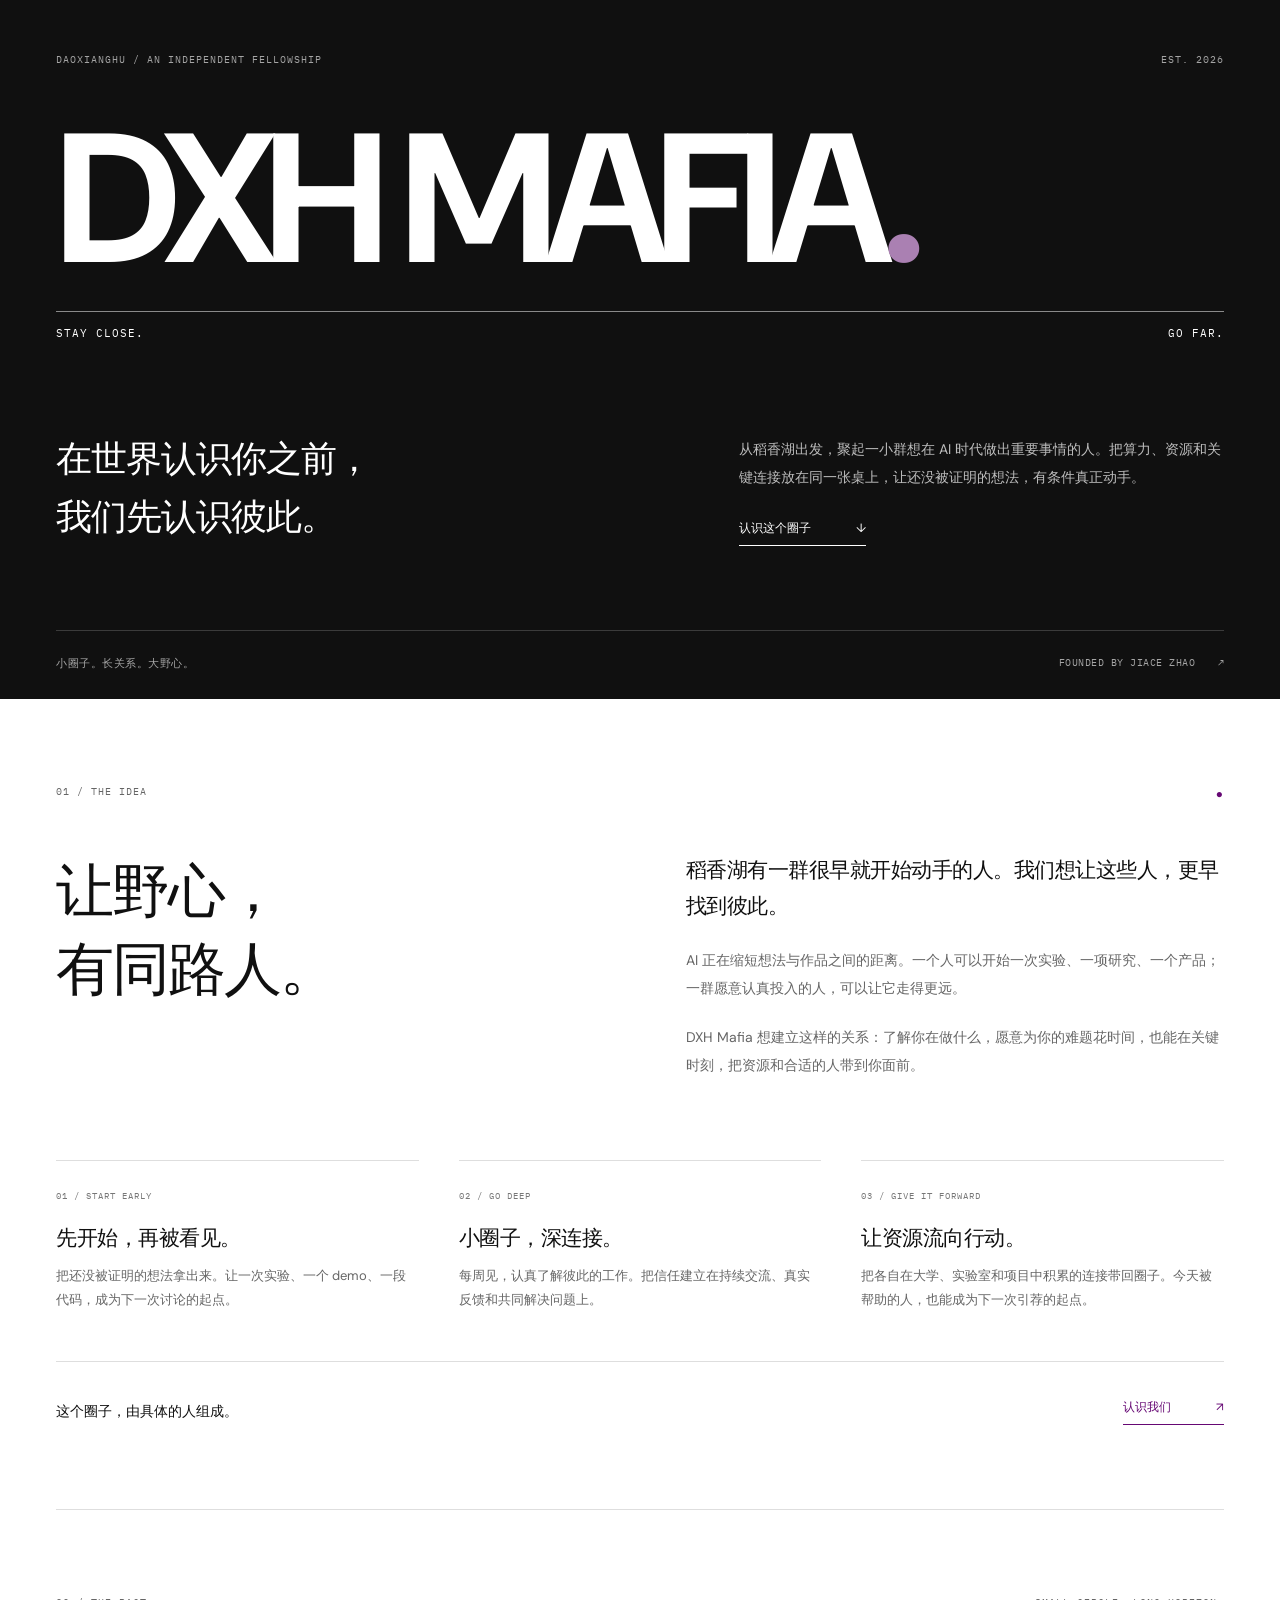
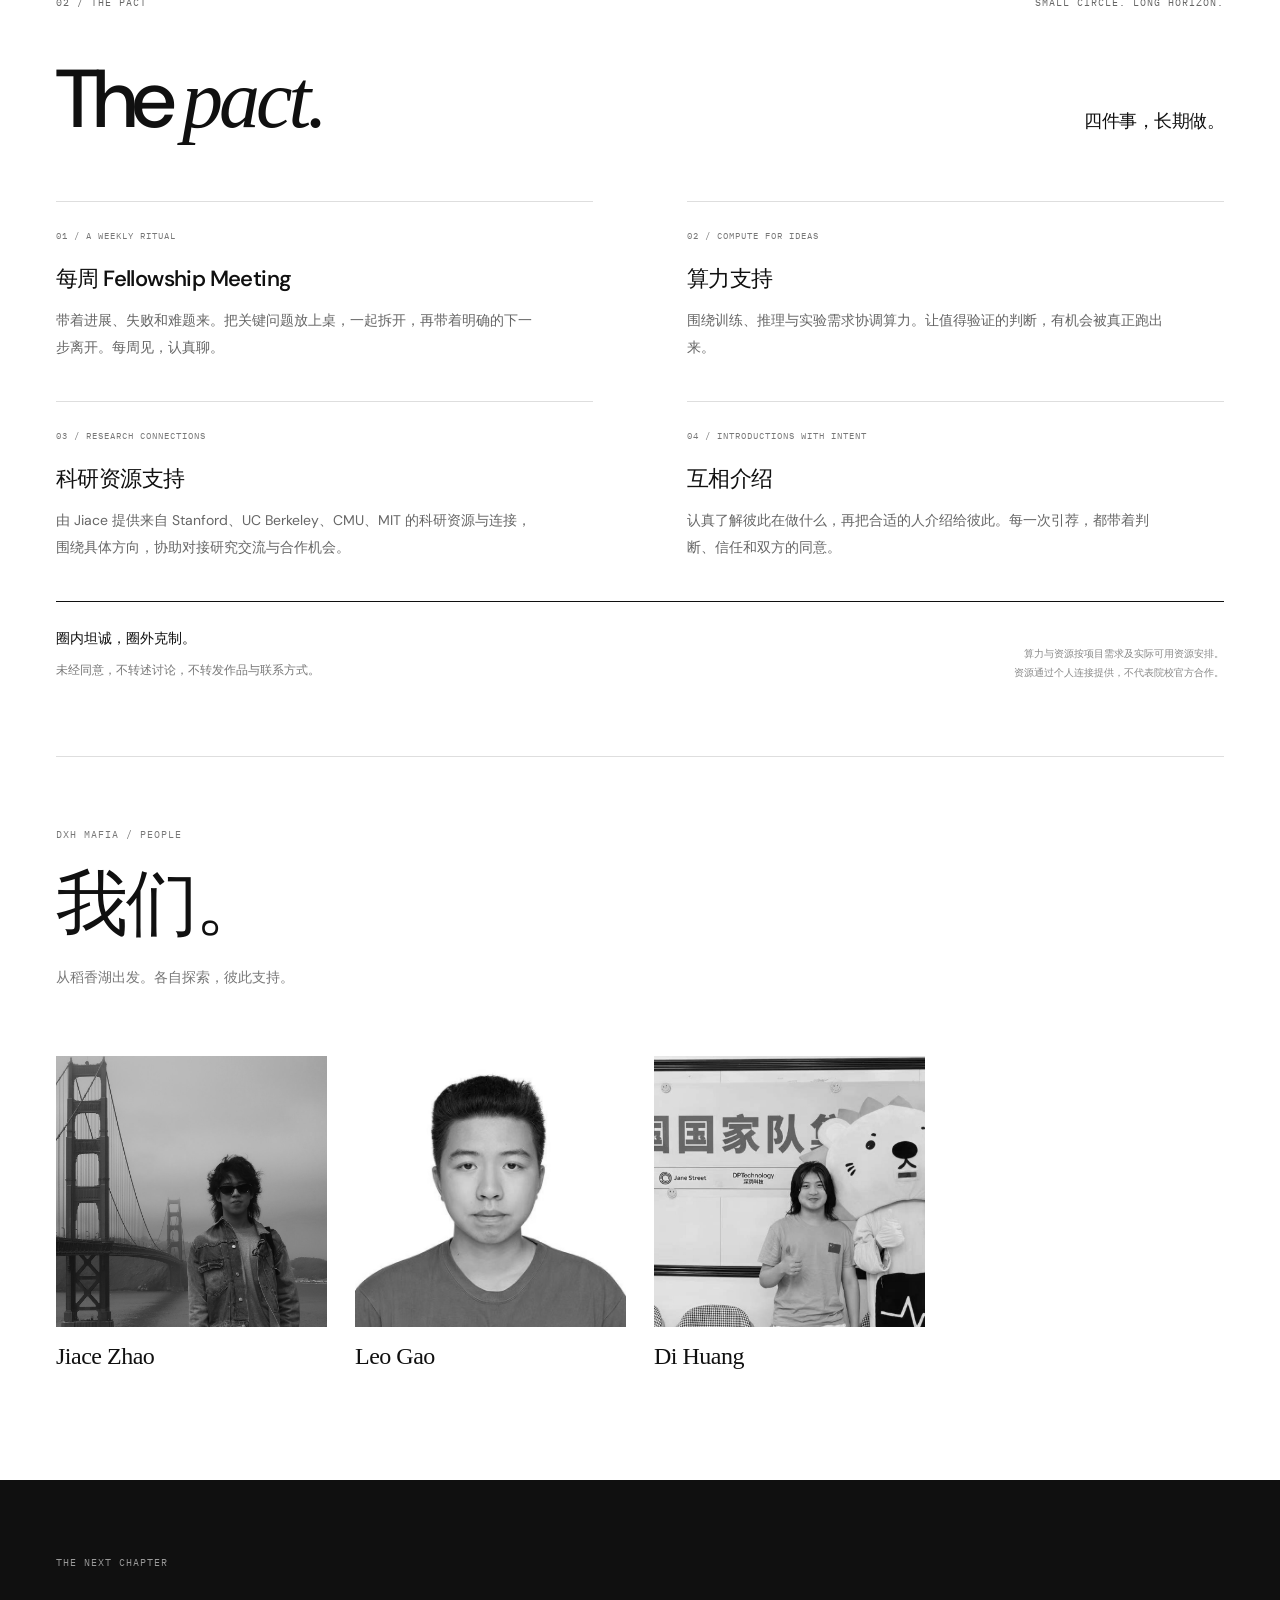
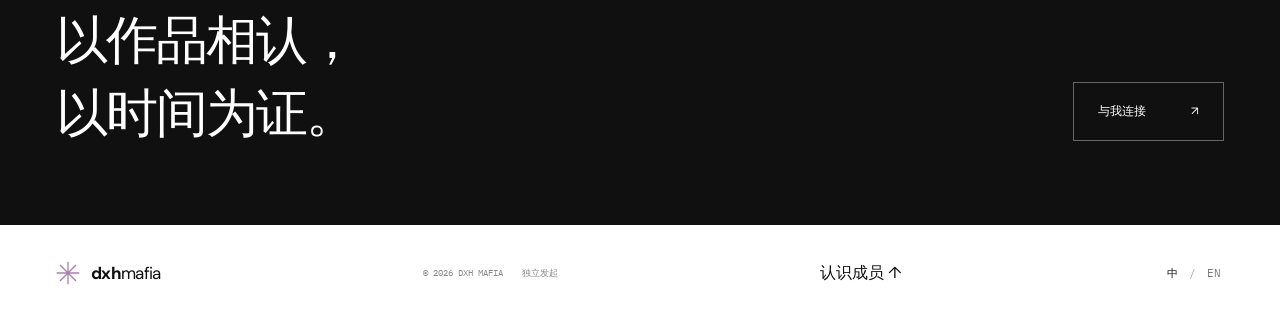
==== index.html @ 4efb0a13 "Write editorial two-paragraph member biographies" ====
<!doctype html>
<html lang="zh-CN">
<head>
  <meta charset="UTF-8">
  <meta name="viewport" content="width=device-width, initial-scale=1">
  <meta name="theme-color" content="#101010">
  <title>DXH Mafia — 稻香湖 Fellowship</title>
  <meta name="description" content="在世界认识你之前，我们先认识彼此。由 Jiace Zhao 发起的稻香湖 Fellowship：每周 meeting、算力支持、科研资源与彼此引荐。">
  <meta property="og:title" content="DXH Mafia — Stay close. Go far.">
  <meta property="og:description" content="一个从稻香湖出发的独立 Fellowship。小圈子，长关系，大野心。Founded by Jiace Zhao.">
  <meta property="og:type" content="website">
  <meta property="og:url" content="https://jiacezhao.github.io/dxh-mafia/">
  <meta property="og:image" content="https://jiacezhao.github.io/dxh-mafia/assets/jiace-zhao.jpg">
  <meta name="twitter:card" content="summary">
  <link rel="canonical" href="https://jiacezhao.github.io/dxh-mafia/">
  <link rel="icon" href="./favicon.svg" type="image/svg+xml">
  <link rel="preconnect" href="https://fonts.googleapis.com">
  <link rel="preconnect" href="https://fonts.gstatic.com" crossorigin>
  <link href="https://fonts.googleapis.com/css2?family=DM+Sans:wght@400;500;550;600;650;700;750&family=IBM+Plex+Mono:wght@400;500&display=swap" rel="stylesheet">
  <link rel="stylesheet" href="./style.css?v=profiles-6">
  <script src="./app.js?v=profiles-6" defer></script>
</head>
<body>
  <a class="skip-link" href="#main" data-zh="跳至正文" data-en="Skip to content">跳至正文</a>

<main id="main">
    <div class="dark-opening">
      <section id="vision" class="hero wrap" aria-labelledby="site-title">
        <div class="hero-label"><span class="eyebrow">DAOXIANGHU / AN INDEPENDENT FELLOWSHIP</span><span class="eyebrow">EST. 2026</span></div>
        <h1 id="site-title">DXH MAFIA<span class="period">.</span></h1>
        <div class="hero-rule"><span>STAY CLOSE.</span><span>GO FAR.</span></div>
        <div class="hero-story"><h2 data-zh="在世界认识你之前，\n我们先认识彼此。" data-en="Before the world knows you,\nwe know each other.">在世界认识你之前，<br>我们先认识彼此。</h2><div><p data-zh="从稻香湖出发，聚起一小群想在 AI 时代做出重要事情的人。把算力、资源和关键连接放在同一张桌上，让还没被证明的想法，有条件真正动手。" data-en="A close circle of people from Daoxianghu, building what comes next in AI. We bring compute, resources, and meaningful connections to the same table, so an unproven idea can become real work.">从稻香湖出发，聚起一小群想在 AI 时代做出重要事情的人。把算力、资源和关键连接放在同一张桌上，让还没被证明的想法，有条件真正动手。</p><a class="underlined-link" href="#pact"><span data-zh="认识这个圈子" data-en="Inside the circle">认识这个圈子</span><span aria-hidden="true">↓</span></a></div></div>
        <div class="hero-bottom"><span data-zh="小圈子。长关系。大野心。" data-en="A small circle. A long horizon. Serious ambition.">小圈子。长关系。大野心。</span><a href="#jiace">FOUNDED BY JIACE ZHAO <span aria-hidden="true">↗</span></a></div>
      </section>
  </div>


<section id="mission" class="mission wrap section" aria-labelledby="mission-title">
<div class="section-kicker"><span>01 / THE IDEA</span><span class="accent-dot" aria-hidden="true">●</span></div>
<div class="mission-grid"><h2 id="mission-title" data-zh="让野心，
有同路人。" data-en="Ambition deserves
company.">让野心，<br>有同路人。</h2><div class="mission-copy"><p class="mission-lead" data-zh="稻香湖有一群很早就开始动手的人。我们想让这些人，更早找到彼此。" data-en="Some people from Daoxianghu are already building. We want them to find each other sooner.">稻香湖有一群很早就开始动手的人。我们想让这些人，更早找到彼此。</p><p data-zh="AI 正在缩短想法与作品之间的距离。一个人可以开始一次实验、一项研究、一个产品；一群愿意认真投入的人，可以让它走得更远。" data-en="AI is shortening the distance between an idea and something real. One person can start an experiment, a research project, a product. A committed circle can help take it further.">AI 正在缩短想法与作品之间的距离。一个人可以开始一次实验、一项研究、一个产品；一群愿意认真投入的人，可以让它走得更远。</p><p data-zh="DXH Mafia 想建立这样的关系：了解你在做什么，愿意为你的难题花时间，也能在关键时刻，把资源和合适的人带到你面前。" data-en="DXH Mafia exists for that kind of relationship: people who know your work, spend time on your hard problems, and bring the right resources and people within reach.">DXH Mafia 想建立这样的关系：了解你在做什么，愿意为你的难题花时间，也能在关键时刻，把资源和合适的人带到你面前。</p></div></div>
<div class="mission-principles"><article><span class="number">01 / START EARLY</span><h3 data-zh="先开始，再被看见。" data-en="Start before you are known.">先开始，再被看见。</h3><p data-zh="把还没被证明的想法拿出来。让一次实验、一个 demo、一段代码，成为下一次讨论的起点。" data-en="Bring the idea before it is proven. Let an experiment, a demo, or a piece of code start the next conversation.">把还没被证明的想法拿出来。让一次实验、一个 demo、一段代码，成为下一次讨论的起点。</p></article><article><span class="number">02 / GO DEEP</span><h3 data-zh="小圈子，深连接。" data-en="A small circle. Real depth.">小圈子，深连接。</h3><p data-zh="每周见，认真了解彼此的工作。把信任建立在持续交流、真实反馈和共同解决问题上。" data-en="Meet every week and learn each other’s work. Build trust through honest feedback, ongoing conversations, and solving problems together.">每周见，认真了解彼此的工作。把信任建立在持续交流、真实反馈和共同解决问题上。</p></article><article><span class="number">03 / GIVE IT FORWARD</span><h3 data-zh="让资源流向行动。" data-en="Put resources behind action.">让资源流向行动。</h3><p data-zh="把各自在大学、实验室和项目中积累的连接带回圈子。今天被帮助的人，也能成为下一次引荐的起点。" data-en="Bring connections from universities, labs, and projects back to the circle. Someone helped today can open a door for someone else tomorrow.">把各自在大学、实验室和项目中积累的连接带回圈子。今天被帮助的人，也能成为下一次引荐的起点。</p></article></div>
<div class="people-invitation"><p data-zh="这个圈子，由具体的人组成。" data-en="A fellowship is the people in it.">这个圈子，由具体的人组成。</p><a class="underlined-link" href="#people"><span data-zh="认识我们" data-en="Meet our people">认识我们</span><span aria-hidden="true">↗</span></a></div></section>      <section id="pact" class="pact wrap section" aria-labelledby="pact-title">
        <div class="section-kicker"><span>02 / THE PACT</span><span>SMALL CIRCLE. LONG HORIZON.</span></div>
        <div class="section-heading"><h2 id="pact-title">The <em>pact.</em></h2><p data-zh="四件事，长期做。" data-en="Four things. For the long run.">四件事，长期做。</p></div>
        <div class="pact-grid">
          <article><div class="number">01 / A WEEKLY RITUAL</div><h3 data-zh="每周 Fellowship Meeting" data-en="A weekly fellowship meeting">每周 Fellowship Meeting</h3><p data-zh="带着进展、失败和难题来。把关键问题放上桌，一起拆开，再带着明确的下一步离开。每周见，认真聊。" data-en="Bring progress, failures, and hard questions. Work through what matters, and leave with a concrete next step. Same circle, every week.">带着进展、失败和难题来。把关键问题放上桌，一起拆开，再带着明确的下一步离开。每周见，认真聊。</p></article>
          <article><div class="number">02 / COMPUTE FOR IDEAS</div><h3 data-zh="算力支持" data-en="Compute for your next experiment">算力支持</h3><p data-zh="围绕训练、推理与实验需求协调算力。让值得验证的判断，有机会被真正跑出来。" data-en="Coordinate compute around training, inference, and experiments. Give a promising hypothesis the chance to be tested.">围绕训练、推理与实验需求协调算力。让值得验证的判断，有机会被真正跑出来。</p></article>
          <article><div class="number">03 / RESEARCH CONNECTIONS</div><h3 data-zh="科研资源支持" data-en="Research resources & connections">科研资源支持</h3><p data-zh="由 Jiace 提供来自 Stanford、UC Berkeley、CMU、MIT 的科研资源与连接，围绕具体方向，协助对接研究交流与合作机会。" data-en="Jiace brings research resources and connections across Stanford, UC Berkeley, CMU, and MIT, helping connect specific interests with research conversations and potential collaborations.">由 Jiace 提供来自 Stanford、UC Berkeley、CMU、MIT 的科研资源与连接，围绕具体方向，协助对接研究交流与合作机会。</p></article>
          <article><div class="number">04 / INTRODUCTIONS WITH INTENT</div><h3 data-zh="互相介绍" data-en="Introductions with intent">互相介绍</h3><p data-zh="认真了解彼此在做什么，再把合适的人介绍给彼此。每一次引荐，都带着判断、信任和双方的同意。" data-en="Know what someone is working on before making an introduction. Every connection should carry context, trust, and the consent of both people.">认真了解彼此在做什么，再把合适的人介绍给彼此。每一次引荐，都带着判断、信任和双方的同意。</p></article>
        </div>
        <div class="pact-footer"><div><strong data-zh="圈内坦诚，圈外克制。" data-en="Candid inside. Discreet outside.">圈内坦诚，圈外克制。</strong><p data-zh="未经同意，不转述讨论，不转发作品与联系方式。" data-en="Ask before sharing conversations, work, or contact details.">未经同意，不转述讨论，不转发作品与联系方式。</p></div><small data-zh="算力与资源按项目需求及实际可用资源安排。\n资源通过个人连接提供，不代表院校官方合作。" data-en="Compute and resources depend on project needs and availability.\nConnections are personal, not institutional partnerships.">算力与资源按项目需求及实际可用资源安排。<br>资源通过个人连接提供，不代表院校官方合作。</small></div>
      </section>

<section id="people" class="directory wrap" aria-labelledby="people-heading"><div class="directory-heading"><span class="eyebrow">DXH MAFIA / PEOPLE</span><h2 id="people-heading" data-zh="我们。" data-en="Our people.">我们。</h2><p data-zh="从稻香湖出发。各自探索，彼此支持。" data-en="From Daoxianghu. Independent paths, shared ambition.">从稻香湖出发。各自探索，彼此支持。</p></div><div class="directory-grid">
<article class="directory-person" id="jiace"><button class="profile-trigger" type="button" aria-haspopup="dialog" aria-controls="profile-jiace"><div class="directory-photo"><img src="./assets/jiace-zhao.jpg" width="1000" height="1280" alt="Jiace Zhao"></div><span class="profile-name">Jiace Zhao</span></button><dialog class="profile-dialog" id="profile-jiace" aria-labelledby="profile-title-jiace"><button class="profile-close" type="button" aria-label="Close / 关闭" autofocus>×</button><div class="profile-content"><h2 id="profile-title-jiace">Jiace Zhao</h2><div class="profile-role"><span data-zh="Founder &amp; Fellow" data-en="Founder &amp; Fellow">Founder &amp; Fellow</span></div><div class="directory-bio"><p data-zh="Jiace Zhao 是 DXH Mafia 的创始人兼 Fellow。他创办过一家已退出的教育科技公司，也是 Singularity Voices「奇点之声」播客的创始人和主持人。他在高中期间担任 MIT CSAIL 研究实习生，并在 Berkeley Sky 和 CMU 开展过研究。" data-en="Jiace Zhao is the Founder &amp; Fellow of DXH Mafia. He founded an EdTech company that he has since exited and is the founder and host of Singularity Voices, a podcast. He was a research intern at MIT CSAIL during high school and has conducted research at Berkeley Sky and CMU.">Jiace Zhao 是 DXH Mafia 的创始人兼 Fellow。他创办过一家已退出的教育科技公司，也是 Singularity Voices「奇点之声」播客的创始人和主持人。他在高中期间担任 MIT CSAIL 研究实习生，并在 Berkeley Sky 和 CMU 开展过研究。</p><p data-zh="Jiace 在 USACO 竞赛中达到白金组，目前在加州大学伯克利分校学习计算机科学与哲学。" data-en="Jiace reached the Platinum division of USACO and is studying Computer Science and Philosophy at UC Berkeley.">Jiace 在 USACO 竞赛中达到白金组，目前在加州大学伯克利分校学习计算机科学与哲学。</p></div><a class="directory-link" href="https://www.jc-zhao.com/" target="_blank" rel="noopener noreferrer"><span data-zh="个人主页" data-en="Personal website">个人主页</span> ↗</a></div></dialog></article>
<article class="directory-person" id="leo"><button class="profile-trigger" type="button" aria-haspopup="dialog" aria-controls="profile-leo"><div class="directory-photo"><img src="./assets/leo-gao.jpg" width="600" height="600" alt="Leo Gao"></div><span class="profile-name">Leo Gao</span></button><dialog class="profile-dialog" id="profile-leo" aria-labelledby="profile-title-leo"><button class="profile-close" type="button" aria-label="Close / 关闭" autofocus>×</button><div class="profile-content"><h2 id="profile-title-leo">Leo Gao</h2><div class="profile-role"><span data-zh="Fellow" data-en="Fellow">Fellow</span></div><div class="directory-bio"><p data-zh="Leo Gao 是 DXH Mafia 的 Fellow。他参加过 Summer Research Academies，并入围 CTB 全球总决赛和 Conrad Challenge 决赛。" data-en="Leo Gao is a Fellow at DXH Mafia. He participated in Summer Research Academies and was a global finalist in CTB and a finalist in the Conrad Challenge.">Leo Gao 是 DXH Mafia 的 Fellow。他参加过 Summer Research Academies，并入围 CTB 全球总决赛和 Conrad Challenge 决赛。</p><p data-zh="Leo 目前在加州大学伯克利分校学习计算机科学与数学。" data-en="Leo is studying Computer Science and Mathematics at UC Berkeley.">Leo 目前在加州大学伯克利分校学习计算机科学与数学。</p></div></div></dialog></article><article class="directory-person" id="di"><button class="profile-trigger" type="button" aria-haspopup="dialog" aria-controls="profile-di"><div class="directory-photo"><img src="./assets/di-huang.png" width="1238" height="866" alt="Di Huang" loading="lazy"></div><span class="profile-name">Di Huang</span></button><dialog class="profile-dialog" id="profile-di" aria-labelledby="profile-title-di"><button class="profile-close" type="button" aria-label="Close / 关闭" autofocus>×</button><div class="profile-content"><h2 id="profile-title-di">Di Huang</h2><div class="profile-role"><span data-zh="Fellow" data-en="Fellow">Fellow</span></div><div class="directory-bio"><p data-zh="Di Huang 是 DXH Mafia 的 Fellow，也是 IOAI 中国国家队成员。他独立开发并维护开源机器人框架 xinbot，并提出和主导了 CLMCP 研究项目，将 CLIP 的视觉语义蒸馏到 Minecraft 体素编码器中，让智能体通过自然语言理解方块世界并在其中导航。" data-en="Di Huang is a Fellow at DXH Mafia and a member of China’s IOAI national team. He independently develops and maintains xinbot, an open-source robotics framework. He conceived and leads CLMCP, a research project that distills CLIP’s visual semantics into a Minecraft voxel encoder, enabling agents to understand and navigate the block world through natural language.">Di Huang 是 DXH Mafia 的 Fellow，也是 IOAI 中国国家队成员。他独立开发并维护开源机器人框架 xinbot，并提出和主导了 CLMCP 研究项目，将 CLIP 的视觉语义蒸馏到 Minecraft 体素编码器中，让智能体通过自然语言理解方块世界并在其中导航。</p><p data-zh="Di 还设计并主导开发了浏览器游戏 Differentiable，让玩家从 a+b 开始，逐步构建一个可以训练的 GPT。" data-en="Di also designed and leads Differentiable, a browser game in which players build their way from a+b to a trainable GPT.">Di 还设计并主导开发了浏览器游戏 Differentiable，让玩家从 a+b 开始，逐步构建一个可以训练的 GPT。</p></div></div></dialog></article></div></section>
      <section class="closing"><div class="wrap"><span class="eyebrow">THE NEXT CHAPTER</span><div class="closing-row"><h2 data-zh="以作品相认，\n以时间为证。" data-en="Known by our work.\nProven over time.">以作品相认，<br>以时间为证。</h2><a href="https://www.jc-zhao.com/" class="contact-button"><span data-zh="与我连接" data-en="Connect with me">与我连接</span><span aria-hidden="true">↗</span></a></div></div></section>
    </main>
    <footer class="wrap site-footer"><a class="brand" href="#"><svg viewBox="0 0 36 36" aria-hidden="true"><path d="M18 1v34M1 18h34M6 6l24 24M6 30 30 6"/></svg><span><b>dxh</b>mafia</span></a><p>© 2026 DXH MAFIA <span data-zh="独立发起" data-en="Independently initiated">独立发起</span></p><a href="#people"><span data-zh="认识成员" data-en="Meet the people">认识成员</span> ↑</a><div class="languages" aria-label="Language"><button data-locale="zh" aria-pressed="true">中</button><span>/</span><button data-locale="en" aria-pressed="false">EN</button></div></footer>
</body>
</html>
---- style.css ----
:root{--ink:#101010;--paper:#fff;--muted:#666;--line:#d9d9d9;--mono:"IBM Plex Mono",monospace;font-family:"DM Sans","PingFang SC","Microsoft YaHei",sans-serif;color:var(--ink);background:var(--paper);font-synthesis:none}*{box-sizing:border-box}html{scroll-behavior:smooth;scroll-padding-top:32px}body{margin:0}a{color:inherit;text-decoration:none}button{font:inherit}a,button,summary{-webkit-tap-highlight-color:transparent}a:focus-visible,button:focus-visible,summary:focus-visible{outline:2px solid currentColor;outline-offset:6px}::selection{background:#aaa;color:#000}.wrap{width:min(100% - 112px,1320px);margin-inline:auto}.header-shell,.dark-opening,.closing{background:var(--ink);color:#fff}.site-header{display:flex;align-items:center;justify-content:space-between;gap:30px;min-height:104px;border-bottom:1px solid #3b3b3b}.brand{display:flex;align-items:center;gap:11px;font-size:21px;letter-spacing:-.7px}.brand b{font-weight:750}.brand svg{width:30px;height:30px;fill:none;stroke:currentColor;stroke-width:2}.site-header nav{display:flex;gap:34px;font-size:13px}.site-header nav a{color:#bdbdbd;transition:color .2s}.site-header nav a:hover{color:#fff}.languages{display:flex;gap:8px;align-items:center;font:11px var(--mono)}.languages span{color:#626262}.languages button{border:0;background:none;color:#777;cursor:pointer;padding:8px 3px}.languages button[aria-pressed=true]{color:#fff}.skip-link{position:absolute;left:20px;top:-100px;z-index:5;background:#fff;color:#000;padding:12px}.skip-link:focus{top:10px}.hero{padding-top:52px;padding-bottom:28px}.eyebrow,.section-kicker,.number,figcaption{font-family:var(--mono);font-size:10px;font-weight:400;letter-spacing:1px;line-height:1.6}.hero-label{display:flex;justify-content:space-between;gap:20px;color:#a5a5a5}.hero h1{font-size:clamp(65px,14.35vw,205px);line-height:1.03;font-weight:750;letter-spacing:-.065em;margin:37px 0 17px;white-space:nowrap}.period{color:#7d7d7d}.hero-rule{display:flex;justify-content:space-between;border-top:1px solid #8a8a8a;padding-top:14px;font:11px var(--mono);letter-spacing:1px}.hero-story{display:grid;grid-template-columns:1.12fr 1fr;gap:12%;margin:90px 0 84px}.hero-story h2{font-size:clamp(26px,2.8vw,40px);line-height:1.6;font-weight:500;letter-spacing:-1px;white-space:pre-line;margin:0}.hero-story p{font-size:14px;color:#bdbdbd;line-height:2;margin:5px 0 25px}.underlined-link{display:inline-flex;gap:45px;justify-content:space-between;border-bottom:1px solid;padding:0 0 8px;font-size:12px}.underlined-link:hover{opacity:.65}.hero-bottom{border-top:1px solid #3b3b3b;padding-top:25px;display:flex;justify-content:space-between;gap:20px;color:#a5a5a5;font-size:11px;letter-spacing:.5px}.hero-bottom a{font:10px var(--mono)}.hero-bottom a span{margin-left:16px}.section{padding-top:85px;padding-bottom:74px}.section-kicker{display:flex;justify-content:space-between;gap:20px;color:#656565}.section-kicker a{letter-spacing:0}.section-kicker a:hover{text-decoration:underline}.section-heading{display:flex;align-items:baseline;justify-content:space-between;gap:30px;margin:43px 0 50px}.section-heading h2{font-size:82px;line-height:1.1;font-weight:500;letter-spacing:-5px;margin:0}.section-heading h2 em{font-family:Georgia,serif;font-weight:400;letter-spacing:-4px}.section-heading p{font-size:18px;letter-spacing:-.5px}.pact-grid{display:grid;grid-template-columns:1fr 1fr;column-gap:8%}.pact-grid article{border-top:1px solid var(--line);padding:27px 0 40px}.number{color:#777;font-size:9px}.pact-grid h3{font-size:22px;font-weight:550;letter-spacing:-.6px;margin:20px 0 13px}.pact-grid p{font-size:14px;line-height:1.95;color:#666;max-width:480px;margin:0}.pact-footer{border-top:1px solid var(--ink);padding-top:25px;display:flex;justify-content:space-between;gap:45px}.pact-footer strong{font-size:14px;font-weight:500}.pact-footer p{font-size:12px;color:#777;margin-bottom:0;line-height:1.8}.pact-footer small{font-size:10px;line-height:1.9;color:#888;text-align:right;white-space:pre-line;align-self:end}.founder{border-top:1px solid var(--line);padding-top:38px;padding-bottom:100px}.founder-grid{display:grid;grid-template-columns:1fr 1.16fr;gap:10%;margin-top:50px;align-items:start}.founder figure{margin:0}.founder img{width:100%;height:auto;display:block;filter:grayscale(1)}figcaption{display:flex;justify-content:space-between;color:#888;margin-top:14px;font-size:9px;letter-spacing:.7px}.founder-copy>.eyebrow{color:#777}.founder h2{font-size:62px;line-height:1.05;letter-spacing:-3px;font-weight:500;margin:18px 0}.affiliation{display:flex;gap:17px;align-items:center;font-size:16px;margin:0 0 28px}.affiliation span{font-size:11px;color:#777}.bio,.more-bio p{font-size:13px;color:#666;line-height:1.95;margin:0 0 20px}.more-bio{border-block:1px solid var(--line)}.more-bio summary{list-style:none;display:flex;justify-content:space-between;cursor:pointer;padding:14px 0;font-size:11px}.more-bio summary::-webkit-details-marker{display:none}.plus{font-size:17px;line-height:1;transition:transform .2s}.more-bio[open] .plus{transform:rotate(45deg)}.more-bio p{margin-bottom:18px}.founder-note{margin:28px 0}.founder-note p{font-size:24px;line-height:1.65;letter-spacing:-.7px;white-space:pre-line;margin:0 0 12px}.founder-note>span{font-size:11px;color:#777;line-height:1.8;display:block}.profile-links{display:flex;gap:32px}.profile-links .underlined-link{gap:20px;font-size:11px}.closing{padding:70px 0 74px}.closing>.wrap>.eyebrow{color:#999}.closing-row{display:flex;align-items:end;justify-content:space-between;gap:50px;margin-top:33px}.closing h2{font-size:clamp(32px,4.1vw,60px);font-weight:500;line-height:1.4;letter-spacing:-2px;white-space:pre-line;margin:0}.contact-button{display:flex;justify-content:space-between;gap:45px;border:1px solid #666;padding:20px 24px;font-size:12px;margin-bottom:10px;transition:background .2s,color .2s}.contact-button:hover{background:#fff;color:#101010}.site-footer{display:flex;justify-content:space-between;align-items:center;gap:30px;padding-top:33px;padding-bottom:33px}.site-footer .brand{font-size:17px}.site-footer .brand svg{width:24px;height:24px}.site-footer p{font:9px var(--mono);color:#888}.site-footer p span{margin-left:14px}.site-footer>a:last-child{font-size:10px;color:#666}
@media(min-width:1500px){.hero h1{font-size:215px}}
@media(max-width:1000px){.wrap{width:calc(100% - 64px)}.hero-story{gap:7%;margin:65px 0}.hero-story h2{font-size:28px}.founder-grid{gap:7%}.founder h2{font-size:46px}.founder-note p{font-size:21px}.affiliation{flex-wrap:wrap;gap:7px}.section-heading h2{font-size:72px}.closing-row{gap:30px}.contact-button{gap:24px}.pact-footer small{max-width:45%}}
@media(max-width:640px){.wrap{width:calc(100% - 40px)}.site-header{min-height:82px;gap:12px}.brand{font-size:17px;gap:7px}.brand svg{width:24px;height:24px}.site-header nav{gap:15px;font-size:11px}.languages{gap:4px;font-size:9px}.hero{padding-top:30px;padding-bottom:24px}.eyebrow{font-size:8px;letter-spacing:.7px}.hero-label{gap:10px}.hero-label>.eyebrow:first-child{max-width:210px}.hero h1{font-size:14.1vw;margin:28px 0 17px;letter-spacing:-.065em}.hero-rule{font-size:9px;padding-top:12px}.hero-story{grid-template-columns:1fr;gap:22px;margin:47px 0 46px}.hero-story h2{font-size:27px;line-height:1.65;letter-spacing:-.8px}.hero-story p{font-size:12px;line-height:2;max-width:470px;margin-top:0}.underlined-link{font-size:11px}.hero-bottom{flex-direction:column;gap:14px;padding-top:21px;font-size:10px}.hero-bottom a{font-size:8px}.section{padding-top:50px;padding-bottom:44px}.section-kicker{font-size:8px;letter-spacing:.5px;gap:12px}.section-kicker a{font-size:9px}.section-heading{margin:34px 0 32px;gap:14px}.section-heading h2{font-size:58px;letter-spacing:-3px}.section-heading h2 em{letter-spacing:-3px}.section-heading p{font-size:12px}.pact-grid{grid-template-columns:1fr}.pact-grid article{padding:22px 0 28px}.pact-grid h3{font-size:20px;margin:16px 0 12px}.pact-grid p{font-size:12px}.number{font-size:8px}.pact-footer{flex-direction:column;gap:20px;padding-top:23px}.pact-footer small{max-width:100%;text-align:left;align-self:start;font-size:9px}.pact-footer strong{font-size:13px}.pact-footer p{font-size:11px}.founder{padding-top:27px;padding-bottom:50px}.founder>.section-kicker>span:last-child{font-size:7px;letter-spacing:0}.founder-grid{grid-template-columns:1fr;gap:33px;margin-top:30px}.founder img{max-height:560px;object-fit:cover;object-position:center}.founder h2{font-size:51px;letter-spacing:-2.5px}.founder-copy>.eyebrow{font-size:9px}.affiliation{margin-bottom:23px;gap:14px}.bio,.more-bio p{font-size:12px}.founder-note{margin-top:27px}.founder-note p{font-size:25px}.profile-links{gap:35px}.closing{padding:45px 0}.closing-row{display:block;margin-top:26px}.closing h2{font-size:35px;letter-spacing:-1px;line-height:1.5}.contact-button{max-width:350px;margin:30px 0 0;font-size:11px;padding:17px 20px}.site-footer{flex-wrap:wrap;gap:20px;padding-block:27px}.site-footer p{order:3;width:100%;margin:0;font-size:8px}.site-footer>a:last-child{font-size:9px}}
@media(max-width:360px){.site-header nav{gap:10px;font-size:10px}.brand{font-size:15px}.brand svg{width:20px}.hero-story h2{font-size:24px}.section-heading h2{font-size:49px}.section-heading p{font-size:11px}}
@media(prefers-reduced-motion:reduce){html{scroll-behavior:auto}*,*::before,*::after{transition:none!important}}

@media(max-width:640px){.section-heading{flex-wrap:wrap}.section-heading h2{white-space:nowrap}}

/* The fellowship, introduced through its people. */
.people{padding-bottom:85px}.people-heading{margin:42px 0 40px;max-width:850px}.people-heading h2{font-size:clamp(30px,3.7vw,52px);font-weight:500;line-height:1.3;letter-spacing:-1.8px;margin:0 0 18px}.people-heading>p{font-size:14px;line-height:1.8;color:#777;margin:0}.people-grid{display:grid;grid-template-columns:repeat(2,minmax(0,1fr));gap:38px;max-width:850px}.person-photo{aspect-ratio:1;background:#eee;border-radius:8px;overflow:hidden}.person-photo img{display:block;width:100%;height:100%;object-fit:cover;object-position:center 65%;filter:grayscale(1);transition:transform .35s}.person-card a:hover img{transform:scale(1.025)}.person-name{display:flex;align-items:center;justify-content:space-between;gap:15px;margin:21px 0 10px}.person-name h3{font-size:25px;font-weight:550;letter-spacing:-.7px;margin:0}.person-name>span{font-size:21px}.person-school{font-size:13px;margin:0 0 6px}.person-field{font-size:12px;color:#777;margin:0}.person-role{display:inline-block;margin-top:18px;font:9px var(--mono);letter-spacing:.6px;color:#777}.pact{border-top:1px solid var(--line)}
@media(max-width:640px){.people{padding-bottom:45px}.people-heading{margin:30px 0}.people-heading h2{font-size:31px;letter-spacing:-1px;max-width:330px}.people-heading>p{font-size:12px}.people-grid{gap:18px}.person-photo{border-radius:5px}.person-name{margin:15px 0 9px;gap:6px}.person-name h3{font-size:20px;letter-spacing:-.5px}.person-name>span{font-size:17px}.person-school{font-size:11px}.person-field{font-size:10px;line-height:1.6}.person-role{font-size:8px;margin-top:13px}}


/* Monochrome first; purple only marks small details. */
:root{--purple:#660874;--line:#dedede}::selection{background:#e5d8e9;color:#101010}.period{color:#aa80b2}.accent-dot{color:var(--purple);font-size:12px}.brand svg{stroke:#aa80b2}.directory-link{color:var(--purple)}
.mission-grid{display:grid;grid-template-columns:1fr 1.1fr;gap:12%;margin:50px 0 60px}.mission-grid h2{font-size:clamp(35px,4.5vw,64px);font-weight:500;letter-spacing:-2px;line-height:1.35;white-space:pre-line;margin:0}.mission-copy p{font-size:14px;line-height:2;color:#666;margin:0 0 21px}.mission-copy .mission-lead{font-size:21px;line-height:1.7;color:#101010;letter-spacing:-.5px}.mission-principles{display:grid;grid-template-columns:repeat(3,1fr);gap:40px}.mission-principles article{border-top:1px solid var(--line);padding-top:22px}.mission-principles h3{font-size:21px;font-weight:500;letter-spacing:-.5px;margin:20px 0 12px}.mission-principles p{font-size:13px;line-height:1.9;color:#666;margin:0}.people-invitation{display:flex;justify-content:space-between;align-items:center;gap:20px;margin-top:48px;padding-top:26px;border-top:1px solid var(--line)}.people-invitation p{font-size:14px}.people-invitation .underlined-link{color:var(--purple)}
.people-page .header-shell{background:white;color:#101010}.people-page .site-header{border-color:var(--line)}.people-page .site-header nav a{color:#666}.people-page .site-header nav a[aria-current=page]{color:#101010;text-decoration:underline;text-underline-offset:7px;text-decoration-color:var(--purple)}.people-page .languages button[aria-pressed=true]{color:#101010}.people-page .brand svg{stroke:var(--purple)}.directory{padding-top:65px;padding-bottom:110px;min-height:75vh}.directory-heading{margin-bottom:65px}.directory-heading>.eyebrow{color:#777}.directory-heading h1{font-family:Georgia,"Songti SC",serif;font-size:72px;line-height:1.15;font-weight:400;letter-spacing:-2.5px;margin:20px 0}.directory-heading>p{color:#777;font-size:14px;line-height:1.8}.directory-grid{display:grid;grid-template-columns:repeat(2,minmax(0,1fr));gap:64px;max-width:900px}.directory-photo{aspect-ratio:1;background:#f4f4f4;overflow:hidden}.directory-photo img{display:block;width:100%;height:100%;object-fit:cover;object-position:50% 65%;filter:grayscale(1)}.directory-name{display:flex;justify-content:space-between;align-items:center;gap:16px;margin:23px 0 11px}.directory-name h2{font-family:Georgia,serif;font-weight:400;font-size:30px;letter-spacing:-.7px;margin:0}.directory-name>span{font:9px var(--mono);color:#777}.directory-affiliation{font-size:12px;margin:0 0 22px;color:#666}.directory-bio{border-top:1px solid var(--line);padding-top:16px}.directory-bio p{font-size:13px;line-height:1.9;color:#555;margin:0 0 8px}.directory-link{display:inline-block;font-size:11px;margin-top:18px;border-bottom:1px solid;padding-bottom:5px}.people-page .site-footer{border-top:1px solid var(--line)}
@media(max-width:640px){.mission-grid{grid-template-columns:1fr;gap:30px;margin:35px 0 36px}.mission-grid h2{font-size:38px;letter-spacing:-1px}.mission-copy .mission-lead{font-size:19px}.mission-copy p{font-size:12px}.mission-principles{grid-template-columns:1fr;gap:26px}.mission-principles h3{font-size:20px;margin-top:14px}.mission-principles p{font-size:12px}.people-invitation{align-items:start;flex-direction:column;gap:10px;margin-top:30px}.directory{padding-top:40px;padding-bottom:65px}.directory-heading{margin-bottom:38px}.directory-heading h1{font-size:56px}.directory-heading>p{font-size:12px}.directory-grid{gap:45px;grid-template-columns:1fr}.directory-photo{max-width:420px}.directory-name h2{font-size:28px}.directory-bio p{font-size:12px}}

/* Single-page layout, with no top navigation. */
.directory{border-top:1px solid var(--line)}.directory-heading h2{font-family:Georgia,"Songti SC",serif;font-size:72px;line-height:1.15;font-weight:400;letter-spacing:-2.5px;margin:20px 0}.site-footer .languages button{color:#777}.site-footer .languages button[aria-pressed=true]{color:#101010}.site-footer .languages span{color:#aaa}
@media(max-width:640px){.directory-heading h2{font-size:56px}.site-footer{column-gap:16px}.site-footer .languages{margin-left:auto}.hero{padding-top:32px}}

/* Compact member tiles leave room for a growing fellowship. */
.directory-grid{grid-template-columns:repeat(4,minmax(0,1fr));gap:40px 28px;max-width:none}.directory-person{min-width:0}.directory-name{gap:8px;margin:16px 0 9px;flex-wrap:wrap}.directory-name h2{font-size:24px;letter-spacing:-.5px}.directory-affiliation{font-size:11px;line-height:1.65;margin-bottom:16px}.directory-bio{padding-top:12px}.directory-bio p{font-size:12px;line-height:1.85;overflow-wrap:anywhere}.directory-link{margin-top:12px}.directory-photo{max-width:none}
@media(min-width:641px) and (max-width:1000px){.directory-grid{grid-template-columns:repeat(3,minmax(0,1fr));gap:32px 24px}}
@media(max-width:640px){.directory-grid{grid-template-columns:repeat(2,minmax(0,1fr));gap:30px 18px}.directory-name{align-items:baseline;gap:6px}.directory-name h2{font-size:21px}.directory-name>span{font-size:8px}.directory-affiliation{font-size:10px}.directory-bio p{font-size:11px;line-height:1.8}.directory-link{font-size:10px}}

#di .directory-photo img{object-position:72% 50%}

/* Names on the grid; biographies open in a quiet editorial overlay. */
.profile-trigger{display:block;width:100%;border:0;padding:0;background:none;color:inherit;text-align:left;cursor:pointer}.profile-name{display:block;margin-top:16px;font-family:Georgia,serif;font-size:24px;letter-spacing:-.5px}.profile-trigger img{transition:transform .3s}.profile-trigger:hover img{transform:scale(1.035)}.profile-trigger:hover .profile-name{color:var(--purple)}.profile-open{overflow:hidden}.profile-dialog{border:0;padding:0;background:#fff;color:var(--ink);width:min(720px,calc(100% - 40px));max-height:calc(100dvh - 64px);overflow:auto;overscroll-behavior:contain}.profile-dialog::backdrop{background:rgba(0,0,0,.65)}.profile-close{display:block;position:sticky;top:12px;margin:12px 16px 0 auto;border:0;background:#fff;color:#333;width:40px;height:40px;font-size:32px;line-height:1;cursor:pointer;z-index:1}.profile-content{padding:10px 64px 64px}.profile-content h2{font-family:Georgia,serif;font-size:48px;letter-spacing:-1.5px;font-weight:400;margin:0 0 12px}.profile-role{font-size:13px;color:#777;margin-bottom:32px}.profile-content .directory-affiliation{font-size:15px;margin-bottom:24px}.profile-content .directory-bio{border:0;padding:0}.profile-content .directory-bio p{font-size:15px;line-height:1.9;margin-bottom:14px}.profile-content .directory-link{font-size:13px;margin-top:20px}@media(max-width:640px){.profile-name{font-size:21px}.profile-content{padding:6px 26px 36px}.profile-content h2{font-size:38px}.profile-content .directory-bio p{font-size:14px}.profile-dialog{max-height:calc(100dvh - 32px)}}
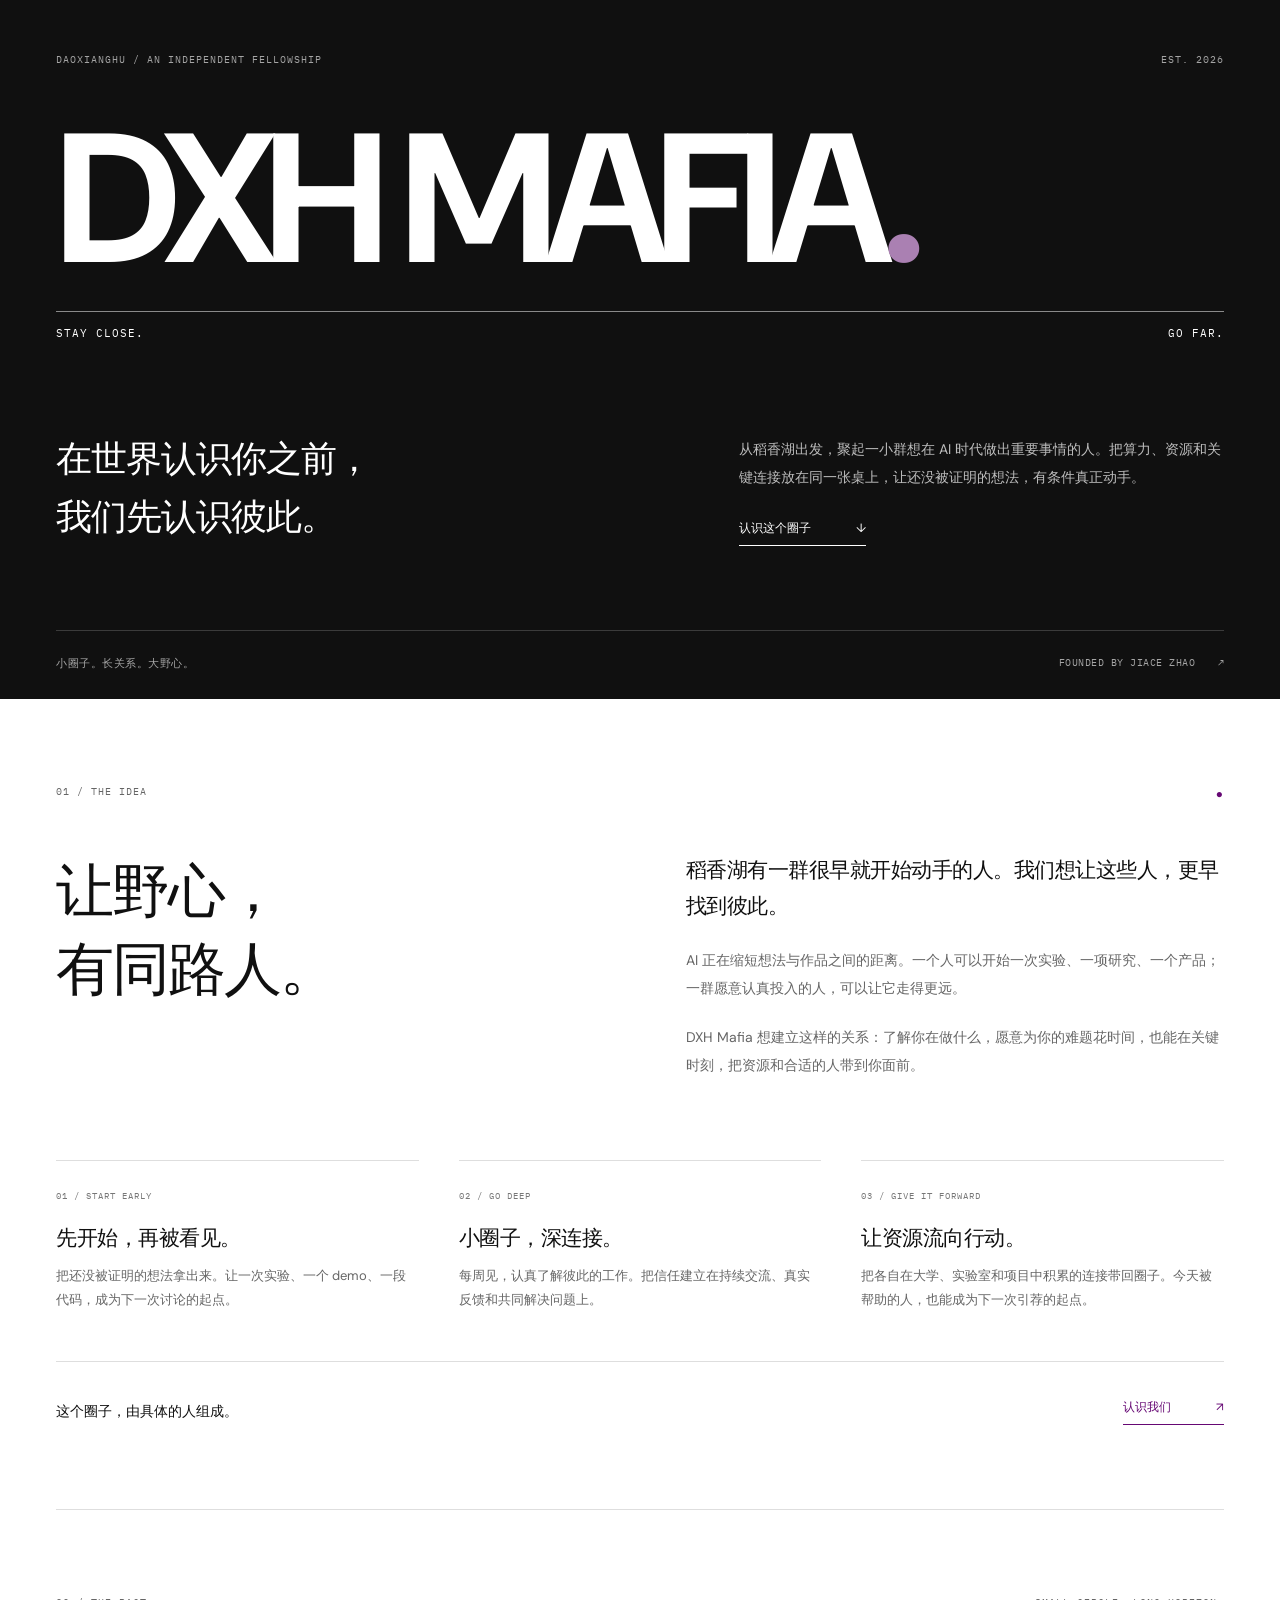
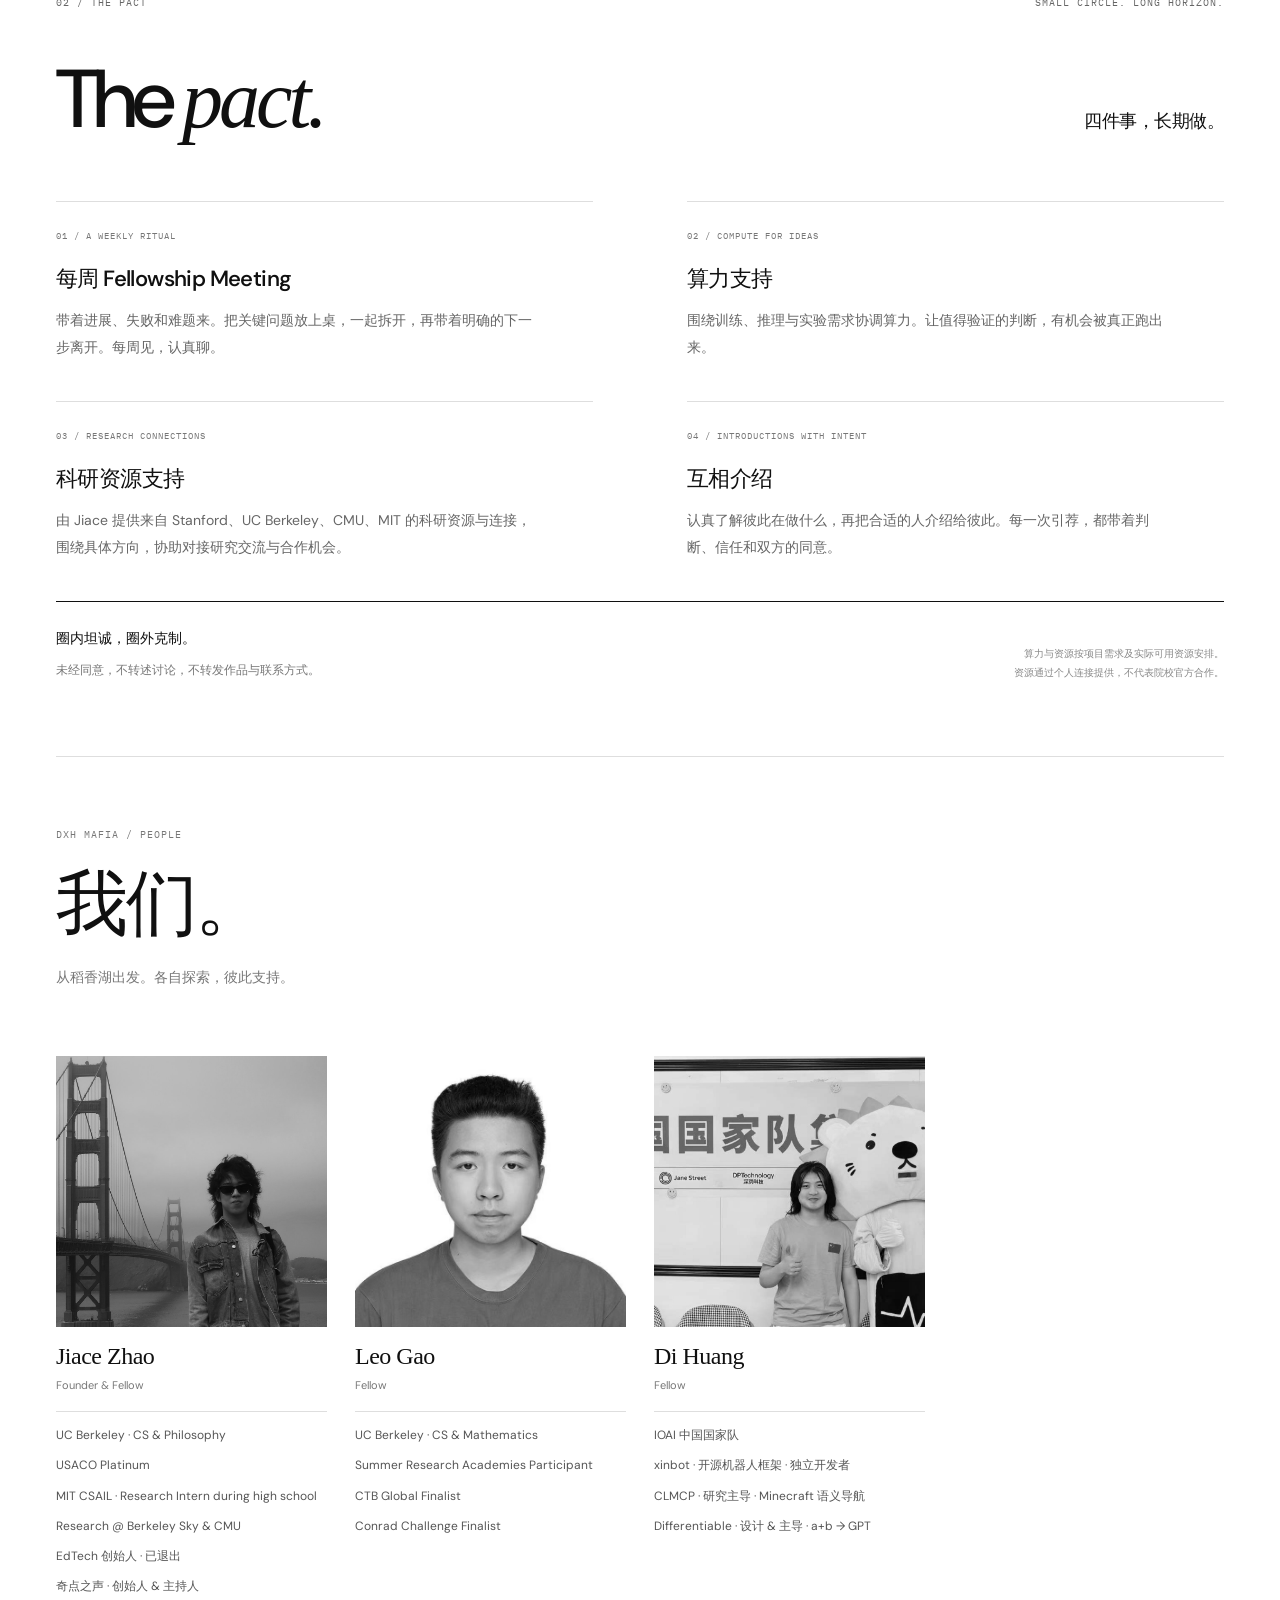
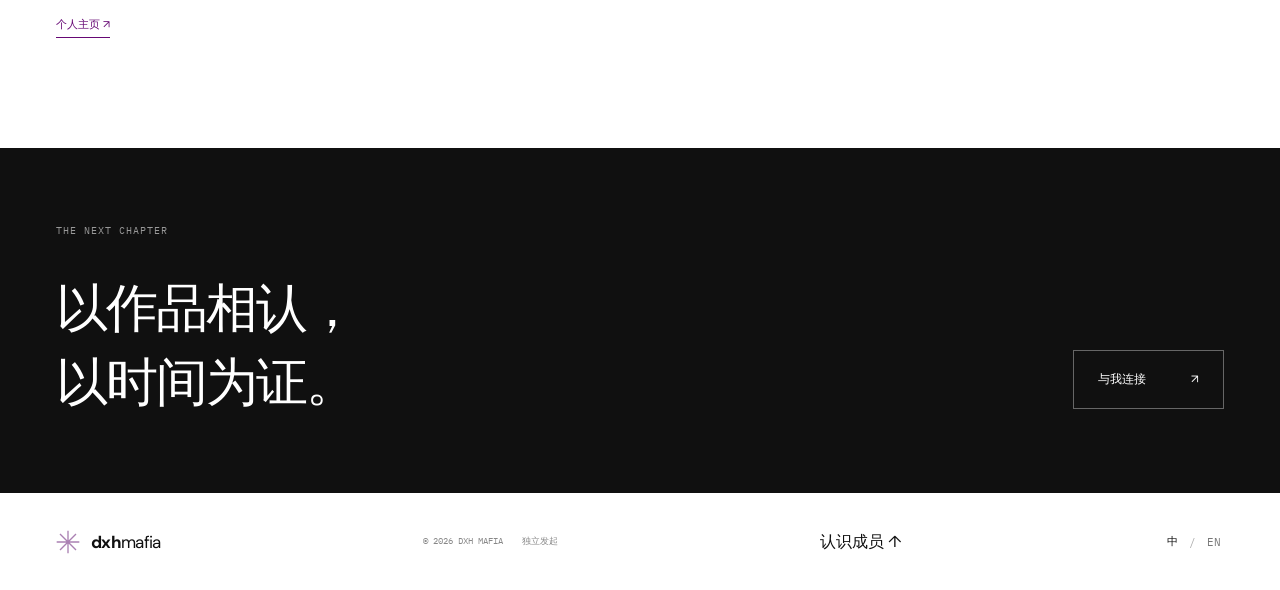
==== commit 412f4d88: "Show fellow roles and keyword bios beneath portraits" ====
--- a/index.html
+++ b/index.html
@@ -17,8 +17,8 @@
   <link rel="preconnect" href="https://fonts.googleapis.com">
   <link rel="preconnect" href="https://fonts.gstatic.com" crossorigin>
   <link href="https://fonts.googleapis.com/css2?family=DM+Sans:wght@400;500;550;600;650;700;750&family=IBM+Plex+Mono:wght@400;500&display=swap" rel="stylesheet">
-  <link rel="stylesheet" href="./style.css?v=profiles-6">
-  <script src="./app.js?v=profiles-6" defer></script>
+  <link rel="stylesheet" href="./style.css?v=inline-7">
+  <script src="./app.js?v=inline-7" defer></script>
 </head>
 <body>
   <a class="skip-link" href="#main" data-zh="跳至正文" data-en="Skip to content">跳至正文</a>
@@ -54,8 +54,8 @@
       </section>
 
 <section id="people" class="directory wrap" aria-labelledby="people-heading"><div class="directory-heading"><span class="eyebrow">DXH MAFIA / PEOPLE</span><h2 id="people-heading" data-zh="我们。" data-en="Our people.">我们。</h2><p data-zh="从稻香湖出发。各自探索，彼此支持。" data-en="From Daoxianghu. Independent paths, shared ambition.">从稻香湖出发。各自探索，彼此支持。</p></div><div class="directory-grid">
-<article class="directory-person" id="jiace"><button class="profile-trigger" type="button" aria-haspopup="dialog" aria-controls="profile-jiace"><div class="directory-photo"><img src="./assets/jiace-zhao.jpg" width="1000" height="1280" alt="Jiace Zhao"></div><span class="profile-name">Jiace Zhao</span></button><dialog class="profile-dialog" id="profile-jiace" aria-labelledby="profile-title-jiace"><button class="profile-close" type="button" aria-label="Close / 关闭" autofocus>×</button><div class="profile-content"><h2 id="profile-title-jiace">Jiace Zhao</h2><div class="profile-role"><span data-zh="Founder &amp; Fellow" data-en="Founder &amp; Fellow">Founder &amp; Fellow</span></div><div class="directory-bio"><p data-zh="Jiace Zhao 是 DXH Mafia 的创始人兼 Fellow。他创办过一家已退出的教育科技公司，也是 Singularity Voices「奇点之声」播客的创始人和主持人。他在高中期间担任 MIT CSAIL 研究实习生，并在 Berkeley Sky 和 CMU 开展过研究。" data-en="Jiace Zhao is the Founder &amp; Fellow of DXH Mafia. He founded an EdTech company that he has since exited and is the founder and host of Singularity Voices, a podcast. He was a research intern at MIT CSAIL during high school and has conducted research at Berkeley Sky and CMU.">Jiace Zhao 是 DXH Mafia 的创始人兼 Fellow。他创办过一家已退出的教育科技公司，也是 Singularity Voices「奇点之声」播客的创始人和主持人。他在高中期间担任 MIT CSAIL 研究实习生，并在 Berkeley Sky 和 CMU 开展过研究。</p><p data-zh="Jiace 在 USACO 竞赛中达到白金组，目前在加州大学伯克利分校学习计算机科学与哲学。" data-en="Jiace reached the Platinum division of USACO and is studying Computer Science and Philosophy at UC Berkeley.">Jiace 在 USACO 竞赛中达到白金组，目前在加州大学伯克利分校学习计算机科学与哲学。</p></div><a class="directory-link" href="https://www.jc-zhao.com/" target="_blank" rel="noopener noreferrer"><span data-zh="个人主页" data-en="Personal website">个人主页</span> ↗</a></div></dialog></article>
-<article class="directory-person" id="leo"><button class="profile-trigger" type="button" aria-haspopup="dialog" aria-controls="profile-leo"><div class="directory-photo"><img src="./assets/leo-gao.jpg" width="600" height="600" alt="Leo Gao"></div><span class="profile-name">Leo Gao</span></button><dialog class="profile-dialog" id="profile-leo" aria-labelledby="profile-title-leo"><button class="profile-close" type="button" aria-label="Close / 关闭" autofocus>×</button><div class="profile-content"><h2 id="profile-title-leo">Leo Gao</h2><div class="profile-role"><span data-zh="Fellow" data-en="Fellow">Fellow</span></div><div class="directory-bio"><p data-zh="Leo Gao 是 DXH Mafia 的 Fellow。他参加过 Summer Research Academies，并入围 CTB 全球总决赛和 Conrad Challenge 决赛。" data-en="Leo Gao is a Fellow at DXH Mafia. He participated in Summer Research Academies and was a global finalist in CTB and a finalist in the Conrad Challenge.">Leo Gao 是 DXH Mafia 的 Fellow。他参加过 Summer Research Academies，并入围 CTB 全球总决赛和 Conrad Challenge 决赛。</p><p data-zh="Leo 目前在加州大学伯克利分校学习计算机科学与数学。" data-en="Leo is studying Computer Science and Mathematics at UC Berkeley.">Leo 目前在加州大学伯克利分校学习计算机科学与数学。</p></div></div></dialog></article><article class="directory-person" id="di"><button class="profile-trigger" type="button" aria-haspopup="dialog" aria-controls="profile-di"><div class="directory-photo"><img src="./assets/di-huang.png" width="1238" height="866" alt="Di Huang" loading="lazy"></div><span class="profile-name">Di Huang</span></button><dialog class="profile-dialog" id="profile-di" aria-labelledby="profile-title-di"><button class="profile-close" type="button" aria-label="Close / 关闭" autofocus>×</button><div class="profile-content"><h2 id="profile-title-di">Di Huang</h2><div class="profile-role"><span data-zh="Fellow" data-en="Fellow">Fellow</span></div><div class="directory-bio"><p data-zh="Di Huang 是 DXH Mafia 的 Fellow，也是 IOAI 中国国家队成员。他独立开发并维护开源机器人框架 xinbot，并提出和主导了 CLMCP 研究项目，将 CLIP 的视觉语义蒸馏到 Minecraft 体素编码器中，让智能体通过自然语言理解方块世界并在其中导航。" data-en="Di Huang is a Fellow at DXH Mafia and a member of China’s IOAI national team. He independently develops and maintains xinbot, an open-source robotics framework. He conceived and leads CLMCP, a research project that distills CLIP’s visual semantics into a Minecraft voxel encoder, enabling agents to understand and navigate the block world through natural language.">Di Huang 是 DXH Mafia 的 Fellow，也是 IOAI 中国国家队成员。他独立开发并维护开源机器人框架 xinbot，并提出和主导了 CLMCP 研究项目，将 CLIP 的视觉语义蒸馏到 Minecraft 体素编码器中，让智能体通过自然语言理解方块世界并在其中导航。</p><p data-zh="Di 还设计并主导开发了浏览器游戏 Differentiable，让玩家从 a+b 开始，逐步构建一个可以训练的 GPT。" data-en="Di also designed and leads Differentiable, a browser game in which players build their way from a+b to a trainable GPT.">Di 还设计并主导开发了浏览器游戏 Differentiable，让玩家从 a+b 开始，逐步构建一个可以训练的 GPT。</p></div></div></dialog></article></div></section>
+<article class="directory-person" id="jiace"><div class="directory-photo"><img src="./assets/jiace-zhao.jpg" width="1000" height="1280" alt="Jiace Zhao"></div><div class="directory-name"><h2>Jiace Zhao</h2></div><p class="member-role">Founder &amp; Fellow</p><div class="directory-bio"><p data-zh="UC Berkeley · CS &amp; Philosophy" data-en="UC Berkeley · CS &amp; Philosophy">UC Berkeley · CS &amp; Philosophy</p><p data-zh="USACO Platinum" data-en="USACO Platinum">USACO Platinum</p><p data-zh="MIT CSAIL · Research Intern during high school" data-en="MIT CSAIL · Research Intern during high school">MIT CSAIL · Research Intern during high school</p><p data-zh="Research @ Berkeley Sky &amp; CMU" data-en="Research @ Berkeley Sky &amp; CMU">Research @ Berkeley Sky &amp; CMU</p><p data-zh="EdTech 创始人 · 已退出" data-en="Exited EdTech Founder">EdTech 创始人 · 已退出</p><p data-zh="奇点之声 · 创始人 &amp; 主持人" data-en="Singularity Voices · Founder &amp; Host">奇点之声 · 创始人 &amp; 主持人</p></div><a class="directory-link" href="https://www.jc-zhao.com/" target="_blank" rel="noopener noreferrer"><span data-zh="个人主页" data-en="Personal website">个人主页</span> ↗</a></article>
+<article class="directory-person" id="leo"><div class="directory-photo"><img src="./assets/leo-gao.jpg" width="600" height="600" alt="Leo Gao"></div><div class="directory-name"><h2>Leo Gao</h2></div><p class="member-role">Fellow</p><div class="directory-bio"><p data-zh="UC Berkeley · CS &amp; Mathematics" data-en="UC Berkeley · CS &amp; Mathematics">UC Berkeley · CS &amp; Mathematics</p><p data-zh="Summer Research Academies Participant" data-en="Summer Research Academies Participant">Summer Research Academies Participant</p><p data-zh="CTB Global Finalist" data-en="CTB Global Finalist">CTB Global Finalist</p><p data-zh="Conrad Challenge Finalist" data-en="Conrad Challenge Finalist">Conrad Challenge Finalist</p></div></article><article class="directory-person" id="di"><div class="directory-photo"><img src="./assets/di-huang.png" width="1238" height="866" alt="Di Huang" loading="lazy"></div><div class="directory-name"><h2>Di Huang</h2></div><p class="member-role">Fellow</p><div class="directory-bio"><p data-zh="IOAI 中国国家队" data-en="IOAI Team China">IOAI 中国国家队</p><p data-zh="xinbot · 开源机器人框架 · 独立开发者" data-en="xinbot · Open-source Robotics · Sole Developer">xinbot · 开源机器人框架 · 独立开发者</p><p data-zh="CLMCP · 研究主导 · Minecraft 语义导航" data-en="CLMCP · Research Lead · Minecraft Navigation">CLMCP · 研究主导 · Minecraft 语义导航</p><p data-zh="Differentiable · 设计 &amp; 主导 · a+b → GPT" data-en="Differentiable · Design &amp; Project Lead · a+b → GPT">Differentiable · 设计 &amp; 主导 · a+b → GPT</p></div></article></div></section>
       <section class="closing"><div class="wrap"><span class="eyebrow">THE NEXT CHAPTER</span><div class="closing-row"><h2 data-zh="以作品相认，\n以时间为证。" data-en="Known by our work.\nProven over time.">以作品相认，<br>以时间为证。</h2><a href="https://www.jc-zhao.com/" class="contact-button"><span data-zh="与我连接" data-en="Connect with me">与我连接</span><span aria-hidden="true">↗</span></a></div></div></section>
     </main>
     <footer class="wrap site-footer"><a class="brand" href="#"><svg viewBox="0 0 36 36" aria-hidden="true"><path d="M18 1v34M1 18h34M6 6l24 24M6 30 30 6"/></svg><span><b>dxh</b>mafia</span></a><p>© 2026 DXH MAFIA <span data-zh="独立发起" data-en="Independently initiated">独立发起</span></p><a href="#people"><span data-zh="认识成员" data-en="Meet the people">认识成员</span> ↑</a><div class="languages" aria-label="Language"><button data-locale="zh" aria-pressed="true">中</button><span>/</span><button data-locale="en" aria-pressed="false">EN</button></div></footer>
--- a/style.css
+++ b/style.css
@@ -29,5 +29,4 @@
 
 #di .directory-photo img{object-position:72% 50%}
 
-/* Names on the grid; biographies open in a quiet editorial overlay. */
-.profile-trigger{display:block;width:100%;border:0;padding:0;background:none;color:inherit;text-align:left;cursor:pointer}.profile-name{display:block;margin-top:16px;font-family:Georgia,serif;font-size:24px;letter-spacing:-.5px}.profile-trigger img{transition:transform .3s}.profile-trigger:hover img{transform:scale(1.035)}.profile-trigger:hover .profile-name{color:var(--purple)}.profile-open{overflow:hidden}.profile-dialog{border:0;padding:0;background:#fff;color:var(--ink);width:min(720px,calc(100% - 40px));max-height:calc(100dvh - 64px);overflow:auto;overscroll-behavior:contain}.profile-dialog::backdrop{background:rgba(0,0,0,.65)}.profile-close{display:block;position:sticky;top:12px;margin:12px 16px 0 auto;border:0;background:#fff;color:#333;width:40px;height:40px;font-size:32px;line-height:1;cursor:pointer;z-index:1}.profile-content{padding:10px 64px 64px}.profile-content h2{font-family:Georgia,serif;font-size:48px;letter-spacing:-1.5px;font-weight:400;margin:0 0 12px}.profile-role{font-size:13px;color:#777;margin-bottom:32px}.profile-content .directory-affiliation{font-size:15px;margin-bottom:24px}.profile-content .directory-bio{border:0;padding:0}.profile-content .directory-bio p{font-size:15px;line-height:1.9;margin-bottom:14px}.profile-content .directory-link{font-size:13px;margin-top:20px}@media(max-width:640px){.profile-name{font-size:21px}.profile-content{padding:6px 26px 36px}.profile-content h2{font-size:38px}.profile-content .directory-bio p{font-size:14px}.profile-dialog{max-height:calc(100dvh - 32px)}}
+.member-role{font-size:11px;color:#777;margin:0 0 18px;line-height:1.5}.directory-name{margin-bottom:7px}
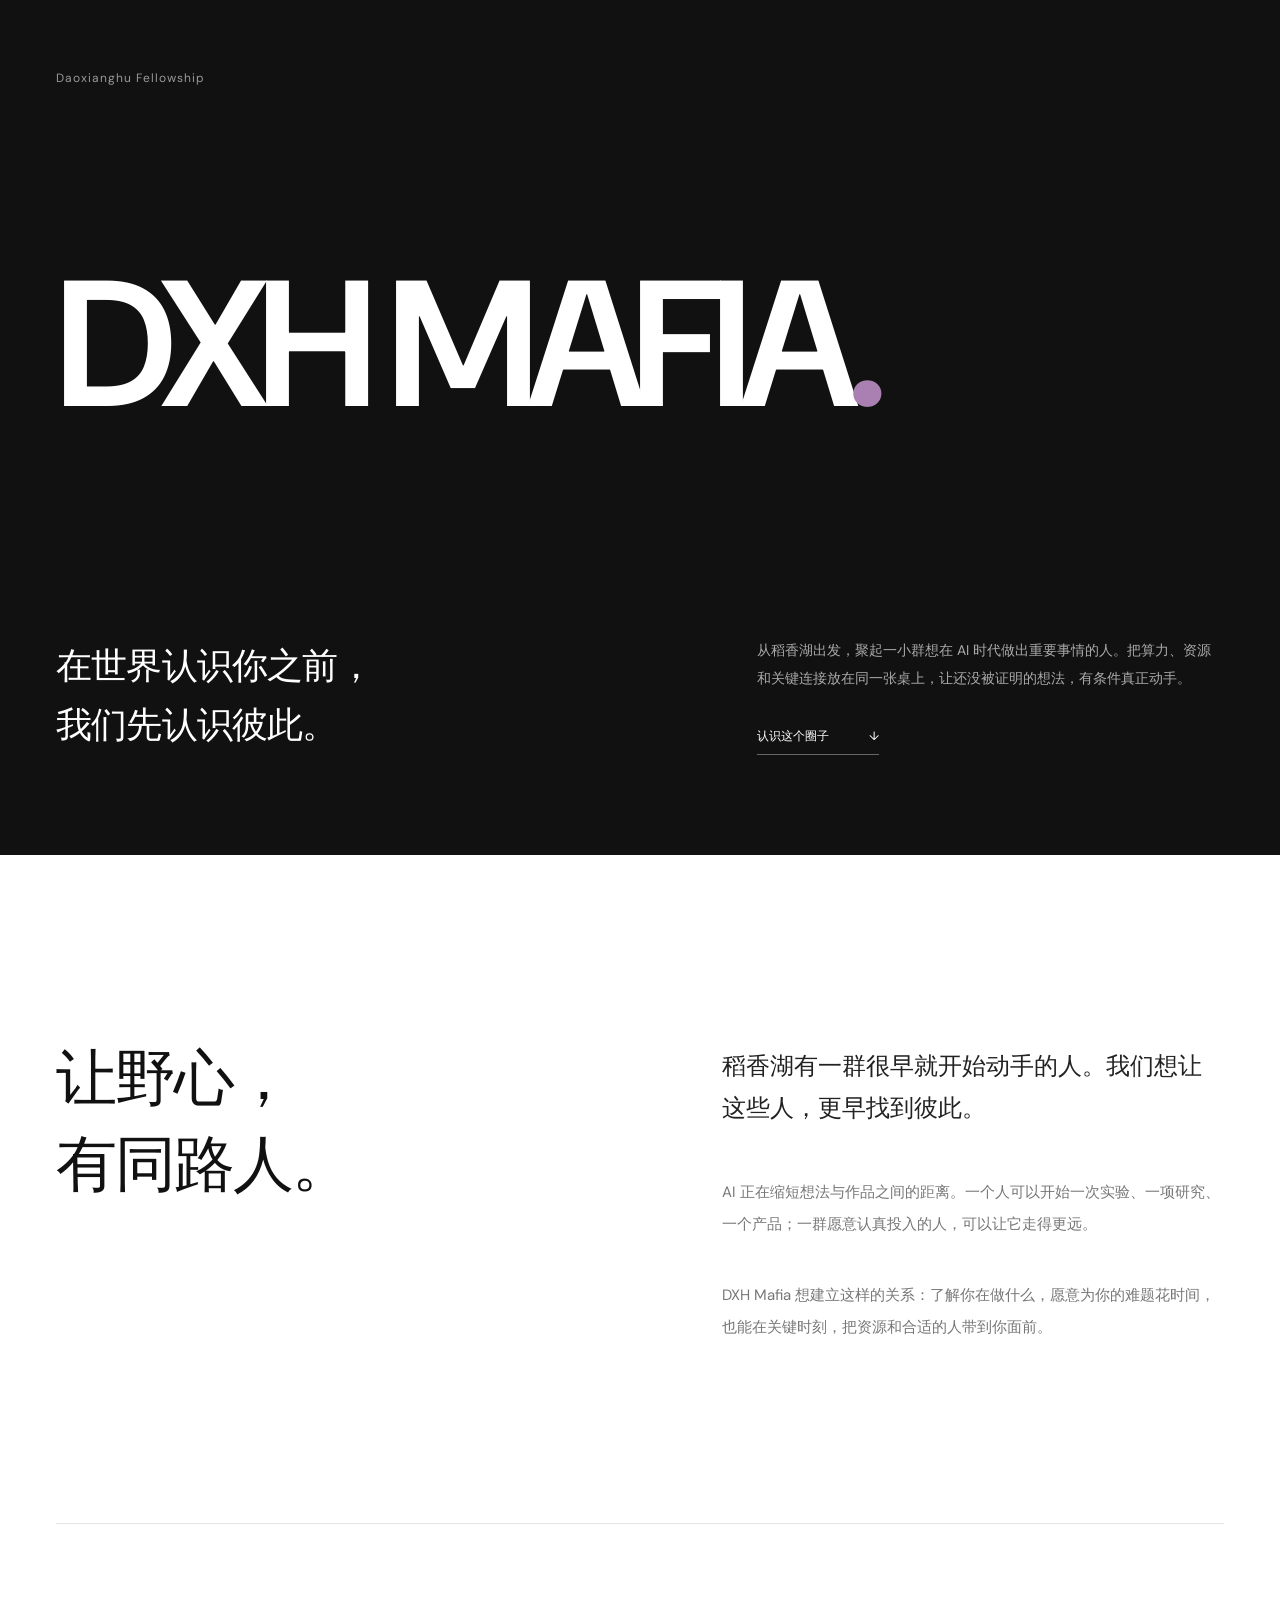
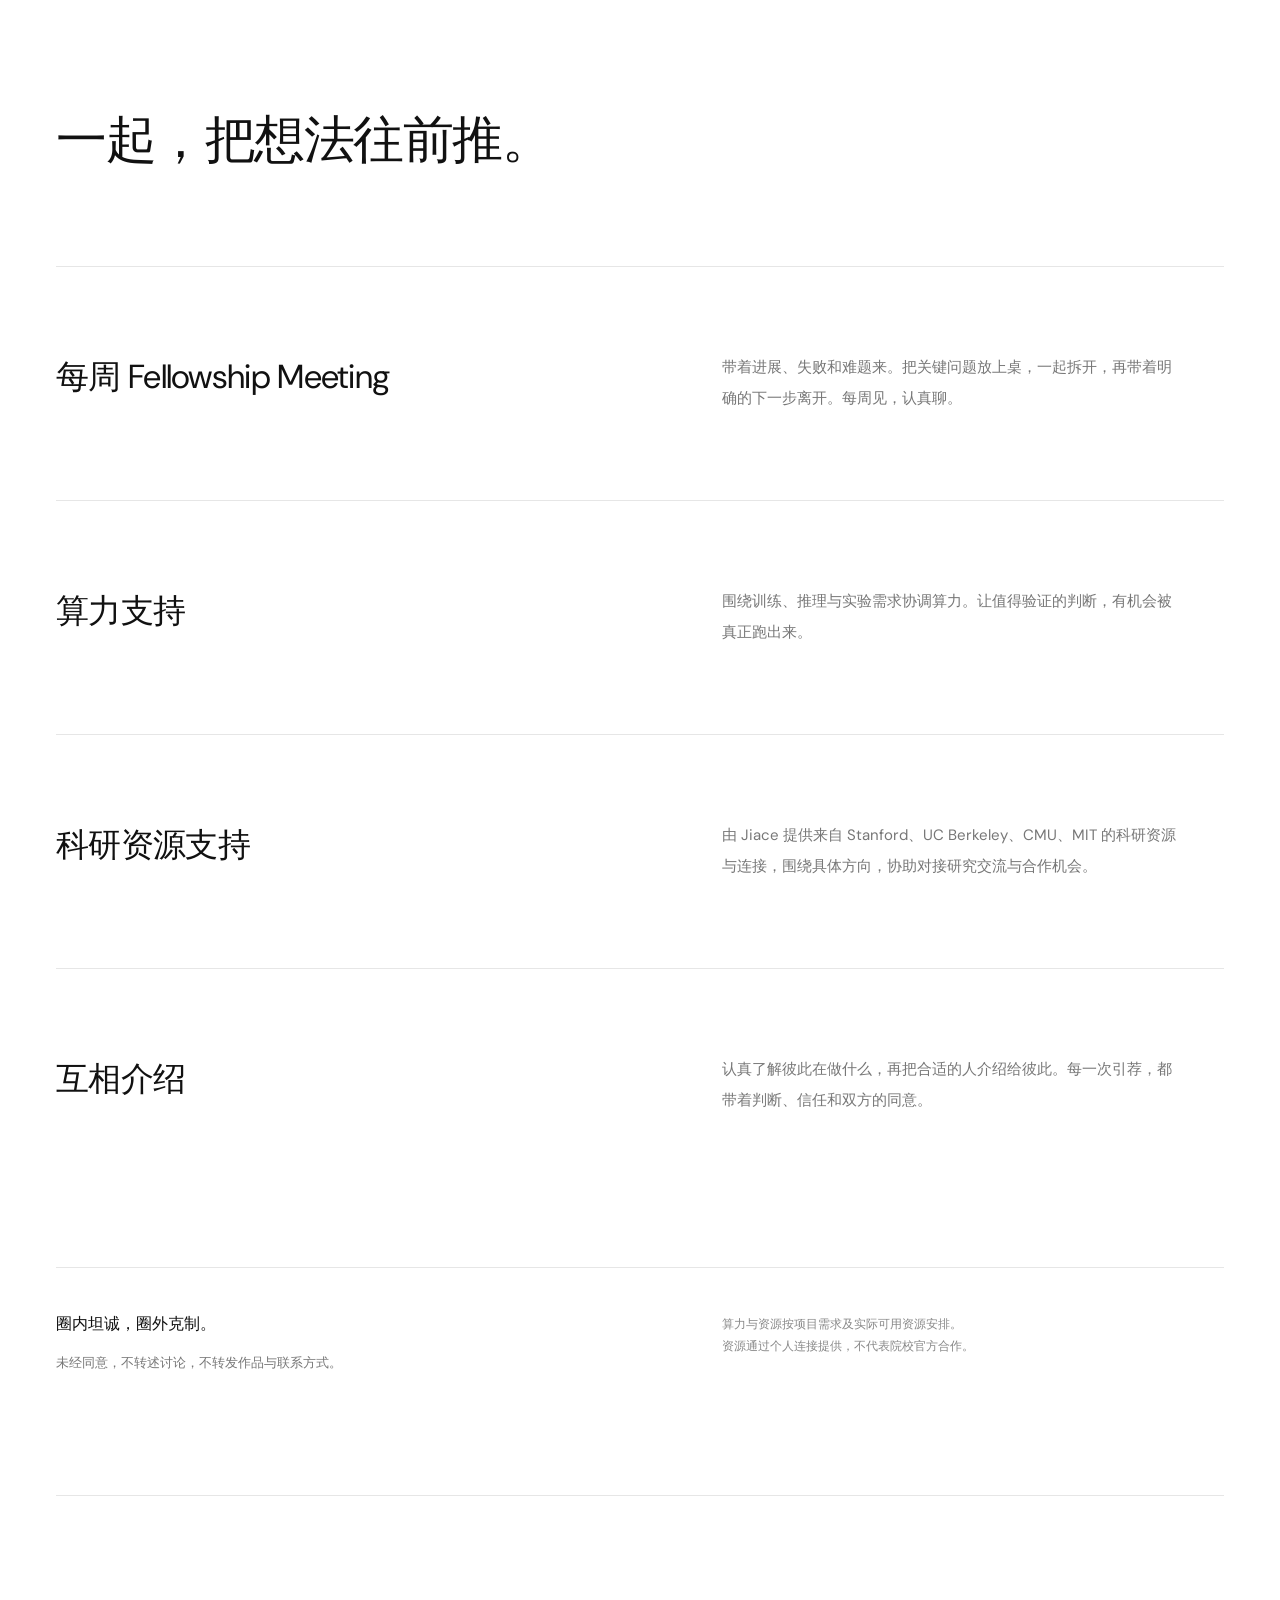
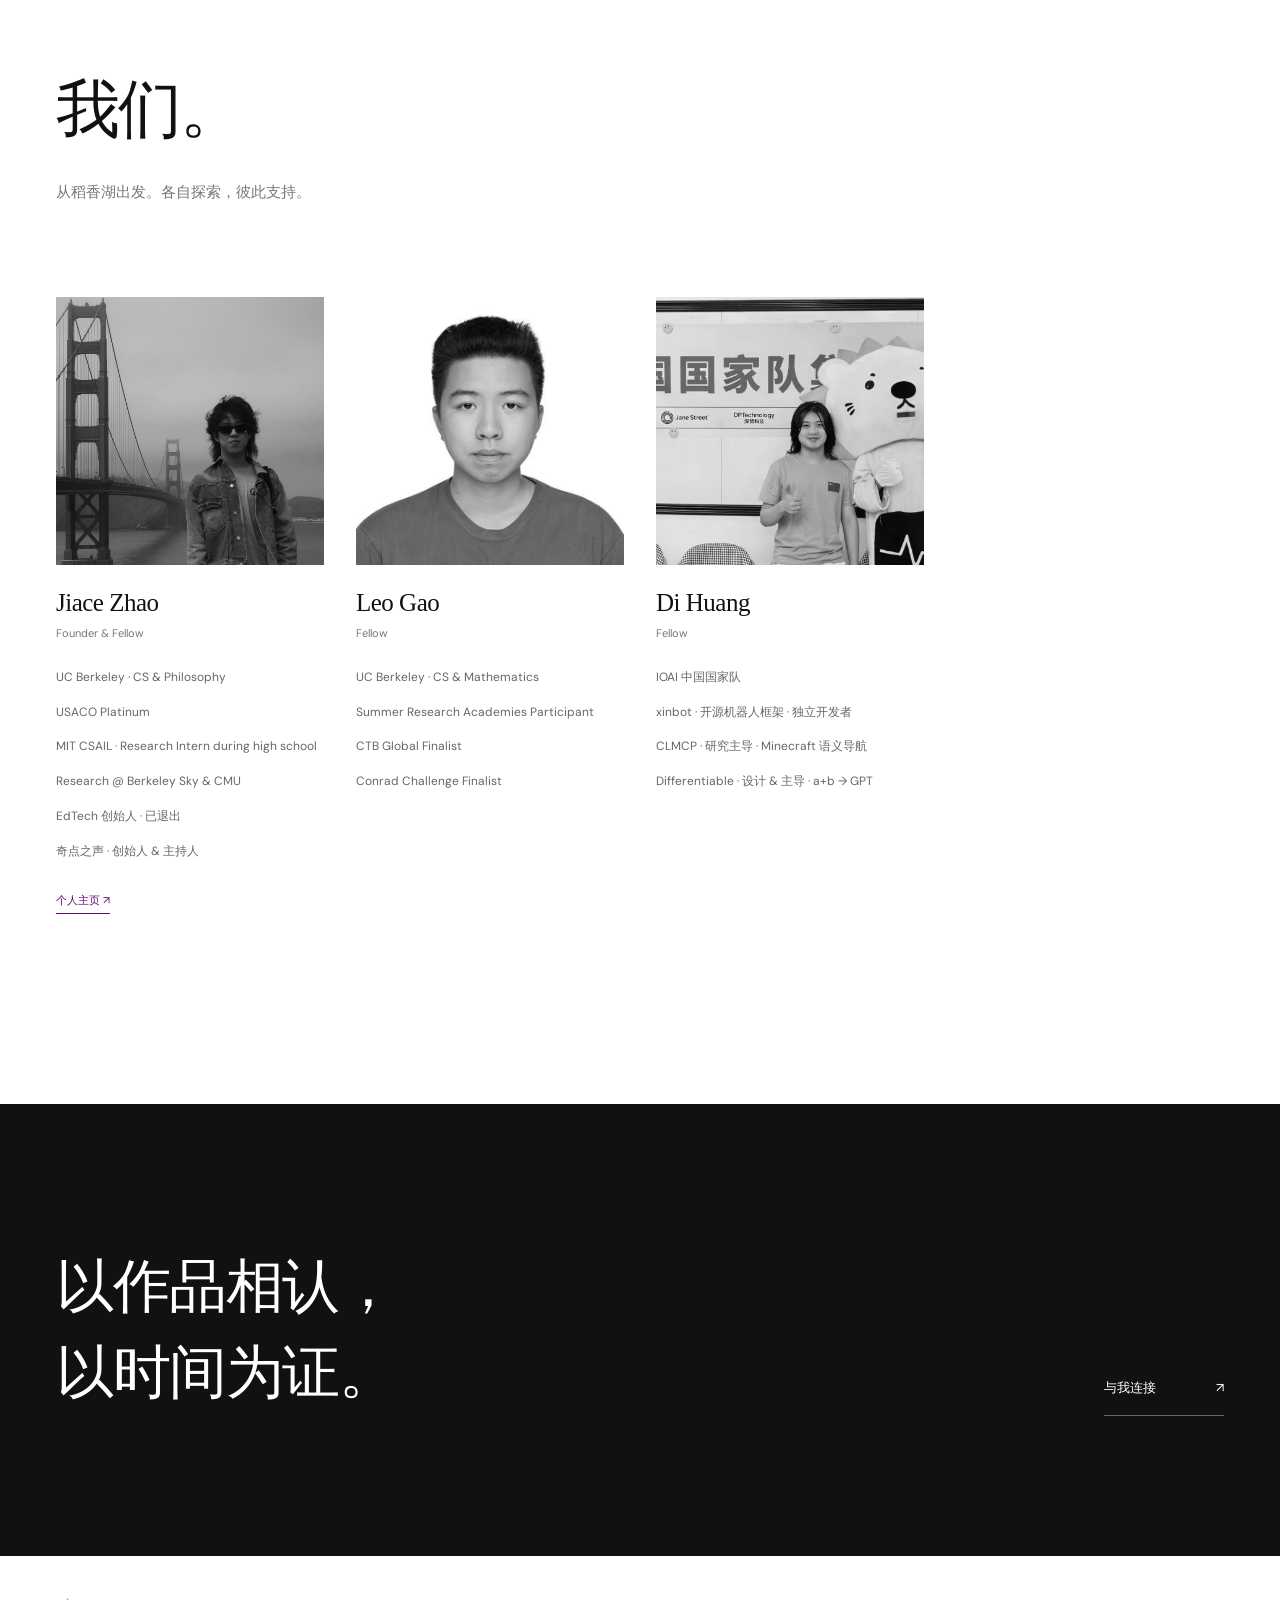
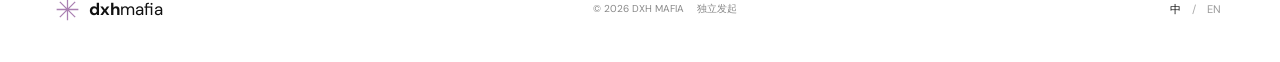
==== commit 155bb7f4: "Give the page more space, simplify labels and add gentle reveal motion" ====
--- a/index.html
+++ b/index.html
@@ -17,8 +17,8 @@
   <link rel="preconnect" href="https://fonts.googleapis.com">
   <link rel="preconnect" href="https://fonts.gstatic.com" crossorigin>
   <link href="https://fonts.googleapis.com/css2?family=DM+Sans:wght@400;500;550;600;650;700;750&family=IBM+Plex+Mono:wght@400;500&display=swap" rel="stylesheet">
-  <link rel="stylesheet" href="./style.css?v=inline-7">
-  <script src="./app.js?v=inline-7" defer></script>
+  <link rel="stylesheet" href="./style.css?v=air-8">
+  <script src="./app.js?v=air-8" defer></script>
 </head>
 <body>
   <a class="skip-link" href="#main" data-zh="跳至正文" data-en="Skip to content">跳至正文</a>
@@ -26,38 +26,38 @@
 <main id="main">
     <div class="dark-opening">
       <section id="vision" class="hero wrap" aria-labelledby="site-title">
-        <div class="hero-label"><span class="eyebrow">DAOXIANGHU / AN INDEPENDENT FELLOWSHIP</span><span class="eyebrow">EST. 2026</span></div>
+        <div class="hero-label">Daoxianghu Fellowship</div>
         <h1 id="site-title">DXH MAFIA<span class="period">.</span></h1>
-        <div class="hero-rule"><span>STAY CLOSE.</span><span>GO FAR.</span></div>
+        
         <div class="hero-story"><h2 data-zh="在世界认识你之前，\n我们先认识彼此。" data-en="Before the world knows you,\nwe know each other.">在世界认识你之前，<br>我们先认识彼此。</h2><div><p data-zh="从稻香湖出发，聚起一小群想在 AI 时代做出重要事情的人。把算力、资源和关键连接放在同一张桌上，让还没被证明的想法，有条件真正动手。" data-en="A close circle of people from Daoxianghu, building what comes next in AI. We bring compute, resources, and meaningful connections to the same table, so an unproven idea can become real work.">从稻香湖出发，聚起一小群想在 AI 时代做出重要事情的人。把算力、资源和关键连接放在同一张桌上，让还没被证明的想法，有条件真正动手。</p><a class="underlined-link" href="#pact"><span data-zh="认识这个圈子" data-en="Inside the circle">认识这个圈子</span><span aria-hidden="true">↓</span></a></div></div>
-        <div class="hero-bottom"><span data-zh="小圈子。长关系。大野心。" data-en="A small circle. A long horizon. Serious ambition.">小圈子。长关系。大野心。</span><a href="#jiace">FOUNDED BY JIACE ZHAO <span aria-hidden="true">↗</span></a></div>
+        
       </section>
   </div>
 
 
 <section id="mission" class="mission wrap section" aria-labelledby="mission-title">
-<div class="section-kicker"><span>01 / THE IDEA</span><span class="accent-dot" aria-hidden="true">●</span></div>
+
 <div class="mission-grid"><h2 id="mission-title" data-zh="让野心，
 有同路人。" data-en="Ambition deserves
 company.">让野心，<br>有同路人。</h2><div class="mission-copy"><p class="mission-lead" data-zh="稻香湖有一群很早就开始动手的人。我们想让这些人，更早找到彼此。" data-en="Some people from Daoxianghu are already building. We want them to find each other sooner.">稻香湖有一群很早就开始动手的人。我们想让这些人，更早找到彼此。</p><p data-zh="AI 正在缩短想法与作品之间的距离。一个人可以开始一次实验、一项研究、一个产品；一群愿意认真投入的人，可以让它走得更远。" data-en="AI is shortening the distance between an idea and something real. One person can start an experiment, a research project, a product. A committed circle can help take it further.">AI 正在缩短想法与作品之间的距离。一个人可以开始一次实验、一项研究、一个产品；一群愿意认真投入的人，可以让它走得更远。</p><p data-zh="DXH Mafia 想建立这样的关系：了解你在做什么，愿意为你的难题花时间，也能在关键时刻，把资源和合适的人带到你面前。" data-en="DXH Mafia exists for that kind of relationship: people who know your work, spend time on your hard problems, and bring the right resources and people within reach.">DXH Mafia 想建立这样的关系：了解你在做什么，愿意为你的难题花时间，也能在关键时刻，把资源和合适的人带到你面前。</p></div></div>
-<div class="mission-principles"><article><span class="number">01 / START EARLY</span><h3 data-zh="先开始，再被看见。" data-en="Start before you are known.">先开始，再被看见。</h3><p data-zh="把还没被证明的想法拿出来。让一次实验、一个 demo、一段代码，成为下一次讨论的起点。" data-en="Bring the idea before it is proven. Let an experiment, a demo, or a piece of code start the next conversation.">把还没被证明的想法拿出来。让一次实验、一个 demo、一段代码，成为下一次讨论的起点。</p></article><article><span class="number">02 / GO DEEP</span><h3 data-zh="小圈子，深连接。" data-en="A small circle. Real depth.">小圈子，深连接。</h3><p data-zh="每周见，认真了解彼此的工作。把信任建立在持续交流、真实反馈和共同解决问题上。" data-en="Meet every week and learn each other’s work. Build trust through honest feedback, ongoing conversations, and solving problems together.">每周见，认真了解彼此的工作。把信任建立在持续交流、真实反馈和共同解决问题上。</p></article><article><span class="number">03 / GIVE IT FORWARD</span><h3 data-zh="让资源流向行动。" data-en="Put resources behind action.">让资源流向行动。</h3><p data-zh="把各自在大学、实验室和项目中积累的连接带回圈子。今天被帮助的人，也能成为下一次引荐的起点。" data-en="Bring connections from universities, labs, and projects back to the circle. Someone helped today can open a door for someone else tomorrow.">把各自在大学、实验室和项目中积累的连接带回圈子。今天被帮助的人，也能成为下一次引荐的起点。</p></article></div>
-<div class="people-invitation"><p data-zh="这个圈子，由具体的人组成。" data-en="A fellowship is the people in it.">这个圈子，由具体的人组成。</p><a class="underlined-link" href="#people"><span data-zh="认识我们" data-en="Meet our people">认识我们</span><span aria-hidden="true">↗</span></a></div></section>      <section id="pact" class="pact wrap section" aria-labelledby="pact-title">
-        <div class="section-kicker"><span>02 / THE PACT</span><span>SMALL CIRCLE. LONG HORIZON.</span></div>
-        <div class="section-heading"><h2 id="pact-title">The <em>pact.</em></h2><p data-zh="四件事，长期做。" data-en="Four things. For the long run.">四件事，长期做。</p></div>
+
+</section>      <section id="pact" class="pact wrap section" aria-labelledby="pact-title">
+        
+        <div class="section-heading"><h2 id="pact-title" data-zh="一起，把想法往前推。" data-en="Move ideas forward. Together.">一起，把想法往前推。</h2></div>
         <div class="pact-grid">
-          <article><div class="number">01 / A WEEKLY RITUAL</div><h3 data-zh="每周 Fellowship Meeting" data-en="A weekly fellowship meeting">每周 Fellowship Meeting</h3><p data-zh="带着进展、失败和难题来。把关键问题放上桌，一起拆开，再带着明确的下一步离开。每周见，认真聊。" data-en="Bring progress, failures, and hard questions. Work through what matters, and leave with a concrete next step. Same circle, every week.">带着进展、失败和难题来。把关键问题放上桌，一起拆开，再带着明确的下一步离开。每周见，认真聊。</p></article>
-          <article><div class="number">02 / COMPUTE FOR IDEAS</div><h3 data-zh="算力支持" data-en="Compute for your next experiment">算力支持</h3><p data-zh="围绕训练、推理与实验需求协调算力。让值得验证的判断，有机会被真正跑出来。" data-en="Coordinate compute around training, inference, and experiments. Give a promising hypothesis the chance to be tested.">围绕训练、推理与实验需求协调算力。让值得验证的判断，有机会被真正跑出来。</p></article>
-          <article><div class="number">03 / RESEARCH CONNECTIONS</div><h3 data-zh="科研资源支持" data-en="Research resources & connections">科研资源支持</h3><p data-zh="由 Jiace 提供来自 Stanford、UC Berkeley、CMU、MIT 的科研资源与连接，围绕具体方向，协助对接研究交流与合作机会。" data-en="Jiace brings research resources and connections across Stanford, UC Berkeley, CMU, and MIT, helping connect specific interests with research conversations and potential collaborations.">由 Jiace 提供来自 Stanford、UC Berkeley、CMU、MIT 的科研资源与连接，围绕具体方向，协助对接研究交流与合作机会。</p></article>
-          <article><div class="number">04 / INTRODUCTIONS WITH INTENT</div><h3 data-zh="互相介绍" data-en="Introductions with intent">互相介绍</h3><p data-zh="认真了解彼此在做什么，再把合适的人介绍给彼此。每一次引荐，都带着判断、信任和双方的同意。" data-en="Know what someone is working on before making an introduction. Every connection should carry context, trust, and the consent of both people.">认真了解彼此在做什么，再把合适的人介绍给彼此。每一次引荐，都带着判断、信任和双方的同意。</p></article>
+          <article><h3 data-zh="每周 Fellowship Meeting" data-en="A weekly fellowship meeting">每周 Fellowship Meeting</h3><p data-zh="带着进展、失败和难题来。把关键问题放上桌，一起拆开，再带着明确的下一步离开。每周见，认真聊。" data-en="Bring progress, failures, and hard questions. Work through what matters, and leave with a concrete next step. Same circle, every week.">带着进展、失败和难题来。把关键问题放上桌，一起拆开，再带着明确的下一步离开。每周见，认真聊。</p></article>
+          <article><h3 data-zh="算力支持" data-en="Compute for your next experiment">算力支持</h3><p data-zh="围绕训练、推理与实验需求协调算力。让值得验证的判断，有机会被真正跑出来。" data-en="Coordinate compute around training, inference, and experiments. Give a promising hypothesis the chance to be tested.">围绕训练、推理与实验需求协调算力。让值得验证的判断，有机会被真正跑出来。</p></article>
+          <article><h3 data-zh="科研资源支持" data-en="Research resources & connections">科研资源支持</h3><p data-zh="由 Jiace 提供来自 Stanford、UC Berkeley、CMU、MIT 的科研资源与连接，围绕具体方向，协助对接研究交流与合作机会。" data-en="Jiace brings research resources and connections across Stanford, UC Berkeley, CMU, and MIT, helping connect specific interests with research conversations and potential collaborations.">由 Jiace 提供来自 Stanford、UC Berkeley、CMU、MIT 的科研资源与连接，围绕具体方向，协助对接研究交流与合作机会。</p></article>
+          <article><h3 data-zh="互相介绍" data-en="Introductions with intent">互相介绍</h3><p data-zh="认真了解彼此在做什么，再把合适的人介绍给彼此。每一次引荐，都带着判断、信任和双方的同意。" data-en="Know what someone is working on before making an introduction. Every connection should carry context, trust, and the consent of both people.">认真了解彼此在做什么，再把合适的人介绍给彼此。每一次引荐，都带着判断、信任和双方的同意。</p></article>
         </div>
         <div class="pact-footer"><div><strong data-zh="圈内坦诚，圈外克制。" data-en="Candid inside. Discreet outside.">圈内坦诚，圈外克制。</strong><p data-zh="未经同意，不转述讨论，不转发作品与联系方式。" data-en="Ask before sharing conversations, work, or contact details.">未经同意，不转述讨论，不转发作品与联系方式。</p></div><small data-zh="算力与资源按项目需求及实际可用资源安排。\n资源通过个人连接提供，不代表院校官方合作。" data-en="Compute and resources depend on project needs and availability.\nConnections are personal, not institutional partnerships.">算力与资源按项目需求及实际可用资源安排。<br>资源通过个人连接提供，不代表院校官方合作。</small></div>
       </section>
 
-<section id="people" class="directory wrap" aria-labelledby="people-heading"><div class="directory-heading"><span class="eyebrow">DXH MAFIA / PEOPLE</span><h2 id="people-heading" data-zh="我们。" data-en="Our people.">我们。</h2><p data-zh="从稻香湖出发。各自探索，彼此支持。" data-en="From Daoxianghu. Independent paths, shared ambition.">从稻香湖出发。各自探索，彼此支持。</p></div><div class="directory-grid">
+<section id="people" class="directory wrap" aria-labelledby="people-heading"><div class="directory-heading"><h2 id="people-heading" data-zh="我们。" data-en="Our people.">我们。</h2><p data-zh="从稻香湖出发。各自探索，彼此支持。" data-en="From Daoxianghu. Independent paths, shared ambition.">从稻香湖出发。各自探索，彼此支持。</p></div><div class="directory-grid">
 <article class="directory-person" id="jiace"><div class="directory-photo"><img src="./assets/jiace-zhao.jpg" width="1000" height="1280" alt="Jiace Zhao"></div><div class="directory-name"><h2>Jiace Zhao</h2></div><p class="member-role">Founder &amp; Fellow</p><div class="directory-bio"><p data-zh="UC Berkeley · CS &amp; Philosophy" data-en="UC Berkeley · CS &amp; Philosophy">UC Berkeley · CS &amp; Philosophy</p><p data-zh="USACO Platinum" data-en="USACO Platinum">USACO Platinum</p><p data-zh="MIT CSAIL · Research Intern during high school" data-en="MIT CSAIL · Research Intern during high school">MIT CSAIL · Research Intern during high school</p><p data-zh="Research @ Berkeley Sky &amp; CMU" data-en="Research @ Berkeley Sky &amp; CMU">Research @ Berkeley Sky &amp; CMU</p><p data-zh="EdTech 创始人 · 已退出" data-en="Exited EdTech Founder">EdTech 创始人 · 已退出</p><p data-zh="奇点之声 · 创始人 &amp; 主持人" data-en="Singularity Voices · Founder &amp; Host">奇点之声 · 创始人 &amp; 主持人</p></div><a class="directory-link" href="https://www.jc-zhao.com/" target="_blank" rel="noopener noreferrer"><span data-zh="个人主页" data-en="Personal website">个人主页</span> ↗</a></article>
 <article class="directory-person" id="leo"><div class="directory-photo"><img src="./assets/leo-gao.jpg" width="600" height="600" alt="Leo Gao"></div><div class="directory-name"><h2>Leo Gao</h2></div><p class="member-role">Fellow</p><div class="directory-bio"><p data-zh="UC Berkeley · CS &amp; Mathematics" data-en="UC Berkeley · CS &amp; Mathematics">UC Berkeley · CS &amp; Mathematics</p><p data-zh="Summer Research Academies Participant" data-en="Summer Research Academies Participant">Summer Research Academies Participant</p><p data-zh="CTB Global Finalist" data-en="CTB Global Finalist">CTB Global Finalist</p><p data-zh="Conrad Challenge Finalist" data-en="Conrad Challenge Finalist">Conrad Challenge Finalist</p></div></article><article class="directory-person" id="di"><div class="directory-photo"><img src="./assets/di-huang.png" width="1238" height="866" alt="Di Huang" loading="lazy"></div><div class="directory-name"><h2>Di Huang</h2></div><p class="member-role">Fellow</p><div class="directory-bio"><p data-zh="IOAI 中国国家队" data-en="IOAI Team China">IOAI 中国国家队</p><p data-zh="xinbot · 开源机器人框架 · 独立开发者" data-en="xinbot · Open-source Robotics · Sole Developer">xinbot · 开源机器人框架 · 独立开发者</p><p data-zh="CLMCP · 研究主导 · Minecraft 语义导航" data-en="CLMCP · Research Lead · Minecraft Navigation">CLMCP · 研究主导 · Minecraft 语义导航</p><p data-zh="Differentiable · 设计 &amp; 主导 · a+b → GPT" data-en="Differentiable · Design &amp; Project Lead · a+b → GPT">Differentiable · 设计 &amp; 主导 · a+b → GPT</p></div></article></div></section>
-      <section class="closing"><div class="wrap"><span class="eyebrow">THE NEXT CHAPTER</span><div class="closing-row"><h2 data-zh="以作品相认，\n以时间为证。" data-en="Known by our work.\nProven over time.">以作品相认，<br>以时间为证。</h2><a href="https://www.jc-zhao.com/" class="contact-button"><span data-zh="与我连接" data-en="Connect with me">与我连接</span><span aria-hidden="true">↗</span></a></div></div></section>
+      <section class="closing"><div class="wrap"><div class="closing-row"><h2 data-zh="以作品相认，\n以时间为证。" data-en="Known by our work.\nProven over time.">以作品相认，<br>以时间为证。</h2><a href="https://www.jc-zhao.com/" class="contact-button"><span data-zh="与我连接" data-en="Connect with me">与我连接</span><span aria-hidden="true">↗</span></a></div></div></section>
     </main>
-    <footer class="wrap site-footer"><a class="brand" href="#"><svg viewBox="0 0 36 36" aria-hidden="true"><path d="M18 1v34M1 18h34M6 6l24 24M6 30 30 6"/></svg><span><b>dxh</b>mafia</span></a><p>© 2026 DXH MAFIA <span data-zh="独立发起" data-en="Independently initiated">独立发起</span></p><a href="#people"><span data-zh="认识成员" data-en="Meet the people">认识成员</span> ↑</a><div class="languages" aria-label="Language"><button data-locale="zh" aria-pressed="true">中</button><span>/</span><button data-locale="en" aria-pressed="false">EN</button></div></footer>
+    <footer class="wrap site-footer"><a class="brand" href="#"><svg viewBox="0 0 36 36" aria-hidden="true"><path d="M18 1v34M1 18h34M6 6l24 24M6 30 30 6"/></svg><span><b>dxh</b>mafia</span></a><p>© 2026 DXH MAFIA <span data-zh="独立发起" data-en="Independently initiated">独立发起</span></p><div class="languages" aria-label="Language"><button data-locale="zh" aria-pressed="true">中</button><span>/</span><button data-locale="en" aria-pressed="false">EN</button></div></footer>
 </body>
 </html>
--- a/style.css
+++ b/style.css
@@ -1,32 +1,4 @@
-:root{--ink:#101010;--paper:#fff;--muted:#666;--line:#d9d9d9;--mono:"IBM Plex Mono",monospace;font-family:"DM Sans","PingFang SC","Microsoft YaHei",sans-serif;color:var(--ink);background:var(--paper);font-synthesis:none}*{box-sizing:border-box}html{scroll-behavior:smooth;scroll-padding-top:32px}body{margin:0}a{color:inherit;text-decoration:none}button{font:inherit}a,button,summary{-webkit-tap-highlight-color:transparent}a:focus-visible,button:focus-visible,summary:focus-visible{outline:2px solid currentColor;outline-offset:6px}::selection{background:#aaa;color:#000}.wrap{width:min(100% - 112px,1320px);margin-inline:auto}.header-shell,.dark-opening,.closing{background:var(--ink);color:#fff}.site-header{display:flex;align-items:center;justify-content:space-between;gap:30px;min-height:104px;border-bottom:1px solid #3b3b3b}.brand{display:flex;align-items:center;gap:11px;font-size:21px;letter-spacing:-.7px}.brand b{font-weight:750}.brand svg{width:30px;height:30px;fill:none;stroke:currentColor;stroke-width:2}.site-header nav{display:flex;gap:34px;font-size:13px}.site-header nav a{color:#bdbdbd;transition:color .2s}.site-header nav a:hover{color:#fff}.languages{display:flex;gap:8px;align-items:center;font:11px var(--mono)}.languages span{color:#626262}.languages button{border:0;background:none;color:#777;cursor:pointer;padding:8px 3px}.languages button[aria-pressed=true]{color:#fff}.skip-link{position:absolute;left:20px;top:-100px;z-index:5;background:#fff;color:#000;padding:12px}.skip-link:focus{top:10px}.hero{padding-top:52px;padding-bottom:28px}.eyebrow,.section-kicker,.number,figcaption{font-family:var(--mono);font-size:10px;font-weight:400;letter-spacing:1px;line-height:1.6}.hero-label{display:flex;justify-content:space-between;gap:20px;color:#a5a5a5}.hero h1{font-size:clamp(65px,14.35vw,205px);line-height:1.03;font-weight:750;letter-spacing:-.065em;margin:37px 0 17px;white-space:nowrap}.period{color:#7d7d7d}.hero-rule{display:flex;justify-content:space-between;border-top:1px solid #8a8a8a;padding-top:14px;font:11px var(--mono);letter-spacing:1px}.hero-story{display:grid;grid-template-columns:1.12fr 1fr;gap:12%;margin:90px 0 84px}.hero-story h2{font-size:clamp(26px,2.8vw,40px);line-height:1.6;font-weight:500;letter-spacing:-1px;white-space:pre-line;margin:0}.hero-story p{font-size:14px;color:#bdbdbd;line-height:2;margin:5px 0 25px}.underlined-link{display:inline-flex;gap:45px;justify-content:space-between;border-bottom:1px solid;padding:0 0 8px;font-size:12px}.underlined-link:hover{opacity:.65}.hero-bottom{border-top:1px solid #3b3b3b;padding-top:25px;display:flex;justify-content:space-between;gap:20px;color:#a5a5a5;font-size:11px;letter-spacing:.5px}.hero-bottom a{font:10px var(--mono)}.hero-bottom a span{margin-left:16px}.section{padding-top:85px;padding-bottom:74px}.section-kicker{display:flex;justify-content:space-between;gap:20px;color:#656565}.section-kicker a{letter-spacing:0}.section-kicker a:hover{text-decoration:underline}.section-heading{display:flex;align-items:baseline;justify-content:space-between;gap:30px;margin:43px 0 50px}.section-heading h2{font-size:82px;line-height:1.1;font-weight:500;letter-spacing:-5px;margin:0}.section-heading h2 em{font-family:Georgia,serif;font-weight:400;letter-spacing:-4px}.section-heading p{font-size:18px;letter-spacing:-.5px}.pact-grid{display:grid;grid-template-columns:1fr 1fr;column-gap:8%}.pact-grid article{border-top:1px solid var(--line);padding:27px 0 40px}.number{color:#777;font-size:9px}.pact-grid h3{font-size:22px;font-weight:550;letter-spacing:-.6px;margin:20px 0 13px}.pact-grid p{font-size:14px;line-height:1.95;color:#666;max-width:480px;margin:0}.pact-footer{border-top:1px solid var(--ink);padding-top:25px;display:flex;justify-content:space-between;gap:45px}.pact-footer strong{font-size:14px;font-weight:500}.pact-footer p{font-size:12px;color:#777;margin-bottom:0;line-height:1.8}.pact-footer small{font-size:10px;line-height:1.9;color:#888;text-align:right;white-space:pre-line;align-self:end}.founder{border-top:1px solid var(--line);padding-top:38px;padding-bottom:100px}.founder-grid{display:grid;grid-template-columns:1fr 1.16fr;gap:10%;margin-top:50px;align-items:start}.founder figure{margin:0}.founder img{width:100%;height:auto;display:block;filter:grayscale(1)}figcaption{display:flex;justify-content:space-between;color:#888;margin-top:14px;font-size:9px;letter-spacing:.7px}.founder-copy>.eyebrow{color:#777}.founder h2{font-size:62px;line-height:1.05;letter-spacing:-3px;font-weight:500;margin:18px 0}.affiliation{display:flex;gap:17px;align-items:center;font-size:16px;margin:0 0 28px}.affiliation span{font-size:11px;color:#777}.bio,.more-bio p{font-size:13px;color:#666;line-height:1.95;margin:0 0 20px}.more-bio{border-block:1px solid var(--line)}.more-bio summary{list-style:none;display:flex;justify-content:space-between;cursor:pointer;padding:14px 0;font-size:11px}.more-bio summary::-webkit-details-marker{display:none}.plus{font-size:17px;line-height:1;transition:transform .2s}.more-bio[open] .plus{transform:rotate(45deg)}.more-bio p{margin-bottom:18px}.founder-note{margin:28px 0}.founder-note p{font-size:24px;line-height:1.65;letter-spacing:-.7px;white-space:pre-line;margin:0 0 12px}.founder-note>span{font-size:11px;color:#777;line-height:1.8;display:block}.profile-links{display:flex;gap:32px}.profile-links .underlined-link{gap:20px;font-size:11px}.closing{padding:70px 0 74px}.closing>.wrap>.eyebrow{color:#999}.closing-row{display:flex;align-items:end;justify-content:space-between;gap:50px;margin-top:33px}.closing h2{font-size:clamp(32px,4.1vw,60px);font-weight:500;line-height:1.4;letter-spacing:-2px;white-space:pre-line;margin:0}.contact-button{display:flex;justify-content:space-between;gap:45px;border:1px solid #666;padding:20px 24px;font-size:12px;margin-bottom:10px;transition:background .2s,color .2s}.contact-button:hover{background:#fff;color:#101010}.site-footer{display:flex;justify-content:space-between;align-items:center;gap:30px;padding-top:33px;padding-bottom:33px}.site-footer .brand{font-size:17px}.site-footer .brand svg{width:24px;height:24px}.site-footer p{font:9px var(--mono);color:#888}.site-footer p span{margin-left:14px}.site-footer>a:last-child{font-size:10px;color:#666}
-@media(min-width:1500px){.hero h1{font-size:215px}}
-@media(max-width:1000px){.wrap{width:calc(100% - 64px)}.hero-story{gap:7%;margin:65px 0}.hero-story h2{font-size:28px}.founder-grid{gap:7%}.founder h2{font-size:46px}.founder-note p{font-size:21px}.affiliation{flex-wrap:wrap;gap:7px}.section-heading h2{font-size:72px}.closing-row{gap:30px}.contact-button{gap:24px}.pact-footer small{max-width:45%}}
-@media(max-width:640px){.wrap{width:calc(100% - 40px)}.site-header{min-height:82px;gap:12px}.brand{font-size:17px;gap:7px}.brand svg{width:24px;height:24px}.site-header nav{gap:15px;font-size:11px}.languages{gap:4px;font-size:9px}.hero{padding-top:30px;padding-bottom:24px}.eyebrow{font-size:8px;letter-spacing:.7px}.hero-label{gap:10px}.hero-label>.eyebrow:first-child{max-width:210px}.hero h1{font-size:14.1vw;margin:28px 0 17px;letter-spacing:-.065em}.hero-rule{font-size:9px;padding-top:12px}.hero-story{grid-template-columns:1fr;gap:22px;margin:47px 0 46px}.hero-story h2{font-size:27px;line-height:1.65;letter-spacing:-.8px}.hero-story p{font-size:12px;line-height:2;max-width:470px;margin-top:0}.underlined-link{font-size:11px}.hero-bottom{flex-direction:column;gap:14px;padding-top:21px;font-size:10px}.hero-bottom a{font-size:8px}.section{padding-top:50px;padding-bottom:44px}.section-kicker{font-size:8px;letter-spacing:.5px;gap:12px}.section-kicker a{font-size:9px}.section-heading{margin:34px 0 32px;gap:14px}.section-heading h2{font-size:58px;letter-spacing:-3px}.section-heading h2 em{letter-spacing:-3px}.section-heading p{font-size:12px}.pact-grid{grid-template-columns:1fr}.pact-grid article{padding:22px 0 28px}.pact-grid h3{font-size:20px;margin:16px 0 12px}.pact-grid p{font-size:12px}.number{font-size:8px}.pact-footer{flex-direction:column;gap:20px;padding-top:23px}.pact-footer small{max-width:100%;text-align:left;align-self:start;font-size:9px}.pact-footer strong{font-size:13px}.pact-footer p{font-size:11px}.founder{padding-top:27px;padding-bottom:50px}.founder>.section-kicker>span:last-child{font-size:7px;letter-spacing:0}.founder-grid{grid-template-columns:1fr;gap:33px;margin-top:30px}.founder img{max-height:560px;object-fit:cover;object-position:center}.founder h2{font-size:51px;letter-spacing:-2.5px}.founder-copy>.eyebrow{font-size:9px}.affiliation{margin-bottom:23px;gap:14px}.bio,.more-bio p{font-size:12px}.founder-note{margin-top:27px}.founder-note p{font-size:25px}.profile-links{gap:35px}.closing{padding:45px 0}.closing-row{display:block;margin-top:26px}.closing h2{font-size:35px;letter-spacing:-1px;line-height:1.5}.contact-button{max-width:350px;margin:30px 0 0;font-size:11px;padding:17px 20px}.site-footer{flex-wrap:wrap;gap:20px;padding-block:27px}.site-footer p{order:3;width:100%;margin:0;font-size:8px}.site-footer>a:last-child{font-size:9px}}
-@media(max-width:360px){.site-header nav{gap:10px;font-size:10px}.brand{font-size:15px}.brand svg{width:20px}.hero-story h2{font-size:24px}.section-heading h2{font-size:49px}.section-heading p{font-size:11px}}
-@media(prefers-reduced-motion:reduce){html{scroll-behavior:auto}*,*::before,*::after{transition:none!important}}
-
-@media(max-width:640px){.section-heading{flex-wrap:wrap}.section-heading h2{white-space:nowrap}}
-
-/* The fellowship, introduced through its people. */
-.people{padding-bottom:85px}.people-heading{margin:42px 0 40px;max-width:850px}.people-heading h2{font-size:clamp(30px,3.7vw,52px);font-weight:500;line-height:1.3;letter-spacing:-1.8px;margin:0 0 18px}.people-heading>p{font-size:14px;line-height:1.8;color:#777;margin:0}.people-grid{display:grid;grid-template-columns:repeat(2,minmax(0,1fr));gap:38px;max-width:850px}.person-photo{aspect-ratio:1;background:#eee;border-radius:8px;overflow:hidden}.person-photo img{display:block;width:100%;height:100%;object-fit:cover;object-position:center 65%;filter:grayscale(1);transition:transform .35s}.person-card a:hover img{transform:scale(1.025)}.person-name{display:flex;align-items:center;justify-content:space-between;gap:15px;margin:21px 0 10px}.person-name h3{font-size:25px;font-weight:550;letter-spacing:-.7px;margin:0}.person-name>span{font-size:21px}.person-school{font-size:13px;margin:0 0 6px}.person-field{font-size:12px;color:#777;margin:0}.person-role{display:inline-block;margin-top:18px;font:9px var(--mono);letter-spacing:.6px;color:#777}.pact{border-top:1px solid var(--line)}
-@media(max-width:640px){.people{padding-bottom:45px}.people-heading{margin:30px 0}.people-heading h2{font-size:31px;letter-spacing:-1px;max-width:330px}.people-heading>p{font-size:12px}.people-grid{gap:18px}.person-photo{border-radius:5px}.person-name{margin:15px 0 9px;gap:6px}.person-name h3{font-size:20px;letter-spacing:-.5px}.person-name>span{font-size:17px}.person-school{font-size:11px}.person-field{font-size:10px;line-height:1.6}.person-role{font-size:8px;margin-top:13px}}
-
-
-/* Monochrome first; purple only marks small details. */
-:root{--purple:#660874;--line:#dedede}::selection{background:#e5d8e9;color:#101010}.period{color:#aa80b2}.accent-dot{color:var(--purple);font-size:12px}.brand svg{stroke:#aa80b2}.directory-link{color:var(--purple)}
-.mission-grid{display:grid;grid-template-columns:1fr 1.1fr;gap:12%;margin:50px 0 60px}.mission-grid h2{font-size:clamp(35px,4.5vw,64px);font-weight:500;letter-spacing:-2px;line-height:1.35;white-space:pre-line;margin:0}.mission-copy p{font-size:14px;line-height:2;color:#666;margin:0 0 21px}.mission-copy .mission-lead{font-size:21px;line-height:1.7;color:#101010;letter-spacing:-.5px}.mission-principles{display:grid;grid-template-columns:repeat(3,1fr);gap:40px}.mission-principles article{border-top:1px solid var(--line);padding-top:22px}.mission-principles h3{font-size:21px;font-weight:500;letter-spacing:-.5px;margin:20px 0 12px}.mission-principles p{font-size:13px;line-height:1.9;color:#666;margin:0}.people-invitation{display:flex;justify-content:space-between;align-items:center;gap:20px;margin-top:48px;padding-top:26px;border-top:1px solid var(--line)}.people-invitation p{font-size:14px}.people-invitation .underlined-link{color:var(--purple)}
-.people-page .header-shell{background:white;color:#101010}.people-page .site-header{border-color:var(--line)}.people-page .site-header nav a{color:#666}.people-page .site-header nav a[aria-current=page]{color:#101010;text-decoration:underline;text-underline-offset:7px;text-decoration-color:var(--purple)}.people-page .languages button[aria-pressed=true]{color:#101010}.people-page .brand svg{stroke:var(--purple)}.directory{padding-top:65px;padding-bottom:110px;min-height:75vh}.directory-heading{margin-bottom:65px}.directory-heading>.eyebrow{color:#777}.directory-heading h1{font-family:Georgia,"Songti SC",serif;font-size:72px;line-height:1.15;font-weight:400;letter-spacing:-2.5px;margin:20px 0}.directory-heading>p{color:#777;font-size:14px;line-height:1.8}.directory-grid{display:grid;grid-template-columns:repeat(2,minmax(0,1fr));gap:64px;max-width:900px}.directory-photo{aspect-ratio:1;background:#f4f4f4;overflow:hidden}.directory-photo img{display:block;width:100%;height:100%;object-fit:cover;object-position:50% 65%;filter:grayscale(1)}.directory-name{display:flex;justify-content:space-between;align-items:center;gap:16px;margin:23px 0 11px}.directory-name h2{font-family:Georgia,serif;font-weight:400;font-size:30px;letter-spacing:-.7px;margin:0}.directory-name>span{font:9px var(--mono);color:#777}.directory-affiliation{font-size:12px;margin:0 0 22px;color:#666}.directory-bio{border-top:1px solid var(--line);padding-top:16px}.directory-bio p{font-size:13px;line-height:1.9;color:#555;margin:0 0 8px}.directory-link{display:inline-block;font-size:11px;margin-top:18px;border-bottom:1px solid;padding-bottom:5px}.people-page .site-footer{border-top:1px solid var(--line)}
-@media(max-width:640px){.mission-grid{grid-template-columns:1fr;gap:30px;margin:35px 0 36px}.mission-grid h2{font-size:38px;letter-spacing:-1px}.mission-copy .mission-lead{font-size:19px}.mission-copy p{font-size:12px}.mission-principles{grid-template-columns:1fr;gap:26px}.mission-principles h3{font-size:20px;margin-top:14px}.mission-principles p{font-size:12px}.people-invitation{align-items:start;flex-direction:column;gap:10px;margin-top:30px}.directory{padding-top:40px;padding-bottom:65px}.directory-heading{margin-bottom:38px}.directory-heading h1{font-size:56px}.directory-heading>p{font-size:12px}.directory-grid{gap:45px;grid-template-columns:1fr}.directory-photo{max-width:420px}.directory-name h2{font-size:28px}.directory-bio p{font-size:12px}}
-
-/* Single-page layout, with no top navigation. */
-.directory{border-top:1px solid var(--line)}.directory-heading h2{font-family:Georgia,"Songti SC",serif;font-size:72px;line-height:1.15;font-weight:400;letter-spacing:-2.5px;margin:20px 0}.site-footer .languages button{color:#777}.site-footer .languages button[aria-pressed=true]{color:#101010}.site-footer .languages span{color:#aaa}
-@media(max-width:640px){.directory-heading h2{font-size:56px}.site-footer{column-gap:16px}.site-footer .languages{margin-left:auto}.hero{padding-top:32px}}
-
-/* Compact member tiles leave room for a growing fellowship. */
-.directory-grid{grid-template-columns:repeat(4,minmax(0,1fr));gap:40px 28px;max-width:none}.directory-person{min-width:0}.directory-name{gap:8px;margin:16px 0 9px;flex-wrap:wrap}.directory-name h2{font-size:24px;letter-spacing:-.5px}.directory-affiliation{font-size:11px;line-height:1.65;margin-bottom:16px}.directory-bio{padding-top:12px}.directory-bio p{font-size:12px;line-height:1.85;overflow-wrap:anywhere}.directory-link{margin-top:12px}.directory-photo{max-width:none}
-@media(min-width:641px) and (max-width:1000px){.directory-grid{grid-template-columns:repeat(3,minmax(0,1fr));gap:32px 24px}}
-@media(max-width:640px){.directory-grid{grid-template-columns:repeat(2,minmax(0,1fr));gap:30px 18px}.directory-name{align-items:baseline;gap:6px}.directory-name h2{font-size:21px}.directory-name>span{font-size:8px}.directory-affiliation{font-size:10px}.directory-bio p{font-size:11px;line-height:1.8}.directory-link{font-size:10px}}
-
-#di .directory-photo img{object-position:72% 50%}
-
-.member-role{font-size:11px;color:#777;margin:0 0 18px;line-height:1.5}.directory-name{margin-bottom:7px}
+:root{--ink:#111;--paper:#fff;--muted:#777;--line:#e6e6e6;--purple:#660874;font-family:"DM Sans","PingFang SC","Microsoft YaHei",sans-serif;color:var(--ink);background:var(--paper);font-synthesis:none}*{box-sizing:border-box}body{margin:0}html{scroll-behavior:smooth;scroll-padding-top:40px}a{color:inherit;text-decoration:none}button{font:inherit}a:focus-visible,button:focus-visible{outline:2px solid var(--purple);outline-offset:6px}::selection{background:#e5d8e9}.wrap{width:min(100% - 112px,1200px);margin-inline:auto}.skip-link{position:absolute;top:-100px;left:20px;background:white;padding:14px;z-index:5}.skip-link:focus{top:16px}.dark-opening{background:#111;color:white}.hero{min-height:95svh;padding-top:70px;padding-bottom:100px;display:flex;flex-direction:column;justify-content:space-between}.hero-label{font-size:12px;letter-spacing:1px;color:#999}.hero h1{font-size:clamp(65px,14vw,190px);font-weight:650;letter-spacing:-.065em;line-height:1.1;margin:70px 0 100px;white-space:nowrap}.period{color:#aa80b2}.hero-story{display:grid;grid-template-columns:1.2fr 1fr;gap:12%;align-items:start}.hero-story h2{font-size:clamp(25px,2.8vw,38px);font-weight:400;line-height:1.65;letter-spacing:-.8px;white-space:pre-line;margin:0}.hero-story p{font-size:14px;color:#aaa;line-height:2;margin:0 0 32px}.underlined-link{display:inline-flex;gap:40px;padding-bottom:9px;border-bottom:1px solid #666;font-size:12px}.underlined-link:hover{color:#c7a6ce}.section{padding-block:180px}.mission-grid{display:grid;grid-template-columns:1fr 1fr;gap:14%;align-items:start}.mission-grid h2{font-size:clamp(40px,4.8vw,64px);font-weight:400;line-height:1.4;letter-spacing:-2px;white-space:pre-line;margin:0}.mission-copy{padding-top:10px}.mission-copy p{font-size:15px;line-height:2.1;color:#777;margin:0 0 40px}.mission-copy p:last-child{margin-bottom:0}.mission-copy .mission-lead{font-size:24px;line-height:1.75;color:#222;margin-bottom:48px}.pact{border-top:1px solid var(--line);padding-bottom:120px}.section-heading{margin:0 0 90px}.section-heading h2{font-size:clamp(30px,4vw,52px);font-weight:400;letter-spacing:-1.5px;margin:0;line-height:1.4}.pact-grid{display:block}.pact-grid article{display:grid;grid-template-columns:1fr 1fr;gap:14%;padding:85px 0;border-top:1px solid var(--line);align-items:start}.pact-grid h3{font-size:clamp(22px,2.6vw,34px);font-weight:400;line-height:1.5;margin:0;letter-spacing:-.7px}.pact-grid p{font-size:15px;line-height:2.1;color:#777;max-width:460px;margin:0}.pact-footer{margin-top:65px;padding-top:45px;border-top:1px solid var(--line);display:grid;grid-template-columns:1fr 1fr;gap:14%;align-items:start}.pact-footer strong{font-size:16px;font-weight:400}.pact-footer p{font-size:13px;line-height:1.9;color:#777;margin:16px 0 0}.pact-footer small{font-size:12px;line-height:1.9;color:#888;white-space:pre-line}.directory{padding-block:170px 190px;border-top:1px solid var(--line)}.directory-heading{margin-bottom:90px}.directory-heading h2{font-size:64px;font-weight:400;letter-spacing:-2px;margin:0 0 25px}.directory-heading>p{font-size:15px;line-height:1.9;color:#777}.directory-grid{display:grid;grid-template-columns:repeat(4,minmax(0,1fr));gap:60px 32px}.directory-person{min-width:0}.directory-photo{aspect-ratio:1;overflow:hidden;background:#eee}.directory-photo img{width:100%;height:100%;display:block;object-fit:cover;object-position:50% 65%;filter:grayscale(1);transition:transform .6s ease}.directory-person:hover img{transform:scale(1.035)}#di .directory-photo img{object-position:72% 50%}.directory-name{margin:24px 0 9px}.directory-name h2{font-family:Georgia,serif;font-size:25px;letter-spacing:-.5px;font-weight:400;margin:0}.member-role{font-size:11px;color:#777;margin:0 0 26px}.directory-bio p{font-size:12px;line-height:1.9;color:#666;margin:0 0 12px;overflow-wrap:anywhere}.directory-link{display:inline-block;font-size:11px;color:var(--purple);border-bottom:1px solid;padding-bottom:5px;margin-top:18px}.closing{background:#111;color:white;padding-block:140px}.closing-row{display:flex;justify-content:space-between;align-items:end;gap:70px}.closing h2{white-space:pre-line;font-size:clamp(34px,4.5vw,60px);font-weight:400;letter-spacing:-1.5px;line-height:1.5;margin:0}.contact-button{display:flex;gap:60px;justify-content:space-between;padding:18px 0;border-bottom:1px solid #666;font-size:13px;transition:color .2s}.contact-button:hover{color:#c7a6ce}.site-footer{display:flex;align-items:center;justify-content:space-between;gap:30px;padding-block:36px}.brand{display:flex;gap:10px;align-items:center;font-size:17px}.brand svg{width:23px;height:23px;fill:none;stroke:#aa80b2;stroke-width:2}.site-footer p{font-size:10px;color:#888}.site-footer p span{margin-left:10px}.languages{display:flex;gap:8px;align-items:center;font-size:11px}.languages button{border:0;background:none;color:#999;padding:8px 3px;cursor:pointer}.languages button[aria-pressed=true]{color:#111}.languages span{color:#aaa}.reveal{transition:opacity .8s ease,transform .8s cubic-bezier(.2,.7,.2,1)}.reveal.is-pending{opacity:0;transform:translateY(24px)}
+@media(max-width:1000px){.wrap{width:calc(100% - 64px)}.directory-grid{grid-template-columns:repeat(3,minmax(0,1fr));gap:45px 24px}.hero-story,.mission-grid,.pact-grid article,.pact-footer{gap:8%}.hero h1{margin-bottom:80px}.section{padding-block:140px}}
+@media(max-width:640px){.wrap{width:calc(100% - 40px)}.hero{min-height:90svh;padding-top:38px;padding-bottom:70px}.hero-label{font-size:10px}.hero h1{font-size:14vw;margin:70px 0}.hero-story{grid-template-columns:1fr;gap:38px}.hero-story h2{font-size:28px}.hero-story p{font-size:13px;max-width:360px}.section{padding-block:100px}.mission-grid{grid-template-columns:1fr;gap:50px}.mission-grid h2{font-size:43px;letter-spacing:-1px}.mission-copy{padding:0}.mission-copy .mission-lead{font-size:22px;margin-bottom:32px}.mission-copy p{font-size:14px;margin-bottom:28px}.section-heading{margin-bottom:55px}.section-heading h2{font-size:32px;letter-spacing:-1px}.pact-grid article{grid-template-columns:1fr;gap:25px;padding-block:52px}.pact-grid h3{font-size:25px}.pact-grid p{font-size:14px}.pact-footer{grid-template-columns:1fr;gap:30px;margin-top:35px}.directory{padding-block:100px 110px}.directory-heading{margin-bottom:55px}.directory-heading h2{font-size:48px}.directory-heading>p{font-size:13px}.directory-grid{grid-template-columns:repeat(2,minmax(0,1fr));gap:55px 22px}.directory-name h2{font-size:22px}.directory-bio p{font-size:11px}.directory-name{margin-top:20px}.member-role{font-size:10px;margin-bottom:22px}.closing{padding-block:90px}.closing-row{display:block}.closing h2{font-size:36px}.contact-button{margin-top:45px;max-width:250px}.site-footer{flex-wrap:wrap;gap:20px}.site-footer p{order:3;width:100%;margin:0}.languages{margin-left:auto}}
+@media(prefers-reduced-motion:reduce){html{scroll-behavior:auto}*,*::before,*::after{transition:none!important;animation:none!important}.reveal.is-pending{opacity:1;transform:none}}
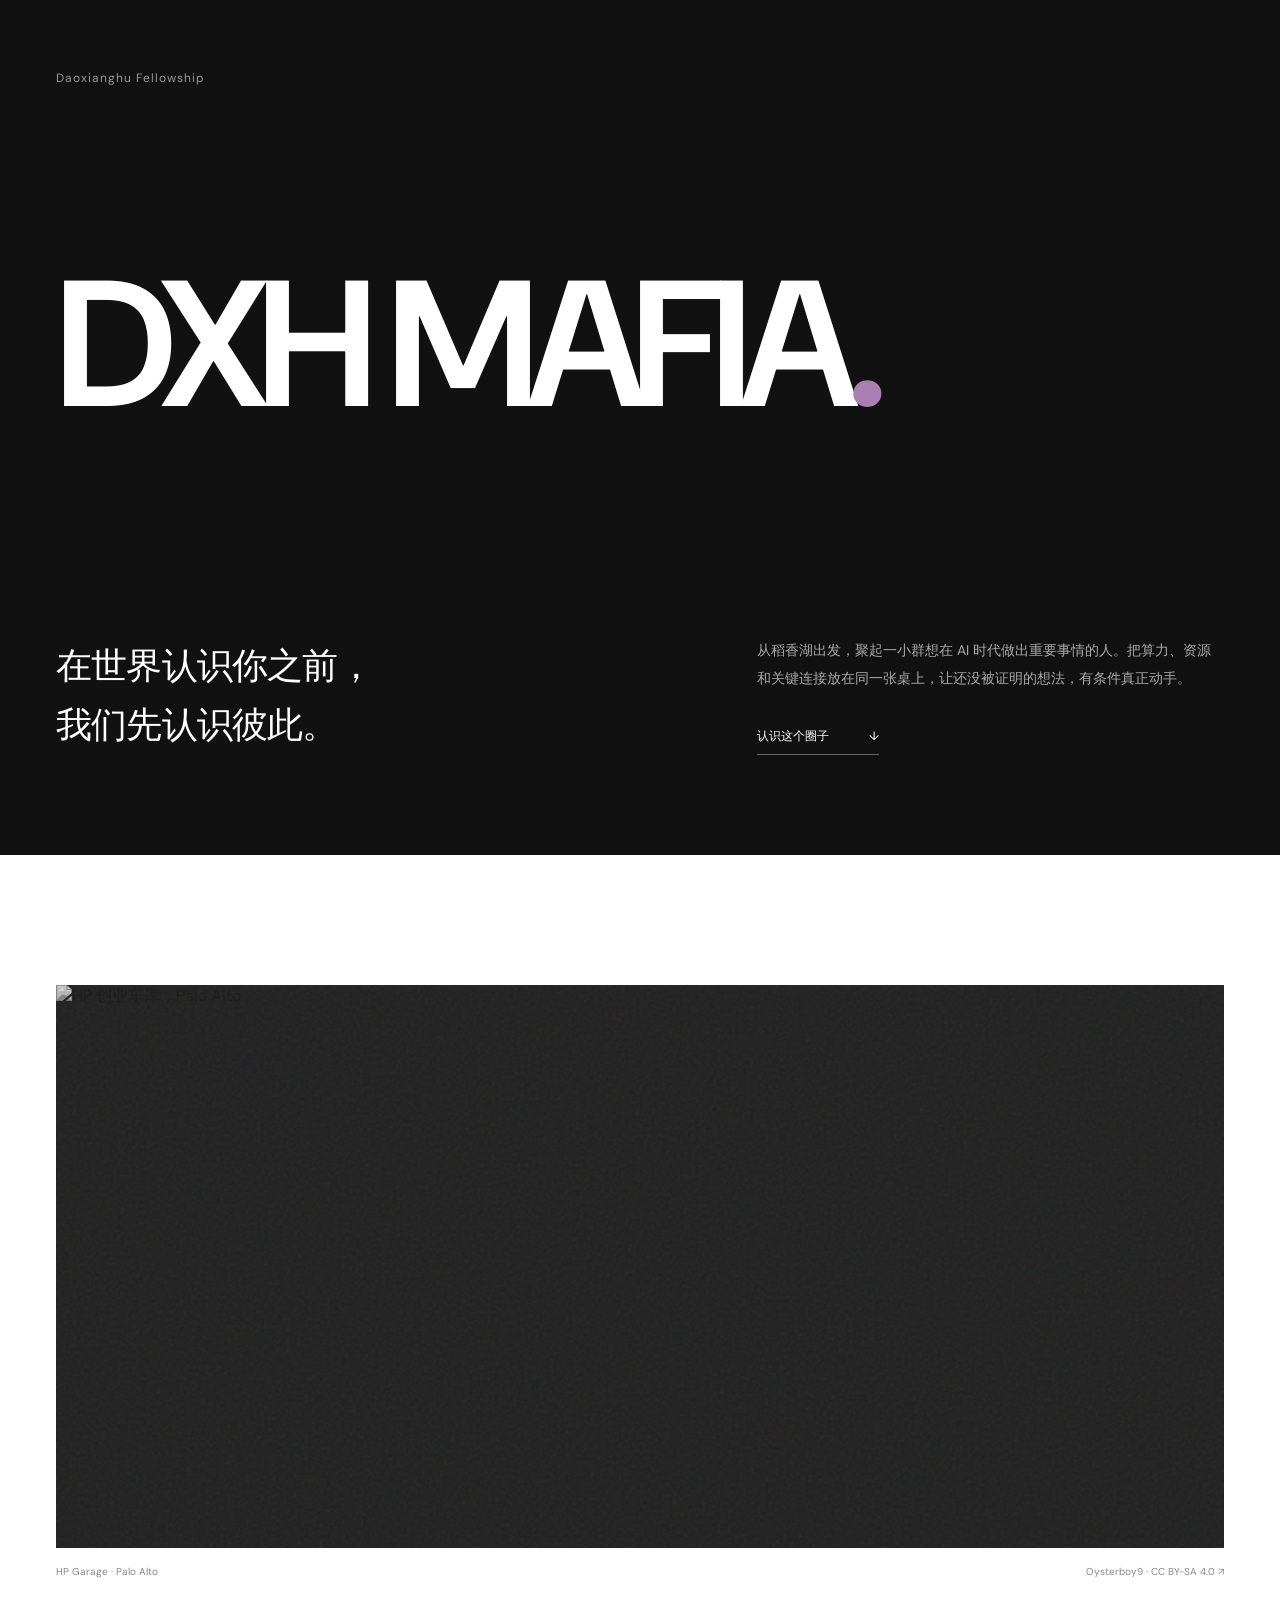
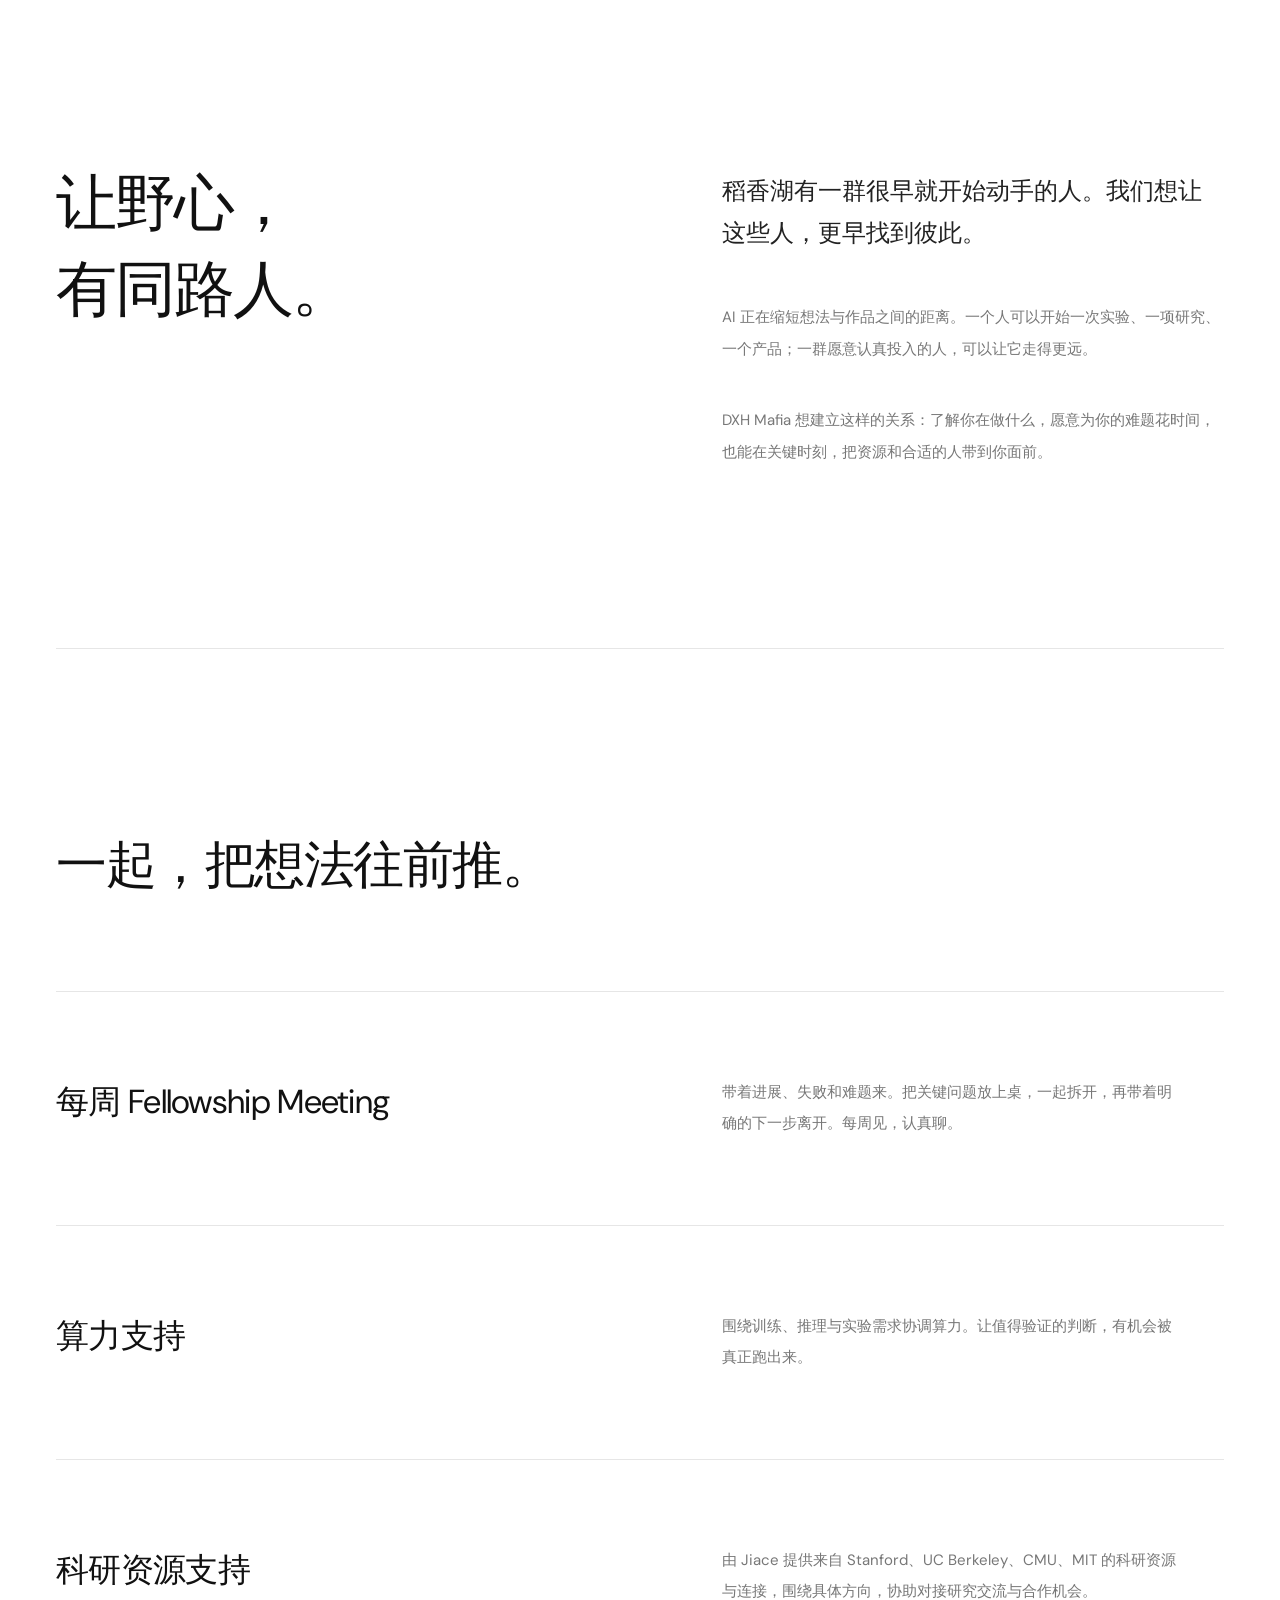
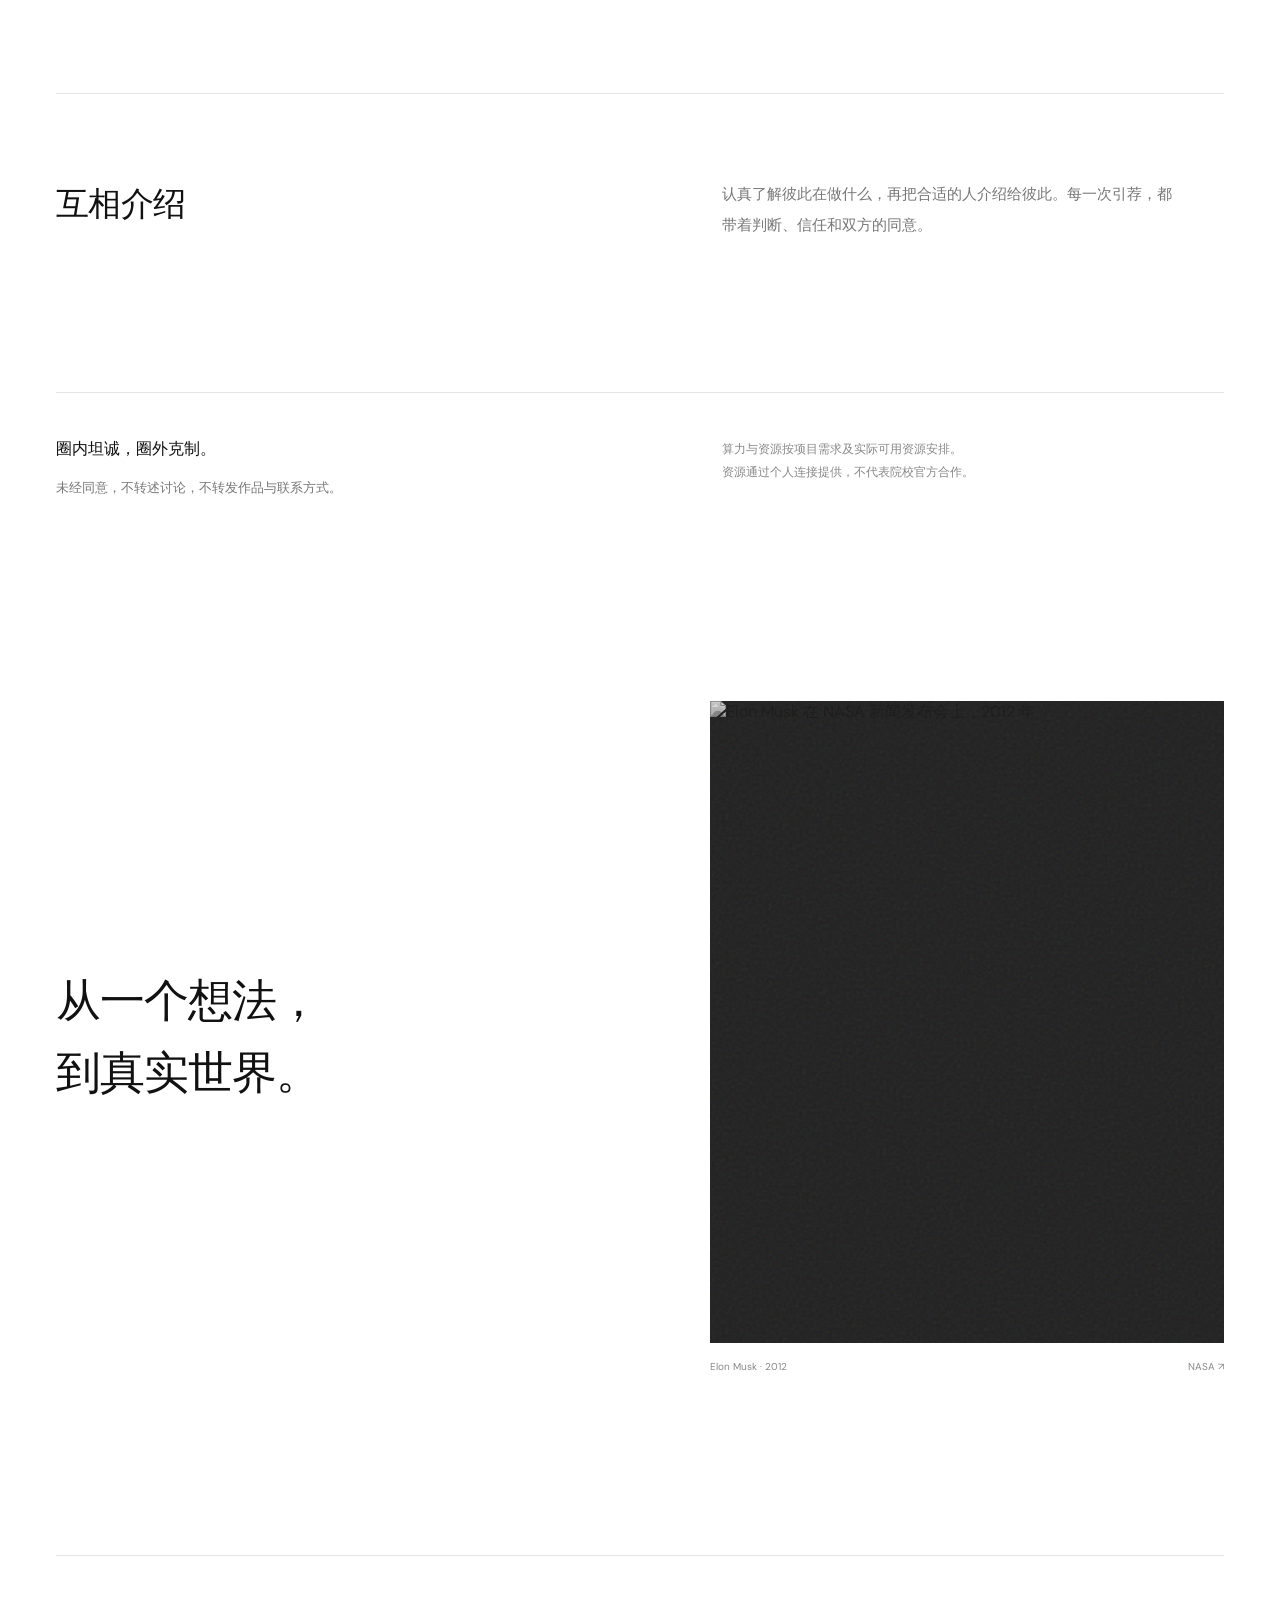
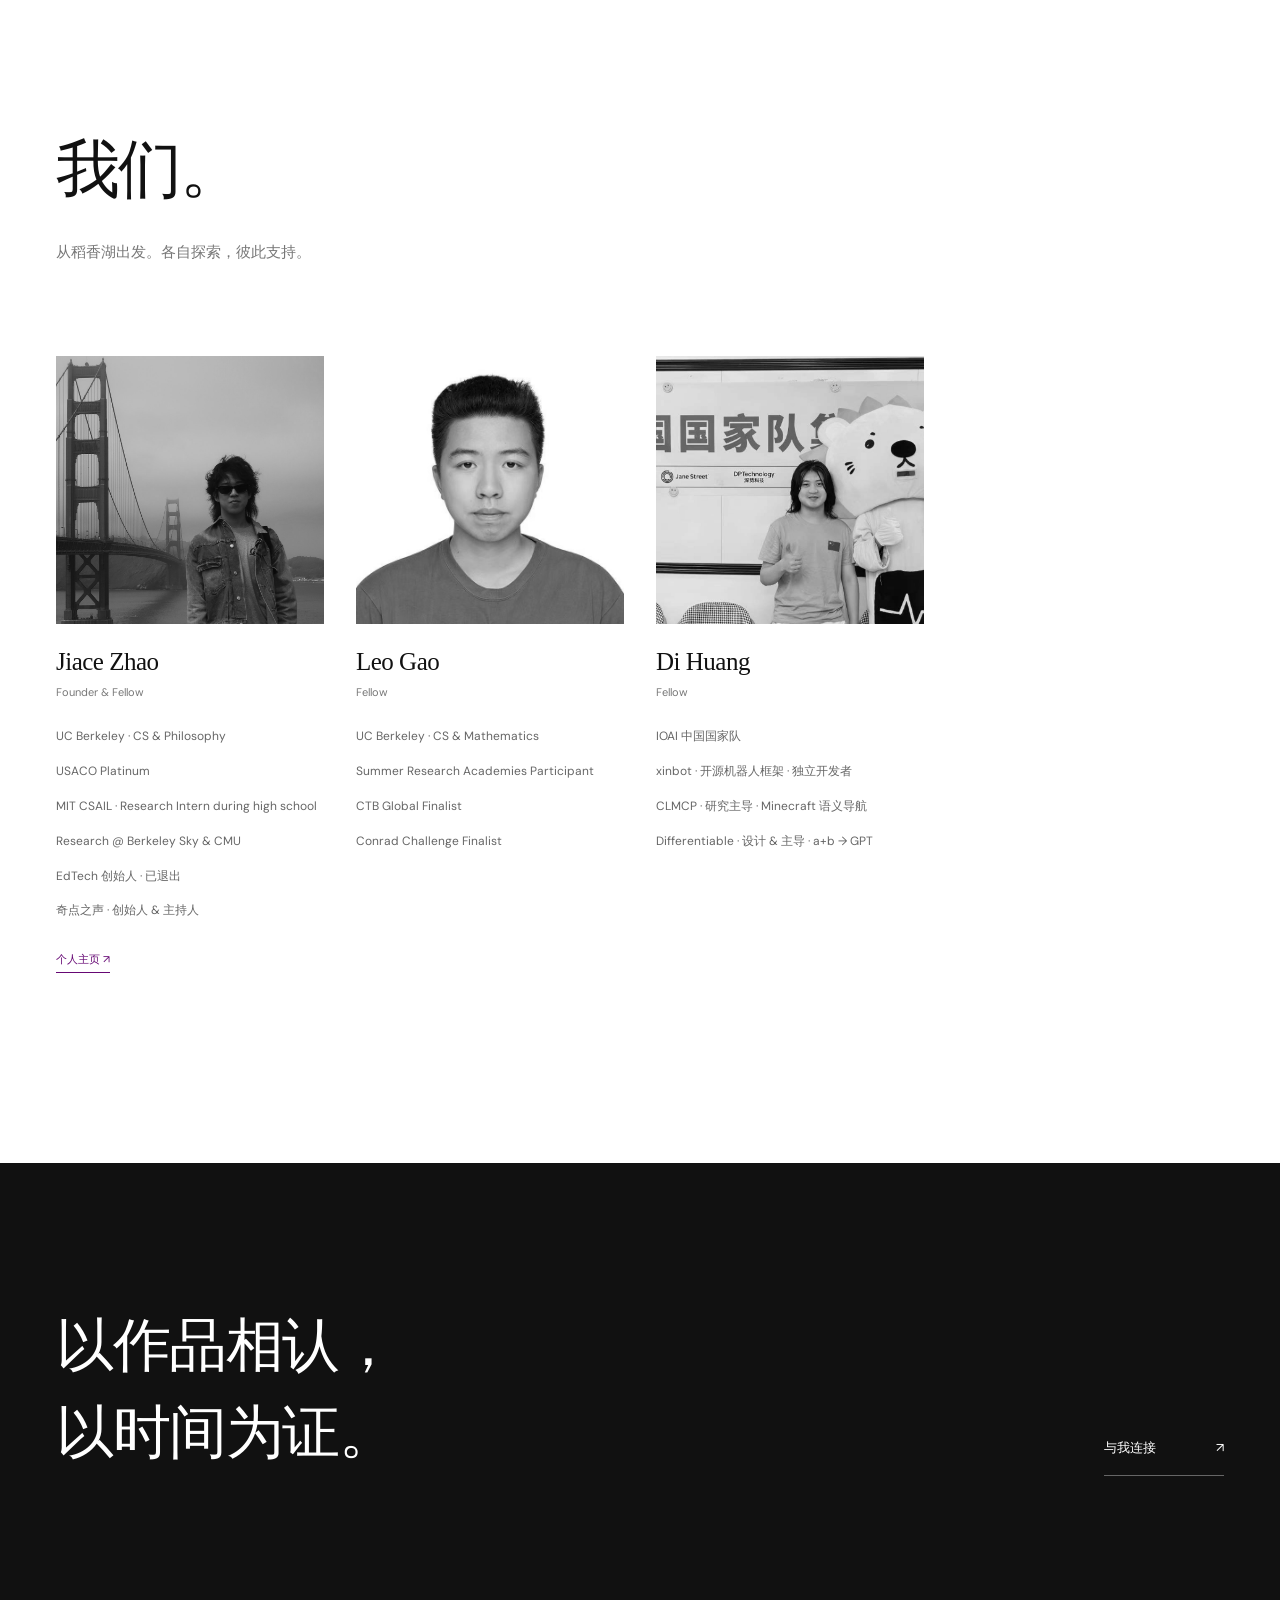
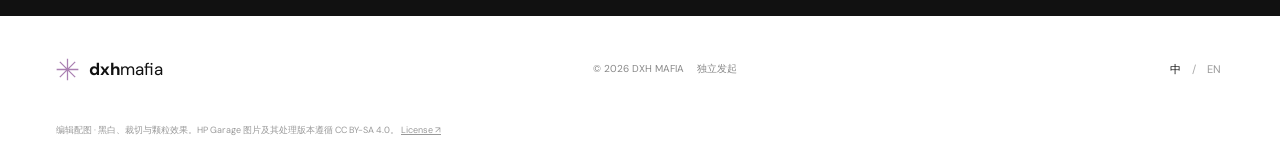
==== commit 6f2f1a34: "Add credited archival startup photography with monochrome film treatment" ====
--- a/index.html
+++ b/index.html
@@ -17,8 +17,8 @@
   <link rel="preconnect" href="https://fonts.googleapis.com">
   <link rel="preconnect" href="https://fonts.gstatic.com" crossorigin>
   <link href="https://fonts.googleapis.com/css2?family=DM+Sans:wght@400;500;550;600;650;700;750&family=IBM+Plex+Mono:wght@400;500&display=swap" rel="stylesheet">
-  <link rel="stylesheet" href="./style.css?v=air-8">
-  <script src="./app.js?v=air-8" defer></script>
+  <link rel="stylesheet" href="./style.css?v=film-9">
+  <script src="./app.js?v=film-9" defer></script>
 </head>
 <body>
   <a class="skip-link" href="#main" data-zh="跳至正文" data-en="Skip to content">跳至正文</a>
@@ -35,6 +35,7 @@
   </div>
 
 
+<figure class="editorial-photo garage-photo wrap"><div class="film-frame"><img src="https://upload.wikimedia.org/wikipedia/commons/8/80/HP_Garage.jpg" alt="HP 创业车库，Palo Alto" loading="lazy" width="2768" height="1848"></div><figcaption><span>HP Garage · Palo Alto</span><a href="https://commons.wikimedia.org/wiki/File:HP_Garage.jpg" target="_blank" rel="noopener noreferrer">Oysterboy9 · CC BY-SA 4.0 ↗</a></figcaption></figure>
 <section id="mission" class="mission wrap section" aria-labelledby="mission-title">
 
 <div class="mission-grid"><h2 id="mission-title" data-zh="让野心，
@@ -53,11 +54,14 @@
         <div class="pact-footer"><div><strong data-zh="圈内坦诚，圈外克制。" data-en="Candid inside. Discreet outside.">圈内坦诚，圈外克制。</strong><p data-zh="未经同意，不转述讨论，不转发作品与联系方式。" data-en="Ask before sharing conversations, work, or contact details.">未经同意，不转述讨论，不转发作品与联系方式。</p></div><small data-zh="算力与资源按项目需求及实际可用资源安排。\n资源通过个人连接提供，不代表院校官方合作。" data-en="Compute and resources depend on project needs and availability.\nConnections are personal, not institutional partnerships.">算力与资源按项目需求及实际可用资源安排。<br>资源通过个人连接提供，不代表院校官方合作。</small></div>
       </section>
 
+<section class="editorial-break wrap" aria-label="创业灵感"><div class="editorial-thought"><h2 data-zh="从一个想法，
+到真实世界。" data-en="From an idea
+to the real world.">从一个想法，<br>到真实世界。</h2></div><figure class="editorial-photo musk-photo"><div class="film-frame"><img src="https://www.nasa.gov/wp-content/uploads/2023/03/jsc2012e041213.jpg" alt="Elon Musk 在 NASA 新闻发布会上，2012 年" loading="lazy" width="3000" height="2000"></div><figcaption><span>Elon Musk · 2012</span><a href="https://www.nasa.gov/image-article/elon-musk-spacex-chief-executive-officer-chief-designer/" target="_blank" rel="noopener noreferrer">NASA ↗</a></figcaption></figure></section>
 <section id="people" class="directory wrap" aria-labelledby="people-heading"><div class="directory-heading"><h2 id="people-heading" data-zh="我们。" data-en="Our people.">我们。</h2><p data-zh="从稻香湖出发。各自探索，彼此支持。" data-en="From Daoxianghu. Independent paths, shared ambition.">从稻香湖出发。各自探索，彼此支持。</p></div><div class="directory-grid">
 <article class="directory-person" id="jiace"><div class="directory-photo"><img src="./assets/jiace-zhao.jpg" width="1000" height="1280" alt="Jiace Zhao"></div><div class="directory-name"><h2>Jiace Zhao</h2></div><p class="member-role">Founder &amp; Fellow</p><div class="directory-bio"><p data-zh="UC Berkeley · CS &amp; Philosophy" data-en="UC Berkeley · CS &amp; Philosophy">UC Berkeley · CS &amp; Philosophy</p><p data-zh="USACO Platinum" data-en="USACO Platinum">USACO Platinum</p><p data-zh="MIT CSAIL · Research Intern during high school" data-en="MIT CSAIL · Research Intern during high school">MIT CSAIL · Research Intern during high school</p><p data-zh="Research @ Berkeley Sky &amp; CMU" data-en="Research @ Berkeley Sky &amp; CMU">Research @ Berkeley Sky &amp; CMU</p><p data-zh="EdTech 创始人 · 已退出" data-en="Exited EdTech Founder">EdTech 创始人 · 已退出</p><p data-zh="奇点之声 · 创始人 &amp; 主持人" data-en="Singularity Voices · Founder &amp; Host">奇点之声 · 创始人 &amp; 主持人</p></div><a class="directory-link" href="https://www.jc-zhao.com/" target="_blank" rel="noopener noreferrer"><span data-zh="个人主页" data-en="Personal website">个人主页</span> ↗</a></article>
 <article class="directory-person" id="leo"><div class="directory-photo"><img src="./assets/leo-gao.jpg" width="600" height="600" alt="Leo Gao"></div><div class="directory-name"><h2>Leo Gao</h2></div><p class="member-role">Fellow</p><div class="directory-bio"><p data-zh="UC Berkeley · CS &amp; Mathematics" data-en="UC Berkeley · CS &amp; Mathematics">UC Berkeley · CS &amp; Mathematics</p><p data-zh="Summer Research Academies Participant" data-en="Summer Research Academies Participant">Summer Research Academies Participant</p><p data-zh="CTB Global Finalist" data-en="CTB Global Finalist">CTB Global Finalist</p><p data-zh="Conrad Challenge Finalist" data-en="Conrad Challenge Finalist">Conrad Challenge Finalist</p></div></article><article class="directory-person" id="di"><div class="directory-photo"><img src="./assets/di-huang.png" width="1238" height="866" alt="Di Huang" loading="lazy"></div><div class="directory-name"><h2>Di Huang</h2></div><p class="member-role">Fellow</p><div class="directory-bio"><p data-zh="IOAI 中国国家队" data-en="IOAI Team China">IOAI 中国国家队</p><p data-zh="xinbot · 开源机器人框架 · 独立开发者" data-en="xinbot · Open-source Robotics · Sole Developer">xinbot · 开源机器人框架 · 独立开发者</p><p data-zh="CLMCP · 研究主导 · Minecraft 语义导航" data-en="CLMCP · Research Lead · Minecraft Navigation">CLMCP · 研究主导 · Minecraft 语义导航</p><p data-zh="Differentiable · 设计 &amp; 主导 · a+b → GPT" data-en="Differentiable · Design &amp; Project Lead · a+b → GPT">Differentiable · 设计 &amp; 主导 · a+b → GPT</p></div></article></div></section>
       <section class="closing"><div class="wrap"><div class="closing-row"><h2 data-zh="以作品相认，\n以时间为证。" data-en="Known by our work.\nProven over time.">以作品相认，<br>以时间为证。</h2><a href="https://www.jc-zhao.com/" class="contact-button"><span data-zh="与我连接" data-en="Connect with me">与我连接</span><span aria-hidden="true">↗</span></a></div></div></section>
     </main>
-    <footer class="wrap site-footer"><a class="brand" href="#"><svg viewBox="0 0 36 36" aria-hidden="true"><path d="M18 1v34M1 18h34M6 6l24 24M6 30 30 6"/></svg><span><b>dxh</b>mafia</span></a><p>© 2026 DXH MAFIA <span data-zh="独立发起" data-en="Independently initiated">独立发起</span></p><div class="languages" aria-label="Language"><button data-locale="zh" aria-pressed="true">中</button><span>/</span><button data-locale="en" aria-pressed="false">EN</button></div></footer>
+    <footer class="wrap site-footer"><a class="brand" href="#"><svg viewBox="0 0 36 36" aria-hidden="true"><path d="M18 1v34M1 18h34M6 6l24 24M6 30 30 6"/></svg><span><b>dxh</b>mafia</span></a><p>© 2026 DXH MAFIA <span data-zh="独立发起" data-en="Independently initiated">独立发起</span></p><div class="languages" aria-label="Language"><button data-locale="zh" aria-pressed="true">中</button><span>/</span><button data-locale="en" aria-pressed="false">EN</button></div></footer><div class="image-credit wrap"><span data-zh="编辑配图 · 黑白、裁切与颗粒效果。HP Garage 图片及其处理版本遵循 CC BY-SA 4.0。" data-en="Editorial imagery · Monochrome, crop & grain treatment. HP Garage image and treatment: CC BY-SA 4.0.">编辑配图 · 黑白、裁切与颗粒效果。HP Garage 图片及其处理版本遵循 CC BY-SA 4.0。</span> <a href="https://creativecommons.org/licenses/by-sa/4.0/">License ↗</a></div>
 </body>
 </html>
--- a/style.css
+++ b/style.css
@@ -2,3 +2,6 @@
 @media(max-width:1000px){.wrap{width:calc(100% - 64px)}.directory-grid{grid-template-columns:repeat(3,minmax(0,1fr));gap:45px 24px}.hero-story,.mission-grid,.pact-grid article,.pact-footer{gap:8%}.hero h1{margin-bottom:80px}.section{padding-block:140px}}
 @media(max-width:640px){.wrap{width:calc(100% - 40px)}.hero{min-height:90svh;padding-top:38px;padding-bottom:70px}.hero-label{font-size:10px}.hero h1{font-size:14vw;margin:70px 0}.hero-story{grid-template-columns:1fr;gap:38px}.hero-story h2{font-size:28px}.hero-story p{font-size:13px;max-width:360px}.section{padding-block:100px}.mission-grid{grid-template-columns:1fr;gap:50px}.mission-grid h2{font-size:43px;letter-spacing:-1px}.mission-copy{padding:0}.mission-copy .mission-lead{font-size:22px;margin-bottom:32px}.mission-copy p{font-size:14px;margin-bottom:28px}.section-heading{margin-bottom:55px}.section-heading h2{font-size:32px;letter-spacing:-1px}.pact-grid article{grid-template-columns:1fr;gap:25px;padding-block:52px}.pact-grid h3{font-size:25px}.pact-grid p{font-size:14px}.pact-footer{grid-template-columns:1fr;gap:30px;margin-top:35px}.directory{padding-block:100px 110px}.directory-heading{margin-bottom:55px}.directory-heading h2{font-size:48px}.directory-heading>p{font-size:13px}.directory-grid{grid-template-columns:repeat(2,minmax(0,1fr));gap:55px 22px}.directory-name h2{font-size:22px}.directory-bio p{font-size:11px}.directory-name{margin-top:20px}.member-role{font-size:10px;margin-bottom:22px}.closing{padding-block:90px}.closing-row{display:block}.closing h2{font-size:36px}.contact-button{margin-top:45px;max-width:250px}.site-footer{flex-wrap:wrap;gap:20px}.site-footer p{order:3;width:100%;margin:0}.languages{margin-left:auto}}
 @media(prefers-reduced-motion:reduce){html{scroll-behavior:auto}*,*::before,*::after{transition:none!important;animation:none!important}.reveal.is-pending{opacity:1;transform:none}}
+
+/* Archival photographs, styled in-browser without altering the originals. */
+.editorial-photo{margin-block:0}.garage-photo{padding-top:130px}.film-frame{position:relative;overflow:hidden;background:#222;isolation:isolate}.film-frame img{display:block;width:100%;height:100%;object-fit:cover;filter:grayscale(1) contrast(.88) brightness(.88);transition:transform 1.4s ease}.film-frame:hover img{transform:scale(1.025)}.film-frame::after{content:"";position:absolute;inset:0;pointer-events:none;opacity:.28;mix-blend-mode:soft-light;background-image:url("data:image/svg+xml,%3Csvg viewBox='0 0 180 180' xmlns='http://www.w3.org/2000/svg'%3E%3Cfilter id='n'%3E%3CfeTurbulence type='fractalNoise' baseFrequency='.85' numOctaves='3' stitchTiles='stitch'/%3E%3C/filter%3E%3Cpath fill='%23fff' filter='url(%23n)' d='M0 0h180v180H0z'/%3E%3C/svg%3E")}.garage-photo .film-frame{height:clamp(280px,44vw,570px)}.garage-photo img{object-position:50% 58%}.editorial-photo figcaption{display:flex;justify-content:space-between;gap:20px;margin-top:15px;font-size:10px;line-height:1.7;color:#888}.editorial-photo figcaption a:hover{color:var(--purple)}.editorial-break{display:grid;grid-template-columns:1fr 1fr;align-items:center;gap:12%;padding-block:80px 180px}.editorial-thought h2{white-space:pre-line;font-size:clamp(32px,3.5vw,48px);font-weight:400;line-height:1.6;letter-spacing:-1px;margin:0}.musk-photo{margin:0}.musk-photo .film-frame{aspect-ratio:4/5}.musk-photo img{object-position:50% 35%}.image-credit{padding-bottom:30px;color:#999;font-size:9px;line-height:1.8}.image-credit a{text-decoration:underline}@media(max-width:640px){.garage-photo{padding-top:70px}.editorial-break{grid-template-columns:1fr;gap:45px;padding-block:20px 100px}.editorial-photo figcaption{font-size:9px}.musk-photo{max-width:420px}.editorial-thought h2{font-size:34px}.image-credit{font-size:8px}}
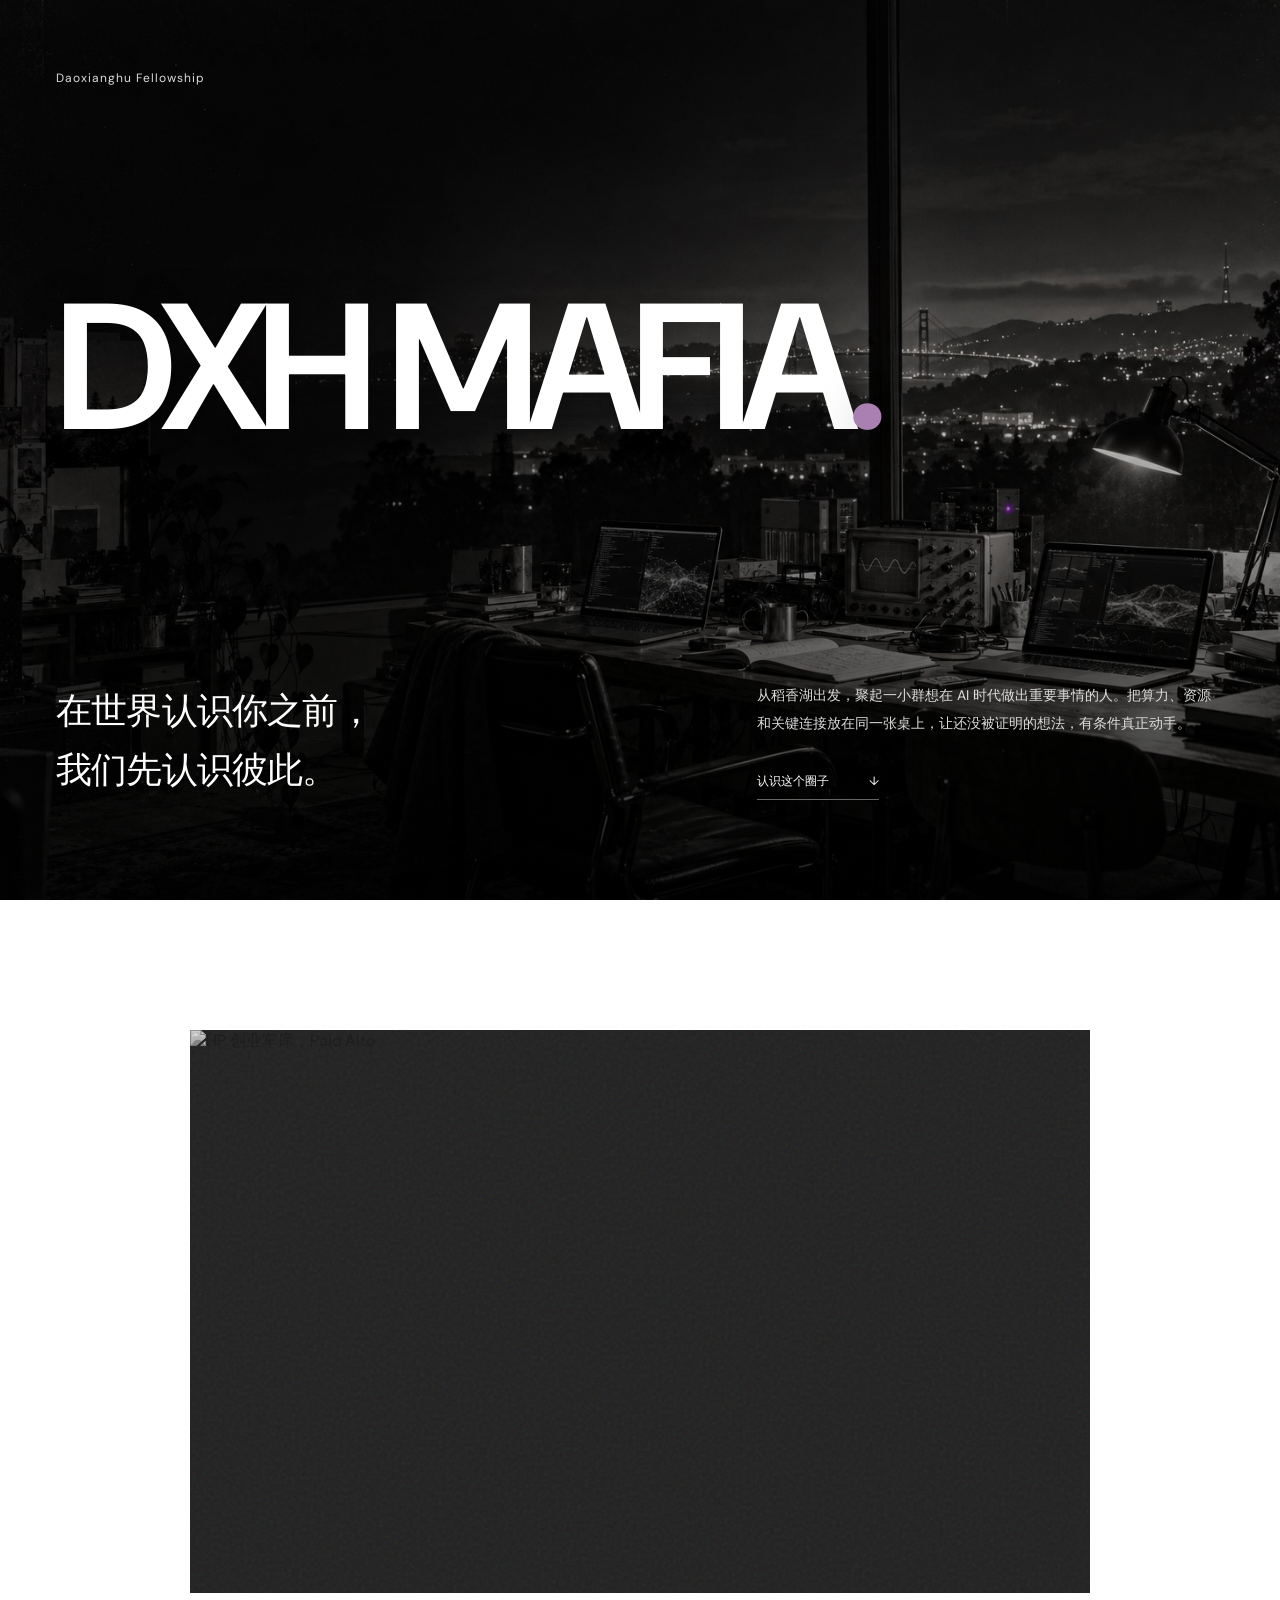
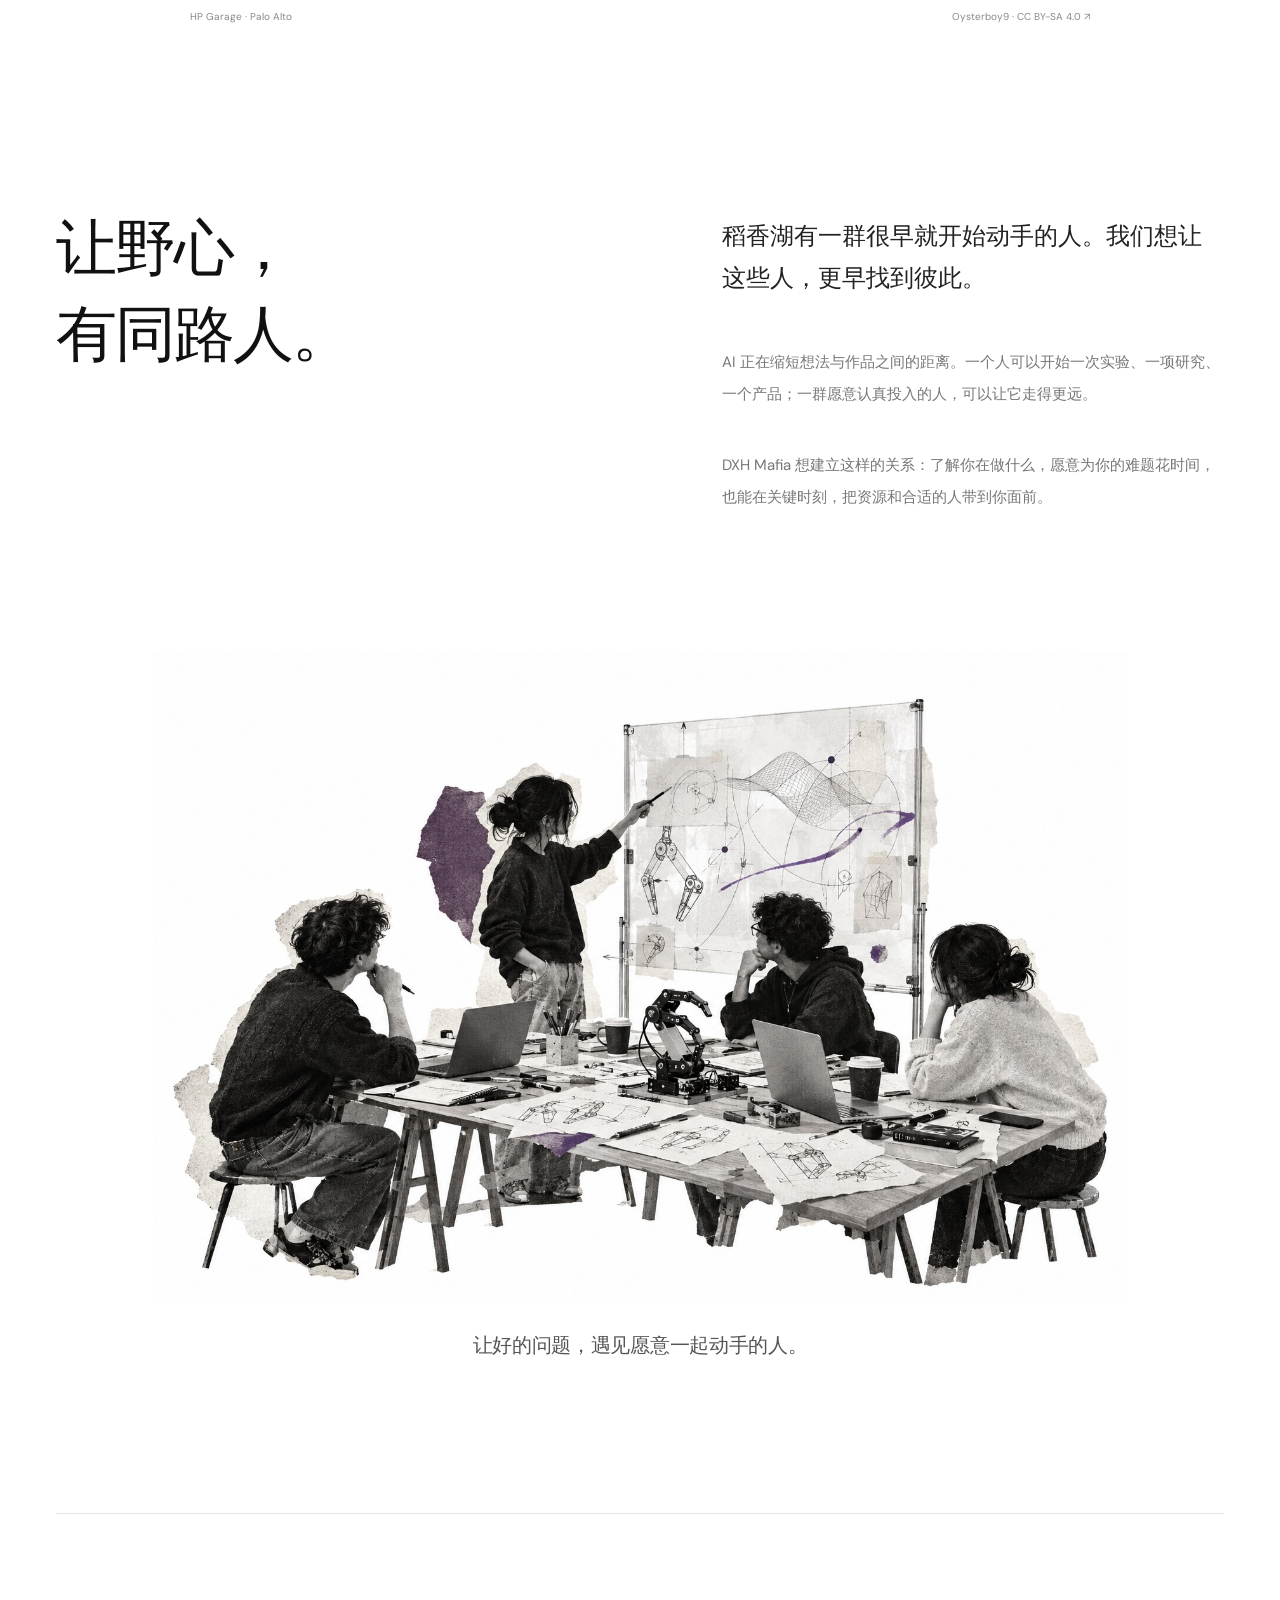
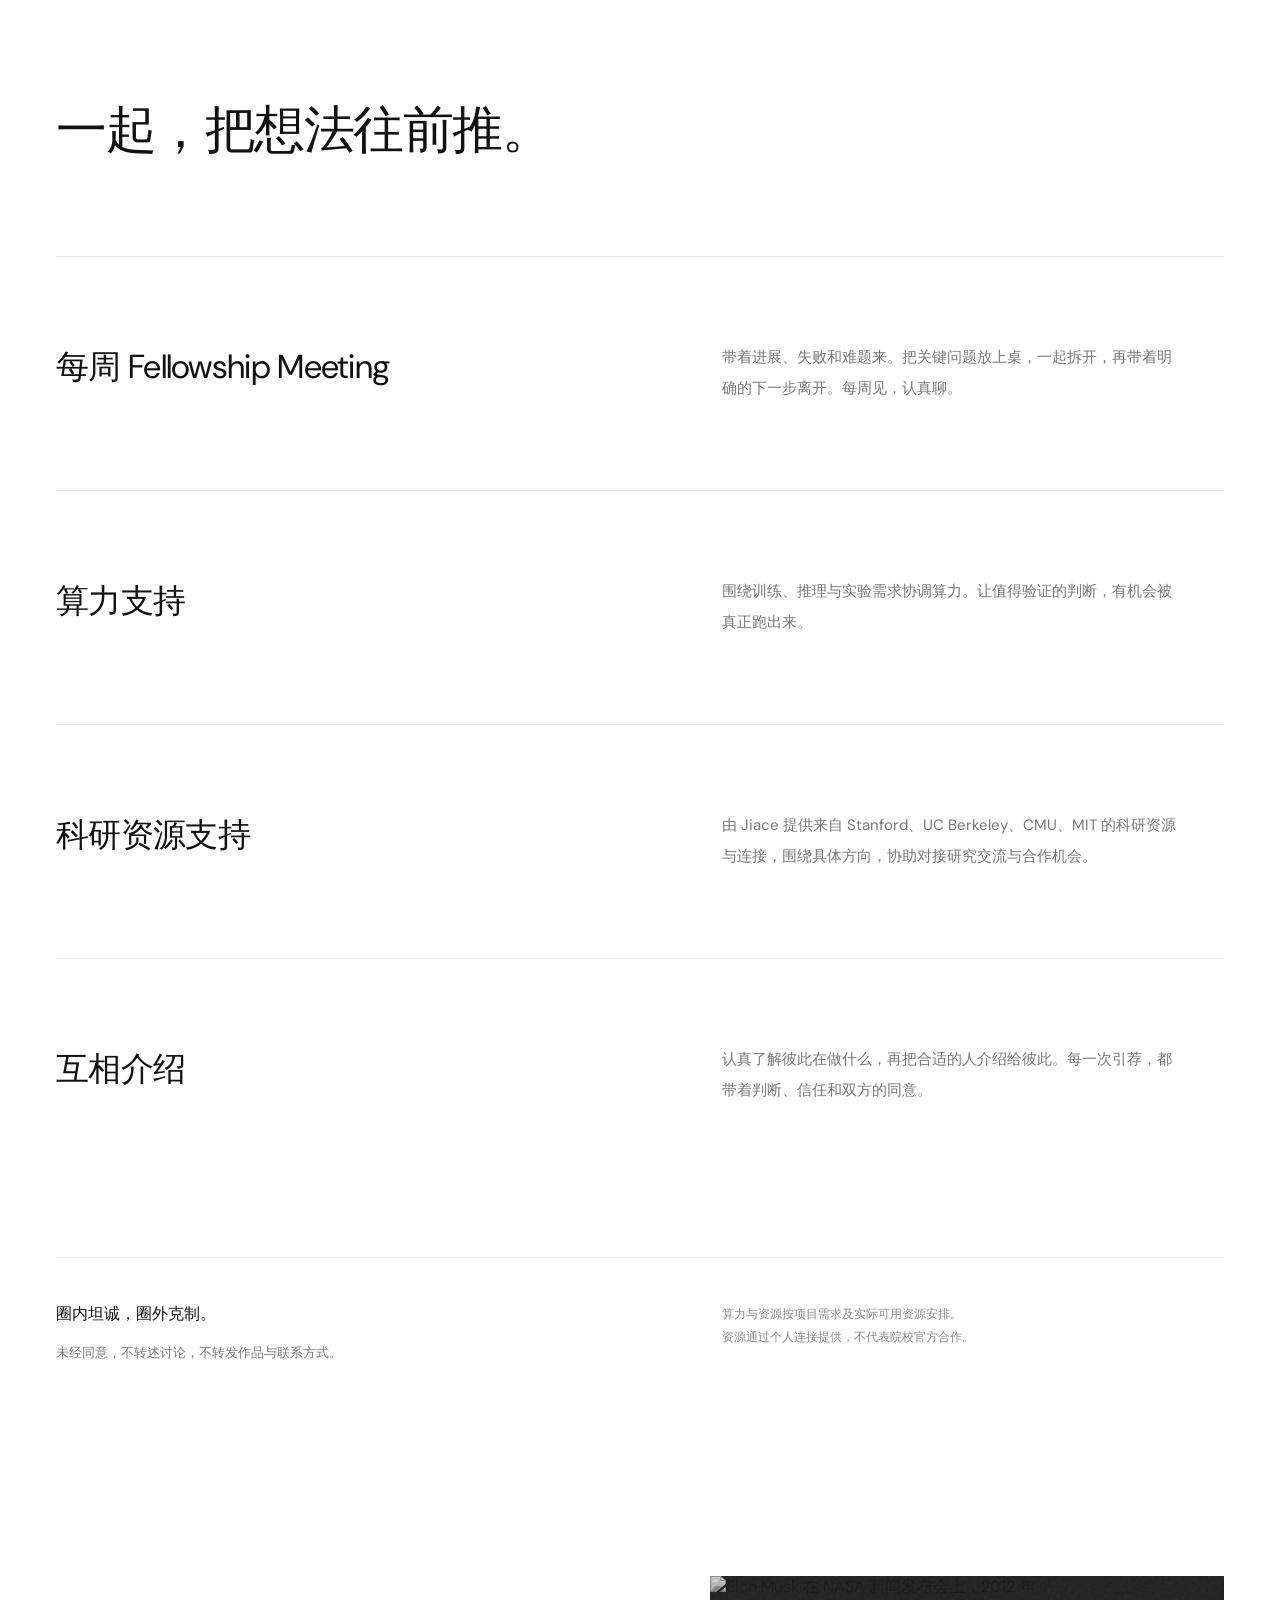
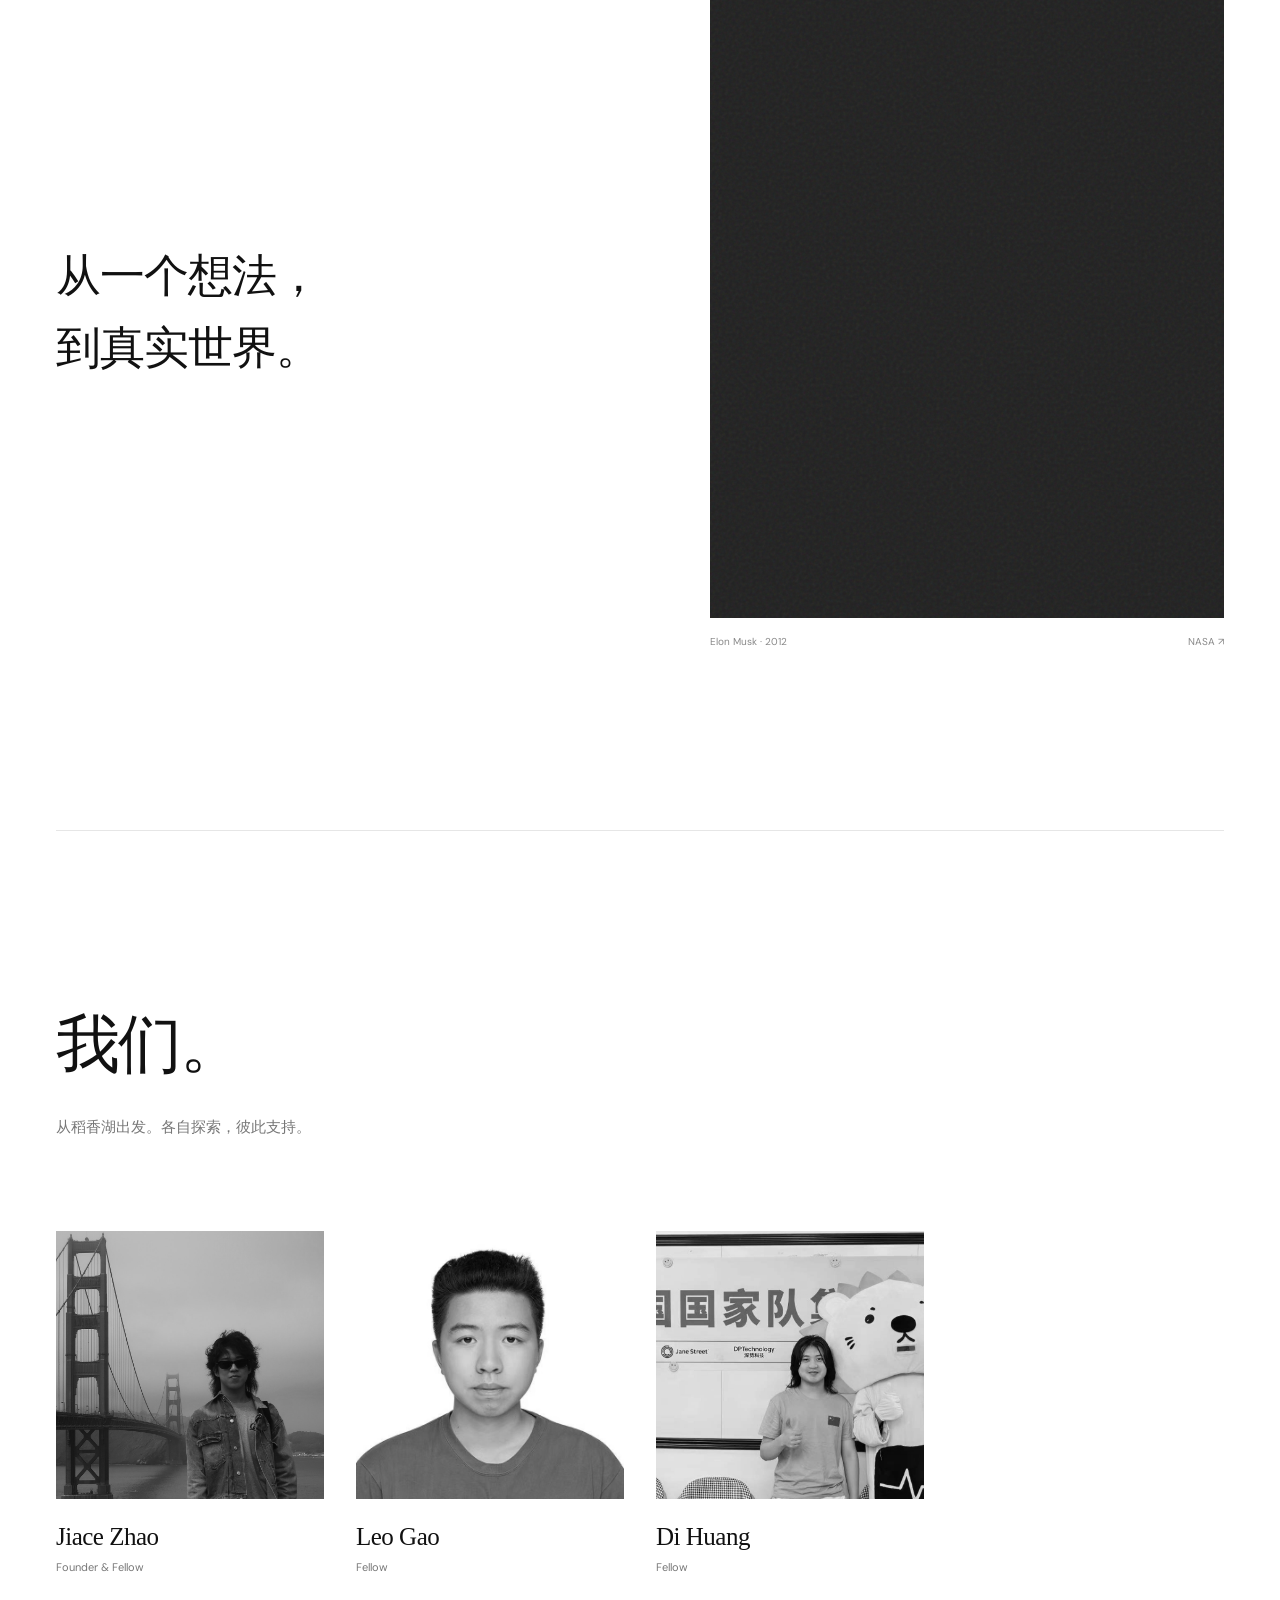
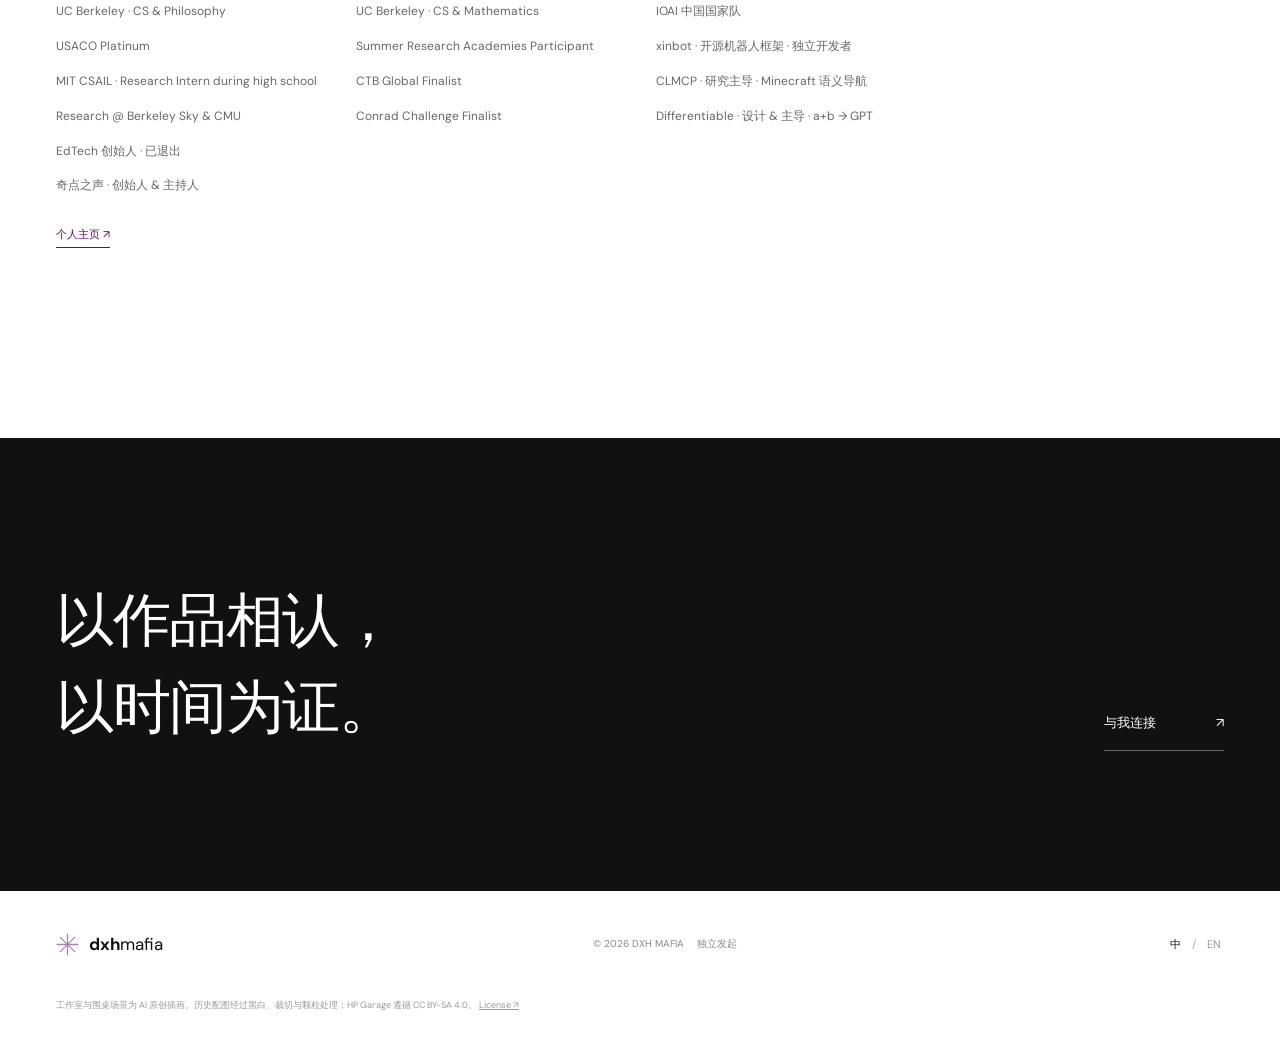
==== commit 743929be: "Add original studio and builder collage illustrations" ====
--- a/index.html
+++ b/index.html
@@ -17,14 +17,14 @@
   <link rel="preconnect" href="https://fonts.googleapis.com">
   <link rel="preconnect" href="https://fonts.gstatic.com" crossorigin>
   <link href="https://fonts.googleapis.com/css2?family=DM+Sans:wght@400;500;550;600;650;700;750&family=IBM+Plex+Mono:wght@400;500&display=swap" rel="stylesheet">
-  <link rel="stylesheet" href="./style.css?v=film-9">
-  <script src="./app.js?v=film-9" defer></script>
+  <link rel="stylesheet" href="./style.css?v=collage-10">
+  <script src="./app.js?v=collage-10" defer></script>
 </head>
 <body>
   <a class="skip-link" href="#main" data-zh="跳至正文" data-en="Skip to content">跳至正文</a>
 
 <main id="main">
-    <div class="dark-opening">
+    <div class="dark-opening studio-opening"><img class="studio-background" src="./assets/studio-collage.jpg" alt="" fetchpriority="high">
       <section id="vision" class="hero wrap" aria-labelledby="site-title">
         <div class="hero-label">Daoxianghu Fellowship</div>
         <h1 id="site-title">DXH MAFIA<span class="period">.</span></h1>
@@ -42,7 +42,7 @@
 有同路人。" data-en="Ambition deserves
 company.">让野心，<br>有同路人。</h2><div class="mission-copy"><p class="mission-lead" data-zh="稻香湖有一群很早就开始动手的人。我们想让这些人，更早找到彼此。" data-en="Some people from Daoxianghu are already building. We want them to find each other sooner.">稻香湖有一群很早就开始动手的人。我们想让这些人，更早找到彼此。</p><p data-zh="AI 正在缩短想法与作品之间的距离。一个人可以开始一次实验、一项研究、一个产品；一群愿意认真投入的人，可以让它走得更远。" data-en="AI is shortening the distance between an idea and something real. One person can start an experiment, a research project, a product. A committed circle can help take it further.">AI 正在缩短想法与作品之间的距离。一个人可以开始一次实验、一项研究、一个产品；一群愿意认真投入的人，可以让它走得更远。</p><p data-zh="DXH Mafia 想建立这样的关系：了解你在做什么，愿意为你的难题花时间，也能在关键时刻，把资源和合适的人带到你面前。" data-en="DXH Mafia exists for that kind of relationship: people who know your work, spend time on your hard problems, and bring the right resources and people within reach.">DXH Mafia 想建立这样的关系：了解你在做什么，愿意为你的难题花时间，也能在关键时刻，把资源和合适的人带到你面前。</p></div></div>
 
-</section>      <section id="pact" class="pact wrap section" aria-labelledby="pact-title">
+</section>      <figure class="builders-collage wrap"><img src="./assets/builders-collage.jpg" alt="原创拼贴插画：年轻创作者围桌交流代码与机器人原型" loading="lazy" width="1536" height="1024"><figcaption data-zh="让好的问题，遇见愿意一起动手的人。" data-en="Good questions deserve people who will build together.">让好的问题，遇见愿意一起动手的人。</figcaption></figure><section id="pact" class="pact wrap section" aria-labelledby="pact-title">
         
         <div class="section-heading"><h2 id="pact-title" data-zh="一起，把想法往前推。" data-en="Move ideas forward. Together.">一起，把想法往前推。</h2></div>
         <div class="pact-grid">
@@ -62,6 +62,6 @@
 <article class="directory-person" id="leo"><div class="directory-photo"><img src="./assets/leo-gao.jpg" width="600" height="600" alt="Leo Gao"></div><div class="directory-name"><h2>Leo Gao</h2></div><p class="member-role">Fellow</p><div class="directory-bio"><p data-zh="UC Berkeley · CS &amp; Mathematics" data-en="UC Berkeley · CS &amp; Mathematics">UC Berkeley · CS &amp; Mathematics</p><p data-zh="Summer Research Academies Participant" data-en="Summer Research Academies Participant">Summer Research Academies Participant</p><p data-zh="CTB Global Finalist" data-en="CTB Global Finalist">CTB Global Finalist</p><p data-zh="Conrad Challenge Finalist" data-en="Conrad Challenge Finalist">Conrad Challenge Finalist</p></div></article><article class="directory-person" id="di"><div class="directory-photo"><img src="./assets/di-huang.png" width="1238" height="866" alt="Di Huang" loading="lazy"></div><div class="directory-name"><h2>Di Huang</h2></div><p class="member-role">Fellow</p><div class="directory-bio"><p data-zh="IOAI 中国国家队" data-en="IOAI Team China">IOAI 中国国家队</p><p data-zh="xinbot · 开源机器人框架 · 独立开发者" data-en="xinbot · Open-source Robotics · Sole Developer">xinbot · 开源机器人框架 · 独立开发者</p><p data-zh="CLMCP · 研究主导 · Minecraft 语义导航" data-en="CLMCP · Research Lead · Minecraft Navigation">CLMCP · 研究主导 · Minecraft 语义导航</p><p data-zh="Differentiable · 设计 &amp; 主导 · a+b → GPT" data-en="Differentiable · Design &amp; Project Lead · a+b → GPT">Differentiable · 设计 &amp; 主导 · a+b → GPT</p></div></article></div></section>
       <section class="closing"><div class="wrap"><div class="closing-row"><h2 data-zh="以作品相认，\n以时间为证。" data-en="Known by our work.\nProven over time.">以作品相认，<br>以时间为证。</h2><a href="https://www.jc-zhao.com/" class="contact-button"><span data-zh="与我连接" data-en="Connect with me">与我连接</span><span aria-hidden="true">↗</span></a></div></div></section>
     </main>
-    <footer class="wrap site-footer"><a class="brand" href="#"><svg viewBox="0 0 36 36" aria-hidden="true"><path d="M18 1v34M1 18h34M6 6l24 24M6 30 30 6"/></svg><span><b>dxh</b>mafia</span></a><p>© 2026 DXH MAFIA <span data-zh="独立发起" data-en="Independently initiated">独立发起</span></p><div class="languages" aria-label="Language"><button data-locale="zh" aria-pressed="true">中</button><span>/</span><button data-locale="en" aria-pressed="false">EN</button></div></footer><div class="image-credit wrap"><span data-zh="编辑配图 · 黑白、裁切与颗粒效果。HP Garage 图片及其处理版本遵循 CC BY-SA 4.0。" data-en="Editorial imagery · Monochrome, crop & grain treatment. HP Garage image and treatment: CC BY-SA 4.0.">编辑配图 · 黑白、裁切与颗粒效果。HP Garage 图片及其处理版本遵循 CC BY-SA 4.0。</span> <a href="https://creativecommons.org/licenses/by-sa/4.0/">License ↗</a></div>
+    <footer class="wrap site-footer"><a class="brand" href="#"><svg viewBox="0 0 36 36" aria-hidden="true"><path d="M18 1v34M1 18h34M6 6l24 24M6 30 30 6"/></svg><span><b>dxh</b>mafia</span></a><p>© 2026 DXH MAFIA <span data-zh="独立发起" data-en="Independently initiated">独立发起</span></p><div class="languages" aria-label="Language"><button data-locale="zh" aria-pressed="true">中</button><span>/</span><button data-locale="en" aria-pressed="false">EN</button></div></footer><div class="image-credit wrap"><span data-zh="工作室与围桌场景为 AI 原创插画。历史配图经过黑白、裁切与颗粒处理；HP Garage 遵循 CC BY-SA 4.0。" data-en="Editorial imagery · Monochrome, crop & grain treatment. HP Garage image and treatment: CC BY-SA 4.0.">工作室与围桌场景为 AI 原创插画。历史配图经过黑白、裁切与颗粒处理；HP Garage 遵循 CC BY-SA 4.0。</span> <a href="https://creativecommons.org/licenses/by-sa/4.0/">License ↗</a></div>
 </body>
 </html>
--- a/style.css
+++ b/style.css
@@ -5,3 +5,6 @@
 
 /* Archival photographs, styled in-browser without altering the originals. */
 .editorial-photo{margin-block:0}.garage-photo{padding-top:130px}.film-frame{position:relative;overflow:hidden;background:#222;isolation:isolate}.film-frame img{display:block;width:100%;height:100%;object-fit:cover;filter:grayscale(1) contrast(.88) brightness(.88);transition:transform 1.4s ease}.film-frame:hover img{transform:scale(1.025)}.film-frame::after{content:"";position:absolute;inset:0;pointer-events:none;opacity:.28;mix-blend-mode:soft-light;background-image:url("data:image/svg+xml,%3Csvg viewBox='0 0 180 180' xmlns='http://www.w3.org/2000/svg'%3E%3Cfilter id='n'%3E%3CfeTurbulence type='fractalNoise' baseFrequency='.85' numOctaves='3' stitchTiles='stitch'/%3E%3C/filter%3E%3Cpath fill='%23fff' filter='url(%23n)' d='M0 0h180v180H0z'/%3E%3C/svg%3E")}.garage-photo .film-frame{height:clamp(280px,44vw,570px)}.garage-photo img{object-position:50% 58%}.editorial-photo figcaption{display:flex;justify-content:space-between;gap:20px;margin-top:15px;font-size:10px;line-height:1.7;color:#888}.editorial-photo figcaption a:hover{color:var(--purple)}.editorial-break{display:grid;grid-template-columns:1fr 1fr;align-items:center;gap:12%;padding-block:80px 180px}.editorial-thought h2{white-space:pre-line;font-size:clamp(32px,3.5vw,48px);font-weight:400;line-height:1.6;letter-spacing:-1px;margin:0}.musk-photo{margin:0}.musk-photo .film-frame{aspect-ratio:4/5}.musk-photo img{object-position:50% 35%}.image-credit{padding-bottom:30px;color:#999;font-size:9px;line-height:1.8}.image-credit a{text-decoration:underline}@media(max-width:640px){.garage-photo{padding-top:70px}.editorial-break{grid-template-columns:1fr;gap:45px;padding-block:20px 100px}.editorial-photo figcaption{font-size:9px}.musk-photo{max-width:420px}.editorial-thought h2{font-size:34px}.image-credit{font-size:8px}}
+
+/* Original scene-led artwork inspired by the residency format. */
+.studio-opening{position:relative;isolation:isolate;overflow:hidden}.studio-background{position:absolute;inset:0;width:100%;height:100%;object-fit:cover;object-position:center;z-index:-2}.studio-opening::after{content:"";position:absolute;inset:0;background:linear-gradient(180deg,rgba(0,0,0,.4),rgba(0,0,0,.15) 38%,rgba(0,0,0,.86));z-index:-1}.studio-opening .hero{min-height:100svh}.studio-opening .hero-label{color:#ddd}.studio-opening .hero-story p{color:#ddd}.studio-opening .hero h1{text-shadow:0 2px 40px #0004}.builders-collage{margin-block:-40px 150px;text-align:center}.builders-collage img{width:100%;height:auto;max-height:650px;object-fit:contain;display:block}.builders-collage figcaption{font-size:20px;line-height:1.8;letter-spacing:-.3px;margin-top:24px;color:#555}.garage-photo{max-width:900px}.editorial-break{padding-top:90px}@media(max-width:640px){.studio-background{object-position:62% center}.studio-opening .hero{min-height:90svh}.builders-collage{margin-block:-20px 90px}.builders-collage figcaption{font-size:15px;margin-top:20px}.builders-collage img{width:calc(100% + 24px);max-width:none;margin-left:-12px}.garage-photo{padding-top:90px}}
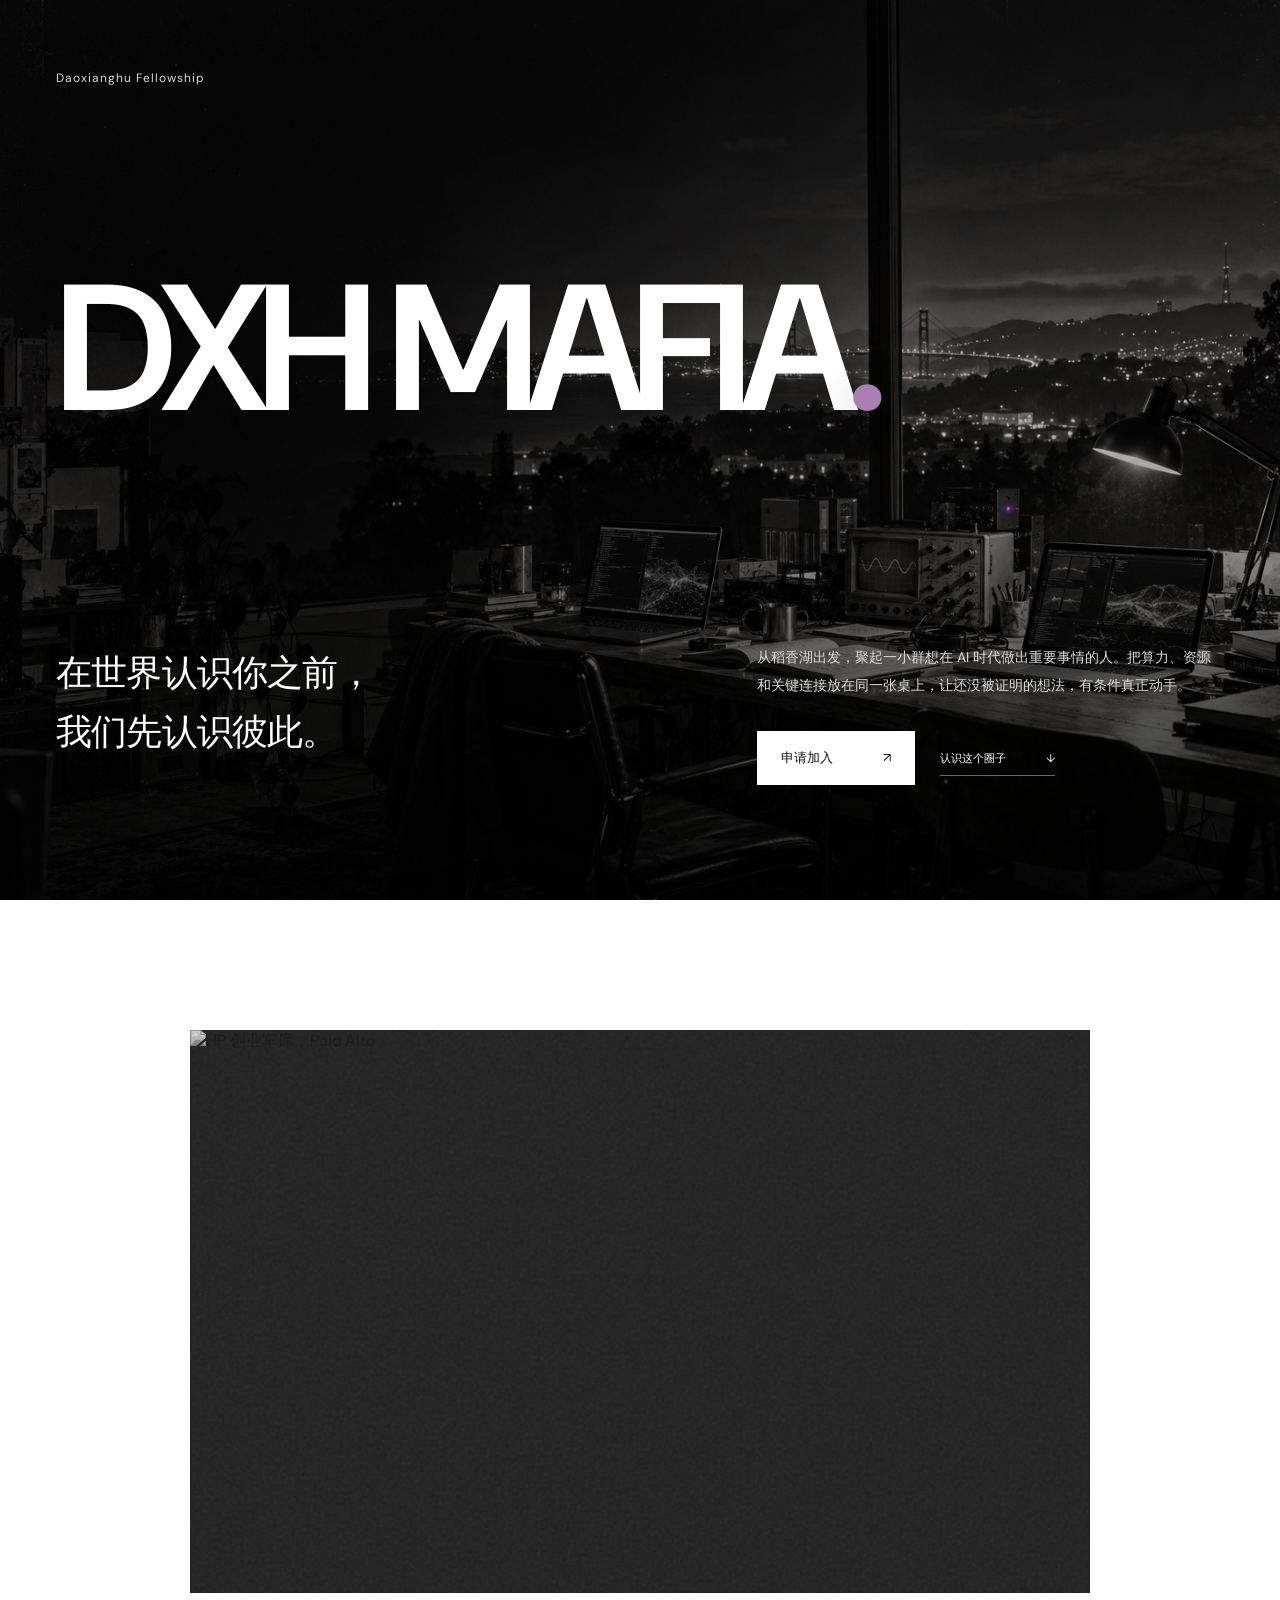
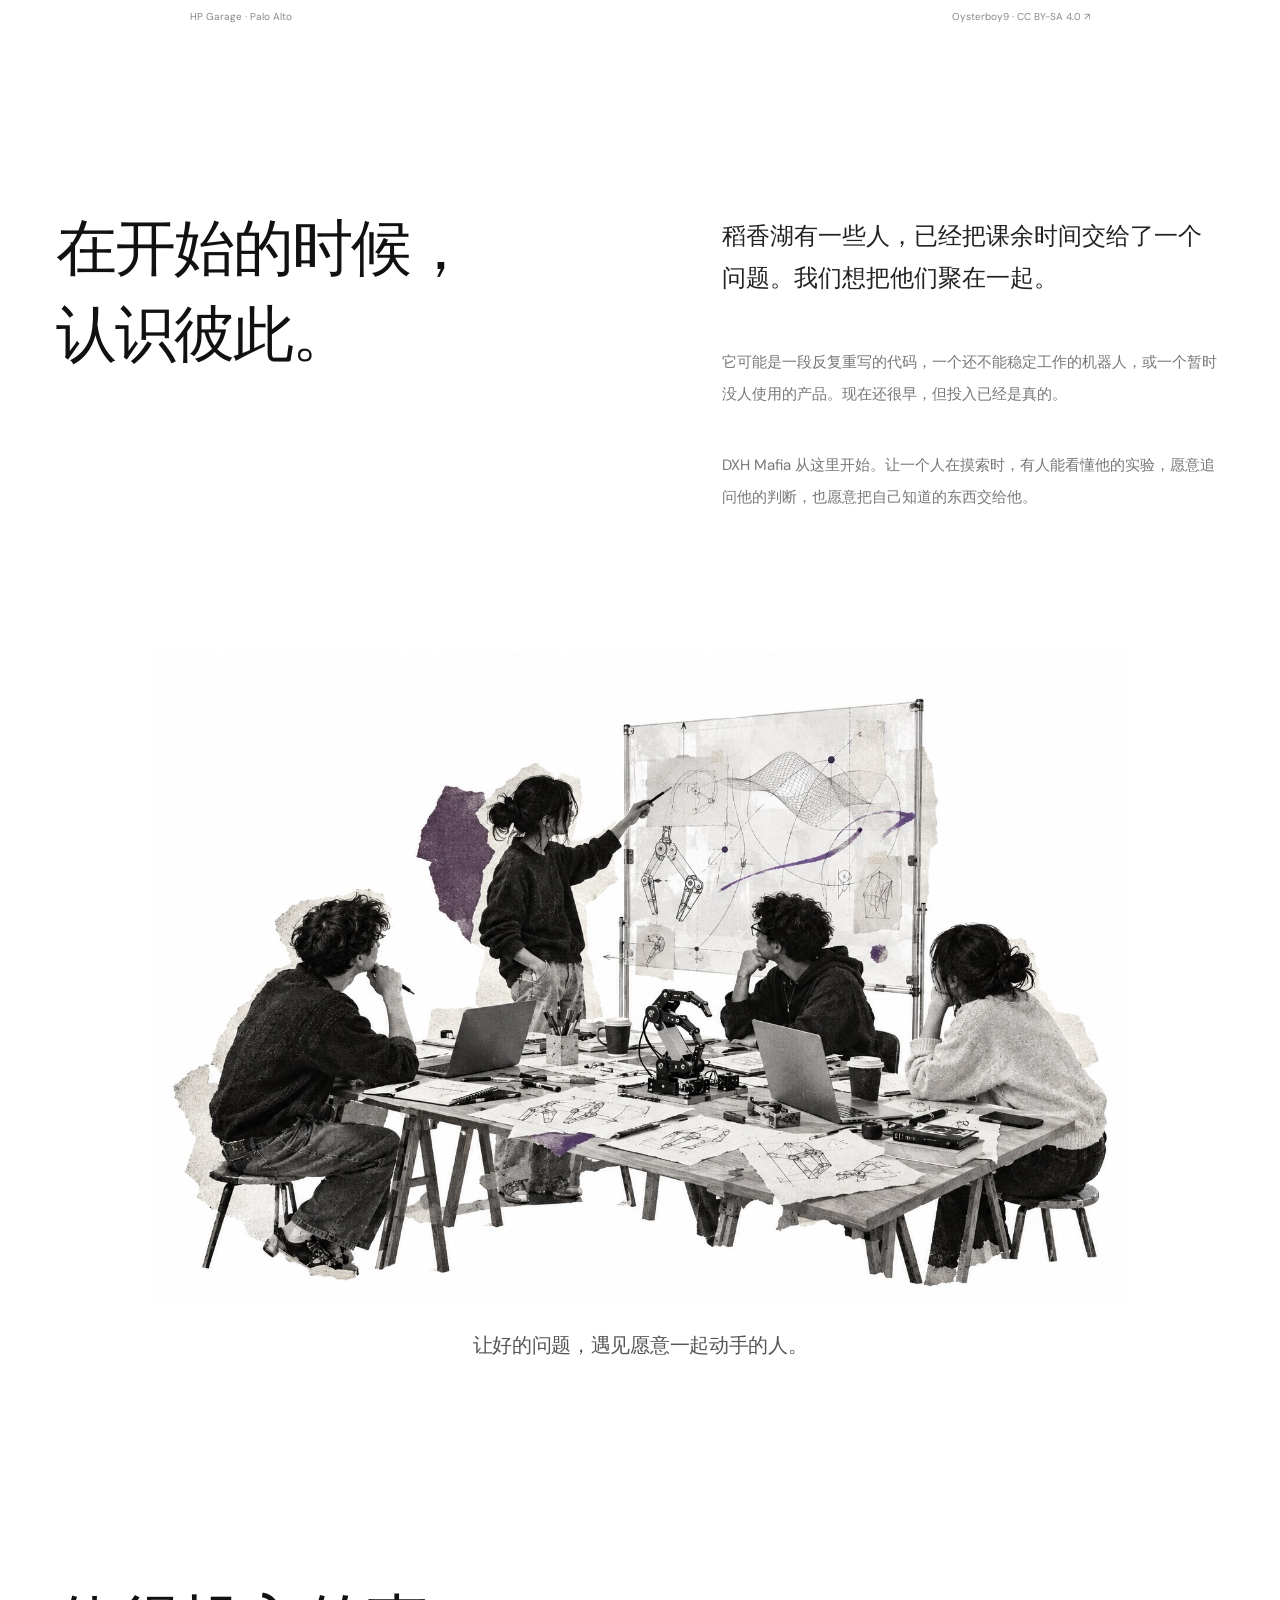
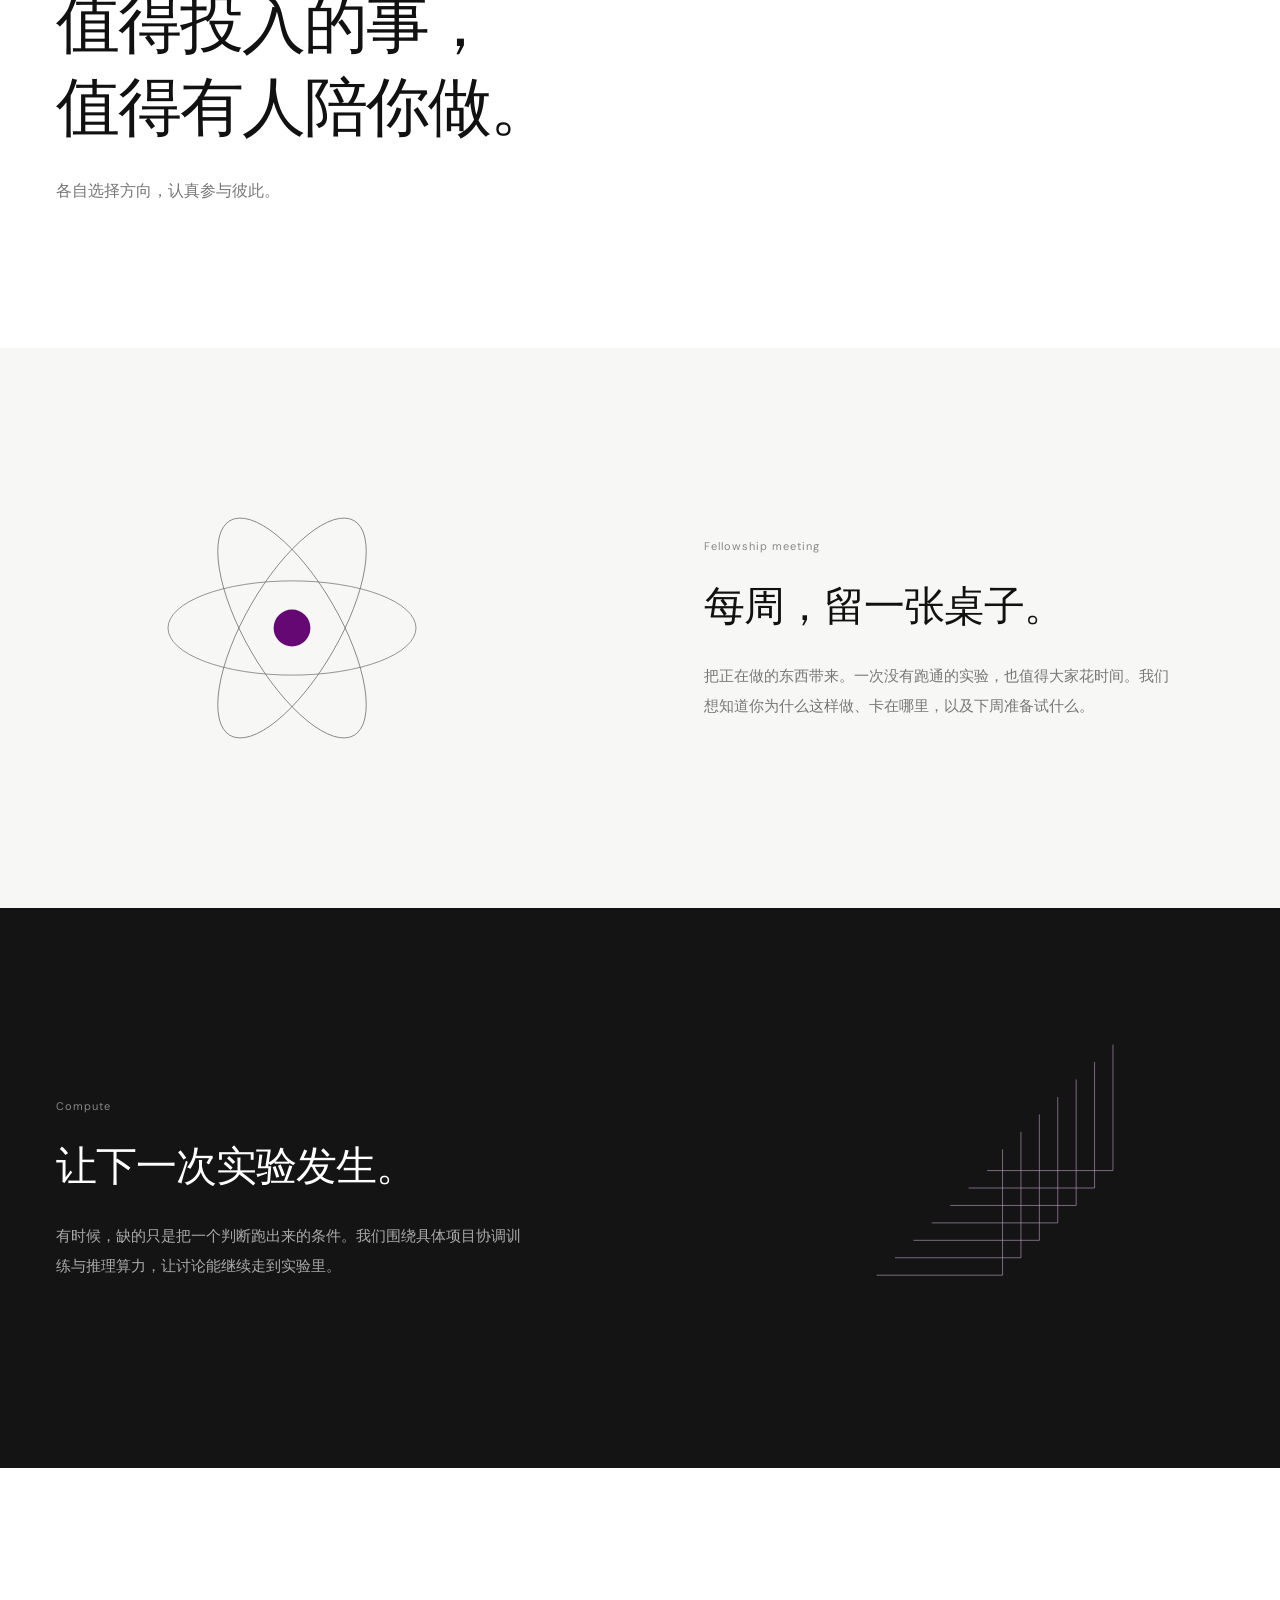
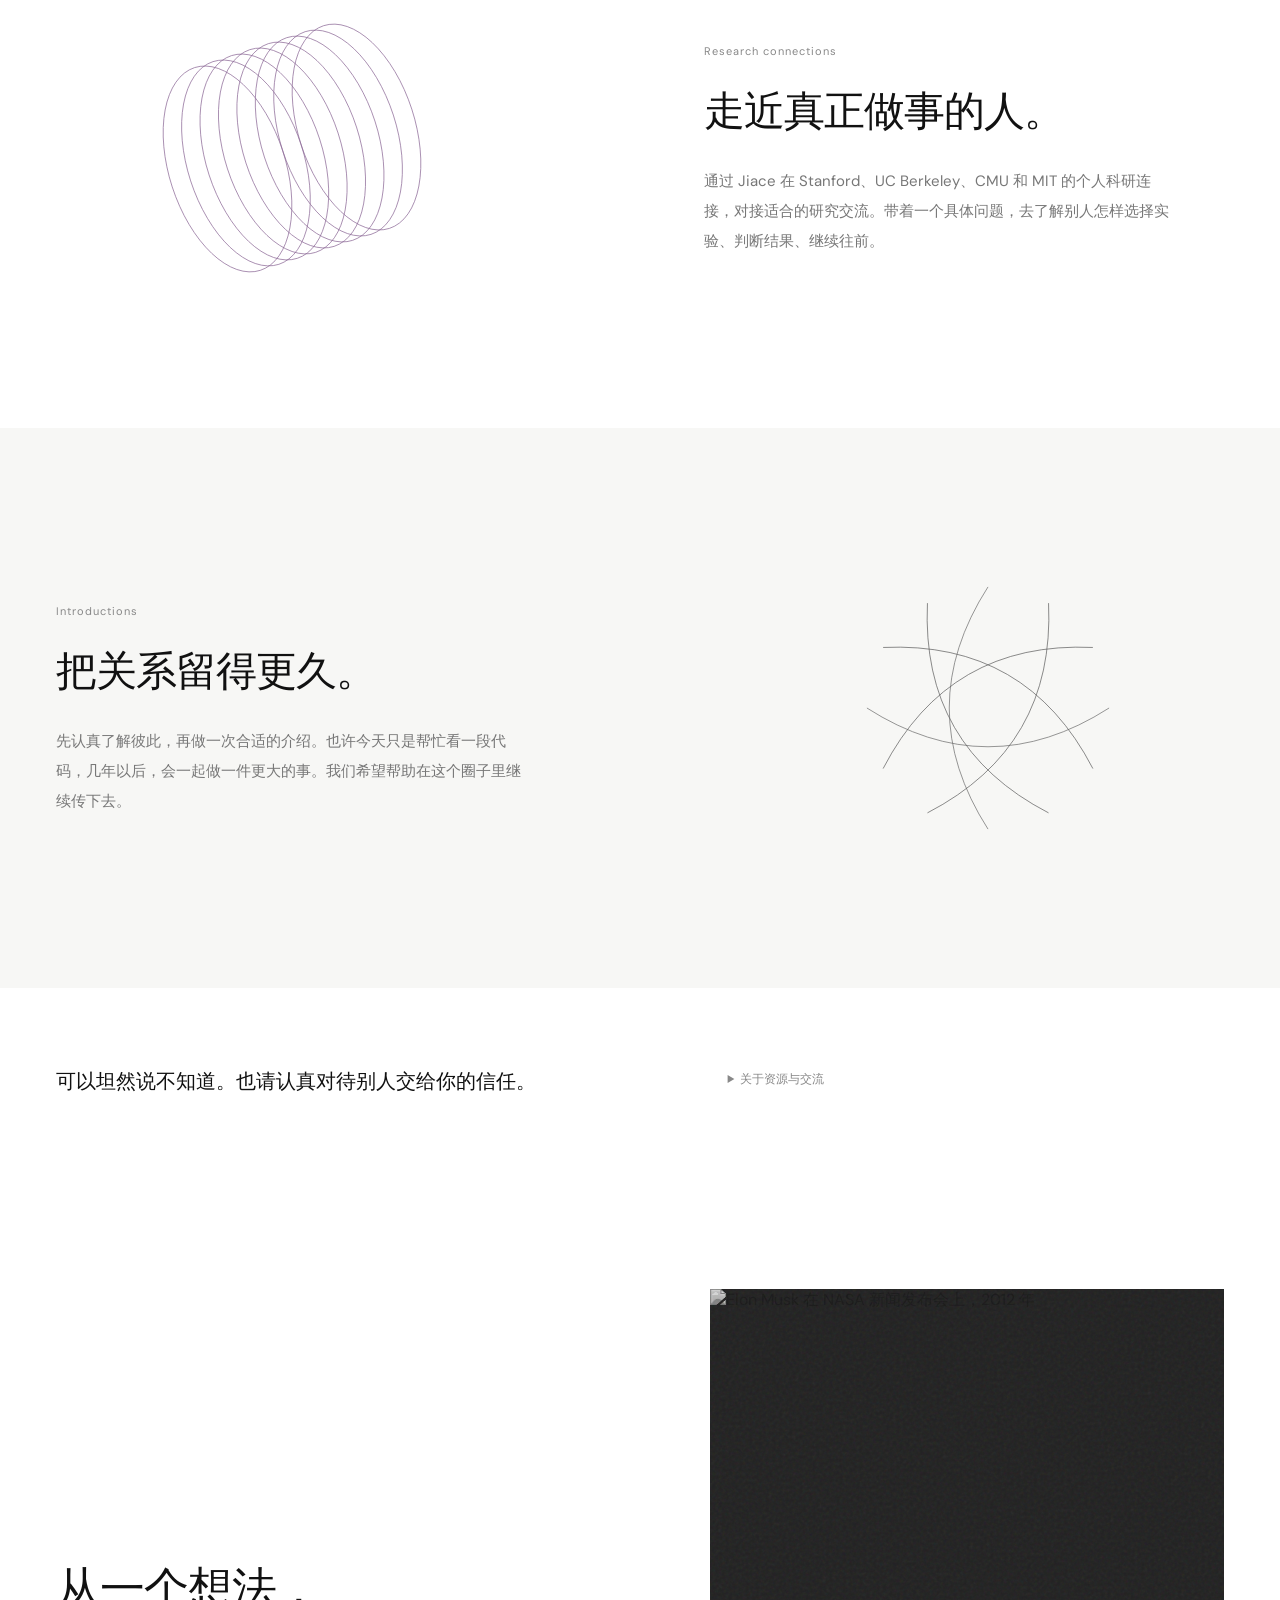
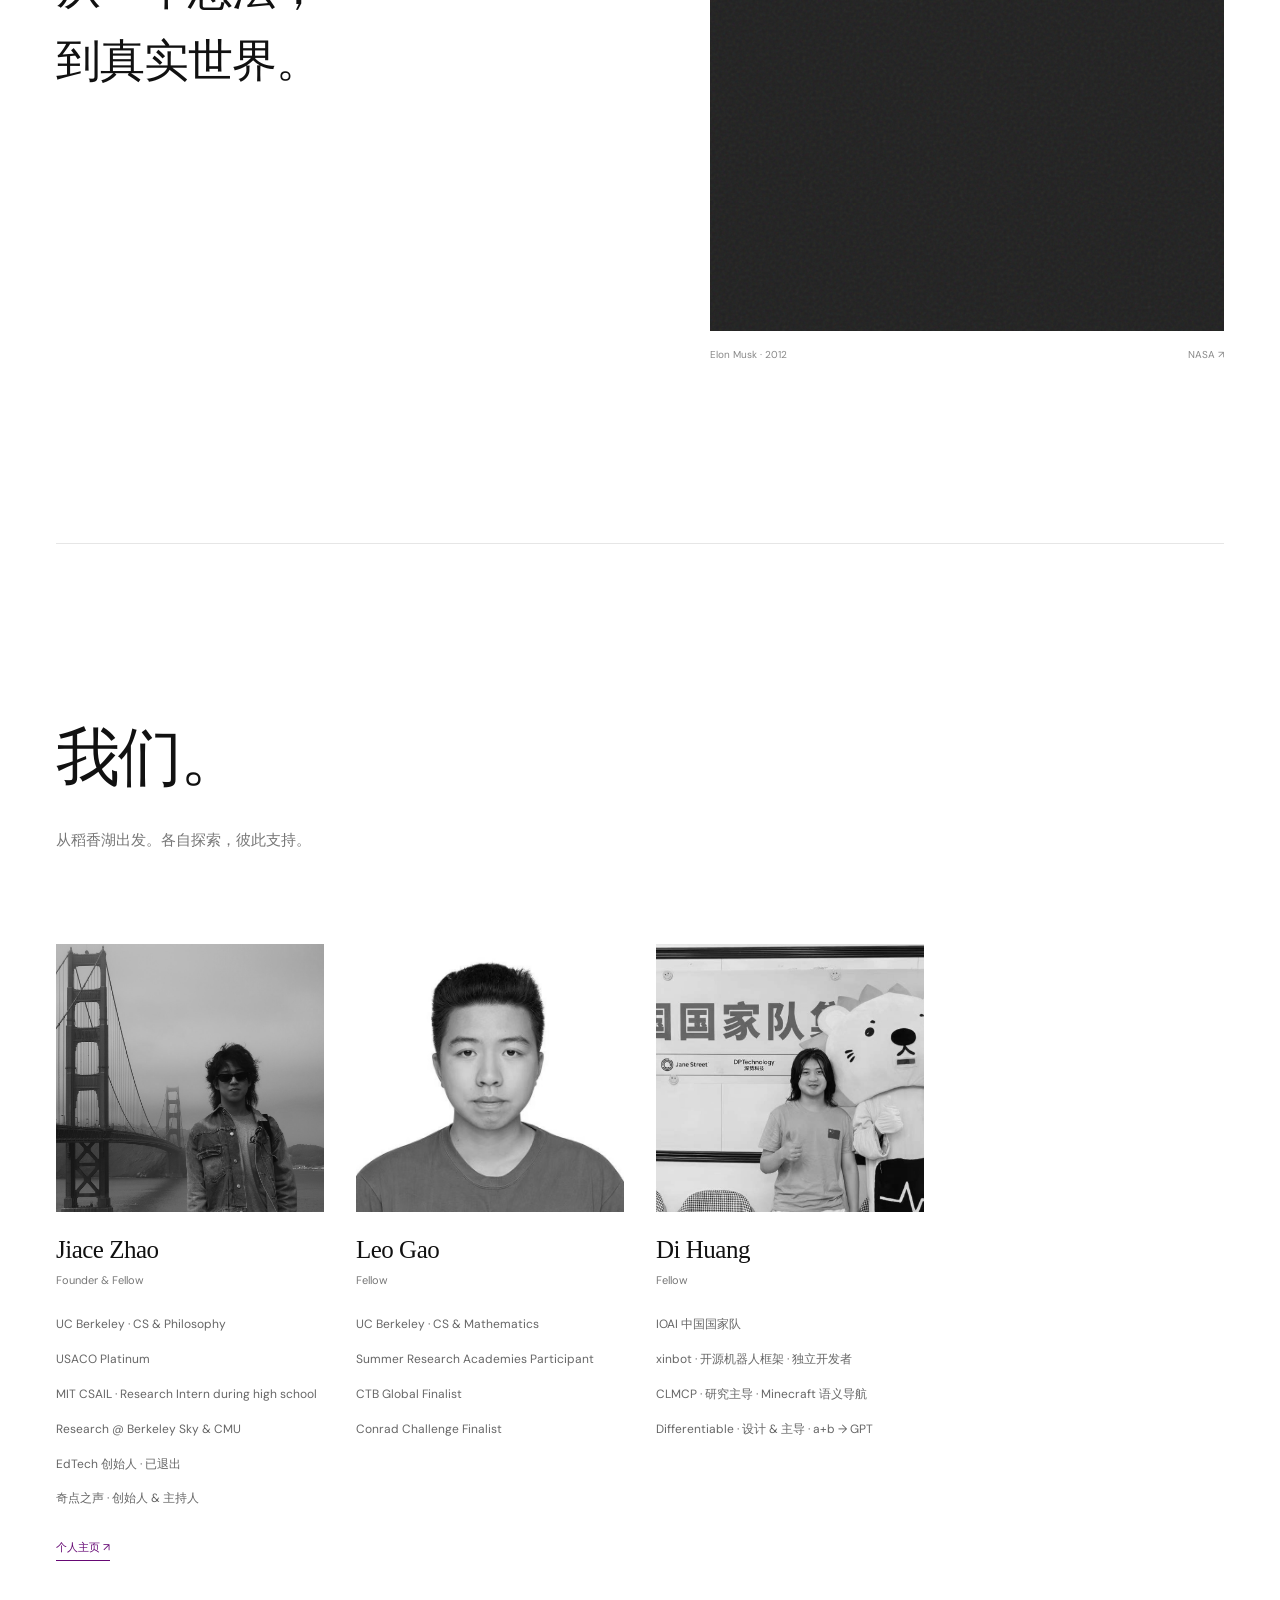
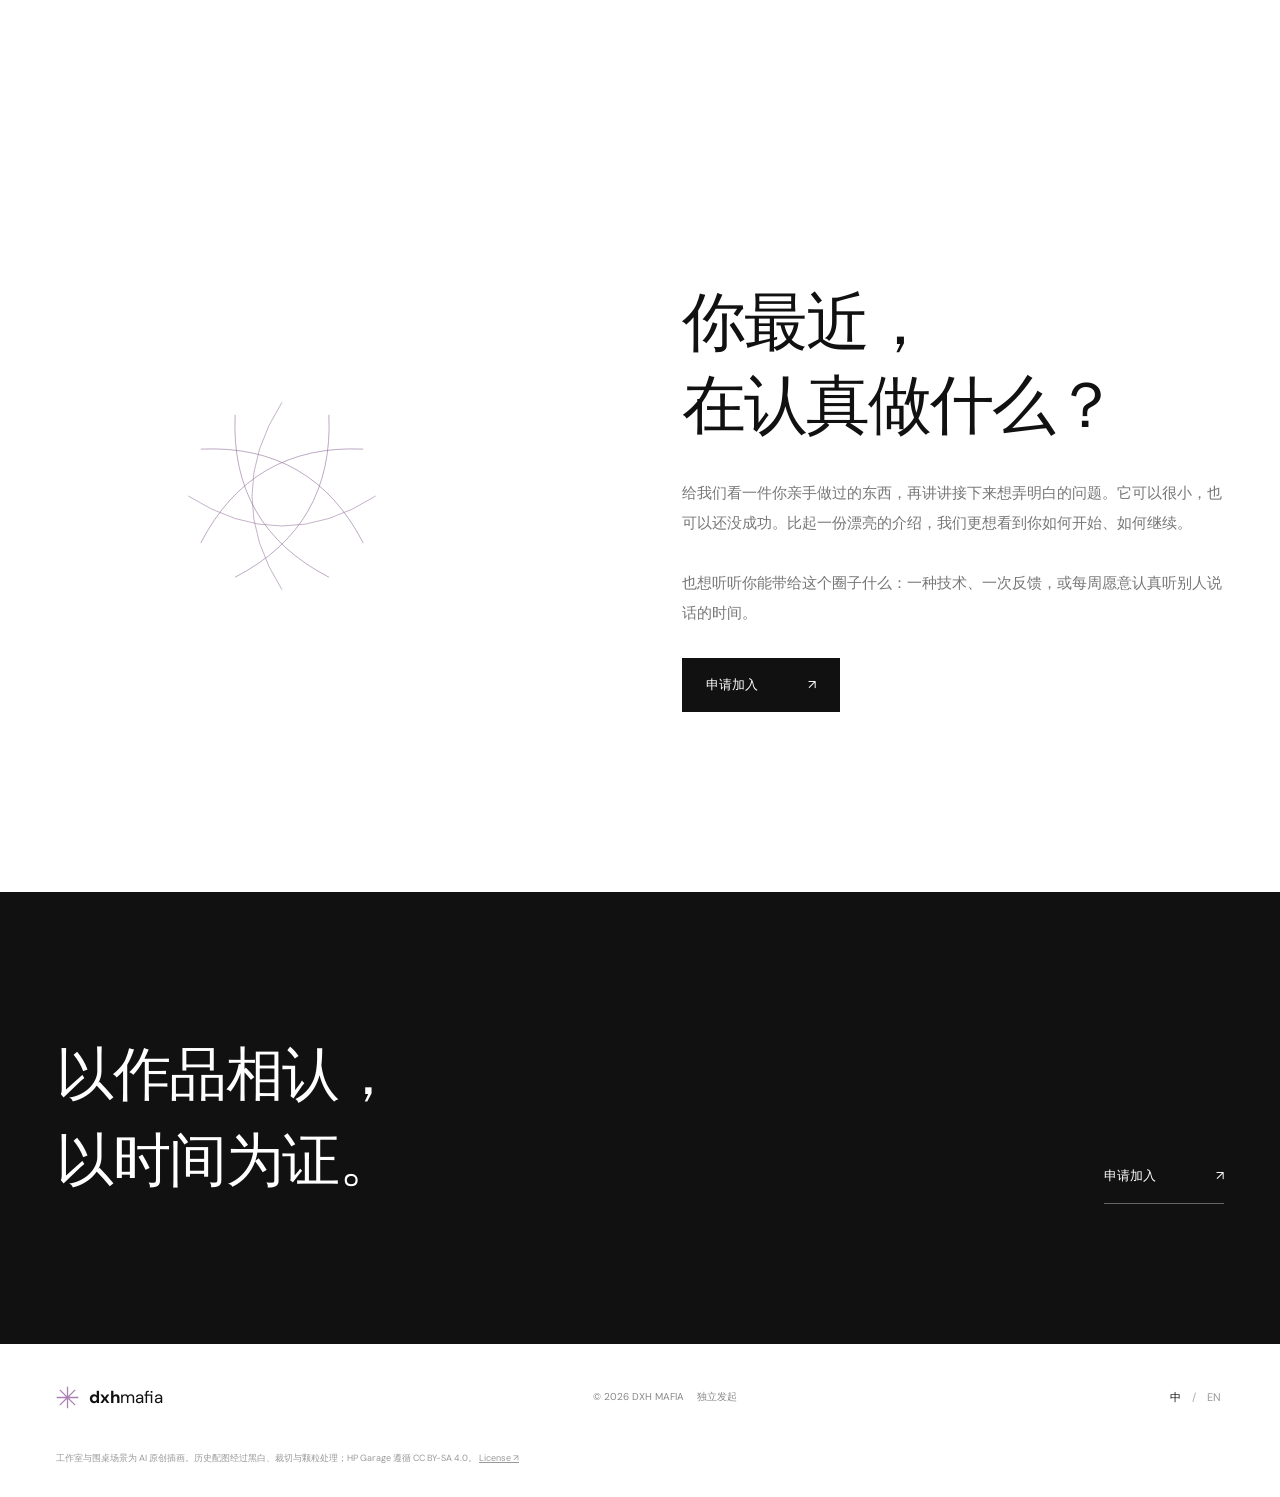
==== commit 58269d13: "Refine fellowship narrative, geometric chapters, and application drafts" ====
--- a/index.html
+++ b/index.html
@@ -17,8 +17,8 @@
   <link rel="preconnect" href="https://fonts.googleapis.com">
   <link rel="preconnect" href="https://fonts.gstatic.com" crossorigin>
   <link href="https://fonts.googleapis.com/css2?family=DM+Sans:wght@400;500;550;600;650;700;750&family=IBM+Plex+Mono:wght@400;500&display=swap" rel="stylesheet">
-  <link rel="stylesheet" href="./style.css?v=collage-10">
-  <script src="./app.js?v=collage-10" defer></script>
+  <link rel="stylesheet" href="./style.css?v=refined-11">
+  <script src="./app.js?v=refined-11" defer></script>
 </head>
 <body>
   <a class="skip-link" href="#main" data-zh="跳至正文" data-en="Skip to content">跳至正文</a>
@@ -29,7 +29,7 @@
         <div class="hero-label">Daoxianghu Fellowship</div>
         <h1 id="site-title">DXH MAFIA<span class="period">.</span></h1>
         
-        <div class="hero-story"><h2 data-zh="在世界认识你之前，\n我们先认识彼此。" data-en="Before the world knows you,\nwe know each other.">在世界认识你之前，<br>我们先认识彼此。</h2><div><p data-zh="从稻香湖出发，聚起一小群想在 AI 时代做出重要事情的人。把算力、资源和关键连接放在同一张桌上，让还没被证明的想法，有条件真正动手。" data-en="A close circle of people from Daoxianghu, building what comes next in AI. We bring compute, resources, and meaningful connections to the same table, so an unproven idea can become real work.">从稻香湖出发，聚起一小群想在 AI 时代做出重要事情的人。把算力、资源和关键连接放在同一张桌上，让还没被证明的想法，有条件真正动手。</p><a class="underlined-link" href="#pact"><span data-zh="认识这个圈子" data-en="Inside the circle">认识这个圈子</span><span aria-hidden="true">↓</span></a></div></div>
+        <div class="hero-story"><h2 data-zh="在世界认识你之前，\n我们先认识彼此。" data-en="Before the world knows you,\nwe know each other.">在世界认识你之前，<br>我们先认识彼此。</h2><div><p data-zh="从稻香湖出发，聚起一小群想在 AI 时代做出重要事情的人。把算力、资源和关键连接放在同一张桌上，让还没被证明的想法，有条件真正动手。" data-en="A close circle of people from Daoxianghu, building what comes next in AI. We bring compute, resources, and meaningful connections to the same table, so an unproven idea can become real work.">从稻香湖出发，聚起一小群想在 AI 时代做出重要事情的人。把算力、资源和关键连接放在同一张桌上，让还没被证明的想法，有条件真正动手。</p><button class="hero-apply apply-button" type="button" data-apply aria-haspopup="dialog" aria-controls="application-dialog"><span  data-zh="申请加入" data-en="Apply to join">申请加入</span><span aria-hidden="true">↗</span></button><a class="underlined-link" href="#pact"><span data-zh="认识这个圈子" data-en="Inside the circle">认识这个圈子</span><span aria-hidden="true">↓</span></a></div></div>
         
       </section>
   </div>
@@ -38,21 +38,15 @@
 <figure class="editorial-photo garage-photo wrap"><div class="film-frame"><img src="https://upload.wikimedia.org/wikipedia/commons/8/80/HP_Garage.jpg" alt="HP 创业车库，Palo Alto" loading="lazy" width="2768" height="1848"></div><figcaption><span>HP Garage · Palo Alto</span><a href="https://commons.wikimedia.org/wiki/File:HP_Garage.jpg" target="_blank" rel="noopener noreferrer">Oysterboy9 · CC BY-SA 4.0 ↗</a></figcaption></figure>
 <section id="mission" class="mission wrap section" aria-labelledby="mission-title">
 
-<div class="mission-grid"><h2 id="mission-title" data-zh="让野心，
-有同路人。" data-en="Ambition deserves
-company.">让野心，<br>有同路人。</h2><div class="mission-copy"><p class="mission-lead" data-zh="稻香湖有一群很早就开始动手的人。我们想让这些人，更早找到彼此。" data-en="Some people from Daoxianghu are already building. We want them to find each other sooner.">稻香湖有一群很早就开始动手的人。我们想让这些人，更早找到彼此。</p><p data-zh="AI 正在缩短想法与作品之间的距离。一个人可以开始一次实验、一项研究、一个产品；一群愿意认真投入的人，可以让它走得更远。" data-en="AI is shortening the distance between an idea and something real. One person can start an experiment, a research project, a product. A committed circle can help take it further.">AI 正在缩短想法与作品之间的距离。一个人可以开始一次实验、一项研究、一个产品；一群愿意认真投入的人，可以让它走得更远。</p><p data-zh="DXH Mafia 想建立这样的关系：了解你在做什么，愿意为你的难题花时间，也能在关键时刻，把资源和合适的人带到你面前。" data-en="DXH Mafia exists for that kind of relationship: people who know your work, spend time on your hard problems, and bring the right resources and people within reach.">DXH Mafia 想建立这样的关系：了解你在做什么，愿意为你的难题花时间，也能在关键时刻，把资源和合适的人带到你面前。</p></div></div>
+<div class="mission-grid"><h2 id="mission-title" data-zh="在开始的时候，
+认识彼此。" data-en="Find each other
+at the beginning.">在开始的时候，
+认识彼此。</h2><div class="mission-copy"><p class="mission-lead" data-zh="稻香湖有一些人，已经把课余时间交给了一个问题。我们想把他们聚在一起。" data-en="Some people from Daoxianghu are already giving their spare hours to a question. We want to bring them together.">稻香湖有一些人，已经把课余时间交给了一个问题。我们想把他们聚在一起。</p><p  data-zh="它可能是一段反复重写的代码，一个还不能稳定工作的机器人，或一个暂时没人使用的产品。现在还很早，但投入已经是真的。" data-en="It might be code rewritten again and again, a robot that does not quite work, or a product with no users yet. The work is early. The commitment is real.">它可能是一段反复重写的代码，一个还不能稳定工作的机器人，或一个暂时没人使用的产品。现在还很早，但投入已经是真的。</p><p  data-zh="DXH Mafia 从这里开始。让一个人在摸索时，有人能看懂他的实验，愿意追问他的判断，也愿意把自己知道的东西交给他。" data-en="That is where DXH Mafia begins: with someone who will look closely at your experiment, question your assumptions, and share what they know.">DXH Mafia 从这里开始。让一个人在摸索时，有人能看懂他的实验，愿意追问他的判断，也愿意把自己知道的东西交给他。</p></div></div>
 
-</section>      <figure class="builders-collage wrap"><img src="./assets/builders-collage.jpg" alt="原创拼贴插画：年轻创作者围桌交流代码与机器人原型" loading="lazy" width="1536" height="1024"><figcaption data-zh="让好的问题，遇见愿意一起动手的人。" data-en="Good questions deserve people who will build together.">让好的问题，遇见愿意一起动手的人。</figcaption></figure><section id="pact" class="pact wrap section" aria-labelledby="pact-title">
-        
-        <div class="section-heading"><h2 id="pact-title" data-zh="一起，把想法往前推。" data-en="Move ideas forward. Together.">一起，把想法往前推。</h2></div>
-        <div class="pact-grid">
-          <article><h3 data-zh="每周 Fellowship Meeting" data-en="A weekly fellowship meeting">每周 Fellowship Meeting</h3><p data-zh="带着进展、失败和难题来。把关键问题放上桌，一起拆开，再带着明确的下一步离开。每周见，认真聊。" data-en="Bring progress, failures, and hard questions. Work through what matters, and leave with a concrete next step. Same circle, every week.">带着进展、失败和难题来。把关键问题放上桌，一起拆开，再带着明确的下一步离开。每周见，认真聊。</p></article>
-          <article><h3 data-zh="算力支持" data-en="Compute for your next experiment">算力支持</h3><p data-zh="围绕训练、推理与实验需求协调算力。让值得验证的判断，有机会被真正跑出来。" data-en="Coordinate compute around training, inference, and experiments. Give a promising hypothesis the chance to be tested.">围绕训练、推理与实验需求协调算力。让值得验证的判断，有机会被真正跑出来。</p></article>
-          <article><h3 data-zh="科研资源支持" data-en="Research resources & connections">科研资源支持</h3><p data-zh="由 Jiace 提供来自 Stanford、UC Berkeley、CMU、MIT 的科研资源与连接，围绕具体方向，协助对接研究交流与合作机会。" data-en="Jiace brings research resources and connections across Stanford, UC Berkeley, CMU, and MIT, helping connect specific interests with research conversations and potential collaborations.">由 Jiace 提供来自 Stanford、UC Berkeley、CMU、MIT 的科研资源与连接，围绕具体方向，协助对接研究交流与合作机会。</p></article>
-          <article><h3 data-zh="互相介绍" data-en="Introductions with intent">互相介绍</h3><p data-zh="认真了解彼此在做什么，再把合适的人介绍给彼此。每一次引荐，都带着判断、信任和双方的同意。" data-en="Know what someone is working on before making an introduction. Every connection should carry context, trust, and the consent of both people.">认真了解彼此在做什么，再把合适的人介绍给彼此。每一次引荐，都带着判断、信任和双方的同意。</p></article>
-        </div>
-        <div class="pact-footer"><div><strong data-zh="圈内坦诚，圈外克制。" data-en="Candid inside. Discreet outside.">圈内坦诚，圈外克制。</strong><p data-zh="未经同意，不转述讨论，不转发作品与联系方式。" data-en="Ask before sharing conversations, work, or contact details.">未经同意，不转述讨论，不转发作品与联系方式。</p></div><small data-zh="算力与资源按项目需求及实际可用资源安排。\n资源通过个人连接提供，不代表院校官方合作。" data-en="Compute and resources depend on project needs and availability.\nConnections are personal, not institutional partnerships.">算力与资源按项目需求及实际可用资源安排。<br>资源通过个人连接提供，不代表院校官方合作。</small></div>
-      </section>
+</section>      <figure class="builders-collage wrap"><img src="./assets/builders-collage.jpg" alt="原创拼贴插画：年轻创作者围桌交流代码与机器人原型" loading="lazy" width="1536" height="1024"><figcaption data-zh="让好的问题，遇见愿意一起动手的人。" data-en="Good questions deserve people who will build together.">让好的问题，遇见愿意一起动手的人。</figcaption></figure><section id="pact" class="pact refined-pact" aria-labelledby="pact-title"><div class="wrap pact-intro"><h2 id="pact-title" data-zh="值得投入的事，
+值得有人陪你做。" data-en="Work worth doing.
+People worth doing it with.">值得投入的事，
+值得有人陪你做。</h2><p  data-zh="各自选择方向，认真参与彼此。" data-en="Independent directions. A shared commitment.">各自选择方向，认真参与彼此。</p></div><div class="support-chapters"><article class="support-chapter chapter-0"><div class="wrap support-inner"><div class="support-art"><svg class="geometry geometry-orbit" viewBox="0 0 320 320" fill="none" aria-hidden="true"><ellipse cx="160" cy="160" rx="128" ry="48.64" transform="rotate(0 160 160)"/><ellipse cx="160" cy="160" rx="128" ry="48.64" transform="rotate(60 160 160)"/><ellipse cx="160" cy="160" rx="128" ry="48.64" transform="rotate(120 160 160)"/><circle class="geo-fill" cx="160" cy="160" r="19"/></svg></div><div class="support-copy"><span class="support-label">Fellowship meeting</span><h3  data-zh="每周，留一张桌子。" data-en="A table to return to.">每周，留一张桌子。</h3><p  data-zh="把正在做的东西带来。一次没有跑通的实验，也值得大家花时间。我们想知道你为什么这样做、卡在哪里，以及下周准备试什么。" data-en="Bring the work as it is. An experiment that failed is worth our time, too. What led you here? Where are you stuck? What will you try next?">把正在做的东西带来。一次没有跑通的实验，也值得大家花时间。我们想知道你为什么这样做、卡在哪里，以及下周准备试什么。</p></div></div></article><article class="support-chapter chapter-1"><div class="wrap support-inner"><div class="support-art"><svg class="geometry geometry-steps" viewBox="0 0 320 320" fill="none" aria-hidden="true"><path d="M45 250h130v-130"/><path d="M64 232h130v-130"/><path d="M83 214h130v-130"/><path d="M102 196h130v-130"/><path d="M121 178h130v-130"/><path d="M140 160h130v-130"/><path d="M159 142h130v-130"/></svg></div><div class="support-copy"><span class="support-label">Compute</span><h3  data-zh="让下一次实验发生。" data-en="Make the next experiment possible.">让下一次实验发生。</h3><p  data-zh="有时候，缺的只是把一个判断跑出来的条件。我们围绕具体项目协调训练与推理算力，让讨论能继续走到实验里。" data-en="Sometimes the missing piece is the means to test a hunch. We coordinate training and inference resources around concrete projects, so a conversation can turn into an experiment.">有时候，缺的只是把一个判断跑出来的条件。我们围绕具体项目协调训练与推理算力，让讨论能继续走到实验里。</p></div></div></article><article class="support-chapter chapter-2"><div class="wrap support-inner"><div class="support-art"><svg class="geometry geometry-lens" viewBox="0 0 320 320" fill="none" aria-hidden="true"><ellipse cx="90" cy="160" rx="60" ry="110"/><ellipse cx="110" cy="160" rx="60" ry="110"/><ellipse cx="130" cy="160" rx="60" ry="110"/><ellipse cx="150" cy="160" rx="60" ry="110"/><ellipse cx="170" cy="160" rx="60" ry="110"/><ellipse cx="190" cy="160" rx="60" ry="110"/><ellipse cx="210" cy="160" rx="60" ry="110"/><ellipse cx="230" cy="160" rx="60" ry="110"/></svg></div><div class="support-copy"><span class="support-label">Research connections</span><h3  data-zh="走近真正做事的人。" data-en="Get closer to the work.">走近真正做事的人。</h3><p  data-zh="通过 Jiace 在 Stanford、UC Berkeley、CMU 和 MIT 的个人科研连接，对接适合的研究交流。带着一个具体问题，去了解别人怎样选择实验、判断结果、继续往前。" data-en="Through Jiace’s personal research connections at Stanford, UC Berkeley, CMU and MIT, we help arrange relevant conversations. Bring a specific question. Learn how others choose experiments, interpret results, and keep going.">通过 Jiace 在 Stanford、UC Berkeley、CMU 和 MIT 的个人科研连接，对接适合的研究交流。带着一个具体问题，去了解别人怎样选择实验、判断结果、继续往前。</p></div></div></article><article class="support-chapter chapter-3"><div class="wrap support-inner"><div class="support-art"><svg class="geometry geometry-star" viewBox="0 0 320 320" fill="none" aria-hidden="true"><path d="M160 35Q80 160 160 285" transform="rotate(0 160 160)"/><path d="M160 35Q240 160 160 285" transform="rotate(30 160 160)"/><path d="M160 35Q80 160 160 285" transform="rotate(60 160 160)"/><path d="M160 35Q240 160 160 285" transform="rotate(90 160 160)"/><path d="M160 35Q80 160 160 285" transform="rotate(120 160 160)"/><path d="M160 35Q240 160 160 285" transform="rotate(150 160 160)"/></svg></div><div class="support-copy"><span class="support-label">Introductions</span><h3  data-zh="把关系留得更久。" data-en="Build relationships that last.">把关系留得更久。</h3><p  data-zh="先认真了解彼此，再做一次合适的介绍。也许今天只是帮忙看一段代码，几年以后，会一起做一件更大的事。我们希望帮助在这个圈子里继续传下去。" data-en="Get to know someone’s work before making an introduction. Reviewing a piece of code today may lead to building something together years from now. We want that generosity to keep moving through the circle.">先认真了解彼此，再做一次合适的介绍。也许今天只是帮忙看一段代码，几年以后，会一起做一件更大的事。我们希望帮助在这个圈子里继续传下去。</p></div></div></article></div><div class="wrap circle-note"><p  data-zh="可以坦然说不知道。也请认真对待别人交给你的信任。" data-en="Be comfortable saying you don’t know. Be careful with the trust others place in you.">可以坦然说不知道。也请认真对待别人交给你的信任。</p><details><summary><span  data-zh="关于资源与交流" data-en="A note on resources &amp; trust">关于资源与交流</span></summary><p  data-zh="算力和资源根据项目需要与实际可用情况安排。科研连接由个人提供，不代表院校官方合作。分享他人的讨论、作品或联系方式前，请先征得同意。" data-en="Compute and resources depend on project needs and availability. Research connections are personal, not institutional partnerships. Ask before sharing someone’s conversations, work or contact details.">算力和资源根据项目需要与实际可用情况安排。科研连接由个人提供，不代表院校官方合作。分享他人的讨论、作品或联系方式前，请先征得同意。</p></details></div></section>
 
 <section class="editorial-break wrap" aria-label="创业灵感"><div class="editorial-thought"><h2 data-zh="从一个想法，
 到真实世界。" data-en="From an idea
@@ -60,8 +54,11 @@
 <section id="people" class="directory wrap" aria-labelledby="people-heading"><div class="directory-heading"><h2 id="people-heading" data-zh="我们。" data-en="Our people.">我们。</h2><p data-zh="从稻香湖出发。各自探索，彼此支持。" data-en="From Daoxianghu. Independent paths, shared ambition.">从稻香湖出发。各自探索，彼此支持。</p></div><div class="directory-grid">
 <article class="directory-person" id="jiace"><div class="directory-photo"><img src="./assets/jiace-zhao.jpg" width="1000" height="1280" alt="Jiace Zhao"></div><div class="directory-name"><h2>Jiace Zhao</h2></div><p class="member-role">Founder &amp; Fellow</p><div class="directory-bio"><p data-zh="UC Berkeley · CS &amp; Philosophy" data-en="UC Berkeley · CS &amp; Philosophy">UC Berkeley · CS &amp; Philosophy</p><p data-zh="USACO Platinum" data-en="USACO Platinum">USACO Platinum</p><p data-zh="MIT CSAIL · Research Intern during high school" data-en="MIT CSAIL · Research Intern during high school">MIT CSAIL · Research Intern during high school</p><p data-zh="Research @ Berkeley Sky &amp; CMU" data-en="Research @ Berkeley Sky &amp; CMU">Research @ Berkeley Sky &amp; CMU</p><p data-zh="EdTech 创始人 · 已退出" data-en="Exited EdTech Founder">EdTech 创始人 · 已退出</p><p data-zh="奇点之声 · 创始人 &amp; 主持人" data-en="Singularity Voices · Founder &amp; Host">奇点之声 · 创始人 &amp; 主持人</p></div><a class="directory-link" href="https://www.jc-zhao.com/" target="_blank" rel="noopener noreferrer"><span data-zh="个人主页" data-en="Personal website">个人主页</span> ↗</a></article>
 <article class="directory-person" id="leo"><div class="directory-photo"><img src="./assets/leo-gao.jpg" width="600" height="600" alt="Leo Gao"></div><div class="directory-name"><h2>Leo Gao</h2></div><p class="member-role">Fellow</p><div class="directory-bio"><p data-zh="UC Berkeley · CS &amp; Mathematics" data-en="UC Berkeley · CS &amp; Mathematics">UC Berkeley · CS &amp; Mathematics</p><p data-zh="Summer Research Academies Participant" data-en="Summer Research Academies Participant">Summer Research Academies Participant</p><p data-zh="CTB Global Finalist" data-en="CTB Global Finalist">CTB Global Finalist</p><p data-zh="Conrad Challenge Finalist" data-en="Conrad Challenge Finalist">Conrad Challenge Finalist</p></div></article><article class="directory-person" id="di"><div class="directory-photo"><img src="./assets/di-huang.png" width="1238" height="866" alt="Di Huang" loading="lazy"></div><div class="directory-name"><h2>Di Huang</h2></div><p class="member-role">Fellow</p><div class="directory-bio"><p data-zh="IOAI 中国国家队" data-en="IOAI Team China">IOAI 中国国家队</p><p data-zh="xinbot · 开源机器人框架 · 独立开发者" data-en="xinbot · Open-source Robotics · Sole Developer">xinbot · 开源机器人框架 · 独立开发者</p><p data-zh="CLMCP · 研究主导 · Minecraft 语义导航" data-en="CLMCP · Research Lead · Minecraft Navigation">CLMCP · 研究主导 · Minecraft 语义导航</p><p data-zh="Differentiable · 设计 &amp; 主导 · a+b → GPT" data-en="Differentiable · Design &amp; Project Lead · a+b → GPT">Differentiable · 设计 &amp; 主导 · a+b → GPT</p></div></article></div></section>
-      <section class="closing"><div class="wrap"><div class="closing-row"><h2 data-zh="以作品相认，\n以时间为证。" data-en="Known by our work.\nProven over time.">以作品相认，<br>以时间为证。</h2><a href="https://www.jc-zhao.com/" class="contact-button"><span data-zh="与我连接" data-en="Connect with me">与我连接</span><span aria-hidden="true">↗</span></a></div></div></section>
+      <section class="invitation wrap"><div class="invitation-mark"><svg class="geometry geometry-star" viewBox="0 0 320 320" fill="none" aria-hidden="true"><path d="M160 35Q80 160 160 285" transform="rotate(0 160 160)"/><path d="M160 35Q240 160 160 285" transform="rotate(30 160 160)"/><path d="M160 35Q80 160 160 285" transform="rotate(60 160 160)"/><path d="M160 35Q240 160 160 285" transform="rotate(90 160 160)"/><path d="M160 35Q80 160 160 285" transform="rotate(120 160 160)"/><path d="M160 35Q240 160 160 285" transform="rotate(150 160 160)"/></svg></div><div><h2  data-zh="你最近，
+在认真做什么？" data-en="What has your
+attention lately?">你最近，
+在认真做什么？</h2><p  data-zh="给我们看一件你亲手做过的东西，再讲讲接下来想弄明白的问题。它可以很小，也可以还没成功。比起一份漂亮的介绍，我们更想看到你如何开始、如何继续。" data-en="Show us something you have made, and the question you want to work on next. It can be small or unfinished. We would like to understand how you started, and what keeps you going.">给我们看一件你亲手做过的东西，再讲讲接下来想弄明白的问题。它可以很小，也可以还没成功。比起一份漂亮的介绍，我们更想看到你如何开始、如何继续。</p><p  data-zh="也想听听你能带给这个圈子什么：一种技术、一次反馈，或每周愿意认真听别人说话的时间。" data-en="Tell us what you would bring to the circle, too: a skill, thoughtful feedback, or the time to listen carefully each week.">也想听听你能带给这个圈子什么：一种技术、一次反馈，或每周愿意认真听别人说话的时间。</p><button class="apply-button" type="button" data-apply aria-haspopup="dialog" aria-controls="application-dialog"><span  data-zh="申请加入" data-en="Apply to join">申请加入</span><span aria-hidden="true">↗</span></button></div></section><section class="closing"><div class="wrap"><div class="closing-row"><h2 data-zh="以作品相认，\n以时间为证。" data-en="Known by our work.\nProven over time.">以作品相认，<br>以时间为证。</h2><button class="contact-button" type="button" data-apply aria-haspopup="dialog" aria-controls="application-dialog"><span  data-zh="申请加入" data-en="Apply to join">申请加入</span><span aria-hidden="true">↗</span></button></div></div></section>
     </main>
-    <footer class="wrap site-footer"><a class="brand" href="#"><svg viewBox="0 0 36 36" aria-hidden="true"><path d="M18 1v34M1 18h34M6 6l24 24M6 30 30 6"/></svg><span><b>dxh</b>mafia</span></a><p>© 2026 DXH MAFIA <span data-zh="独立发起" data-en="Independently initiated">独立发起</span></p><div class="languages" aria-label="Language"><button data-locale="zh" aria-pressed="true">中</button><span>/</span><button data-locale="en" aria-pressed="false">EN</button></div></footer><div class="image-credit wrap"><span data-zh="工作室与围桌场景为 AI 原创插画。历史配图经过黑白、裁切与颗粒处理；HP Garage 遵循 CC BY-SA 4.0。" data-en="Editorial imagery · Monochrome, crop & grain treatment. HP Garage image and treatment: CC BY-SA 4.0.">工作室与围桌场景为 AI 原创插画。历史配图经过黑白、裁切与颗粒处理；HP Garage 遵循 CC BY-SA 4.0。</span> <a href="https://creativecommons.org/licenses/by-sa/4.0/">License ↗</a></div>
-</body>
+    <footer class="wrap site-footer"><a class="brand" href="#"><svg viewBox="0 0 36 36" aria-hidden="true"><path d="M18 1v34M1 18h34M6 6l24 24M6 30 30 6"/></svg><span><b>dxh</b>mafia</span></a><p>© 2026 DXH MAFIA <span data-zh="独立发起" data-en="Independently initiated">独立发起</span></p><div class="languages" aria-label="Language"><button data-locale="zh" aria-pressed="true">中</button><span>/</span><button data-locale="en" aria-pressed="false">EN</button></div></footer><div class="image-credit wrap"><span data-zh="工作室与围桌场景为 AI 原创插画。历史配图经过黑白、裁切与颗粒处理；HP Garage 遵循 CC BY-SA 4.0。" data-en="Studio and gathering scenes: original AI illustrations. Archival imagery: monochrome, crop &amp; grain. HP Garage: CC BY-SA 4.0.">工作室与围桌场景为 AI 原创插画。历史配图经过黑白、裁切与颗粒处理；HP Garage 遵循 CC BY-SA 4.0。</span> <a href="https://creativecommons.org/licenses/by-sa/4.0/">License ↗</a></div>
+<dialog id="application-dialog" class="application-dialog" aria-labelledby="application-title"><button class="application-close" type="button" aria-label="Close / 关闭" autofocus>×</button><div class="application-content"><h2 id="application-title" data-zh="从你正在做的事开始。" data-en="Start with what you’re making.">从你正在做的事开始。</h2><p class="application-notice" data-zh="暂未开放在线提交。你可以在这里准备申请，导出后通过你已有的联系方式发给 Jiace。填写内容不会自动发送。" data-en="Online submission is not available yet. Prepare your application here, then export and send it to Jiace through your existing contact. Nothing is sent automatically.">暂未开放在线提交。你可以在这里准备申请，导出后通过你已有的联系方式发给 Jiace。填写内容不会自动发送。</p><form id="application-form"><div class="form-fields"><label class="field "><span  data-zh="姓名 *" data-en="Name *">姓名 *</span><input name="name" required type="text" maxlength="500"></label><label class="field "><span  data-zh="邮箱或微信 *" data-en="Email or WeChat *">邮箱或微信 *</span><input name="contact" required type="text" maxlength="500"></label><label class="field field-wide"><span  data-zh="学校 / 所在地 / 与稻香湖的联系" data-en="School / location / connection to DXH">学校 / 所在地 / 与稻香湖的联系</span><input name="context" type="text" maxlength="500"></label><label class="field field-wide"><span  data-zh="作品链接（GitHub、Demo、论文等）" data-en="Links to your work (GitHub, demo, paper)">作品链接（GitHub、Demo、论文等）</span><input name="links" type="text" maxlength="500"></label><label class="field field-wide"><span  data-zh="你正在做什么？已经尝试了哪些事情？ *" data-en="What are you working on? What have you tried? *">你正在做什么？已经尝试了哪些事情？ *</span><textarea name="work" required maxlength="3000" rows="4"></textarea></label><label class="field field-wide"><span  data-zh="什么问题让你一直想继续？ *" data-en="What question keeps pulling you back? *">什么问题让你一直想继续？ *</span><textarea name="question" required maxlength="3000" rows="4"></textarea></label><label class="field field-wide"><span  data-zh="你希望得到什么帮助？又能帮助别人什么？ *" data-en="What help would you value? What could you offer? *">你希望得到什么帮助？又能帮助别人什么？ *</span><textarea name="support" required maxlength="3000" rows="4"></textarea></label></div><div class="form-actions"><button type="submit" class="apply-button"><span  data-zh="导出申请" data-en="Export application">导出申请</span><span aria-hidden="true">↓</span></button><button type="button" id="save-draft"><span  data-zh="在本机保存草稿" data-en="Save draft on this device">在本机保存草稿</span></button><button type="button" id="clear-draft"><span  data-zh="清空" data-en="Clear">清空</span></button></div><p id="application-status" role="status" aria-live="polite"></p></form></div></dialog></body>
 </html>
--- a/style.css
+++ b/style.css
@@ -8,3 +8,6 @@
 
 /* Original scene-led artwork inspired by the residency format. */
 .studio-opening{position:relative;isolation:isolate;overflow:hidden}.studio-background{position:absolute;inset:0;width:100%;height:100%;object-fit:cover;object-position:center;z-index:-2}.studio-opening::after{content:"";position:absolute;inset:0;background:linear-gradient(180deg,rgba(0,0,0,.4),rgba(0,0,0,.15) 38%,rgba(0,0,0,.86));z-index:-1}.studio-opening .hero{min-height:100svh}.studio-opening .hero-label{color:#ddd}.studio-opening .hero-story p{color:#ddd}.studio-opening .hero h1{text-shadow:0 2px 40px #0004}.builders-collage{margin-block:-40px 150px;text-align:center}.builders-collage img{width:100%;height:auto;max-height:650px;object-fit:contain;display:block}.builders-collage figcaption{font-size:20px;line-height:1.8;letter-spacing:-.3px;margin-top:24px;color:#555}.garage-photo{max-width:900px}.editorial-break{padding-top:90px}@media(max-width:640px){.studio-background{object-position:62% center}.studio-opening .hero{min-height:90svh}.builders-collage{margin-block:-20px 90px}.builders-collage figcaption{font-size:15px;margin-top:20px}.builders-collage img{width:calc(100% + 24px);max-width:none;margin-left:-12px}.garage-photo{padding-top:90px}}
+/* Editorial chapters and quiet geometric studies. */
+.refined-pact{padding:0;border:0}.pact-intro{padding-block:70px 130px}.pact-intro h2,.invitation h2{font-size:clamp(38px,5vw,68px);line-height:1.3;letter-spacing:-2px;font-weight:400;white-space:pre-line;margin:0}.pact-intro>p{color:#777;font-size:16px;margin-top:30px}.support-chapter{overflow:hidden}.support-inner{display:grid;grid-template-columns:1fr 1.1fr;align-items:center;gap:15%;min-height:560px;padding-block:90px}.support-art{display:flex;align-items:center;justify-content:center}.geometry{width:min(100%,310px);stroke:currentColor;stroke-width:.7;color:#666;overflow:visible}.geo-fill{fill:#660874;stroke:none}.support-label{font-size:11px;color:#888;letter-spacing:1px}.support-copy h3{font-size:clamp(28px,3.2vw,42px);font-weight:400;line-height:1.4;letter-spacing:-1px;margin:23px 0 26px}.support-copy p{font-size:15px;line-height:2;color:#777;margin:0;max-width:470px}.chapter-0{background:#f7f7f5}.chapter-1{background:#141414;color:white}.chapter-1 .support-copy p{color:#aaa}.chapter-1 .geometry{color:#ae91b5}.chapter-1 .support-art,.chapter-3 .support-art{order:2}.chapter-1 .support-inner,.chapter-3 .support-inner{grid-template-columns:1.1fr 1fr}.chapter-2{background:#fff}.chapter-2 .geometry{color:#8e6b98}.chapter-3{background:#f7f7f5}.geometry-orbit{animation:orbit-drift 45s linear infinite}.geometry-star{animation:orbit-drift 70s linear infinite}.geometry-lens{transform:rotate(-18deg)}@keyframes orbit-drift{to{transform:rotate(360deg)}}.circle-note{padding-block:75px 100px;display:grid;grid-template-columns:1fr 1fr;gap:15%;align-items:start}.circle-note>p{font-size:20px;line-height:1.8;margin:0}.circle-note details{font-size:12px;color:#888;line-height:1.9}.circle-note summary{cursor:pointer;padding-block:5px}.circle-note details p{margin-top:18px}.invitation{display:grid;grid-template-columns:1fr 1.2fr;gap:15%;align-items:center;padding-block:130px 180px}.invitation-mark{display:flex;justify-content:center}.invitation-mark .geometry{width:240px;color:#8e6b98}.invitation p{font-size:15px;line-height:2;color:#777;margin:30px 0}.apply-button{display:inline-flex;justify-content:space-between;align-items:center;gap:50px;padding:17px 23px;background:#111;color:#fff;border:1px solid #111;font-size:13px;cursor:pointer;transition:background .2s,transform .2s}.apply-button:hover{background:#660874;border-color:#660874;transform:translateY(-2px)}.hero-apply{background:white;color:#111;border-color:white;margin:0 25px 15px 0}.hero-apply:hover{color:white}.hero-story .underlined-link{font-size:11px}.contact-button{background:none;color:inherit;border:0;border-bottom:1px solid #666;font:inherit;font-size:13px;cursor:pointer}.application-dialog{border:0;background:#fff;color:#111;width:min(850px,calc(100% - 32px));max-height:calc(100dvh - 40px);padding:0;overflow:auto;overscroll-behavior:contain}.application-dialog::backdrop{background:#000a;backdrop-filter:blur(5px)}.application-close{position:sticky;display:block;top:12px;margin:12px 16px 0 auto;z-index:2;width:40px;height:40px;border:0;background:white;font-size:30px;cursor:pointer}.application-content{padding:10px 60px 50px}.application-content h2{font-size:36px;line-height:1.3;font-weight:400;letter-spacing:-1px;margin:0 0 20px}.application-notice{font-size:12px;line-height:1.9;color:#777;margin:0 0 36px;max-width:620px}.form-fields{display:grid;grid-template-columns:1fr 1fr;gap:27px 25px}.field{display:flex;flex-direction:column;gap:12px;min-width:0}.field-wide{grid-column:1/-1}.field>span{font-size:12px;line-height:1.6}.field input,.field textarea{width:100%;min-width:0;border:1px solid #ddd;background:#fafafa;padding:13px;font:inherit;font-size:14px;border-radius:0;resize:vertical}.field input:focus,.field textarea:focus{outline:1px solid #660874;border-color:#660874;background:white}.form-actions{display:flex;flex-wrap:wrap;gap:22px;align-items:center;margin-top:35px}.form-actions>button:not(.apply-button){background:none;border:0;padding:8px 0;border-bottom:1px solid #bbb;color:#666;font-size:11px;cursor:pointer}#application-status{font-size:12px;color:#660874;line-height:1.8;min-height:22px;margin:24px 0 0}.application-open{overflow:hidden}
+@media(max-width:640px){.pact-intro{padding-block:15px 70px}.pact-intro h2,.invitation h2{font-size:39px;letter-spacing:-1px}.pact-intro>p{font-size:14px}.support-inner,.chapter-1 .support-inner,.chapter-3 .support-inner{grid-template-columns:1fr;gap:45px;min-height:0;padding-block:65px}.support-art{order:0!important}.geometry{width:180px}.support-copy h3{font-size:29px;margin-top:18px}.support-copy p{font-size:14px}.support-label{font-size:10px}.circle-note{grid-template-columns:1fr;gap:30px;padding-block:55px 70px}.circle-note>p{font-size:18px}.invitation{grid-template-columns:1fr;gap:50px;padding-block:70px 100px}.invitation-mark .geometry{width:160px}.invitation p{font-size:14px}.application-content{padding:4px 24px 30px}.application-content h2{font-size:28px}.form-fields{grid-template-columns:1fr;gap:24px}.field-wide{grid-column:auto}.field input,.field textarea{font-size:16px}.form-actions{gap:18px}.hero-apply{padding:14px 18px;font-size:12px;gap:30px}.support-inner{width:calc(100% - 48px)}}
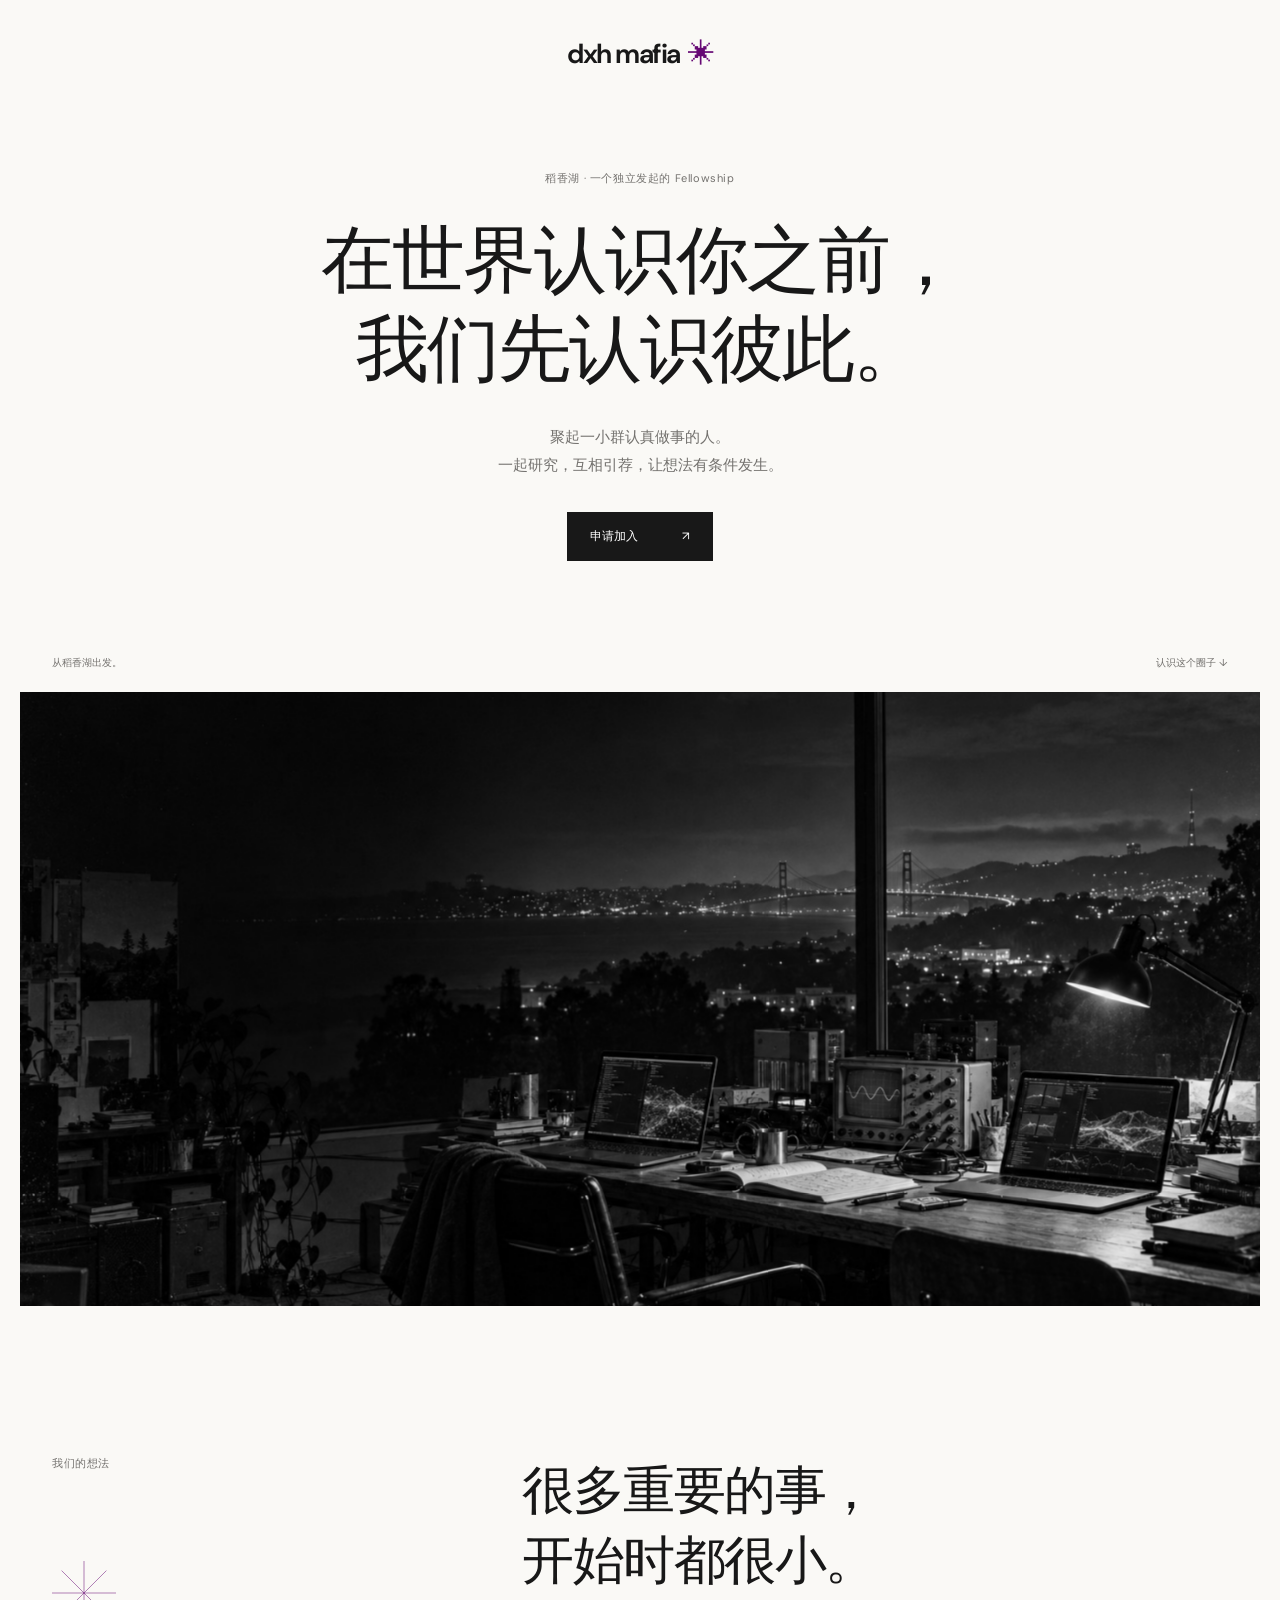
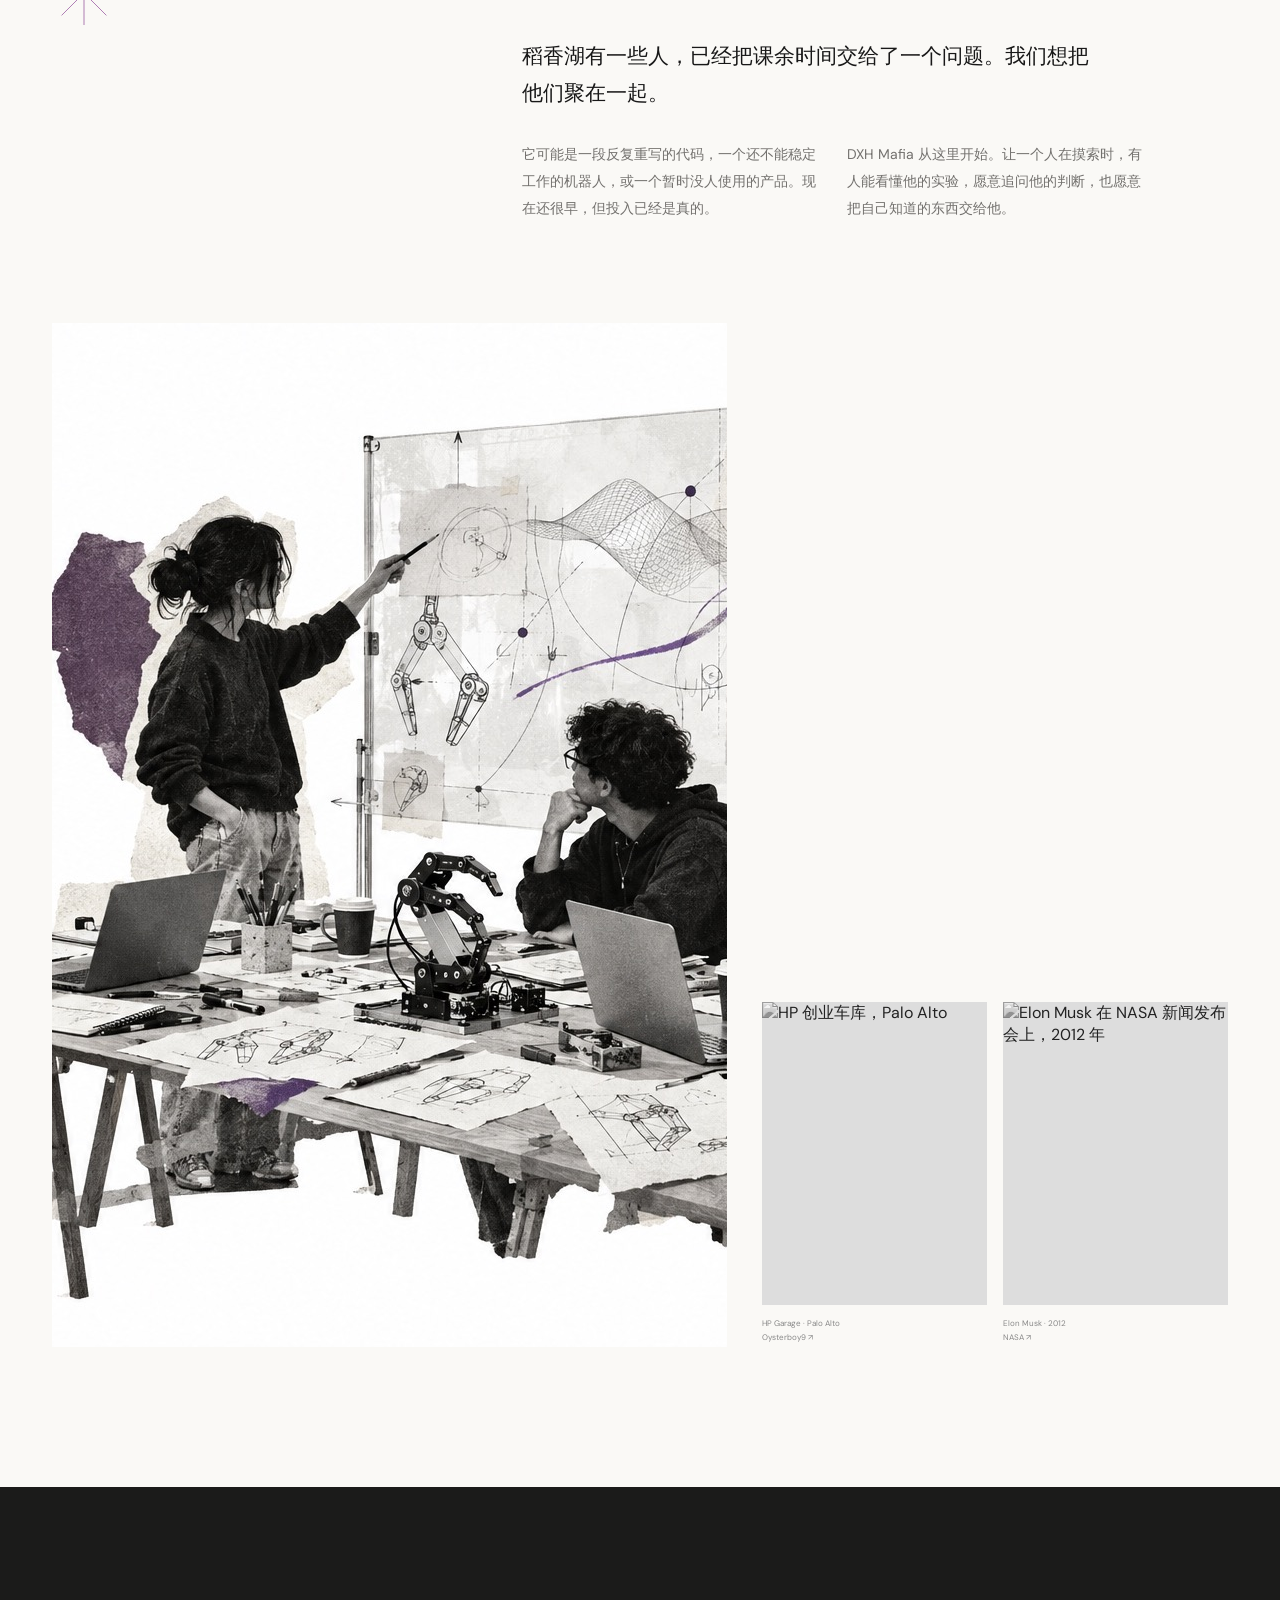
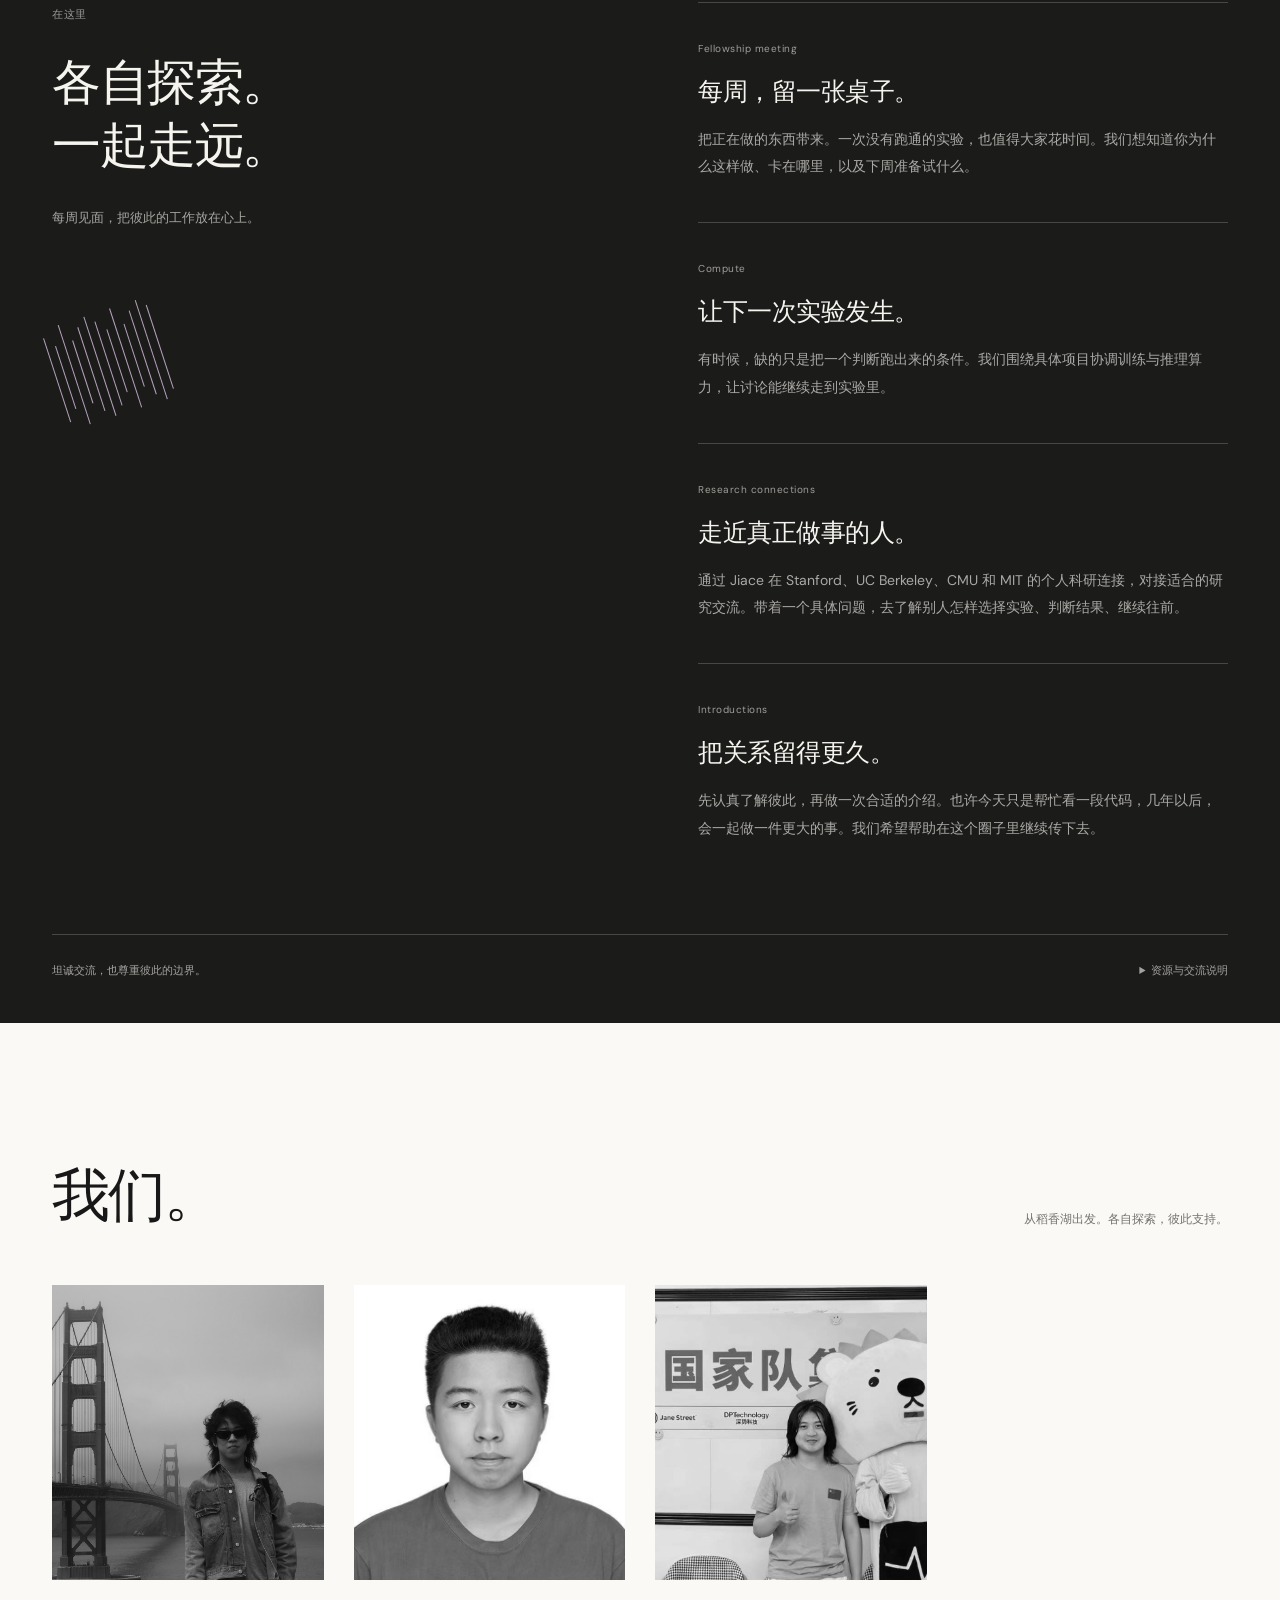
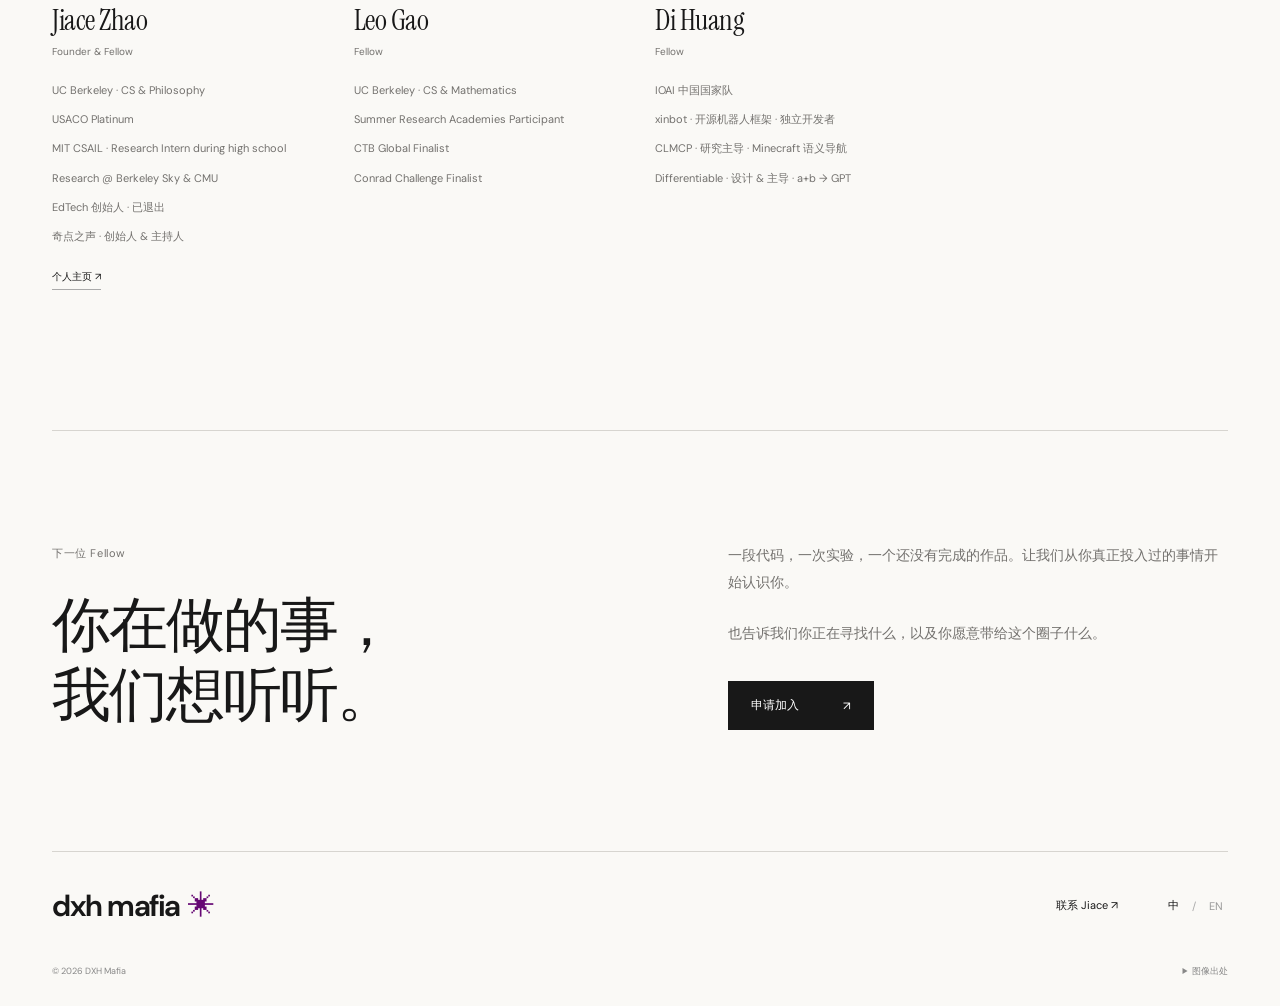
==== commit a458428e: "Redesign fellowship with unified editorial typography and restrained layouts" ====
--- a/index.html
+++ b/index.html
@@ -16,49 +16,25 @@
   <link rel="icon" href="./favicon.svg" type="image/svg+xml">
   <link rel="preconnect" href="https://fonts.googleapis.com">
   <link rel="preconnect" href="https://fonts.gstatic.com" crossorigin>
-  <link href="https://fonts.googleapis.com/css2?family=DM+Sans:wght@400;500;550;600;650;700;750&family=IBM+Plex+Mono:wght@400;500&display=swap" rel="stylesheet">
-  <link rel="stylesheet" href="./style.css?v=refined-11">
-  <script src="./app.js?v=refined-11" defer></script>
+  <link href="https://fonts.googleapis.com/css2?family=Instrument+Serif:ital@0;1&family=DM+Sans:wght@400;500;550;600;650;700;750&family=IBM+Plex+Mono:wght@400;500&display=swap" rel="stylesheet">
+  <link rel="stylesheet" href="./style.css?v=edition-12">
+  <script src="./app.js?v=edition-12" defer></script>
 </head>
-<body>
-  <a class="skip-link" href="#main" data-zh="跳至正文" data-en="Skip to content">跳至正文</a>
-
-<main id="main">
-    <div class="dark-opening studio-opening"><img class="studio-background" src="./assets/studio-collage.jpg" alt="" fetchpriority="high">
-      <section id="vision" class="hero wrap" aria-labelledby="site-title">
-        <div class="hero-label">Daoxianghu Fellowship</div>
-        <h1 id="site-title">DXH MAFIA<span class="period">.</span></h1>
-        
-        <div class="hero-story"><h2 data-zh="在世界认识你之前，\n我们先认识彼此。" data-en="Before the world knows you,\nwe know each other.">在世界认识你之前，<br>我们先认识彼此。</h2><div><p data-zh="从稻香湖出发，聚起一小群想在 AI 时代做出重要事情的人。把算力、资源和关键连接放在同一张桌上，让还没被证明的想法，有条件真正动手。" data-en="A close circle of people from Daoxianghu, building what comes next in AI. We bring compute, resources, and meaningful connections to the same table, so an unproven idea can become real work.">从稻香湖出发，聚起一小群想在 AI 时代做出重要事情的人。把算力、资源和关键连接放在同一张桌上，让还没被证明的想法，有条件真正动手。</p><button class="hero-apply apply-button" type="button" data-apply aria-haspopup="dialog" aria-controls="application-dialog"><span  data-zh="申请加入" data-en="Apply to join">申请加入</span><span aria-hidden="true">↗</span></button><a class="underlined-link" href="#pact"><span data-zh="认识这个圈子" data-en="Inside the circle">认识这个圈子</span><span aria-hidden="true">↓</span></a></div></div>
-        
-      </section>
-  </div>
-
-
-<figure class="editorial-photo garage-photo wrap"><div class="film-frame"><img src="https://upload.wikimedia.org/wikipedia/commons/8/80/HP_Garage.jpg" alt="HP 创业车库，Palo Alto" loading="lazy" width="2768" height="1848"></div><figcaption><span>HP Garage · Palo Alto</span><a href="https://commons.wikimedia.org/wiki/File:HP_Garage.jpg" target="_blank" rel="noopener noreferrer">Oysterboy9 · CC BY-SA 4.0 ↗</a></figcaption></figure>
-<section id="mission" class="mission wrap section" aria-labelledby="mission-title">
-
-<div class="mission-grid"><h2 id="mission-title" data-zh="在开始的时候，
-认识彼此。" data-en="Find each other
-at the beginning.">在开始的时候，
-认识彼此。</h2><div class="mission-copy"><p class="mission-lead" data-zh="稻香湖有一些人，已经把课余时间交给了一个问题。我们想把他们聚在一起。" data-en="Some people from Daoxianghu are already giving their spare hours to a question. We want to bring them together.">稻香湖有一些人，已经把课余时间交给了一个问题。我们想把他们聚在一起。</p><p  data-zh="它可能是一段反复重写的代码，一个还不能稳定工作的机器人，或一个暂时没人使用的产品。现在还很早，但投入已经是真的。" data-en="It might be code rewritten again and again, a robot that does not quite work, or a product with no users yet. The work is early. The commitment is real.">它可能是一段反复重写的代码，一个还不能稳定工作的机器人，或一个暂时没人使用的产品。现在还很早，但投入已经是真的。</p><p  data-zh="DXH Mafia 从这里开始。让一个人在摸索时，有人能看懂他的实验，愿意追问他的判断，也愿意把自己知道的东西交给他。" data-en="That is where DXH Mafia begins: with someone who will look closely at your experiment, question your assumptions, and share what they know.">DXH Mafia 从这里开始。让一个人在摸索时，有人能看懂他的实验，愿意追问他的判断，也愿意把自己知道的东西交给他。</p></div></div>
-
-</section>      <figure class="builders-collage wrap"><img src="./assets/builders-collage.jpg" alt="原创拼贴插画：年轻创作者围桌交流代码与机器人原型" loading="lazy" width="1536" height="1024"><figcaption data-zh="让好的问题，遇见愿意一起动手的人。" data-en="Good questions deserve people who will build together.">让好的问题，遇见愿意一起动手的人。</figcaption></figure><section id="pact" class="pact refined-pact" aria-labelledby="pact-title"><div class="wrap pact-intro"><h2 id="pact-title" data-zh="值得投入的事，
-值得有人陪你做。" data-en="Work worth doing.
-People worth doing it with.">值得投入的事，
-值得有人陪你做。</h2><p  data-zh="各自选择方向，认真参与彼此。" data-en="Independent directions. A shared commitment.">各自选择方向，认真参与彼此。</p></div><div class="support-chapters"><article class="support-chapter chapter-0"><div class="wrap support-inner"><div class="support-art"><svg class="geometry geometry-orbit" viewBox="0 0 320 320" fill="none" aria-hidden="true"><ellipse cx="160" cy="160" rx="128" ry="48.64" transform="rotate(0 160 160)"/><ellipse cx="160" cy="160" rx="128" ry="48.64" transform="rotate(60 160 160)"/><ellipse cx="160" cy="160" rx="128" ry="48.64" transform="rotate(120 160 160)"/><circle class="geo-fill" cx="160" cy="160" r="19"/></svg></div><div class="support-copy"><span class="support-label">Fellowship meeting</span><h3  data-zh="每周，留一张桌子。" data-en="A table to return to.">每周，留一张桌子。</h3><p  data-zh="把正在做的东西带来。一次没有跑通的实验，也值得大家花时间。我们想知道你为什么这样做、卡在哪里，以及下周准备试什么。" data-en="Bring the work as it is. An experiment that failed is worth our time, too. What led you here? Where are you stuck? What will you try next?">把正在做的东西带来。一次没有跑通的实验，也值得大家花时间。我们想知道你为什么这样做、卡在哪里，以及下周准备试什么。</p></div></div></article><article class="support-chapter chapter-1"><div class="wrap support-inner"><div class="support-art"><svg class="geometry geometry-steps" viewBox="0 0 320 320" fill="none" aria-hidden="true"><path d="M45 250h130v-130"/><path d="M64 232h130v-130"/><path d="M83 214h130v-130"/><path d="M102 196h130v-130"/><path d="M121 178h130v-130"/><path d="M140 160h130v-130"/><path d="M159 142h130v-130"/></svg></div><div class="support-copy"><span class="support-label">Compute</span><h3  data-zh="让下一次实验发生。" data-en="Make the next experiment possible.">让下一次实验发生。</h3><p  data-zh="有时候，缺的只是把一个判断跑出来的条件。我们围绕具体项目协调训练与推理算力，让讨论能继续走到实验里。" data-en="Sometimes the missing piece is the means to test a hunch. We coordinate training and inference resources around concrete projects, so a conversation can turn into an experiment.">有时候，缺的只是把一个判断跑出来的条件。我们围绕具体项目协调训练与推理算力，让讨论能继续走到实验里。</p></div></div></article><article class="support-chapter chapter-2"><div class="wrap support-inner"><div class="support-art"><svg class="geometry geometry-lens" viewBox="0 0 320 320" fill="none" aria-hidden="true"><ellipse cx="90" cy="160" rx="60" ry="110"/><ellipse cx="110" cy="160" rx="60" ry="110"/><ellipse cx="130" cy="160" rx="60" ry="110"/><ellipse cx="150" cy="160" rx="60" ry="110"/><ellipse cx="170" cy="160" rx="60" ry="110"/><ellipse cx="190" cy="160" rx="60" ry="110"/><ellipse cx="210" cy="160" rx="60" ry="110"/><ellipse cx="230" cy="160" rx="60" ry="110"/></svg></div><div class="support-copy"><span class="support-label">Research connections</span><h3  data-zh="走近真正做事的人。" data-en="Get closer to the work.">走近真正做事的人。</h3><p  data-zh="通过 Jiace 在 Stanford、UC Berkeley、CMU 和 MIT 的个人科研连接，对接适合的研究交流。带着一个具体问题，去了解别人怎样选择实验、判断结果、继续往前。" data-en="Through Jiace’s personal research connections at Stanford, UC Berkeley, CMU and MIT, we help arrange relevant conversations. Bring a specific question. Learn how others choose experiments, interpret results, and keep going.">通过 Jiace 在 Stanford、UC Berkeley、CMU 和 MIT 的个人科研连接，对接适合的研究交流。带着一个具体问题，去了解别人怎样选择实验、判断结果、继续往前。</p></div></div></article><article class="support-chapter chapter-3"><div class="wrap support-inner"><div class="support-art"><svg class="geometry geometry-star" viewBox="0 0 320 320" fill="none" aria-hidden="true"><path d="M160 35Q80 160 160 285" transform="rotate(0 160 160)"/><path d="M160 35Q240 160 160 285" transform="rotate(30 160 160)"/><path d="M160 35Q80 160 160 285" transform="rotate(60 160 160)"/><path d="M160 35Q240 160 160 285" transform="rotate(90 160 160)"/><path d="M160 35Q80 160 160 285" transform="rotate(120 160 160)"/><path d="M160 35Q240 160 160 285" transform="rotate(150 160 160)"/></svg></div><div class="support-copy"><span class="support-label">Introductions</span><h3  data-zh="把关系留得更久。" data-en="Build relationships that last.">把关系留得更久。</h3><p  data-zh="先认真了解彼此，再做一次合适的介绍。也许今天只是帮忙看一段代码，几年以后，会一起做一件更大的事。我们希望帮助在这个圈子里继续传下去。" data-en="Get to know someone’s work before making an introduction. Reviewing a piece of code today may lead to building something together years from now. We want that generosity to keep moving through the circle.">先认真了解彼此，再做一次合适的介绍。也许今天只是帮忙看一段代码，几年以后，会一起做一件更大的事。我们希望帮助在这个圈子里继续传下去。</p></div></div></article></div><div class="wrap circle-note"><p  data-zh="可以坦然说不知道。也请认真对待别人交给你的信任。" data-en="Be comfortable saying you don’t know. Be careful with the trust others place in you.">可以坦然说不知道。也请认真对待别人交给你的信任。</p><details><summary><span  data-zh="关于资源与交流" data-en="A note on resources &amp; trust">关于资源与交流</span></summary><p  data-zh="算力和资源根据项目需要与实际可用情况安排。科研连接由个人提供，不代表院校官方合作。分享他人的讨论、作品或联系方式前，请先征得同意。" data-en="Compute and resources depend on project needs and availability. Research connections are personal, not institutional partnerships. Ask before sharing someone’s conversations, work or contact details.">算力和资源根据项目需要与实际可用情况安排。科研连接由个人提供，不代表院校官方合作。分享他人的讨论、作品或联系方式前，请先征得同意。</p></details></div></section>
-
-<section class="editorial-break wrap" aria-label="创业灵感"><div class="editorial-thought"><h2 data-zh="从一个想法，
-到真实世界。" data-en="From an idea
-to the real world.">从一个想法，<br>到真实世界。</h2></div><figure class="editorial-photo musk-photo"><div class="film-frame"><img src="https://www.nasa.gov/wp-content/uploads/2023/03/jsc2012e041213.jpg" alt="Elon Musk 在 NASA 新闻发布会上，2012 年" loading="lazy" width="3000" height="2000"></div><figcaption><span>Elon Musk · 2012</span><a href="https://www.nasa.gov/image-article/elon-musk-spacex-chief-executive-officer-chief-designer/" target="_blank" rel="noopener noreferrer">NASA ↗</a></figcaption></figure></section>
-<section id="people" class="directory wrap" aria-labelledby="people-heading"><div class="directory-heading"><h2 id="people-heading" data-zh="我们。" data-en="Our people.">我们。</h2><p data-zh="从稻香湖出发。各自探索，彼此支持。" data-en="From Daoxianghu. Independent paths, shared ambition.">从稻香湖出发。各自探索，彼此支持。</p></div><div class="directory-grid">
+<body><a class="skip-link" href="#main">Skip to content</a><main id="main"><section class="edition-hero wrap"><div class="wordmark">dxh mafia<span aria-hidden="true">✳</span></div><div class="hero-center"><p class="hero-label" data-zh="稻香湖 · 一个独立发起的 Fellowship" data-en="Daoxianghu · An independent fellowship">稻香湖 · 一个独立发起的 Fellowship</p><h1 id="site-title" data-zh="在世界认识你之前，
+我们先认识彼此。" data-en="Before the world knows you,
+find your people.">在世界认识你之前，
+我们先认识彼此。</h1><p class="hero-description" data-zh="聚起一小群认真做事的人。
+一起研究，互相引荐，让想法有条件发生。" data-en="A close circle of people building what matters.
+Shared questions, useful connections, and room to begin.">聚起一小群认真做事的人。
+一起研究，互相引荐，让想法有条件发生。</p><button class="apply-button" type="button" data-apply aria-haspopup="dialog" aria-controls="application-dialog"><span  data-zh="申请加入" data-en="Apply to join">申请加入</span><span aria-hidden="true">↗</span></button></div><div class="hero-foot"><span  data-zh="从稻香湖出发。" data-en="Rooted in Daoxianghu.">从稻香湖出发。</span><a href="#mission"><span  data-zh="认识这个圈子" data-en="Explore the fellowship">认识这个圈子</span> ↓</a></div></section><figure class="opening-scene"><img src="./assets/studio-collage.jpg" alt="原创插画：俯瞰旧金山的深夜工作室" width="1536" height="1024" fetchpriority="high"></figure><section id="mission" class="manifesto wrap"><div class="section-aside"><span  data-zh="我们的想法" data-en="The idea">我们的想法</span><svg viewBox="0 0 100 100" aria-hidden="true"><path d="M50 0v100M0 50h100M15 15l70 70M15 85l70-70"/></svg></div><div class="manifesto-body"><h2  data-zh="很多重要的事，
+开始时都很小。" data-en="Important things
+start small.">很多重要的事，
+开始时都很小。</h2><div class="mission-copy"><p class="mission-lead" data-zh="稻香湖有一些人，已经把课余时间交给了一个问题。我们想把他们聚在一起。" data-en="Some people from Daoxianghu are already giving their spare hours to a question. We want to bring them together.">稻香湖有一些人，已经把课余时间交给了一个问题。我们想把他们聚在一起。</p><p  data-zh="它可能是一段反复重写的代码，一个还不能稳定工作的机器人，或一个暂时没人使用的产品。现在还很早，但投入已经是真的。" data-en="It might be code rewritten again and again, a robot that does not quite work, or a product with no users yet. The work is early. The commitment is real.">它可能是一段反复重写的代码，一个还不能稳定工作的机器人，或一个暂时没人使用的产品。现在还很早，但投入已经是真的。</p><p  data-zh="DXH Mafia 从这里开始。让一个人在摸索时，有人能看懂他的实验，愿意追问他的判断，也愿意把自己知道的东西交给他。" data-en="That is where DXH Mafia begins: with someone who will look closely at your experiment, question your assumptions, and share what they know.">DXH Mafia 从这里开始。让一个人在摸索时，有人能看懂他的实验，愿意追问他的判断，也愿意把自己知道的东西交给他。</p></div></div></section><section class="visual-interlude wrap" aria-label="创作与创业灵感"><figure class="collage-scene"><img src="./assets/builders-collage.jpg" alt="原创拼贴：围桌交流的年轻创作者" width="1536" height="1024" loading="lazy"></figure><div class="archive-pair"><figure><div class="archive-image"><img src="https://upload.wikimedia.org/wikipedia/commons/8/80/HP_Garage.jpg" alt="HP 创业车库，Palo Alto" loading="lazy" width="2768" height="1848"></div><figcaption>HP Garage · Palo Alto <a href="https://commons.wikimedia.org/wiki/File:HP_Garage.jpg">Oysterboy9 ↗</a></figcaption></figure><figure><div class="archive-image"><img src="https://www.nasa.gov/wp-content/uploads/2023/03/jsc2012e041213.jpg" alt="Elon Musk 在 NASA 新闻发布会上，2012 年" loading="lazy" width="3000" height="2000"></div><figcaption>Elon Musk · 2012 <a href="https://www.nasa.gov/image-article/elon-musk-spacex-chief-executive-officer-chief-designer/">NASA ↗</a></figcaption></figure></div></section><section id="pact" class="fellowship-section"><div class="wrap fellowship-layout"><div class="fellowship-intro"><span class="eyebrow" data-zh="在这里" data-en="The fellowship">在这里</span><h2  data-zh="各自探索。
+一起走远。" data-en="Independent minds.
+A shared horizon.">各自探索。
+一起走远。</h2><p  data-zh="每周见面，把彼此的工作放在心上。" data-en="Meet every week. Take each other’s work seriously.">每周见面，把彼此的工作放在心上。</p><div class="line-study" aria-hidden="true"><i></i><i></i><i></i><i></i><i></i><i></i><i></i><i></i><i></i><i></i><i></i><i></i><i></i></div></div><div class="support-list"><article><span class="support-label">Fellowship meeting</span><h3  data-zh="每周，留一张桌子。" data-en="A table to return to.">每周，留一张桌子。</h3><p  data-zh="把正在做的东西带来。一次没有跑通的实验，也值得大家花时间。我们想知道你为什么这样做、卡在哪里，以及下周准备试什么。" data-en="Bring the work as it is. An experiment that failed is worth our time, too. What led you here? Where are you stuck? What will you try next?">把正在做的东西带来。一次没有跑通的实验，也值得大家花时间。我们想知道你为什么这样做、卡在哪里，以及下周准备试什么。</p></article><article><span class="support-label">Compute</span><h3  data-zh="让下一次实验发生。" data-en="Make the next experiment possible.">让下一次实验发生。</h3><p  data-zh="有时候，缺的只是把一个判断跑出来的条件。我们围绕具体项目协调训练与推理算力，让讨论能继续走到实验里。" data-en="Sometimes the missing piece is the means to test a hunch. We coordinate training and inference resources around concrete projects, so a conversation can turn into an experiment.">有时候，缺的只是把一个判断跑出来的条件。我们围绕具体项目协调训练与推理算力，让讨论能继续走到实验里。</p></article><article><span class="support-label">Research connections</span><h3  data-zh="走近真正做事的人。" data-en="Get closer to the work.">走近真正做事的人。</h3><p  data-zh="通过 Jiace 在 Stanford、UC Berkeley、CMU 和 MIT 的个人科研连接，对接适合的研究交流。带着一个具体问题，去了解别人怎样选择实验、判断结果、继续往前。" data-en="Through Jiace’s personal research connections at Stanford, UC Berkeley, CMU and MIT, we help arrange relevant conversations. Bring a specific question. Learn how others choose experiments, interpret results, and keep going.">通过 Jiace 在 Stanford、UC Berkeley、CMU 和 MIT 的个人科研连接，对接适合的研究交流。带着一个具体问题，去了解别人怎样选择实验、判断结果、继续往前。</p></article><article><span class="support-label">Introductions</span><h3  data-zh="把关系留得更久。" data-en="Build relationships that last.">把关系留得更久。</h3><p  data-zh="先认真了解彼此，再做一次合适的介绍。也许今天只是帮忙看一段代码，几年以后，会一起做一件更大的事。我们希望帮助在这个圈子里继续传下去。" data-en="Get to know someone’s work before making an introduction. Reviewing a piece of code today may lead to building something together years from now. We want that generosity to keep moving through the circle.">先认真了解彼此，再做一次合适的介绍。也许今天只是帮忙看一段代码，几年以后，会一起做一件更大的事。我们希望帮助在这个圈子里继续传下去。</p></article></div></div><div class="wrap trust-line"><span  data-zh="坦诚交流，也尊重彼此的边界。" data-en="Open conversations. Mutual trust.">坦诚交流，也尊重彼此的边界。</span><details><summary><span  data-zh="资源与交流说明" data-en="Resources &amp; conversations">资源与交流说明</span></summary><p  data-zh="算力和资源根据项目需要与实际可用情况安排。科研连接由个人提供，不代表院校官方合作。分享他人的讨论、作品或联系方式前，请先征得同意。" data-en="Resources depend on project needs and availability. Connections are personal, not institutional partnerships. Ask before sharing someone’s work, conversations or contact details.">算力和资源根据项目需要与实际可用情况安排。科研连接由个人提供，不代表院校官方合作。分享他人的讨论、作品或联系方式前，请先征得同意。</p></details></div></section><section id="people" class="directory wrap" aria-labelledby="people-heading"><div class="directory-heading"><h2 id="people-heading" data-zh="我们。" data-en="Our people.">我们。</h2><p data-zh="从稻香湖出发。各自探索，彼此支持。" data-en="From Daoxianghu. Independent paths, shared ambition.">从稻香湖出发。各自探索，彼此支持。</p></div><div class="directory-grid">
 <article class="directory-person" id="jiace"><div class="directory-photo"><img src="./assets/jiace-zhao.jpg" width="1000" height="1280" alt="Jiace Zhao"></div><div class="directory-name"><h2>Jiace Zhao</h2></div><p class="member-role">Founder &amp; Fellow</p><div class="directory-bio"><p data-zh="UC Berkeley · CS &amp; Philosophy" data-en="UC Berkeley · CS &amp; Philosophy">UC Berkeley · CS &amp; Philosophy</p><p data-zh="USACO Platinum" data-en="USACO Platinum">USACO Platinum</p><p data-zh="MIT CSAIL · Research Intern during high school" data-en="MIT CSAIL · Research Intern during high school">MIT CSAIL · Research Intern during high school</p><p data-zh="Research @ Berkeley Sky &amp; CMU" data-en="Research @ Berkeley Sky &amp; CMU">Research @ Berkeley Sky &amp; CMU</p><p data-zh="EdTech 创始人 · 已退出" data-en="Exited EdTech Founder">EdTech 创始人 · 已退出</p><p data-zh="奇点之声 · 创始人 &amp; 主持人" data-en="Singularity Voices · Founder &amp; Host">奇点之声 · 创始人 &amp; 主持人</p></div><a class="directory-link" href="https://www.jc-zhao.com/" target="_blank" rel="noopener noreferrer"><span data-zh="个人主页" data-en="Personal website">个人主页</span> ↗</a></article>
-<article class="directory-person" id="leo"><div class="directory-photo"><img src="./assets/leo-gao.jpg" width="600" height="600" alt="Leo Gao"></div><div class="directory-name"><h2>Leo Gao</h2></div><p class="member-role">Fellow</p><div class="directory-bio"><p data-zh="UC Berkeley · CS &amp; Mathematics" data-en="UC Berkeley · CS &amp; Mathematics">UC Berkeley · CS &amp; Mathematics</p><p data-zh="Summer Research Academies Participant" data-en="Summer Research Academies Participant">Summer Research Academies Participant</p><p data-zh="CTB Global Finalist" data-en="CTB Global Finalist">CTB Global Finalist</p><p data-zh="Conrad Challenge Finalist" data-en="Conrad Challenge Finalist">Conrad Challenge Finalist</p></div></article><article class="directory-person" id="di"><div class="directory-photo"><img src="./assets/di-huang.png" width="1238" height="866" alt="Di Huang" loading="lazy"></div><div class="directory-name"><h2>Di Huang</h2></div><p class="member-role">Fellow</p><div class="directory-bio"><p data-zh="IOAI 中国国家队" data-en="IOAI Team China">IOAI 中国国家队</p><p data-zh="xinbot · 开源机器人框架 · 独立开发者" data-en="xinbot · Open-source Robotics · Sole Developer">xinbot · 开源机器人框架 · 独立开发者</p><p data-zh="CLMCP · 研究主导 · Minecraft 语义导航" data-en="CLMCP · Research Lead · Minecraft Navigation">CLMCP · 研究主导 · Minecraft 语义导航</p><p data-zh="Differentiable · 设计 &amp; 主导 · a+b → GPT" data-en="Differentiable · Design &amp; Project Lead · a+b → GPT">Differentiable · 设计 &amp; 主导 · a+b → GPT</p></div></article></div></section>
-      <section class="invitation wrap"><div class="invitation-mark"><svg class="geometry geometry-star" viewBox="0 0 320 320" fill="none" aria-hidden="true"><path d="M160 35Q80 160 160 285" transform="rotate(0 160 160)"/><path d="M160 35Q240 160 160 285" transform="rotate(30 160 160)"/><path d="M160 35Q80 160 160 285" transform="rotate(60 160 160)"/><path d="M160 35Q240 160 160 285" transform="rotate(90 160 160)"/><path d="M160 35Q80 160 160 285" transform="rotate(120 160 160)"/><path d="M160 35Q240 160 160 285" transform="rotate(150 160 160)"/></svg></div><div><h2  data-zh="你最近，
-在认真做什么？" data-en="What has your
-attention lately?">你最近，
-在认真做什么？</h2><p  data-zh="给我们看一件你亲手做过的东西，再讲讲接下来想弄明白的问题。它可以很小，也可以还没成功。比起一份漂亮的介绍，我们更想看到你如何开始、如何继续。" data-en="Show us something you have made, and the question you want to work on next. It can be small or unfinished. We would like to understand how you started, and what keeps you going.">给我们看一件你亲手做过的东西，再讲讲接下来想弄明白的问题。它可以很小，也可以还没成功。比起一份漂亮的介绍，我们更想看到你如何开始、如何继续。</p><p  data-zh="也想听听你能带给这个圈子什么：一种技术、一次反馈，或每周愿意认真听别人说话的时间。" data-en="Tell us what you would bring to the circle, too: a skill, thoughtful feedback, or the time to listen carefully each week.">也想听听你能带给这个圈子什么：一种技术、一次反馈，或每周愿意认真听别人说话的时间。</p><button class="apply-button" type="button" data-apply aria-haspopup="dialog" aria-controls="application-dialog"><span  data-zh="申请加入" data-en="Apply to join">申请加入</span><span aria-hidden="true">↗</span></button></div></section><section class="closing"><div class="wrap"><div class="closing-row"><h2 data-zh="以作品相认，\n以时间为证。" data-en="Known by our work.\nProven over time.">以作品相认，<br>以时间为证。</h2><button class="contact-button" type="button" data-apply aria-haspopup="dialog" aria-controls="application-dialog"><span  data-zh="申请加入" data-en="Apply to join">申请加入</span><span aria-hidden="true">↗</span></button></div></div></section>
-    </main>
-    <footer class="wrap site-footer"><a class="brand" href="#"><svg viewBox="0 0 36 36" aria-hidden="true"><path d="M18 1v34M1 18h34M6 6l24 24M6 30 30 6"/></svg><span><b>dxh</b>mafia</span></a><p>© 2026 DXH MAFIA <span data-zh="独立发起" data-en="Independently initiated">独立发起</span></p><div class="languages" aria-label="Language"><button data-locale="zh" aria-pressed="true">中</button><span>/</span><button data-locale="en" aria-pressed="false">EN</button></div></footer><div class="image-credit wrap"><span data-zh="工作室与围桌场景为 AI 原创插画。历史配图经过黑白、裁切与颗粒处理；HP Garage 遵循 CC BY-SA 4.0。" data-en="Studio and gathering scenes: original AI illustrations. Archival imagery: monochrome, crop &amp; grain. HP Garage: CC BY-SA 4.0.">工作室与围桌场景为 AI 原创插画。历史配图经过黑白、裁切与颗粒处理；HP Garage 遵循 CC BY-SA 4.0。</span> <a href="https://creativecommons.org/licenses/by-sa/4.0/">License ↗</a></div>
-<dialog id="application-dialog" class="application-dialog" aria-labelledby="application-title"><button class="application-close" type="button" aria-label="Close / 关闭" autofocus>×</button><div class="application-content"><h2 id="application-title" data-zh="从你正在做的事开始。" data-en="Start with what you’re making.">从你正在做的事开始。</h2><p class="application-notice" data-zh="暂未开放在线提交。你可以在这里准备申请，导出后通过你已有的联系方式发给 Jiace。填写内容不会自动发送。" data-en="Online submission is not available yet. Prepare your application here, then export and send it to Jiace through your existing contact. Nothing is sent automatically.">暂未开放在线提交。你可以在这里准备申请，导出后通过你已有的联系方式发给 Jiace。填写内容不会自动发送。</p><form id="application-form"><div class="form-fields"><label class="field "><span  data-zh="姓名 *" data-en="Name *">姓名 *</span><input name="name" required type="text" maxlength="500"></label><label class="field "><span  data-zh="邮箱或微信 *" data-en="Email or WeChat *">邮箱或微信 *</span><input name="contact" required type="text" maxlength="500"></label><label class="field field-wide"><span  data-zh="学校 / 所在地 / 与稻香湖的联系" data-en="School / location / connection to DXH">学校 / 所在地 / 与稻香湖的联系</span><input name="context" type="text" maxlength="500"></label><label class="field field-wide"><span  data-zh="作品链接（GitHub、Demo、论文等）" data-en="Links to your work (GitHub, demo, paper)">作品链接（GitHub、Demo、论文等）</span><input name="links" type="text" maxlength="500"></label><label class="field field-wide"><span  data-zh="你正在做什么？已经尝试了哪些事情？ *" data-en="What are you working on? What have you tried? *">你正在做什么？已经尝试了哪些事情？ *</span><textarea name="work" required maxlength="3000" rows="4"></textarea></label><label class="field field-wide"><span  data-zh="什么问题让你一直想继续？ *" data-en="What question keeps pulling you back? *">什么问题让你一直想继续？ *</span><textarea name="question" required maxlength="3000" rows="4"></textarea></label><label class="field field-wide"><span  data-zh="你希望得到什么帮助？又能帮助别人什么？ *" data-en="What help would you value? What could you offer? *">你希望得到什么帮助？又能帮助别人什么？ *</span><textarea name="support" required maxlength="3000" rows="4"></textarea></label></div><div class="form-actions"><button type="submit" class="apply-button"><span  data-zh="导出申请" data-en="Export application">导出申请</span><span aria-hidden="true">↓</span></button><button type="button" id="save-draft"><span  data-zh="在本机保存草稿" data-en="Save draft on this device">在本机保存草稿</span></button><button type="button" id="clear-draft"><span  data-zh="清空" data-en="Clear">清空</span></button></div><p id="application-status" role="status" aria-live="polite"></p></form></div></dialog></body>
-</html>
+<article class="directory-person" id="leo"><div class="directory-photo"><img src="./assets/leo-gao.jpg" width="600" height="600" alt="Leo Gao"></div><div class="directory-name"><h2>Leo Gao</h2></div><p class="member-role">Fellow</p><div class="directory-bio"><p data-zh="UC Berkeley · CS &amp; Mathematics" data-en="UC Berkeley · CS &amp; Mathematics">UC Berkeley · CS &amp; Mathematics</p><p data-zh="Summer Research Academies Participant" data-en="Summer Research Academies Participant">Summer Research Academies Participant</p><p data-zh="CTB Global Finalist" data-en="CTB Global Finalist">CTB Global Finalist</p><p data-zh="Conrad Challenge Finalist" data-en="Conrad Challenge Finalist">Conrad Challenge Finalist</p></div></article><article class="directory-person" id="di"><div class="directory-photo"><img src="./assets/di-huang.png" width="1238" height="866" alt="Di Huang" loading="lazy"></div><div class="directory-name"><h2>Di Huang</h2></div><p class="member-role">Fellow</p><div class="directory-bio"><p data-zh="IOAI 中国国家队" data-en="IOAI Team China">IOAI 中国国家队</p><p data-zh="xinbot · 开源机器人框架 · 独立开发者" data-en="xinbot · Open-source Robotics · Sole Developer">xinbot · 开源机器人框架 · 独立开发者</p><p data-zh="CLMCP · 研究主导 · Minecraft 语义导航" data-en="CLMCP · Research Lead · Minecraft Navigation">CLMCP · 研究主导 · Minecraft 语义导航</p><p data-zh="Differentiable · 设计 &amp; 主导 · a+b → GPT" data-en="Differentiable · Design &amp; Project Lead · a+b → GPT">Differentiable · 设计 &amp; 主导 · a+b → GPT</p></div></article></div></section><section class="invitation wrap"><div class="invitation-heading"><span class="eyebrow" data-zh="下一位 Fellow" data-en="The next fellow">下一位 Fellow</span><h2  data-zh="你在做的事，
+我们想听听。" data-en="Tell us what
+you’re making.">你在做的事，
+我们想听听。</h2></div><div class="invitation-copy"><p  data-zh="一段代码，一次实验，一个还没有完成的作品。让我们从你真正投入过的事情开始认识你。" data-en="A piece of code. An experiment. Something unfinished. Let us get to know you through work you have cared enough to begin.">一段代码，一次实验，一个还没有完成的作品。让我们从你真正投入过的事情开始认识你。</p><p  data-zh="也告诉我们你正在寻找什么，以及你愿意带给这个圈子什么。" data-en="Tell us what you are looking for, and what you would bring to the circle.">也告诉我们你正在寻找什么，以及你愿意带给这个圈子什么。</p><button class="apply-button" type="button" data-apply aria-haspopup="dialog" aria-controls="application-dialog"><span  data-zh="申请加入" data-en="Apply to join">申请加入</span><span aria-hidden="true">↗</span></button></div></section></main><footer class="wrap site-footer"><a class="footer-brand" href="#">dxh mafia<span>✳</span></a><div class="footer-right"><a href="https://www.jc-zhao.com/"><span  data-zh="联系 Jiace" data-en="Contact Jiace">联系 Jiace</span> ↗</a><div class="languages" aria-label="Language"><button data-locale="zh" aria-pressed="true">中</button><span>/</span><button data-locale="en" aria-pressed="false">EN</button></div></div><div class="footer-bottom"><span>© 2026 DXH Mafia</span><details><summary><span  data-zh="图像出处" data-en="Image credits">图像出处</span></summary><p  data-zh="工作室与围桌场景为 AI 原创插画。历史照片经过黑白与裁切处理。HP Garage：Oysterboy9，CC BY-SA 4.0。Elon Musk：NASA。" data-en="Studio and gathering scenes: original AI illustrations. Archival photographs: monochrome and crop treatments. HP Garage: Oysterboy9, CC BY-SA 4.0. Elon Musk: NASA.">工作室与围桌场景为 AI 原创插画。历史照片经过黑白与裁切处理。HP Garage：Oysterboy9，CC BY-SA 4.0。Elon Musk：NASA。</p><a href="https://creativecommons.org/licenses/by-sa/4.0/">CC BY-SA 4.0 ↗</a></details></div></footer><dialog id="application-dialog" class="application-dialog" aria-labelledby="application-title"><button class="application-close" type="button" aria-label="Close / 关闭" autofocus>×</button><div class="application-content"><h2 id="application-title" data-zh="从你正在做的事开始。" data-en="Start with what you’re making.">从你正在做的事开始。</h2><p class="application-notice" data-zh="暂未开放在线提交。你可以在这里准备申请，导出后通过你已有的联系方式发给 Jiace。填写内容不会自动发送。" data-en="Online submission is not available yet. Prepare your application here, then export and send it to Jiace through your existing contact. Nothing is sent automatically.">暂未开放在线提交。你可以在这里准备申请，导出后通过你已有的联系方式发给 Jiace。填写内容不会自动发送。</p><form id="application-form"><div class="form-fields"><label class="field "><span  data-zh="姓名 *" data-en="Name *">姓名 *</span><input name="name" required type="text" maxlength="500"></label><label class="field "><span  data-zh="邮箱或微信 *" data-en="Email or WeChat *">邮箱或微信 *</span><input name="contact" required type="text" maxlength="500"></label><label class="field field-wide"><span  data-zh="学校 / 所在地 / 与稻香湖的联系" data-en="School / location / connection to DXH">学校 / 所在地 / 与稻香湖的联系</span><input name="context" type="text" maxlength="500"></label><label class="field field-wide"><span  data-zh="作品链接（GitHub、Demo、论文等）" data-en="Links to your work (GitHub, demo, paper)">作品链接（GitHub、Demo、论文等）</span><input name="links" type="text" maxlength="500"></label><label class="field field-wide"><span  data-zh="你正在做什么？已经尝试了哪些事情？ *" data-en="What are you working on? What have you tried? *">你正在做什么？已经尝试了哪些事情？ *</span><textarea name="work" required maxlength="3000" rows="4"></textarea></label><label class="field field-wide"><span  data-zh="什么问题让你一直想继续？ *" data-en="What question keeps pulling you back? *">什么问题让你一直想继续？ *</span><textarea name="question" required maxlength="3000" rows="4"></textarea></label><label class="field field-wide"><span  data-zh="你希望得到什么帮助？又能帮助别人什么？ *" data-en="What help would you value? What could you offer? *">你希望得到什么帮助？又能帮助别人什么？ *</span><textarea name="support" required maxlength="3000" rows="4"></textarea></label></div><div class="form-actions"><button type="submit" class="apply-button"><span  data-zh="导出申请" data-en="Export application">导出申请</span><span aria-hidden="true">↓</span></button><button type="button" id="save-draft"><span  data-zh="在本机保存草稿" data-en="Save draft on this device">在本机保存草稿</span></button><button type="button" id="clear-draft"><span  data-zh="清空" data-en="Clear">清空</span></button></div><p id="application-status" role="status" aria-live="polite"></p></form></div></dialog></body></html>
--- a/style.css
+++ b/style.css
@@ -1,13 +1,5 @@
-:root{--ink:#111;--paper:#fff;--muted:#777;--line:#e6e6e6;--purple:#660874;font-family:"DM Sans","PingFang SC","Microsoft YaHei",sans-serif;color:var(--ink);background:var(--paper);font-synthesis:none}*{box-sizing:border-box}body{margin:0}html{scroll-behavior:smooth;scroll-padding-top:40px}a{color:inherit;text-decoration:none}button{font:inherit}a:focus-visible,button:focus-visible{outline:2px solid var(--purple);outline-offset:6px}::selection{background:#e5d8e9}.wrap{width:min(100% - 112px,1200px);margin-inline:auto}.skip-link{position:absolute;top:-100px;left:20px;background:white;padding:14px;z-index:5}.skip-link:focus{top:16px}.dark-opening{background:#111;color:white}.hero{min-height:95svh;padding-top:70px;padding-bottom:100px;display:flex;flex-direction:column;justify-content:space-between}.hero-label{font-size:12px;letter-spacing:1px;color:#999}.hero h1{font-size:clamp(65px,14vw,190px);font-weight:650;letter-spacing:-.065em;line-height:1.1;margin:70px 0 100px;white-space:nowrap}.period{color:#aa80b2}.hero-story{display:grid;grid-template-columns:1.2fr 1fr;gap:12%;align-items:start}.hero-story h2{font-size:clamp(25px,2.8vw,38px);font-weight:400;line-height:1.65;letter-spacing:-.8px;white-space:pre-line;margin:0}.hero-story p{font-size:14px;color:#aaa;line-height:2;margin:0 0 32px}.underlined-link{display:inline-flex;gap:40px;padding-bottom:9px;border-bottom:1px solid #666;font-size:12px}.underlined-link:hover{color:#c7a6ce}.section{padding-block:180px}.mission-grid{display:grid;grid-template-columns:1fr 1fr;gap:14%;align-items:start}.mission-grid h2{font-size:clamp(40px,4.8vw,64px);font-weight:400;line-height:1.4;letter-spacing:-2px;white-space:pre-line;margin:0}.mission-copy{padding-top:10px}.mission-copy p{font-size:15px;line-height:2.1;color:#777;margin:0 0 40px}.mission-copy p:last-child{margin-bottom:0}.mission-copy .mission-lead{font-size:24px;line-height:1.75;color:#222;margin-bottom:48px}.pact{border-top:1px solid var(--line);padding-bottom:120px}.section-heading{margin:0 0 90px}.section-heading h2{font-size:clamp(30px,4vw,52px);font-weight:400;letter-spacing:-1.5px;margin:0;line-height:1.4}.pact-grid{display:block}.pact-grid article{display:grid;grid-template-columns:1fr 1fr;gap:14%;padding:85px 0;border-top:1px solid var(--line);align-items:start}.pact-grid h3{font-size:clamp(22px,2.6vw,34px);font-weight:400;line-height:1.5;margin:0;letter-spacing:-.7px}.pact-grid p{font-size:15px;line-height:2.1;color:#777;max-width:460px;margin:0}.pact-footer{margin-top:65px;padding-top:45px;border-top:1px solid var(--line);display:grid;grid-template-columns:1fr 1fr;gap:14%;align-items:start}.pact-footer strong{font-size:16px;font-weight:400}.pact-footer p{font-size:13px;line-height:1.9;color:#777;margin:16px 0 0}.pact-footer small{font-size:12px;line-height:1.9;color:#888;white-space:pre-line}.directory{padding-block:170px 190px;border-top:1px solid var(--line)}.directory-heading{margin-bottom:90px}.directory-heading h2{font-size:64px;font-weight:400;letter-spacing:-2px;margin:0 0 25px}.directory-heading>p{font-size:15px;line-height:1.9;color:#777}.directory-grid{display:grid;grid-template-columns:repeat(4,minmax(0,1fr));gap:60px 32px}.directory-person{min-width:0}.directory-photo{aspect-ratio:1;overflow:hidden;background:#eee}.directory-photo img{width:100%;height:100%;display:block;object-fit:cover;object-position:50% 65%;filter:grayscale(1);transition:transform .6s ease}.directory-person:hover img{transform:scale(1.035)}#di .directory-photo img{object-position:72% 50%}.directory-name{margin:24px 0 9px}.directory-name h2{font-family:Georgia,serif;font-size:25px;letter-spacing:-.5px;font-weight:400;margin:0}.member-role{font-size:11px;color:#777;margin:0 0 26px}.directory-bio p{font-size:12px;line-height:1.9;color:#666;margin:0 0 12px;overflow-wrap:anywhere}.directory-link{display:inline-block;font-size:11px;color:var(--purple);border-bottom:1px solid;padding-bottom:5px;margin-top:18px}.closing{background:#111;color:white;padding-block:140px}.closing-row{display:flex;justify-content:space-between;align-items:end;gap:70px}.closing h2{white-space:pre-line;font-size:clamp(34px,4.5vw,60px);font-weight:400;letter-spacing:-1.5px;line-height:1.5;margin:0}.contact-button{display:flex;gap:60px;justify-content:space-between;padding:18px 0;border-bottom:1px solid #666;font-size:13px;transition:color .2s}.contact-button:hover{color:#c7a6ce}.site-footer{display:flex;align-items:center;justify-content:space-between;gap:30px;padding-block:36px}.brand{display:flex;gap:10px;align-items:center;font-size:17px}.brand svg{width:23px;height:23px;fill:none;stroke:#aa80b2;stroke-width:2}.site-footer p{font-size:10px;color:#888}.site-footer p span{margin-left:10px}.languages{display:flex;gap:8px;align-items:center;font-size:11px}.languages button{border:0;background:none;color:#999;padding:8px 3px;cursor:pointer}.languages button[aria-pressed=true]{color:#111}.languages span{color:#aaa}.reveal{transition:opacity .8s ease,transform .8s cubic-bezier(.2,.7,.2,1)}.reveal.is-pending{opacity:0;transform:translateY(24px)}
-@media(max-width:1000px){.wrap{width:calc(100% - 64px)}.directory-grid{grid-template-columns:repeat(3,minmax(0,1fr));gap:45px 24px}.hero-story,.mission-grid,.pact-grid article,.pact-footer{gap:8%}.hero h1{margin-bottom:80px}.section{padding-block:140px}}
-@media(max-width:640px){.wrap{width:calc(100% - 40px)}.hero{min-height:90svh;padding-top:38px;padding-bottom:70px}.hero-label{font-size:10px}.hero h1{font-size:14vw;margin:70px 0}.hero-story{grid-template-columns:1fr;gap:38px}.hero-story h2{font-size:28px}.hero-story p{font-size:13px;max-width:360px}.section{padding-block:100px}.mission-grid{grid-template-columns:1fr;gap:50px}.mission-grid h2{font-size:43px;letter-spacing:-1px}.mission-copy{padding:0}.mission-copy .mission-lead{font-size:22px;margin-bottom:32px}.mission-copy p{font-size:14px;margin-bottom:28px}.section-heading{margin-bottom:55px}.section-heading h2{font-size:32px;letter-spacing:-1px}.pact-grid article{grid-template-columns:1fr;gap:25px;padding-block:52px}.pact-grid h3{font-size:25px}.pact-grid p{font-size:14px}.pact-footer{grid-template-columns:1fr;gap:30px;margin-top:35px}.directory{padding-block:100px 110px}.directory-heading{margin-bottom:55px}.directory-heading h2{font-size:48px}.directory-heading>p{font-size:13px}.directory-grid{grid-template-columns:repeat(2,minmax(0,1fr));gap:55px 22px}.directory-name h2{font-size:22px}.directory-bio p{font-size:11px}.directory-name{margin-top:20px}.member-role{font-size:10px;margin-bottom:22px}.closing{padding-block:90px}.closing-row{display:block}.closing h2{font-size:36px}.contact-button{margin-top:45px;max-width:250px}.site-footer{flex-wrap:wrap;gap:20px}.site-footer p{order:3;width:100%;margin:0}.languages{margin-left:auto}}
+:root{--ink:#181818;--paper:#faf9f6;--muted:#73716e;--line:#d7d5d0;--purple:#660874;font-family:"DM Sans","PingFang SC",sans-serif;color:var(--ink);background:var(--paper);font-synthesis:none}*{box-sizing:border-box}html{scroll-behavior:smooth;scroll-padding-top:35px}body{margin:0}button,input,textarea{font:inherit}button,a{-webkit-tap-highlight-color:transparent}button{cursor:pointer}a{color:inherit;text-decoration:none}a:hover{color:var(--purple)}a:focus-visible,button:focus-visible{outline:2px solid var(--purple);outline-offset:5px}::selection{background:#e4d9e8}.wrap{width:min(100% - 104px,1180px);margin-inline:auto}.skip-link{position:absolute;top:-100px;left:20px;background:white;padding:15px;z-index:10}.skip-link:focus{top:15px}.wordmark,.footer-brand{font-size:27px;font-weight:650;letter-spacing:-1.5px;display:flex;align-items:center;gap:8px}.wordmark span,.footer-brand span{font-size:27px;color:var(--purple);font-weight:400}.edition-hero{padding-top:36px}.wordmark{justify-content:center}.hero-center{padding:100px 0 95px;text-align:center}.hero-label,.eyebrow,.section-aside>span{font-size:11px;letter-spacing:.6px;color:var(--muted)}.hero-label{margin:0 0 30px}.hero-center h1{font:400 clamp(42px,5.7vw,78px)/1.22 "Songti SC","Noto Serif SC",serif;letter-spacing:-2px;white-space:pre-line;margin:0}.hero-description{white-space:pre-line;font-size:15px;line-height:1.85;color:var(--muted);margin:30px auto 32px}.apply-button{display:inline-flex;gap:44px;align-items:center;justify-content:space-between;border:1px solid var(--ink);background:var(--ink);color:#fff;padding:15px 22px;font-size:12px;border-radius:0;transition:background .2s,color .2s}.apply-button:hover{background:var(--purple);border-color:var(--purple)}.hero-foot{display:flex;justify-content:space-between;font-size:10px;color:var(--muted);padding-bottom:22px}.opening-scene{margin:0 20px;height:clamp(320px,48vw,660px);overflow:hidden;background:#111}.opening-scene img{display:block;width:100%;height:100%;object-fit:cover;object-position:center 57%;filter:grayscale(1);transform:scale(1.025);animation:scene-settle 1.8s ease-out both}@keyframes scene-settle{from{transform:scale(1.07)}to{transform:scale(1.025)}}.manifesto{padding-block:150px 100px;display:grid;grid-template-columns:1fr 2fr;gap:10%}.section-aside{display:flex;align-items:flex-start;flex-direction:column;gap:90px}.section-aside svg{width:64px;height:64px;fill:none;stroke:var(--purple);stroke-width:.8}.manifesto-body h2{font:400 52px/1.35 "Songti SC",serif;letter-spacing:-1.5px;white-space:pre-line;margin:0 0 42px}.mission-copy{max-width:620px;display:grid;grid-template-columns:1fr 1fr;gap:24px 30px}.mission-copy p{font-size:14px;color:var(--muted);line-height:1.95;margin:0}.mission-copy .mission-lead{grid-column:1/-1;font-size:21px;line-height:1.75;color:var(--ink);max-width:580px;margin-bottom:5px}.visual-interlude{display:grid;grid-template-columns:1.45fr 1fr;gap:35px;align-items:end;padding-bottom:140px}.collage-scene{margin:0;background:#fff;overflow:hidden}.collage-scene img{display:block;width:100%;aspect-ratio:1.15;object-fit:cover;object-position:center}.archive-pair{display:grid;grid-template-columns:1fr 1fr;gap:16px;padding-bottom:2px}.archive-pair figure{margin:0}.archive-image{aspect-ratio:.74;overflow:hidden;background:#ddd}.archive-image img{width:100%;height:100%;object-fit:cover;filter:grayscale(1) contrast(.9);object-position:50% 38%}.archive-pair figcaption{font-size:8px;line-height:1.7;color:#888;margin-top:12px}.archive-pair figcaption a{display:block}.fellowship-section{background:#1b1b1a;color:#f6f4ef;padding-block:115px 45px}.fellowship-layout{display:grid;grid-template-columns:1fr 1.1fr;gap:14%;align-items:start}.fellowship-intro{position:sticky;top:65px}.fellowship-intro .eyebrow{color:#999}.fellowship-intro h2{font:400 49px/1.3 "Songti SC",serif;white-space:pre-line;letter-spacing:-1.5px;margin:28px 0}.fellowship-intro>p{font-size:13px;color:#a5a5a1;line-height:1.9;max-width:280px}.line-study{display:flex;gap:8px;align-items:center;height:110px;margin-top:65px;width:190px;transform:rotate(-18deg)}.line-study i{width:1px;height:80%;background:#b6a2bc}.line-study i:nth-child(2n){height:60%}.line-study i:nth-child(3n){height:95%}.support-list article{border-top:1px solid #474744;padding:33px 0 42px}.support-label{font-size:10px;color:#a09e99;letter-spacing:.5px}.support-copy{display:contents}.support-list h3{font-size:25px;line-height:1.4;font-weight:400;letter-spacing:-.5px;margin:17px 0}.support-list p{font-size:14px;color:#aaa9a5;line-height:1.95;margin:0}.trust-line{display:flex;justify-content:space-between;gap:60px;border-top:1px solid #474744;padding-top:28px;margin-top:50px;font-size:11px;color:#a4a39f}.trust-line details{max-width:420px;text-align:right}.trust-line summary{cursor:pointer}.trust-line details p{line-height:1.9;text-align:left}.directory{padding-block:140px}.directory-heading{display:flex;justify-content:space-between;align-items:end;margin-bottom:55px;gap:40px}.directory-heading h2{font:400 58px/1.15 "Songti SC",serif;letter-spacing:-2px;margin:0}.directory-heading>p{font-size:12px;color:var(--muted);margin:0;line-height:1.7}.directory-grid{display:grid;grid-template-columns:repeat(4,minmax(0,1fr));gap:45px 30px}.directory-person{min-width:0}.directory-photo{aspect-ratio:.92;overflow:hidden;background:#ecebe7}.directory-photo img{display:block;width:100%;height:100%;object-fit:cover;object-position:50% 65%;filter:grayscale(1);transition:transform .6s}.directory-person:hover img{transform:scale(1.035)}#di .directory-photo img{object-position:72% 50%}.directory-name h2{font-family:"Instrument Serif",Georgia,serif;font-size:29px;line-height:1.2;font-weight:400;margin:23px 0 7px;letter-spacing:-.5px}.member-role{font-size:10px;color:var(--muted);margin:0 0 22px}.directory-bio p{font-size:11px;color:var(--muted);line-height:1.85;margin:0 0 9px;overflow-wrap:anywhere}.directory-link{display:inline-block;font-size:10px;border-bottom:1px solid #aaa;padding-bottom:5px;margin-top:14px}.invitation{border-top:1px solid var(--line);display:grid;grid-template-columns:1fr 1fr;gap:15%;padding-block:110px 120px;align-items:center}.invitation h2{font:400 59px/1.2 "Songti SC",serif;white-space:pre-line;letter-spacing:-2px;margin:28px 0 0}.invitation-copy p{font-size:14px;line-height:1.95;color:var(--muted);margin:0 0 24px}.invitation-copy .apply-button{margin-top:10px}.site-footer{border-top:1px solid var(--line);padding-block:34px 28px;display:flex;justify-content:space-between;align-items:center;flex-wrap:wrap;gap:40px}.footer-brand{font-size:30px}.footer-right{display:flex;gap:45px;align-items:center;font-size:11px}.languages{display:flex;align-items:center;gap:8px}.languages button{background:none;border:0;font-size:11px;color:#999;padding:5px}.languages button[aria-pressed=true]{color:#111}.languages>span{color:#aaa}.footer-bottom{width:100%;display:flex;justify-content:space-between;gap:30px;color:#888;font-size:9px}.footer-bottom details{max-width:450px;text-align:right}.footer-bottom summary{cursor:pointer}.footer-bottom p{line-height:1.8}.reveal{transition:opacity .7s ease,transform .7s ease}.reveal.is-pending{opacity:0;transform:translateY(16px)}html[lang=en] .hero-center h1{font-family:"Instrument Serif",Georgia,serif;font-size:clamp(50px,7.2vw,96px);letter-spacing:-2.5px}html[lang=en] .manifesto h2,html[lang=en] .fellowship-intro h2,html[lang=en] .directory-heading h2,html[lang=en] .invitation h2{font-family:"Instrument Serif",Georgia,serif}
+.application-dialog{border:0;background:#fff;color:#111;width:min(850px,calc(100% - 32px));max-height:calc(100dvh - 40px);padding:0;overflow:auto;overscroll-behavior:contain}.application-dialog::backdrop{background:#000a;backdrop-filter:blur(5px)}.application-close{position:sticky;display:block;top:12px;margin:12px 16px 0 auto;z-index:2;width:40px;height:40px;border:0;background:white;font-size:30px;cursor:pointer}.application-content{padding:10px 60px 50px}.application-content h2{font-size:36px;line-height:1.3;font-weight:400;letter-spacing:-1px;margin:0 0 20px}.application-notice{font-size:12px;line-height:1.9;color:#777;margin:0 0 36px;max-width:620px}.form-fields{display:grid;grid-template-columns:1fr 1fr;gap:27px 25px}.field{display:flex;flex-direction:column;gap:12px;min-width:0}.field-wide{grid-column:1/-1}.field>span{font-size:12px;line-height:1.6}.field input,.field textarea{width:100%;min-width:0;border:1px solid #ddd;background:#fafafa;padding:13px;font:inherit;font-size:14px;border-radius:0;resize:vertical}.field input:focus,.field textarea:focus{outline:1px solid #660874;border-color:#660874;background:white}.form-actions{display:flex;flex-wrap:wrap;gap:22px;align-items:center;margin-top:35px}.form-actions>button:not(.apply-button){background:none;border:0;padding:8px 0;border-bottom:1px solid #bbb;color:#666;font-size:11px;cursor:pointer}#application-status{font-size:12px;color:#660874;line-height:1.8;min-height:22px;margin:24px 0 0}.application-open{overflow:hidden}
+@media(max-width:900px){.wrap{width:calc(100% - 64px)}.directory-grid{grid-template-columns:repeat(3,minmax(0,1fr));gap:28px}.fellowship-layout{gap:8%}.fellowship-intro h2{font-size:40px}.mission-copy{grid-template-columns:1fr}.visual-interlude{gap:22px}.manifesto{gap:7%}}
+@media(max-width:640px){.wrap{width:calc(100% - 40px)}.edition-hero{padding-top:28px}.wordmark{font-size:23px}.wordmark span{font-size:23px}.hero-center{padding:78px 0 75px}.hero-label{font-size:9px;letter-spacing:0;margin-bottom:25px}.hero-center h1{font-size:33px;line-height:1.45;letter-spacing:-1.3px}.hero-description{font-size:12px;line-height:1.9;margin:23px 0 28px}.hero-foot{font-size:8px;padding-bottom:18px}.opening-scene{margin:0 10px;height:330px}.opening-scene img{object-position:65% center}.manifesto{padding-block:85px 65px;grid-template-columns:1fr;gap:35px}.section-aside{flex-direction:row;justify-content:space-between;align-items:center;gap:0}.section-aside svg{width:30px;height:30px}.section-aside>span{font-size:10px}.manifesto-body h2{font-size:36px;margin-bottom:30px;letter-spacing:-1px}.mission-copy{gap:24px}.mission-copy .mission-lead{font-size:18px}.mission-copy p{font-size:13px}.visual-interlude{grid-template-columns:1fr;padding-bottom:80px;gap:24px}.collage-scene img{aspect-ratio:1.35}.archive-image{aspect-ratio:1.25}.archive-pair{gap:20px}.archive-pair figcaption a{display:inline}.fellowship-section{padding-block:75px 35px}.fellowship-layout{grid-template-columns:1fr;gap:45px}.fellowship-intro{position:static}.fellowship-intro h2{font-size:38px;margin:22px 0}.fellowship-intro>p{max-width:none}.line-study{display:none}.support-list article{padding:28px 0 34px}.support-list h3{font-size:23px}.support-list p{font-size:13px}.trust-line{flex-direction:column;gap:20px;margin-top:25px;font-size:10px}.trust-line details{text-align:left}.directory{padding-block:85px}.directory-heading{display:block;margin-bottom:38px}.directory-heading h2{font-size:45px;margin-bottom:20px}.directory-heading>p{font-size:11px}.directory-grid{grid-template-columns:repeat(2,minmax(0,1fr));gap:40px 22px}.directory-name h2{font-size:25px;margin-top:18px}.directory-bio p{font-size:10px}.member-role{font-size:9px}.invitation{grid-template-columns:1fr;gap:35px;padding-block:75px 80px}.invitation h2{font-size:44px;letter-spacing:-1px}.invitation-copy p{font-size:13px}.footer-right{gap:20px}.footer-brand{font-size:25px}.site-footer{gap:28px}.footer-bottom{font-size:8px;gap:20px}.application-content{padding:4px 24px 30px}.application-content h2{font-size:28px}.form-fields{grid-template-columns:1fr;gap:24px}.field-wide{grid-column:auto}.field input,.field textarea{font-size:16px}.form-actions{gap:18px}.apply-button{font-size:12px}html[lang=en] .hero-center h1{font-size:49px;line-height:1.08;letter-spacing:-1.5px}}
 @media(prefers-reduced-motion:reduce){html{scroll-behavior:auto}*,*::before,*::after{transition:none!important;animation:none!important}.reveal.is-pending{opacity:1;transform:none}}
-
-/* Archival photographs, styled in-browser without altering the originals. */
-.editorial-photo{margin-block:0}.garage-photo{padding-top:130px}.film-frame{position:relative;overflow:hidden;background:#222;isolation:isolate}.film-frame img{display:block;width:100%;height:100%;object-fit:cover;filter:grayscale(1) contrast(.88) brightness(.88);transition:transform 1.4s ease}.film-frame:hover img{transform:scale(1.025)}.film-frame::after{content:"";position:absolute;inset:0;pointer-events:none;opacity:.28;mix-blend-mode:soft-light;background-image:url("data:image/svg+xml,%3Csvg viewBox='0 0 180 180' xmlns='http://www.w3.org/2000/svg'%3E%3Cfilter id='n'%3E%3CfeTurbulence type='fractalNoise' baseFrequency='.85' numOctaves='3' stitchTiles='stitch'/%3E%3C/filter%3E%3Cpath fill='%23fff' filter='url(%23n)' d='M0 0h180v180H0z'/%3E%3C/svg%3E")}.garage-photo .film-frame{height:clamp(280px,44vw,570px)}.garage-photo img{object-position:50% 58%}.editorial-photo figcaption{display:flex;justify-content:space-between;gap:20px;margin-top:15px;font-size:10px;line-height:1.7;color:#888}.editorial-photo figcaption a:hover{color:var(--purple)}.editorial-break{display:grid;grid-template-columns:1fr 1fr;align-items:center;gap:12%;padding-block:80px 180px}.editorial-thought h2{white-space:pre-line;font-size:clamp(32px,3.5vw,48px);font-weight:400;line-height:1.6;letter-spacing:-1px;margin:0}.musk-photo{margin:0}.musk-photo .film-frame{aspect-ratio:4/5}.musk-photo img{object-position:50% 35%}.image-credit{padding-bottom:30px;color:#999;font-size:9px;line-height:1.8}.image-credit a{text-decoration:underline}@media(max-width:640px){.garage-photo{padding-top:70px}.editorial-break{grid-template-columns:1fr;gap:45px;padding-block:20px 100px}.editorial-photo figcaption{font-size:9px}.musk-photo{max-width:420px}.editorial-thought h2{font-size:34px}.image-credit{font-size:8px}}
-
-/* Original scene-led artwork inspired by the residency format. */
-.studio-opening{position:relative;isolation:isolate;overflow:hidden}.studio-background{position:absolute;inset:0;width:100%;height:100%;object-fit:cover;object-position:center;z-index:-2}.studio-opening::after{content:"";position:absolute;inset:0;background:linear-gradient(180deg,rgba(0,0,0,.4),rgba(0,0,0,.15) 38%,rgba(0,0,0,.86));z-index:-1}.studio-opening .hero{min-height:100svh}.studio-opening .hero-label{color:#ddd}.studio-opening .hero-story p{color:#ddd}.studio-opening .hero h1{text-shadow:0 2px 40px #0004}.builders-collage{margin-block:-40px 150px;text-align:center}.builders-collage img{width:100%;height:auto;max-height:650px;object-fit:contain;display:block}.builders-collage figcaption{font-size:20px;line-height:1.8;letter-spacing:-.3px;margin-top:24px;color:#555}.garage-photo{max-width:900px}.editorial-break{padding-top:90px}@media(max-width:640px){.studio-background{object-position:62% center}.studio-opening .hero{min-height:90svh}.builders-collage{margin-block:-20px 90px}.builders-collage figcaption{font-size:15px;margin-top:20px}.builders-collage img{width:calc(100% + 24px);max-width:none;margin-left:-12px}.garage-photo{padding-top:90px}}
-/* Editorial chapters and quiet geometric studies. */
-.refined-pact{padding:0;border:0}.pact-intro{padding-block:70px 130px}.pact-intro h2,.invitation h2{font-size:clamp(38px,5vw,68px);line-height:1.3;letter-spacing:-2px;font-weight:400;white-space:pre-line;margin:0}.pact-intro>p{color:#777;font-size:16px;margin-top:30px}.support-chapter{overflow:hidden}.support-inner{display:grid;grid-template-columns:1fr 1.1fr;align-items:center;gap:15%;min-height:560px;padding-block:90px}.support-art{display:flex;align-items:center;justify-content:center}.geometry{width:min(100%,310px);stroke:currentColor;stroke-width:.7;color:#666;overflow:visible}.geo-fill{fill:#660874;stroke:none}.support-label{font-size:11px;color:#888;letter-spacing:1px}.support-copy h3{font-size:clamp(28px,3.2vw,42px);font-weight:400;line-height:1.4;letter-spacing:-1px;margin:23px 0 26px}.support-copy p{font-size:15px;line-height:2;color:#777;margin:0;max-width:470px}.chapter-0{background:#f7f7f5}.chapter-1{background:#141414;color:white}.chapter-1 .support-copy p{color:#aaa}.chapter-1 .geometry{color:#ae91b5}.chapter-1 .support-art,.chapter-3 .support-art{order:2}.chapter-1 .support-inner,.chapter-3 .support-inner{grid-template-columns:1.1fr 1fr}.chapter-2{background:#fff}.chapter-2 .geometry{color:#8e6b98}.chapter-3{background:#f7f7f5}.geometry-orbit{animation:orbit-drift 45s linear infinite}.geometry-star{animation:orbit-drift 70s linear infinite}.geometry-lens{transform:rotate(-18deg)}@keyframes orbit-drift{to{transform:rotate(360deg)}}.circle-note{padding-block:75px 100px;display:grid;grid-template-columns:1fr 1fr;gap:15%;align-items:start}.circle-note>p{font-size:20px;line-height:1.8;margin:0}.circle-note details{font-size:12px;color:#888;line-height:1.9}.circle-note summary{cursor:pointer;padding-block:5px}.circle-note details p{margin-top:18px}.invitation{display:grid;grid-template-columns:1fr 1.2fr;gap:15%;align-items:center;padding-block:130px 180px}.invitation-mark{display:flex;justify-content:center}.invitation-mark .geometry{width:240px;color:#8e6b98}.invitation p{font-size:15px;line-height:2;color:#777;margin:30px 0}.apply-button{display:inline-flex;justify-content:space-between;align-items:center;gap:50px;padding:17px 23px;background:#111;color:#fff;border:1px solid #111;font-size:13px;cursor:pointer;transition:background .2s,transform .2s}.apply-button:hover{background:#660874;border-color:#660874;transform:translateY(-2px)}.hero-apply{background:white;color:#111;border-color:white;margin:0 25px 15px 0}.hero-apply:hover{color:white}.hero-story .underlined-link{font-size:11px}.contact-button{background:none;color:inherit;border:0;border-bottom:1px solid #666;font:inherit;font-size:13px;cursor:pointer}.application-dialog{border:0;background:#fff;color:#111;width:min(850px,calc(100% - 32px));max-height:calc(100dvh - 40px);padding:0;overflow:auto;overscroll-behavior:contain}.application-dialog::backdrop{background:#000a;backdrop-filter:blur(5px)}.application-close{position:sticky;display:block;top:12px;margin:12px 16px 0 auto;z-index:2;width:40px;height:40px;border:0;background:white;font-size:30px;cursor:pointer}.application-content{padding:10px 60px 50px}.application-content h2{font-size:36px;line-height:1.3;font-weight:400;letter-spacing:-1px;margin:0 0 20px}.application-notice{font-size:12px;line-height:1.9;color:#777;margin:0 0 36px;max-width:620px}.form-fields{display:grid;grid-template-columns:1fr 1fr;gap:27px 25px}.field{display:flex;flex-direction:column;gap:12px;min-width:0}.field-wide{grid-column:1/-1}.field>span{font-size:12px;line-height:1.6}.field input,.field textarea{width:100%;min-width:0;border:1px solid #ddd;background:#fafafa;padding:13px;font:inherit;font-size:14px;border-radius:0;resize:vertical}.field input:focus,.field textarea:focus{outline:1px solid #660874;border-color:#660874;background:white}.form-actions{display:flex;flex-wrap:wrap;gap:22px;align-items:center;margin-top:35px}.form-actions>button:not(.apply-button){background:none;border:0;padding:8px 0;border-bottom:1px solid #bbb;color:#666;font-size:11px;cursor:pointer}#application-status{font-size:12px;color:#660874;line-height:1.8;min-height:22px;margin:24px 0 0}.application-open{overflow:hidden}
-@media(max-width:640px){.pact-intro{padding-block:15px 70px}.pact-intro h2,.invitation h2{font-size:39px;letter-spacing:-1px}.pact-intro>p{font-size:14px}.support-inner,.chapter-1 .support-inner,.chapter-3 .support-inner{grid-template-columns:1fr;gap:45px;min-height:0;padding-block:65px}.support-art{order:0!important}.geometry{width:180px}.support-copy h3{font-size:29px;margin-top:18px}.support-copy p{font-size:14px}.support-label{font-size:10px}.circle-note{grid-template-columns:1fr;gap:30px;padding-block:55px 70px}.circle-note>p{font-size:18px}.invitation{grid-template-columns:1fr;gap:50px;padding-block:70px 100px}.invitation-mark .geometry{width:160px}.invitation p{font-size:14px}.application-content{padding:4px 24px 30px}.application-content h2{font-size:28px}.form-fields{grid-template-columns:1fr;gap:24px}.field-wide{grid-column:auto}.field input,.field textarea{font-size:16px}.form-actions{gap:18px}.hero-apply{padding:14px 18px;font-size:12px;gap:30px}.support-inner{width:calc(100% - 48px)}}
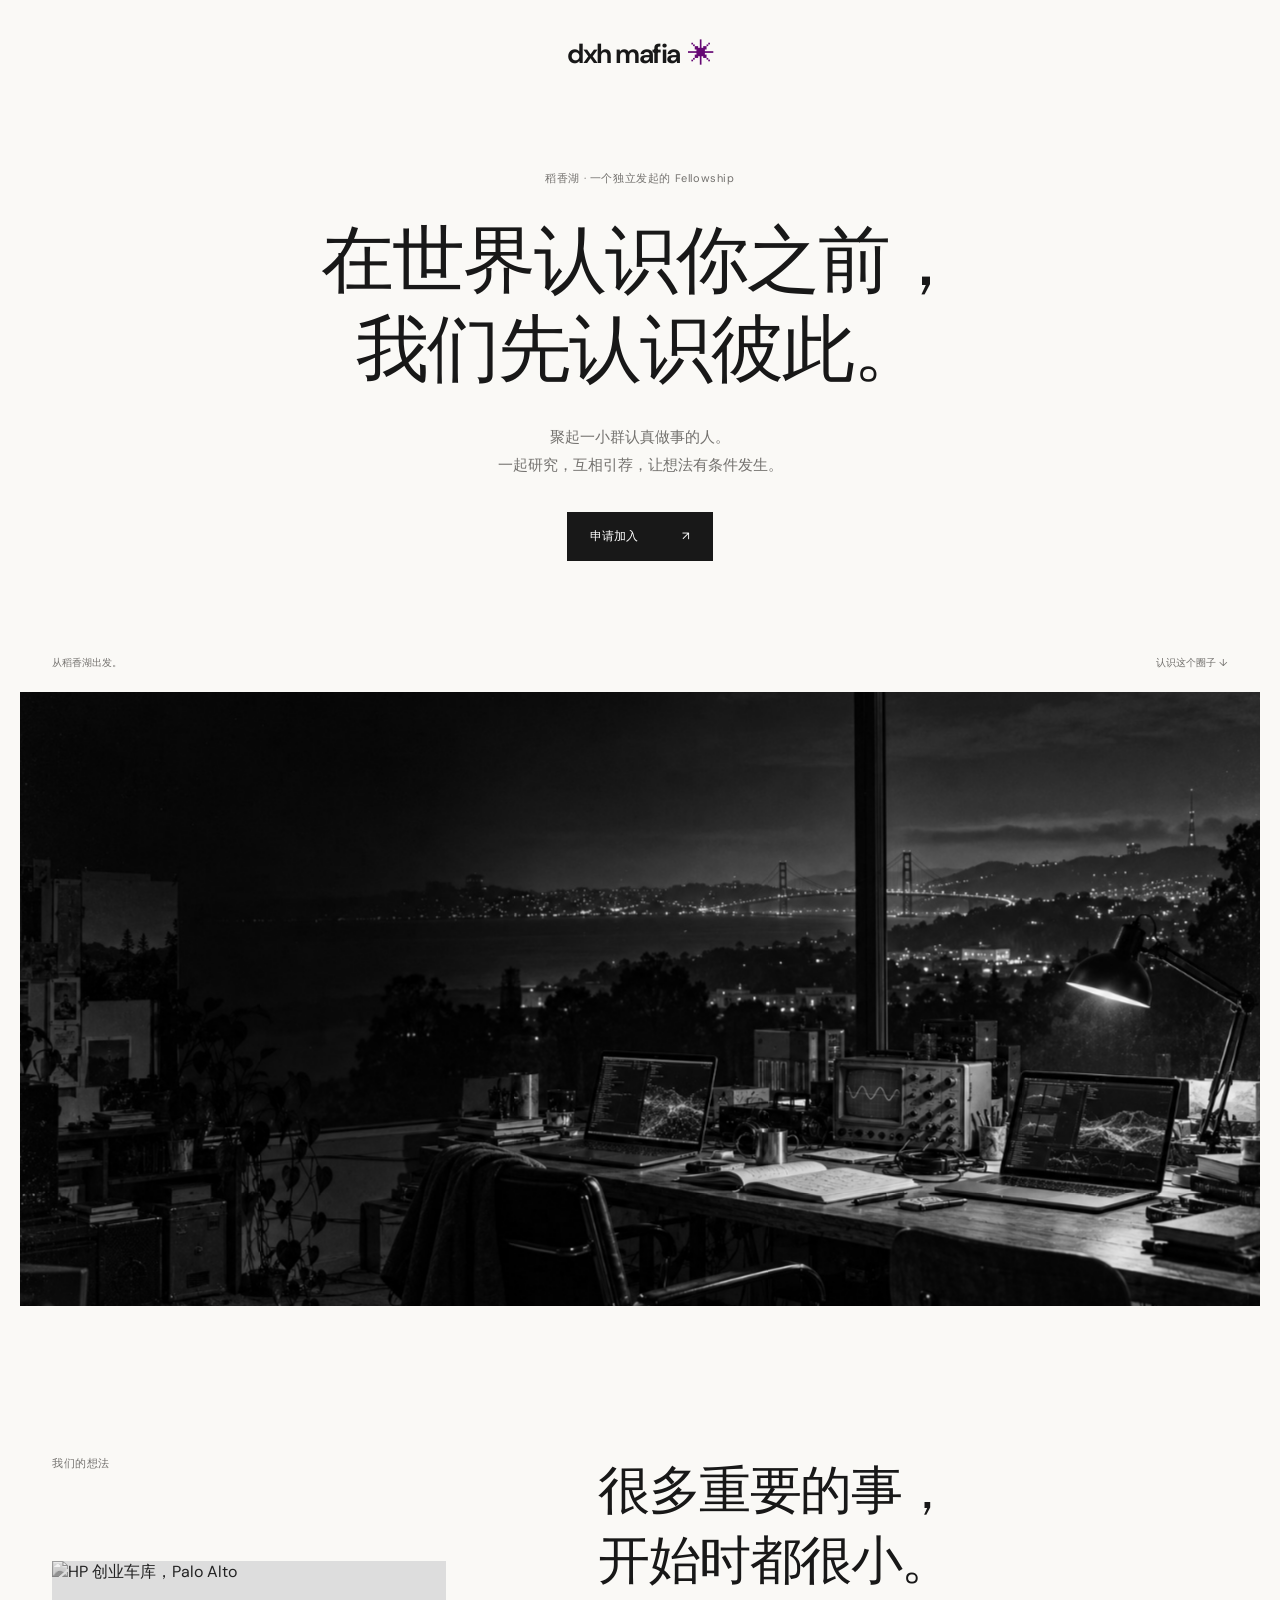
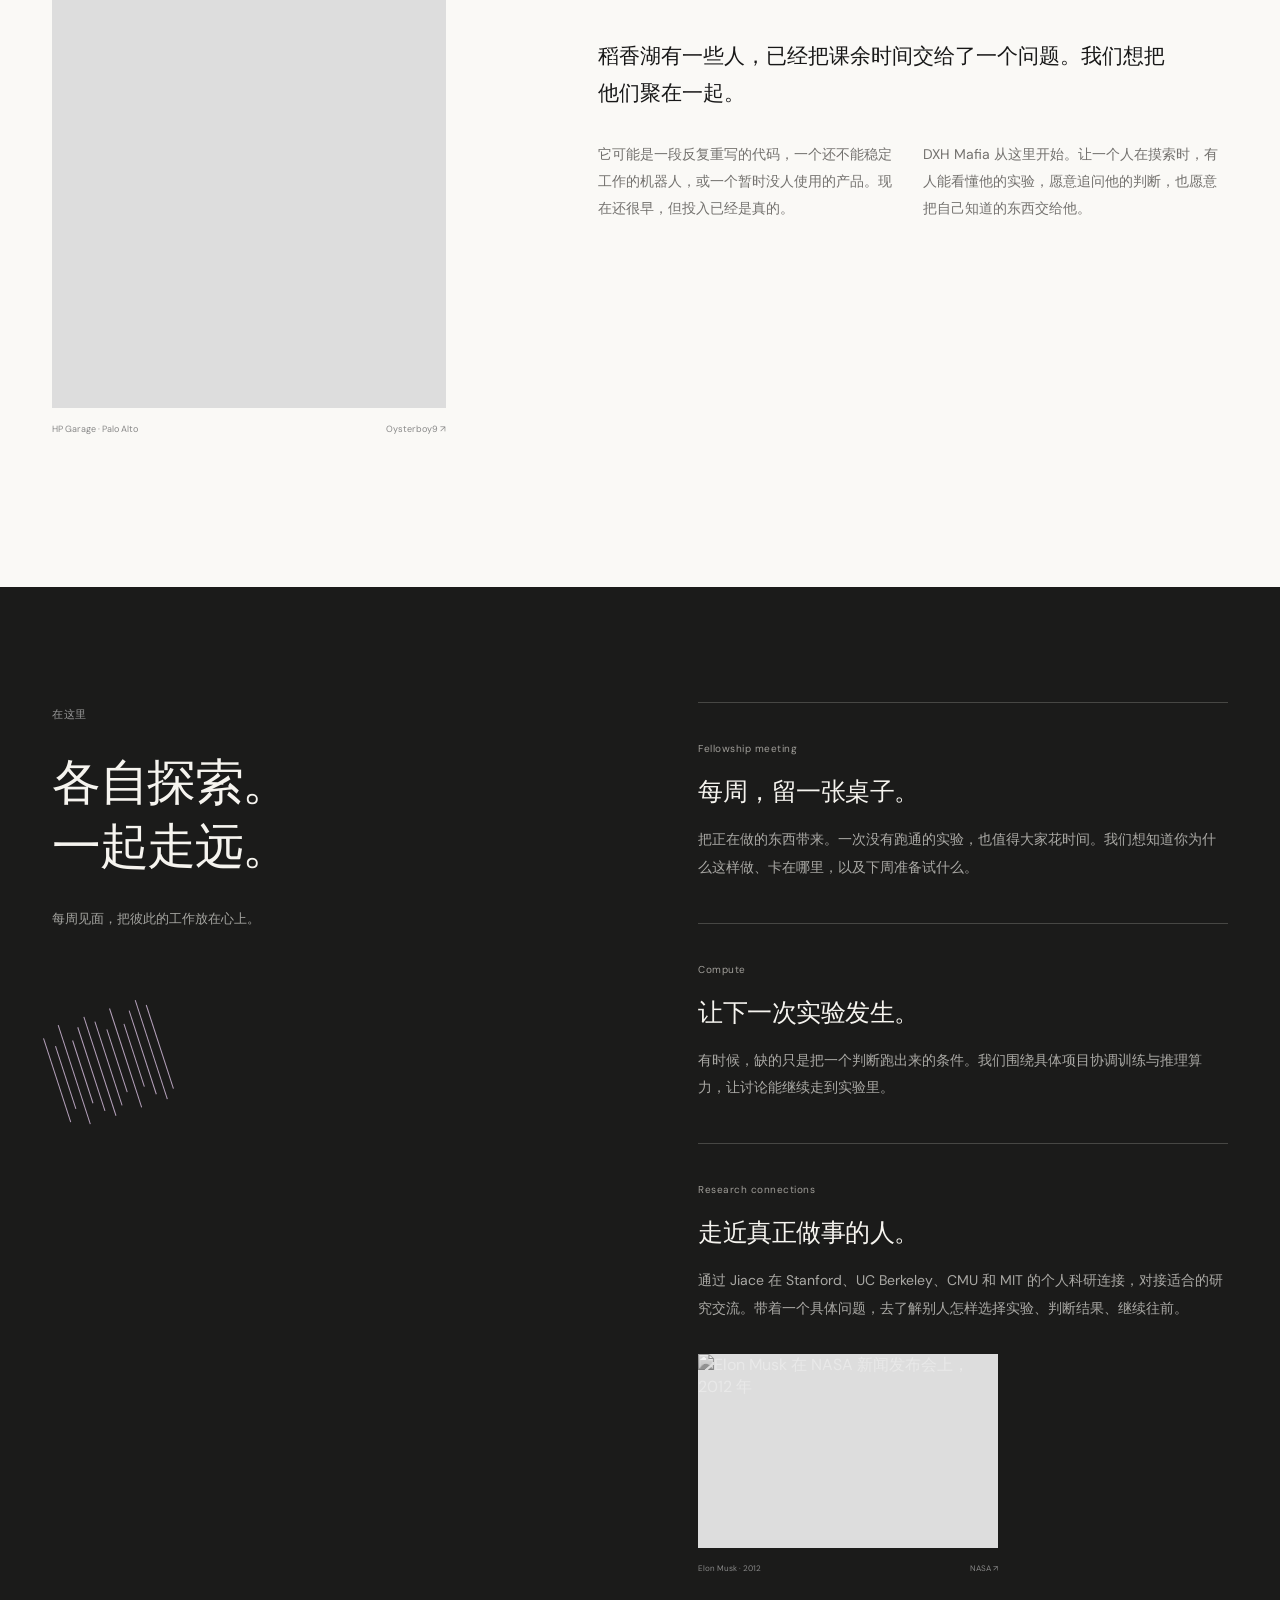
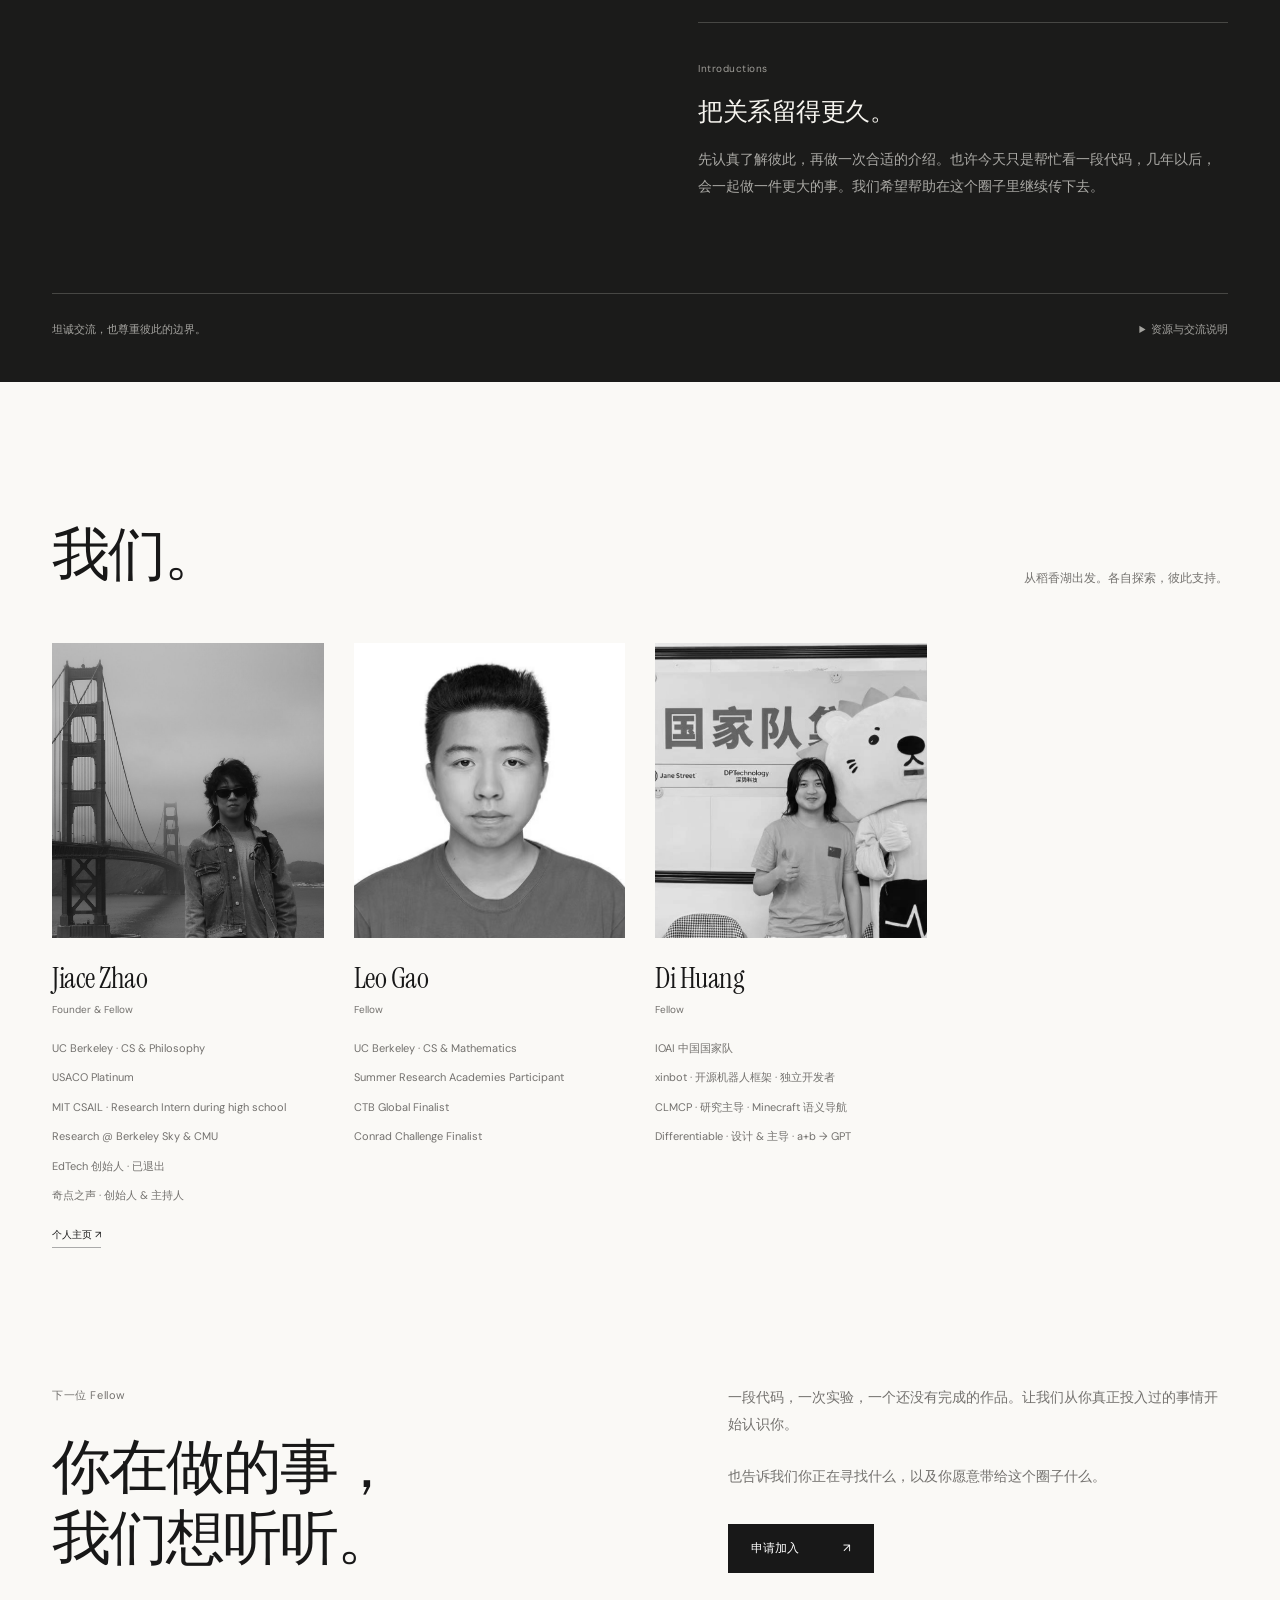
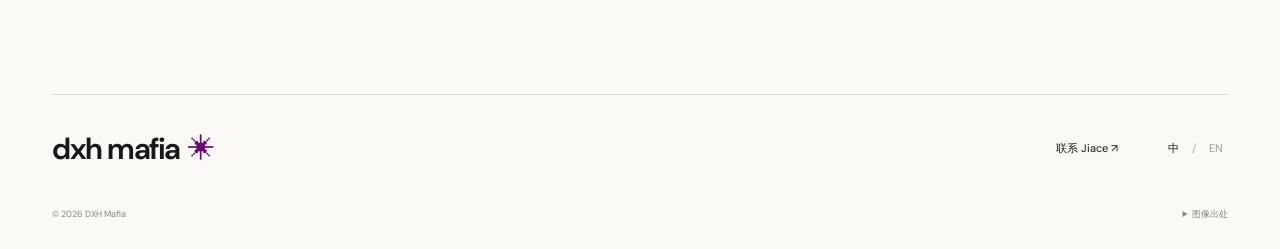
==== commit 37ef444d: "Place archival photos alongside content and remove generated discussion scene" ====
--- a/index.html
+++ b/index.html
@@ -17,8 +17,8 @@
   <link rel="preconnect" href="https://fonts.googleapis.com">
   <link rel="preconnect" href="https://fonts.gstatic.com" crossorigin>
   <link href="https://fonts.googleapis.com/css2?family=Instrument+Serif:ital@0;1&family=DM+Sans:wght@400;500;550;600;650;700;750&family=IBM+Plex+Mono:wght@400;500&display=swap" rel="stylesheet">
-  <link rel="stylesheet" href="./style.css?v=edition-12">
-  <script src="./app.js?v=edition-12" defer></script>
+  <link rel="stylesheet" href="./style.css?v=placement-14">
+  <script src="./app.js?v=placement-14" defer></script>
 </head>
 <body><a class="skip-link" href="#main">Skip to content</a><main id="main"><section class="edition-hero wrap"><div class="wordmark">dxh mafia<span aria-hidden="true">✳</span></div><div class="hero-center"><p class="hero-label" data-zh="稻香湖 · 一个独立发起的 Fellowship" data-en="Daoxianghu · An independent fellowship">稻香湖 · 一个独立发起的 Fellowship</p><h1 id="site-title" data-zh="在世界认识你之前，
 我们先认识彼此。" data-en="Before the world knows you,
@@ -26,15 +26,15 @@
 我们先认识彼此。</h1><p class="hero-description" data-zh="聚起一小群认真做事的人。
 一起研究，互相引荐，让想法有条件发生。" data-en="A close circle of people building what matters.
 Shared questions, useful connections, and room to begin.">聚起一小群认真做事的人。
-一起研究，互相引荐，让想法有条件发生。</p><button class="apply-button" type="button" data-apply aria-haspopup="dialog" aria-controls="application-dialog"><span  data-zh="申请加入" data-en="Apply to join">申请加入</span><span aria-hidden="true">↗</span></button></div><div class="hero-foot"><span  data-zh="从稻香湖出发。" data-en="Rooted in Daoxianghu.">从稻香湖出发。</span><a href="#mission"><span  data-zh="认识这个圈子" data-en="Explore the fellowship">认识这个圈子</span> ↓</a></div></section><figure class="opening-scene"><img src="./assets/studio-collage.jpg" alt="原创插画：俯瞰旧金山的深夜工作室" width="1536" height="1024" fetchpriority="high"></figure><section id="mission" class="manifesto wrap"><div class="section-aside"><span  data-zh="我们的想法" data-en="The idea">我们的想法</span><svg viewBox="0 0 100 100" aria-hidden="true"><path d="M50 0v100M0 50h100M15 15l70 70M15 85l70-70"/></svg></div><div class="manifesto-body"><h2  data-zh="很多重要的事，
+一起研究，互相引荐，让想法有条件发生。</p><button class="apply-button" type="button" data-apply aria-haspopup="dialog" aria-controls="application-dialog"><span  data-zh="申请加入" data-en="Apply to join">申请加入</span><span aria-hidden="true">↗</span></button></div><div class="hero-foot"><span  data-zh="从稻香湖出发。" data-en="Rooted in Daoxianghu.">从稻香湖出发。</span><a href="#mission"><span  data-zh="认识这个圈子" data-en="Explore the fellowship">认识这个圈子</span> ↓</a></div></section><figure class="opening-scene"><img src="./assets/studio-collage.jpg" alt="原创插画：俯瞰旧金山的深夜工作室" width="1536" height="1024" fetchpriority="high"></figure><section id="mission" class="manifesto wrap"><div class="section-aside"><span  data-zh="我们的想法" data-en="The idea">我们的想法</span><div class="origin-photo"><figure><div class="archive-image"><img src="https://upload.wikimedia.org/wikipedia/commons/8/80/HP_Garage.jpg" alt="HP 创业车库，Palo Alto" loading="lazy" width="2768" height="1848"></div><figcaption>HP Garage · Palo Alto <a href="https://commons.wikimedia.org/wiki/File:HP_Garage.jpg">Oysterboy9 ↗</a></figcaption></figure></div></div><div class="manifesto-body"><h2  data-zh="很多重要的事，
 开始时都很小。" data-en="Important things
 start small.">很多重要的事，
-开始时都很小。</h2><div class="mission-copy"><p class="mission-lead" data-zh="稻香湖有一些人，已经把课余时间交给了一个问题。我们想把他们聚在一起。" data-en="Some people from Daoxianghu are already giving their spare hours to a question. We want to bring them together.">稻香湖有一些人，已经把课余时间交给了一个问题。我们想把他们聚在一起。</p><p  data-zh="它可能是一段反复重写的代码，一个还不能稳定工作的机器人，或一个暂时没人使用的产品。现在还很早，但投入已经是真的。" data-en="It might be code rewritten again and again, a robot that does not quite work, or a product with no users yet. The work is early. The commitment is real.">它可能是一段反复重写的代码，一个还不能稳定工作的机器人，或一个暂时没人使用的产品。现在还很早，但投入已经是真的。</p><p  data-zh="DXH Mafia 从这里开始。让一个人在摸索时，有人能看懂他的实验，愿意追问他的判断，也愿意把自己知道的东西交给他。" data-en="That is where DXH Mafia begins: with someone who will look closely at your experiment, question your assumptions, and share what they know.">DXH Mafia 从这里开始。让一个人在摸索时，有人能看懂他的实验，愿意追问他的判断，也愿意把自己知道的东西交给他。</p></div></div></section><section class="visual-interlude wrap" aria-label="创作与创业灵感"><figure class="collage-scene"><img src="./assets/builders-collage.jpg" alt="原创拼贴：围桌交流的年轻创作者" width="1536" height="1024" loading="lazy"></figure><div class="archive-pair"><figure><div class="archive-image"><img src="https://upload.wikimedia.org/wikipedia/commons/8/80/HP_Garage.jpg" alt="HP 创业车库，Palo Alto" loading="lazy" width="2768" height="1848"></div><figcaption>HP Garage · Palo Alto <a href="https://commons.wikimedia.org/wiki/File:HP_Garage.jpg">Oysterboy9 ↗</a></figcaption></figure><figure><div class="archive-image"><img src="https://www.nasa.gov/wp-content/uploads/2023/03/jsc2012e041213.jpg" alt="Elon Musk 在 NASA 新闻发布会上，2012 年" loading="lazy" width="3000" height="2000"></div><figcaption>Elon Musk · 2012 <a href="https://www.nasa.gov/image-article/elon-musk-spacex-chief-executive-officer-chief-designer/">NASA ↗</a></figcaption></figure></div></section><section id="pact" class="fellowship-section"><div class="wrap fellowship-layout"><div class="fellowship-intro"><span class="eyebrow" data-zh="在这里" data-en="The fellowship">在这里</span><h2  data-zh="各自探索。
+开始时都很小。</h2><div class="mission-copy"><p class="mission-lead" data-zh="稻香湖有一些人，已经把课余时间交给了一个问题。我们想把他们聚在一起。" data-en="Some people from Daoxianghu are already giving their spare hours to a question. We want to bring them together.">稻香湖有一些人，已经把课余时间交给了一个问题。我们想把他们聚在一起。</p><p  data-zh="它可能是一段反复重写的代码，一个还不能稳定工作的机器人，或一个暂时没人使用的产品。现在还很早，但投入已经是真的。" data-en="It might be code rewritten again and again, a robot that does not quite work, or a product with no users yet. The work is early. The commitment is real.">它可能是一段反复重写的代码，一个还不能稳定工作的机器人，或一个暂时没人使用的产品。现在还很早，但投入已经是真的。</p><p  data-zh="DXH Mafia 从这里开始。让一个人在摸索时，有人能看懂他的实验，愿意追问他的判断，也愿意把自己知道的东西交给他。" data-en="That is where DXH Mafia begins: with someone who will look closely at your experiment, question your assumptions, and share what they know.">DXH Mafia 从这里开始。让一个人在摸索时，有人能看懂他的实验，愿意追问他的判断，也愿意把自己知道的东西交给他。</p></div></div></section><section id="pact" class="fellowship-section"><div class="wrap fellowship-layout"><div class="fellowship-intro"><span class="eyebrow" data-zh="在这里" data-en="The fellowship">在这里</span><h2  data-zh="各自探索。
 一起走远。" data-en="Independent minds.
 A shared horizon.">各自探索。
-一起走远。</h2><p  data-zh="每周见面，把彼此的工作放在心上。" data-en="Meet every week. Take each other’s work seriously.">每周见面，把彼此的工作放在心上。</p><div class="line-study" aria-hidden="true"><i></i><i></i><i></i><i></i><i></i><i></i><i></i><i></i><i></i><i></i><i></i><i></i><i></i></div></div><div class="support-list"><article><span class="support-label">Fellowship meeting</span><h3  data-zh="每周，留一张桌子。" data-en="A table to return to.">每周，留一张桌子。</h3><p  data-zh="把正在做的东西带来。一次没有跑通的实验，也值得大家花时间。我们想知道你为什么这样做、卡在哪里，以及下周准备试什么。" data-en="Bring the work as it is. An experiment that failed is worth our time, too. What led you here? Where are you stuck? What will you try next?">把正在做的东西带来。一次没有跑通的实验，也值得大家花时间。我们想知道你为什么这样做、卡在哪里，以及下周准备试什么。</p></article><article><span class="support-label">Compute</span><h3  data-zh="让下一次实验发生。" data-en="Make the next experiment possible.">让下一次实验发生。</h3><p  data-zh="有时候，缺的只是把一个判断跑出来的条件。我们围绕具体项目协调训练与推理算力，让讨论能继续走到实验里。" data-en="Sometimes the missing piece is the means to test a hunch. We coordinate training and inference resources around concrete projects, so a conversation can turn into an experiment.">有时候，缺的只是把一个判断跑出来的条件。我们围绕具体项目协调训练与推理算力，让讨论能继续走到实验里。</p></article><article><span class="support-label">Research connections</span><h3  data-zh="走近真正做事的人。" data-en="Get closer to the work.">走近真正做事的人。</h3><p  data-zh="通过 Jiace 在 Stanford、UC Berkeley、CMU 和 MIT 的个人科研连接，对接适合的研究交流。带着一个具体问题，去了解别人怎样选择实验、判断结果、继续往前。" data-en="Through Jiace’s personal research connections at Stanford, UC Berkeley, CMU and MIT, we help arrange relevant conversations. Bring a specific question. Learn how others choose experiments, interpret results, and keep going.">通过 Jiace 在 Stanford、UC Berkeley、CMU 和 MIT 的个人科研连接，对接适合的研究交流。带着一个具体问题，去了解别人怎样选择实验、判断结果、继续往前。</p></article><article><span class="support-label">Introductions</span><h3  data-zh="把关系留得更久。" data-en="Build relationships that last.">把关系留得更久。</h3><p  data-zh="先认真了解彼此，再做一次合适的介绍。也许今天只是帮忙看一段代码，几年以后，会一起做一件更大的事。我们希望帮助在这个圈子里继续传下去。" data-en="Get to know someone’s work before making an introduction. Reviewing a piece of code today may lead to building something together years from now. We want that generosity to keep moving through the circle.">先认真了解彼此，再做一次合适的介绍。也许今天只是帮忙看一段代码，几年以后，会一起做一件更大的事。我们希望帮助在这个圈子里继续传下去。</p></article></div></div><div class="wrap trust-line"><span  data-zh="坦诚交流，也尊重彼此的边界。" data-en="Open conversations. Mutual trust.">坦诚交流，也尊重彼此的边界。</span><details><summary><span  data-zh="资源与交流说明" data-en="Resources &amp; conversations">资源与交流说明</span></summary><p  data-zh="算力和资源根据项目需要与实际可用情况安排。科研连接由个人提供，不代表院校官方合作。分享他人的讨论、作品或联系方式前，请先征得同意。" data-en="Resources depend on project needs and availability. Connections are personal, not institutional partnerships. Ask before sharing someone’s work, conversations or contact details.">算力和资源根据项目需要与实际可用情况安排。科研连接由个人提供，不代表院校官方合作。分享他人的讨论、作品或联系方式前，请先征得同意。</p></details></div></section><section id="people" class="directory wrap" aria-labelledby="people-heading"><div class="directory-heading"><h2 id="people-heading" data-zh="我们。" data-en="Our people.">我们。</h2><p data-zh="从稻香湖出发。各自探索，彼此支持。" data-en="From Daoxianghu. Independent paths, shared ambition.">从稻香湖出发。各自探索，彼此支持。</p></div><div class="directory-grid">
+一起走远。</h2><p  data-zh="每周见面，把彼此的工作放在心上。" data-en="Meet every week. Take each other’s work seriously.">每周见面，把彼此的工作放在心上。</p><div class="line-study" aria-hidden="true"><i></i><i></i><i></i><i></i><i></i><i></i><i></i><i></i><i></i><i></i><i></i><i></i><i></i></div></div><div class="support-list"><article><span class="support-label">Fellowship meeting</span><h3  data-zh="每周，留一张桌子。" data-en="A table to return to.">每周，留一张桌子。</h3><p  data-zh="把正在做的东西带来。一次没有跑通的实验，也值得大家花时间。我们想知道你为什么这样做、卡在哪里，以及下周准备试什么。" data-en="Bring the work as it is. An experiment that failed is worth our time, too. What led you here? Where are you stuck? What will you try next?">把正在做的东西带来。一次没有跑通的实验，也值得大家花时间。我们想知道你为什么这样做、卡在哪里，以及下周准备试什么。</p></article><article><span class="support-label">Compute</span><h3  data-zh="让下一次实验发生。" data-en="Make the next experiment possible.">让下一次实验发生。</h3><p  data-zh="有时候，缺的只是把一个判断跑出来的条件。我们围绕具体项目协调训练与推理算力，让讨论能继续走到实验里。" data-en="Sometimes the missing piece is the means to test a hunch. We coordinate training and inference resources around concrete projects, so a conversation can turn into an experiment.">有时候，缺的只是把一个判断跑出来的条件。我们围绕具体项目协调训练与推理算力，让讨论能继续走到实验里。</p></article><article><span class="support-label">Research connections</span><h3  data-zh="走近真正做事的人。" data-en="Get closer to the work.">走近真正做事的人。</h3><p  data-zh="通过 Jiace 在 Stanford、UC Berkeley、CMU 和 MIT 的个人科研连接，对接适合的研究交流。带着一个具体问题，去了解别人怎样选择实验、判断结果、继续往前。" data-en="Through Jiace’s personal research connections at Stanford, UC Berkeley, CMU and MIT, we help arrange relevant conversations. Bring a specific question. Learn how others choose experiments, interpret results, and keep going.">通过 Jiace 在 Stanford、UC Berkeley、CMU 和 MIT 的个人科研连接，对接适合的研究交流。带着一个具体问题，去了解别人怎样选择实验、判断结果、继续往前。</p><div class="research-photo"><figure><div class="archive-image"><img src="https://www.nasa.gov/wp-content/uploads/2023/03/jsc2012e041213.jpg" alt="Elon Musk 在 NASA 新闻发布会上，2012 年" loading="lazy" width="3000" height="2000"></div><figcaption>Elon Musk · 2012 <a href="https://www.nasa.gov/image-article/elon-musk-spacex-chief-executive-officer-chief-designer/">NASA ↗</a></figcaption></figure></div></article><article><span class="support-label">Introductions</span><h3  data-zh="把关系留得更久。" data-en="Build relationships that last.">把关系留得更久。</h3><p  data-zh="先认真了解彼此，再做一次合适的介绍。也许今天只是帮忙看一段代码，几年以后，会一起做一件更大的事。我们希望帮助在这个圈子里继续传下去。" data-en="Get to know someone’s work before making an introduction. Reviewing a piece of code today may lead to building something together years from now. We want that generosity to keep moving through the circle.">先认真了解彼此，再做一次合适的介绍。也许今天只是帮忙看一段代码，几年以后，会一起做一件更大的事。我们希望帮助在这个圈子里继续传下去。</p></article></div></div><div class="wrap trust-line"><span  data-zh="坦诚交流，也尊重彼此的边界。" data-en="Open conversations. Mutual trust.">坦诚交流，也尊重彼此的边界。</span><details><summary><span  data-zh="资源与交流说明" data-en="Resources &amp; conversations">资源与交流说明</span></summary><p  data-zh="算力和资源根据项目需要与实际可用情况安排。科研连接由个人提供，不代表院校官方合作。分享他人的讨论、作品或联系方式前，请先征得同意。" data-en="Resources depend on project needs and availability. Connections are personal, not institutional partnerships. Ask before sharing someone’s work, conversations or contact details.">算力和资源根据项目需要与实际可用情况安排。科研连接由个人提供，不代表院校官方合作。分享他人的讨论、作品或联系方式前，请先征得同意。</p></details></div></section><section id="people" class="directory wrap" aria-labelledby="people-heading"><div class="directory-heading"><h2 id="people-heading" data-zh="我们。" data-en="Our people.">我们。</h2><p data-zh="从稻香湖出发。各自探索，彼此支持。" data-en="From Daoxianghu. Independent paths, shared ambition.">从稻香湖出发。各自探索，彼此支持。</p></div><div class="directory-grid">
 <article class="directory-person" id="jiace"><div class="directory-photo"><img src="./assets/jiace-zhao.jpg" width="1000" height="1280" alt="Jiace Zhao"></div><div class="directory-name"><h2>Jiace Zhao</h2></div><p class="member-role">Founder &amp; Fellow</p><div class="directory-bio"><p data-zh="UC Berkeley · CS &amp; Philosophy" data-en="UC Berkeley · CS &amp; Philosophy">UC Berkeley · CS &amp; Philosophy</p><p data-zh="USACO Platinum" data-en="USACO Platinum">USACO Platinum</p><p data-zh="MIT CSAIL · Research Intern during high school" data-en="MIT CSAIL · Research Intern during high school">MIT CSAIL · Research Intern during high school</p><p data-zh="Research @ Berkeley Sky &amp; CMU" data-en="Research @ Berkeley Sky &amp; CMU">Research @ Berkeley Sky &amp; CMU</p><p data-zh="EdTech 创始人 · 已退出" data-en="Exited EdTech Founder">EdTech 创始人 · 已退出</p><p data-zh="奇点之声 · 创始人 &amp; 主持人" data-en="Singularity Voices · Founder &amp; Host">奇点之声 · 创始人 &amp; 主持人</p></div><a class="directory-link" href="https://www.jc-zhao.com/" target="_blank" rel="noopener noreferrer"><span data-zh="个人主页" data-en="Personal website">个人主页</span> ↗</a></article>
 <article class="directory-person" id="leo"><div class="directory-photo"><img src="./assets/leo-gao.jpg" width="600" height="600" alt="Leo Gao"></div><div class="directory-name"><h2>Leo Gao</h2></div><p class="member-role">Fellow</p><div class="directory-bio"><p data-zh="UC Berkeley · CS &amp; Mathematics" data-en="UC Berkeley · CS &amp; Mathematics">UC Berkeley · CS &amp; Mathematics</p><p data-zh="Summer Research Academies Participant" data-en="Summer Research Academies Participant">Summer Research Academies Participant</p><p data-zh="CTB Global Finalist" data-en="CTB Global Finalist">CTB Global Finalist</p><p data-zh="Conrad Challenge Finalist" data-en="Conrad Challenge Finalist">Conrad Challenge Finalist</p></div></article><article class="directory-person" id="di"><div class="directory-photo"><img src="./assets/di-huang.png" width="1238" height="866" alt="Di Huang" loading="lazy"></div><div class="directory-name"><h2>Di Huang</h2></div><p class="member-role">Fellow</p><div class="directory-bio"><p data-zh="IOAI 中国国家队" data-en="IOAI Team China">IOAI 中国国家队</p><p data-zh="xinbot · 开源机器人框架 · 独立开发者" data-en="xinbot · Open-source Robotics · Sole Developer">xinbot · 开源机器人框架 · 独立开发者</p><p data-zh="CLMCP · 研究主导 · Minecraft 语义导航" data-en="CLMCP · Research Lead · Minecraft Navigation">CLMCP · 研究主导 · Minecraft 语义导航</p><p data-zh="Differentiable · 设计 &amp; 主导 · a+b → GPT" data-en="Differentiable · Design &amp; Project Lead · a+b → GPT">Differentiable · 设计 &amp; 主导 · a+b → GPT</p></div></article></div></section><section class="invitation wrap"><div class="invitation-heading"><span class="eyebrow" data-zh="下一位 Fellow" data-en="The next fellow">下一位 Fellow</span><h2  data-zh="你在做的事，
 我们想听听。" data-en="Tell us what
 you’re making.">你在做的事，
-我们想听听。</h2></div><div class="invitation-copy"><p  data-zh="一段代码，一次实验，一个还没有完成的作品。让我们从你真正投入过的事情开始认识你。" data-en="A piece of code. An experiment. Something unfinished. Let us get to know you through work you have cared enough to begin.">一段代码，一次实验，一个还没有完成的作品。让我们从你真正投入过的事情开始认识你。</p><p  data-zh="也告诉我们你正在寻找什么，以及你愿意带给这个圈子什么。" data-en="Tell us what you are looking for, and what you would bring to the circle.">也告诉我们你正在寻找什么，以及你愿意带给这个圈子什么。</p><button class="apply-button" type="button" data-apply aria-haspopup="dialog" aria-controls="application-dialog"><span  data-zh="申请加入" data-en="Apply to join">申请加入</span><span aria-hidden="true">↗</span></button></div></section></main><footer class="wrap site-footer"><a class="footer-brand" href="#">dxh mafia<span>✳</span></a><div class="footer-right"><a href="https://www.jc-zhao.com/"><span  data-zh="联系 Jiace" data-en="Contact Jiace">联系 Jiace</span> ↗</a><div class="languages" aria-label="Language"><button data-locale="zh" aria-pressed="true">中</button><span>/</span><button data-locale="en" aria-pressed="false">EN</button></div></div><div class="footer-bottom"><span>© 2026 DXH Mafia</span><details><summary><span  data-zh="图像出处" data-en="Image credits">图像出处</span></summary><p  data-zh="工作室与围桌场景为 AI 原创插画。历史照片经过黑白与裁切处理。HP Garage：Oysterboy9，CC BY-SA 4.0。Elon Musk：NASA。" data-en="Studio and gathering scenes: original AI illustrations. Archival photographs: monochrome and crop treatments. HP Garage: Oysterboy9, CC BY-SA 4.0. Elon Musk: NASA.">工作室与围桌场景为 AI 原创插画。历史照片经过黑白与裁切处理。HP Garage：Oysterboy9，CC BY-SA 4.0。Elon Musk：NASA。</p><a href="https://creativecommons.org/licenses/by-sa/4.0/">CC BY-SA 4.0 ↗</a></details></div></footer><dialog id="application-dialog" class="application-dialog" aria-labelledby="application-title"><button class="application-close" type="button" aria-label="Close / 关闭" autofocus>×</button><div class="application-content"><h2 id="application-title" data-zh="从你正在做的事开始。" data-en="Start with what you’re making.">从你正在做的事开始。</h2><p class="application-notice" data-zh="暂未开放在线提交。你可以在这里准备申请，导出后通过你已有的联系方式发给 Jiace。填写内容不会自动发送。" data-en="Online submission is not available yet. Prepare your application here, then export and send it to Jiace through your existing contact. Nothing is sent automatically.">暂未开放在线提交。你可以在这里准备申请，导出后通过你已有的联系方式发给 Jiace。填写内容不会自动发送。</p><form id="application-form"><div class="form-fields"><label class="field "><span  data-zh="姓名 *" data-en="Name *">姓名 *</span><input name="name" required type="text" maxlength="500"></label><label class="field "><span  data-zh="邮箱或微信 *" data-en="Email or WeChat *">邮箱或微信 *</span><input name="contact" required type="text" maxlength="500"></label><label class="field field-wide"><span  data-zh="学校 / 所在地 / 与稻香湖的联系" data-en="School / location / connection to DXH">学校 / 所在地 / 与稻香湖的联系</span><input name="context" type="text" maxlength="500"></label><label class="field field-wide"><span  data-zh="作品链接（GitHub、Demo、论文等）" data-en="Links to your work (GitHub, demo, paper)">作品链接（GitHub、Demo、论文等）</span><input name="links" type="text" maxlength="500"></label><label class="field field-wide"><span  data-zh="你正在做什么？已经尝试了哪些事情？ *" data-en="What are you working on? What have you tried? *">你正在做什么？已经尝试了哪些事情？ *</span><textarea name="work" required maxlength="3000" rows="4"></textarea></label><label class="field field-wide"><span  data-zh="什么问题让你一直想继续？ *" data-en="What question keeps pulling you back? *">什么问题让你一直想继续？ *</span><textarea name="question" required maxlength="3000" rows="4"></textarea></label><label class="field field-wide"><span  data-zh="你希望得到什么帮助？又能帮助别人什么？ *" data-en="What help would you value? What could you offer? *">你希望得到什么帮助？又能帮助别人什么？ *</span><textarea name="support" required maxlength="3000" rows="4"></textarea></label></div><div class="form-actions"><button type="submit" class="apply-button"><span  data-zh="导出申请" data-en="Export application">导出申请</span><span aria-hidden="true">↓</span></button><button type="button" id="save-draft"><span  data-zh="在本机保存草稿" data-en="Save draft on this device">在本机保存草稿</span></button><button type="button" id="clear-draft"><span  data-zh="清空" data-en="Clear">清空</span></button></div><p id="application-status" role="status" aria-live="polite"></p></form></div></dialog></body></html>+我们想听听。</h2></div><div class="invitation-copy"><p  data-zh="一段代码，一次实验，一个还没有完成的作品。让我们从你真正投入过的事情开始认识你。" data-en="A piece of code. An experiment. Something unfinished. Let us get to know you through work you have cared enough to begin.">一段代码，一次实验，一个还没有完成的作品。让我们从你真正投入过的事情开始认识你。</p><p  data-zh="也告诉我们你正在寻找什么，以及你愿意带给这个圈子什么。" data-en="Tell us what you are looking for, and what you would bring to the circle.">也告诉我们你正在寻找什么，以及你愿意带给这个圈子什么。</p><button class="apply-button" type="button" data-apply aria-haspopup="dialog" aria-controls="application-dialog"><span  data-zh="申请加入" data-en="Apply to join">申请加入</span><span aria-hidden="true">↗</span></button></div></section></main><footer class="wrap site-footer"><a class="footer-brand" href="#">dxh mafia<span>✳</span></a><div class="footer-right"><a href="https://www.jc-zhao.com/"><span  data-zh="联系 Jiace" data-en="Contact Jiace">联系 Jiace</span> ↗</a><div class="languages" aria-label="Language"><button data-locale="zh" aria-pressed="true">中</button><span>/</span><button data-locale="en" aria-pressed="false">EN</button></div></div><div class="footer-bottom"><span>© 2026 DXH Mafia</span><details><summary><span  data-zh="图像出处" data-en="Image credits">图像出处</span></summary><p  data-zh="工作室场景为 AI 原创插画。历史照片经过黑白与裁切处理。HP Garage：Oysterboy9，CC BY-SA 4.0。Elon Musk：NASA。" data-en="Studio scene: original AI illustration. Archival photographs: monochrome and crop treatments. HP Garage: Oysterboy9, CC BY-SA 4.0. Elon Musk: NASA.">工作室场景为 AI 原创插画。历史照片经过黑白与裁切处理。HP Garage：Oysterboy9，CC BY-SA 4.0。Elon Musk：NASA。</p><a href="https://creativecommons.org/licenses/by-sa/4.0/">CC BY-SA 4.0 ↗</a></details></div></footer><dialog id="application-dialog" class="application-dialog" aria-labelledby="application-title"><button class="application-close" type="button" aria-label="Close / 关闭" autofocus>×</button><div class="application-content"><h2 id="application-title" data-zh="从你正在做的事开始。" data-en="Start with what you’re making.">从你正在做的事开始。</h2><p class="application-notice" data-zh="暂未开放在线提交。你可以在这里准备申请，导出后通过你已有的联系方式发给 Jiace。填写内容不会自动发送。" data-en="Online submission is not available yet. Prepare your application here, then export and send it to Jiace through your existing contact. Nothing is sent automatically.">暂未开放在线提交。你可以在这里准备申请，导出后通过你已有的联系方式发给 Jiace。填写内容不会自动发送。</p><form id="application-form"><div class="form-fields"><label class="field "><span  data-zh="姓名 *" data-en="Name *">姓名 *</span><input name="name" required type="text" maxlength="500"></label><label class="field "><span  data-zh="邮箱或微信 *" data-en="Email or WeChat *">邮箱或微信 *</span><input name="contact" required type="text" maxlength="500"></label><label class="field field-wide"><span  data-zh="学校 / 所在地 / 与稻香湖的联系" data-en="School / location / connection to DXH">学校 / 所在地 / 与稻香湖的联系</span><input name="context" type="text" maxlength="500"></label><label class="field field-wide"><span  data-zh="作品链接（GitHub、Demo、论文等）" data-en="Links to your work (GitHub, demo, paper)">作品链接（GitHub、Demo、论文等）</span><input name="links" type="text" maxlength="500"></label><label class="field field-wide"><span  data-zh="你正在做什么？已经尝试了哪些事情？ *" data-en="What are you working on? What have you tried? *">你正在做什么？已经尝试了哪些事情？ *</span><textarea name="work" required maxlength="3000" rows="4"></textarea></label><label class="field field-wide"><span  data-zh="什么问题让你一直想继续？ *" data-en="What question keeps pulling you back? *">什么问题让你一直想继续？ *</span><textarea name="question" required maxlength="3000" rows="4"></textarea></label><label class="field field-wide"><span  data-zh="你希望得到什么帮助？又能帮助别人什么？ *" data-en="What help would you value? What could you offer? *">你希望得到什么帮助？又能帮助别人什么？ *</span><textarea name="support" required maxlength="3000" rows="4"></textarea></label></div><div class="form-actions"><button type="submit" class="apply-button"><span  data-zh="导出申请" data-en="Export application">导出申请</span><span aria-hidden="true">↓</span></button><button type="button" id="save-draft"><span  data-zh="在本机保存草稿" data-en="Save draft on this device">在本机保存草稿</span></button><button type="button" id="clear-draft"><span  data-zh="清空" data-en="Clear">清空</span></button></div><p id="application-status" role="status" aria-live="polite"></p></form></div></dialog></body></html>
--- a/style.css
+++ b/style.css
@@ -3,3 +3,6 @@
 @media(max-width:900px){.wrap{width:calc(100% - 64px)}.directory-grid{grid-template-columns:repeat(3,minmax(0,1fr));gap:28px}.fellowship-layout{gap:8%}.fellowship-intro h2{font-size:40px}.mission-copy{grid-template-columns:1fr}.visual-interlude{gap:22px}.manifesto{gap:7%}}
 @media(max-width:640px){.wrap{width:calc(100% - 40px)}.edition-hero{padding-top:28px}.wordmark{font-size:23px}.wordmark span{font-size:23px}.hero-center{padding:78px 0 75px}.hero-label{font-size:9px;letter-spacing:0;margin-bottom:25px}.hero-center h1{font-size:33px;line-height:1.45;letter-spacing:-1.3px}.hero-description{font-size:12px;line-height:1.9;margin:23px 0 28px}.hero-foot{font-size:8px;padding-bottom:18px}.opening-scene{margin:0 10px;height:330px}.opening-scene img{object-position:65% center}.manifesto{padding-block:85px 65px;grid-template-columns:1fr;gap:35px}.section-aside{flex-direction:row;justify-content:space-between;align-items:center;gap:0}.section-aside svg{width:30px;height:30px}.section-aside>span{font-size:10px}.manifesto-body h2{font-size:36px;margin-bottom:30px;letter-spacing:-1px}.mission-copy{gap:24px}.mission-copy .mission-lead{font-size:18px}.mission-copy p{font-size:13px}.visual-interlude{grid-template-columns:1fr;padding-bottom:80px;gap:24px}.collage-scene img{aspect-ratio:1.35}.archive-image{aspect-ratio:1.25}.archive-pair{gap:20px}.archive-pair figcaption a{display:inline}.fellowship-section{padding-block:75px 35px}.fellowship-layout{grid-template-columns:1fr;gap:45px}.fellowship-intro{position:static}.fellowship-intro h2{font-size:38px;margin:22px 0}.fellowship-intro>p{max-width:none}.line-study{display:none}.support-list article{padding:28px 0 34px}.support-list h3{font-size:23px}.support-list p{font-size:13px}.trust-line{flex-direction:column;gap:20px;margin-top:25px;font-size:10px}.trust-line details{text-align:left}.directory{padding-block:85px}.directory-heading{display:block;margin-bottom:38px}.directory-heading h2{font-size:45px;margin-bottom:20px}.directory-heading>p{font-size:11px}.directory-grid{grid-template-columns:repeat(2,minmax(0,1fr));gap:40px 22px}.directory-name h2{font-size:25px;margin-top:18px}.directory-bio p{font-size:10px}.member-role{font-size:9px}.invitation{grid-template-columns:1fr;gap:35px;padding-block:75px 80px}.invitation h2{font-size:44px;letter-spacing:-1px}.invitation-copy p{font-size:13px}.footer-right{gap:20px}.footer-brand{font-size:25px}.site-footer{gap:28px}.footer-bottom{font-size:8px;gap:20px}.application-content{padding:4px 24px 30px}.application-content h2{font-size:28px}.form-fields{grid-template-columns:1fr;gap:24px}.field-wide{grid-column:auto}.field input,.field textarea{font-size:16px}.form-actions{gap:18px}.apply-button{font-size:12px}html[lang=en] .hero-center h1{font-size:49px;line-height:1.08;letter-spacing:-1.5px}}
 @media(prefers-reduced-motion:reduce){html{scroll-behavior:auto}*,*::before,*::after{transition:none!important;animation:none!important}.reveal.is-pending{opacity:1;transform:none}}
+
+/* Each image belongs to the passage it accompanies. */
+.manifesto{grid-template-columns:1fr 1.6fr;gap:13%;padding-bottom:150px}.section-aside{gap:55px}.origin-photo{width:100%;padding-top:35px}.origin-photo figure{margin:0}.origin-photo .archive-image{aspect-ratio:.88}.origin-photo img{object-position:48% center}.origin-photo figcaption,.research-photo figcaption{font-size:9px;color:#888;line-height:1.8;margin-top:13px;display:flex;flex-wrap:wrap;gap:5px 14px;justify-content:space-between}.research-photo{max-width:300px;margin:32px 0 5px}.research-photo figure{margin:0}.research-photo .archive-image{aspect-ratio:1.55}.research-photo img{object-position:50% 30%}.research-photo figcaption{font-size:8px}.invitation{border-top:0;padding-top:25px}.directory{padding-bottom:110px}@media(max-width:640px){.manifesto{display:flex;flex-direction:column;gap:40px;padding-bottom:80px}.section-aside{display:contents}.section-aside>span{order:0}.manifesto-body{order:1}.origin-photo{order:2;padding:0;width:75%;margin-top:0}.origin-photo .archive-image{aspect-ratio:1.2}.origin-photo figcaption{font-size:8px}.research-photo{max-width:240px}.invitation{padding-top:20px}.directory{padding-bottom:70px}}
